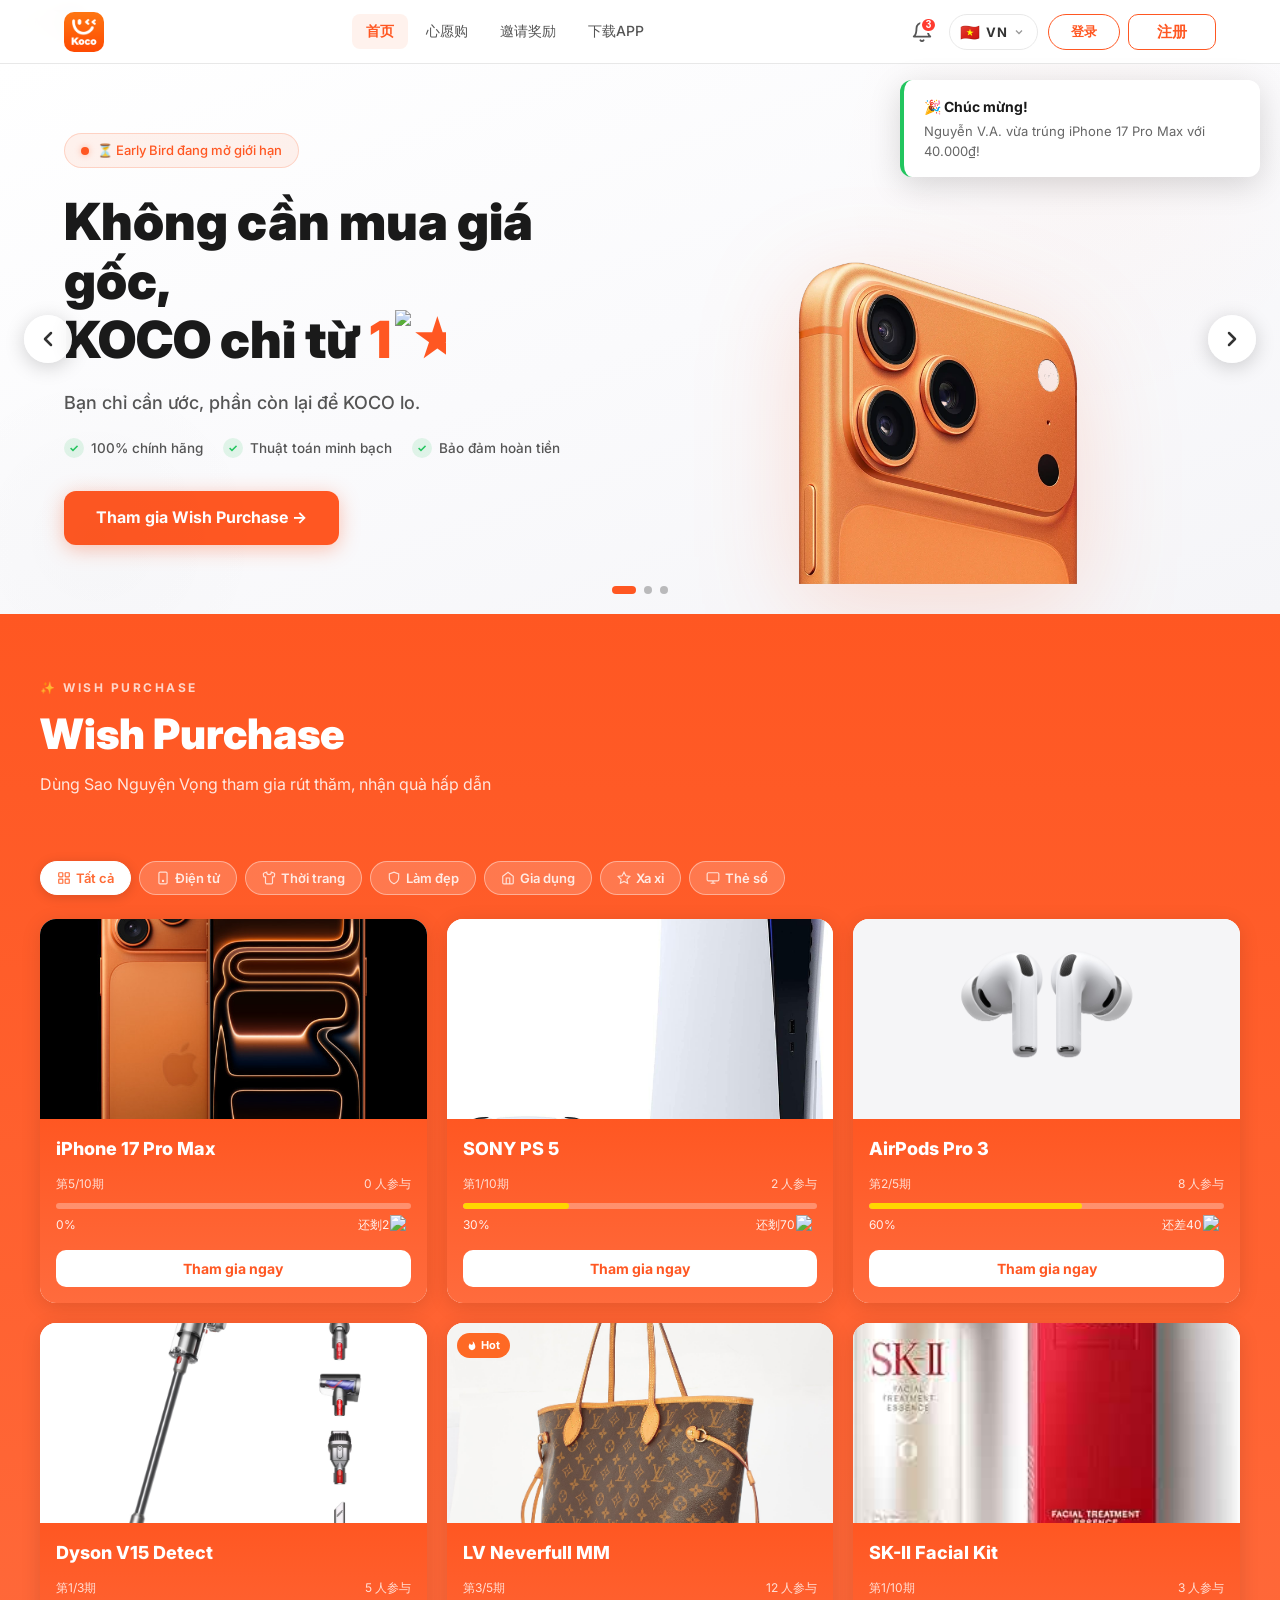
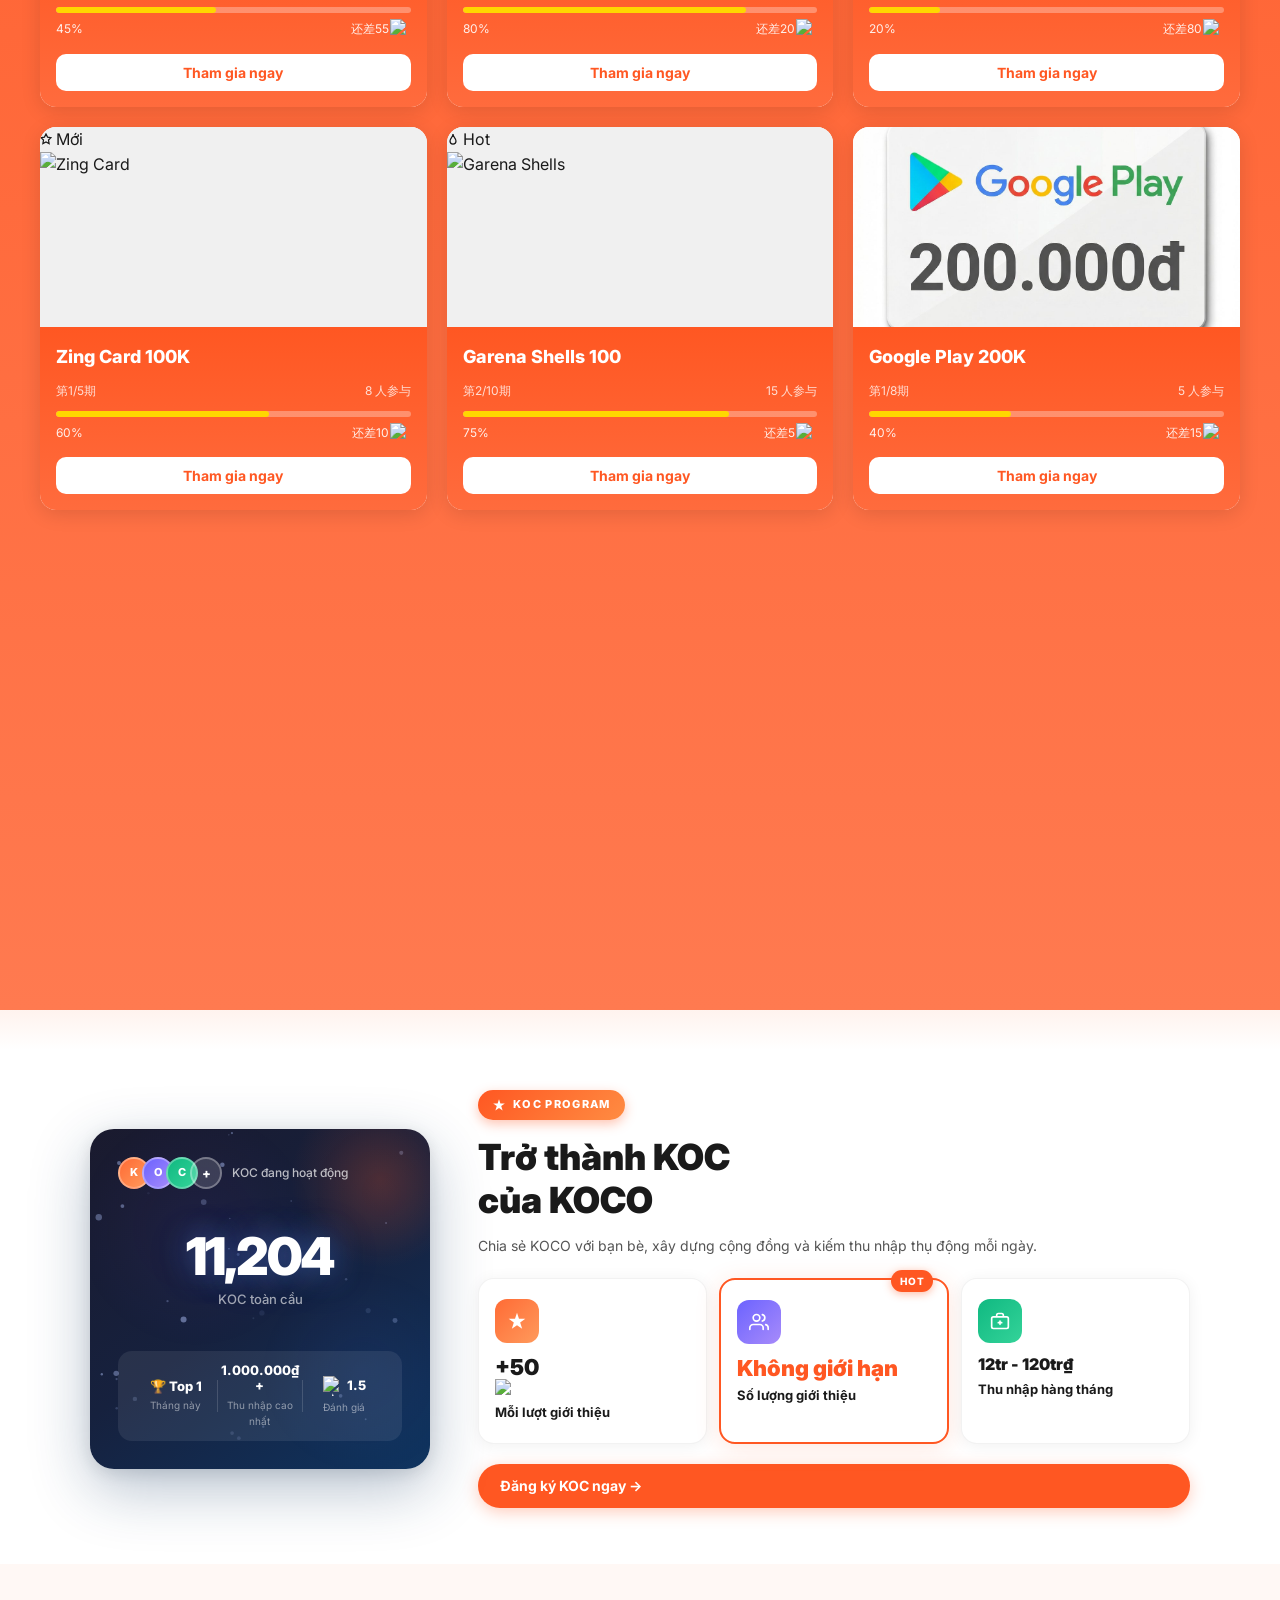
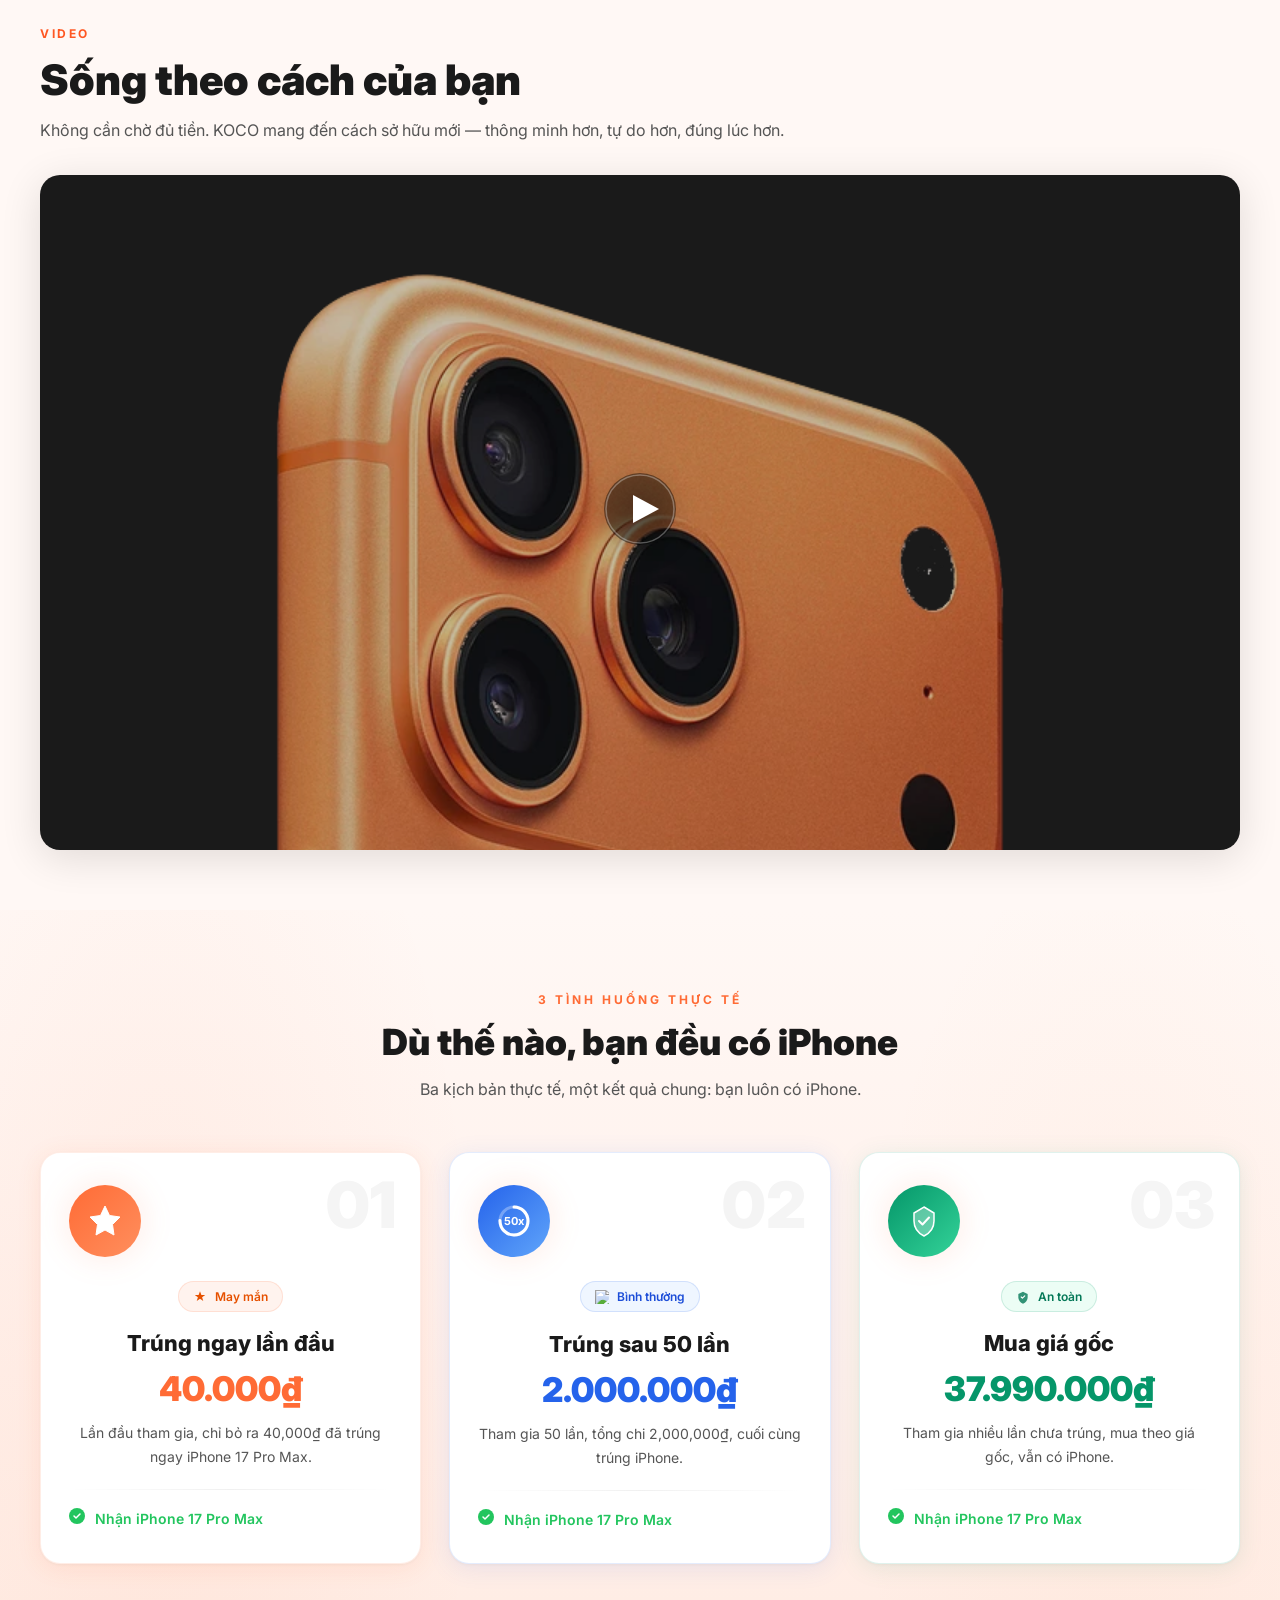
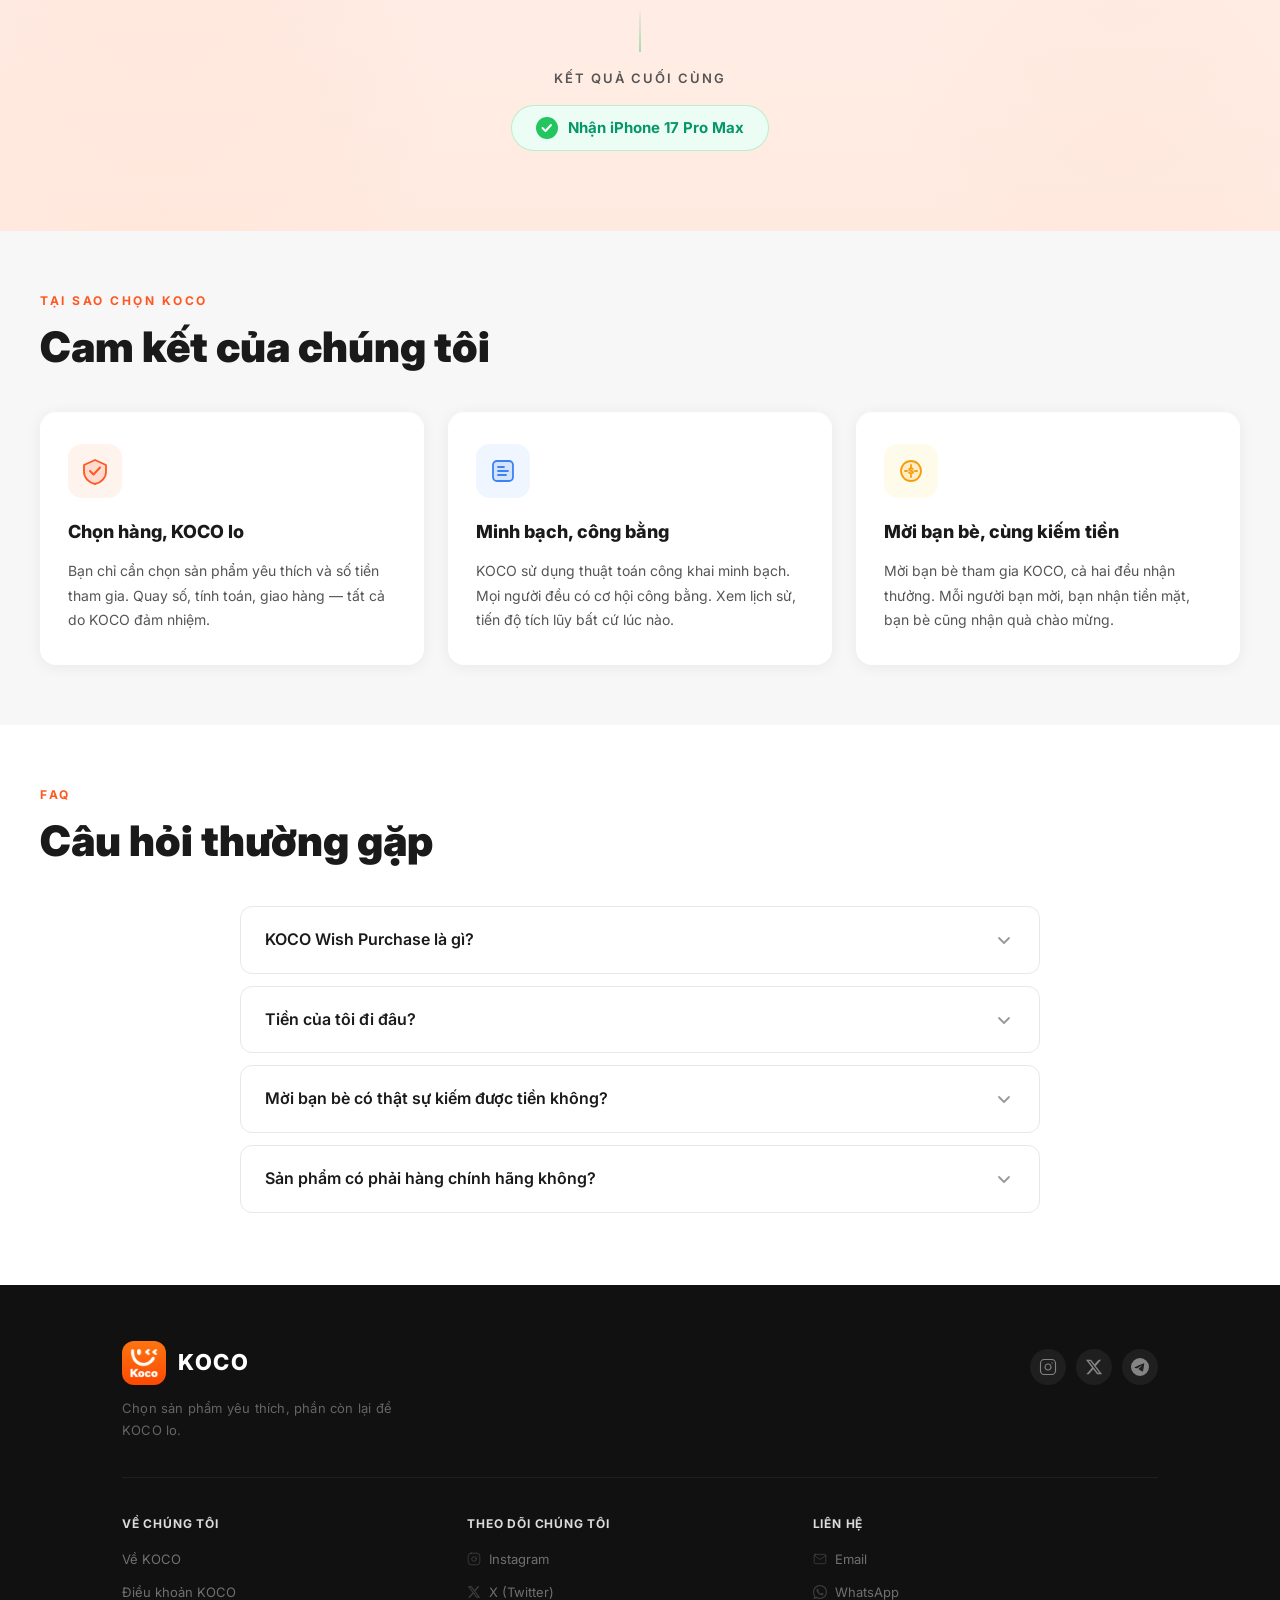
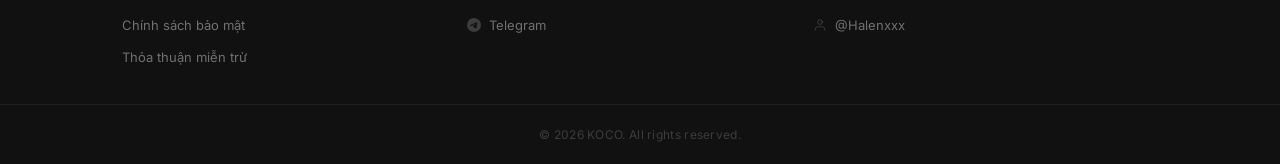
==== index.html @ e7c844bb "feat: add KOC dashboard animated effects - card entrance with scale animation - avatar bounce-in wit" ====
<!DOCTYPE html>
<html lang="vi">
<head>
  <meta charset="UTF-8" />
  <meta name="viewport" content="width=device-width, initial-scale=1.0" />
  <title>KOCO - Wish Purchase</title>
  <link rel="preconnect" href="https://fonts.googleapis.com" />
  <link rel="preconnect" href="https://fonts.gstatic.com" crossorigin />
  <link href="https://fonts.googleapis.com/css2?family=Inter:ital,wght@0,400;0,500;0,600;0,700;0,800;0,900;1,700;1,800;1,900&display=swap" rel="stylesheet" />
 <link rel="stylesheet" href="style.css?v=47" />
</head>
<body>

<!-- Notification Container -->
<div id="notification-container"></div>

<!-- ========== NAVBAR ========== -->
<nav class="navbar" id="navbar">
  <div class="nav-inner">
    <!-- Left: Logo -->
    <a href="#" class="nav-logo">
      <img src="images/koco-logo.png" alt="KOCO" class="logo-img" />
    </a>

    <!-- Center: Navigation Links -->
    <div class="nav-links" id="navLinks">
      <!-- Mobile User Info Header (shown only in mobile menu) -->
      <div class="mobile-menu-user" id="mobileMenuUser" style="display:none;">
        <div class="mobile-menu-user-info">
          <div class="mobile-menu-avatar">K</div>
          <div class="mobile-menu-user-detail">
            <div class="mobile-menu-user-name">Koco User</div>
            <div class="mobile-menu-user-email">user@koco.asia</div>
          </div>
        </div>
        <div class="mobile-menu-stars">
          <img src="images/lucky-star-icon.png" alt="star" class="mobile-star-icon" />
          <span class="mobile-star-count" id="mobileStarCount">1,250</span>
        </div>
      </div>
      <!-- Mobile Auth Buttons (shown when logged out) -->
      <div class="mobile-menu-auth" id="mobileMenuAuth">
        <button class="btn-login mobile-login-btn" data-i18n="nav_login" id="mobileBtnLogin">登录</button>
        <button class="btn-register mobile-register-btn" data-i18n="nav_register" id="mobileBtnRegister">注册</button>
      </div>
      <!-- Navigation Links -->
      <a href="#" class="nav-link active" data-i18n="nav_home">首页</a>
      <a href="#wish" class="nav-link" data-i18n="nav_wish">心愿购</a>
      <a href="invite.html" class="nav-link" data-i18n="nav_invite">邀请奖励</a>
      <a href="#" class="nav-link" data-i18n="nav_download">下载APP</a>
      <!-- Mobile Menu Items (logged-in only) -->
      <div class="mobile-menu-links" id="mobileMenuLinks" style="display:none;">
        <div class="mobile-menu-divider"></div>
        <a href="account.html#profile" class="nav-link">
          <svg width="18" height="18" viewBox="0 0 24 24" fill="none" stroke="currentColor" stroke-width="2"><path d="M20 21v-2a4 4 0 0 0-4-4H8a4 4 0 0 0-4 4v2"/><circle cx="12" cy="7" r="4"/></svg>
          <span data-i18n="menu_profile">个人中心</span>
        </a>
        <a href="account.html#stars" class="nav-link">
          <svg width="18" height="18" viewBox="0 0 24 24" fill="none" stroke="currentColor" stroke-width="2"><path d="M12 2l3.09 6.26L22 9.27l-5 4.87 1.18 6.88L12 17.77l-6.18 3.25L7 14.14 2 9.27l6.91-1.01L12 2z"/></svg>
          <span data-i18n="menu_stars">我的星星</span>
        </a>
        <a href="account.html#orders" class="nav-link">
          <svg width="18" height="18" viewBox="0 0 24 24" fill="none" stroke="currentColor" stroke-width="2"><rect x="1" y="4" width="22" height="16" rx="2" ry="2"/><line x1="1" y1="10" x2="23" y2="10"/></svg>
          <span data-i18n="menu_orders">我的订单</span>
        </a>
        <a href="account.html#invite" class="nav-link">
          <svg width="18" height="18" viewBox="0 0 24 24" fill="none" stroke="currentColor" stroke-width="2"><path d="M17 21v-2a4 4 0 0 0-4-4H5a4 4 0 0 0-4 4v2"/><circle cx="9" cy="7" r="4"/><path d="M23 21v-2a4 4 0 0 0-3-3.87"/><path d="M16 3.13a4 4 0 0 1 0 7.75"/></svg>
          <span data-i18n="menu_invite">邀请好友</span>
        </a>
        <div class="mobile-menu-divider"></div>
        <a href="#" class="nav-link mobile-logout-link" id="mobileBtnLogout">
          <svg width="18" height="18" viewBox="0 0 24 24" fill="none" stroke="currentColor" stroke-width="2"><path d="M9 21H5a2 2 0 0 1-2-2V5a2 2 0 0 1 2-2h4"/><polyline points="16 17 21 12 16 7"/><line x1="21" y1="12" x2="9" y2="12"/></svg>
          <span data-i18n="menu_logout">退出登录</span>
        </a>
      </div>
      <!-- Mobile Language Switcher -->
      <div class="nav-mobile-lang">
        <button class="nav-mobile-lang-btn" data-lang="VN" data-flag="🇻🇳">
          <span>🇻🇳</span> VN
        </button>
        <button class="nav-mobile-lang-btn" data-lang="ID" data-flag="🇮🇩">
          <span>🇮🇩</span> ID
        </button>
        <button class="nav-mobile-lang-btn" data-lang="CN" data-flag="🇨🇳">
          <span>🇨🇳</span> CN
        </button>
      </div>
    </div>

    <!-- Right: Actions -->
    <div class="nav-right">
      <!-- Notification Bell -->
      <div class="nav-notification" id="navNotification">
        <button class="nav-icon-btn" id="notifBell" aria-label="Notifications">
          <svg width="22" height="22" viewBox="0 0 24 24" fill="none" stroke="currentColor" stroke-width="2" stroke-linecap="round" stroke-linejoin="round">
            <path d="M18 8A6 6 0 0 0 6 8c0 7-3 9-3 9h18s-3-2-3-9"/>
            <path d="M13.73 21a2 2 0 0 1-3.46 0"/>
          </svg>
          <span class="notif-badge" id="notifBadge">3</span>
        </button>
        <!-- Notification Dropdown -->
        <div class="notif-dropdown" id="notifDropdown">
          <div class="notif-dropdown-header">
            <span data-i18n="notif_title">消息通知</span>
            <button class="notif-mark-read" data-i18n="notif_read_all">全部已读</button>
          </div>
          <div class="notif-list">
            <div class="notif-item unread">
              <div class="notif-icon notif-icon-gift"><svg width="18" height="18" style="color:#FF5722"><use href="#icon-gift"/></svg></div>
              <div class="notif-content">
                <div class="notif-text" data-i18n="notif_msg1">恭喜！您获得了 100 <img src="images/lucky-star-icon.png" alt="★" class="star-img-inline" /> 注册奖励</div>
                <div class="notif-time" data-i18n="notif_time1">2 phút trước</div>
              </div>
            </div>
            <div class="notif-item unread">
              <div class="notif-icon notif-icon-win"><svg width="18" height="18" style="color:#F59E0B"><use href="#icon-celebrate"/></svg></div>
              <div class="notif-content">
                <div class="notif-text" data-i18n="notif_msg2">iPhone 17 Pro Max 第4期已开奖</div>
                <div class="notif-time" data-i18n="notif_time2">15 phút trước</div>
              </div>
            </div>
            <div class="notif-item">
              <div class="notif-icon notif-icon-sys"><svg width="18" height="18" style="color:#6C63FF"><use href="#icon-megaphone"/></svg></div>
              <div class="notif-content">
                <div class="notif-text" data-i18n="notif_msg3">KOCO 商城即将上线，敬请期待</div>
                <div class="notif-time" data-i18n="notif_time3">1 giờ trước</div>
              </div>
            </div>
          </div>
          <div class="notif-dropdown-footer">
            <a href="#" data-i18n="notif_view_all">查看全部消息</a>
          </div>
        </div>
      </div>

      <!-- Star Balance (logged-in only) -->
      <div class="nav-stars" id="navStars" style="display:none;">
        <img src="images/lucky-star-icon.png" alt="star" style="width:20px;height:20px;object-fit:contain;vertical-align:middle;" />
        <span class="star-count" id="starCount">1,250</span>
      </div>

      <!-- Language Switcher Dropdown -->
      <div class="lang-switcher" id="langSwitcher">
        <button class="lang-trigger" id="langTrigger">
          <span class="lang-flag" id="langFlag">🇻🇳</span>
          <span class="lang-code" id="langCode">VN</span>
          <svg class="lang-arrow" width="12" height="12" viewBox="0 0 24 24" fill="none" stroke="currentColor" stroke-width="2.5"><polyline points="6 9 12 15 18 9"/></svg>
        </button>
        <div class="lang-dropdown" id="langDropdown">
          <button class="lang-option active" data-lang="VN" data-flag="🇻🇳" data-name="Tiếng Việt">
            <span class="lang-option-flag">🇻🇳</span>
            <div class="lang-option-info">
              <span class="lang-option-code">VN</span>
              <span class="lang-option-name">Tiếng Việt</span>
            </div>
            <svg class="lang-option-check" width="14" height="14" viewBox="0 0 24 24" fill="none" stroke="currentColor" stroke-width="2.5"><polyline points="20 6 9 17 4 12"/></svg>
          </button>
          <button class="lang-option" data-lang="ID" data-flag="🇮🇩" data-name="Bahasa Indonesia">
            <span class="lang-option-flag">🇮🇩</span>
            <div class="lang-option-info">
              <span class="lang-option-code">ID</span>
              <span class="lang-option-name">Bahasa Indonesia</span>
            </div>
            <svg class="lang-option-check" width="14" height="14" viewBox="0 0 24 24" fill="none" stroke="currentColor" stroke-width="2.5"><polyline points="20 6 9 17 4 12"/></svg>
          </button>
          <button class="lang-option" data-lang="CN" data-flag="🇨🇳" data-name="简体中文">
            <span class="lang-option-flag">🇨🇳</span>
            <div class="lang-option-info">
              <span class="lang-option-code">CN</span>
              <span class="lang-option-name">简体中文</span>
            </div>
            <svg class="lang-option-check" width="14" height="14" viewBox="0 0 24 24" fill="none" stroke="currentColor" stroke-width="2.5"><polyline points="20 6 9 17 4 12"/></svg>
          </button>
        </div>
      </div>

      <!-- Logged-out: Login/Register buttons -->
      <div class="nav-auth" id="navAuth">
        <button class="btn-login" data-i18n="nav_login" id="btnLogin">登录</button>
        <button class="btn-register" data-i18n="nav_register" id="btnRegister">注册</button>
      </div>

      <!-- Logged-in: User Avatar + Dropdown -->
      <div class="nav-user" id="navUser" style="display:none;">
        <button class="user-avatar-btn" id="userAvatarBtn">
          <div class="user-avatar">K</div>
          <svg class="avatar-arrow" width="12" height="12" viewBox="0 0 24 24" fill="none" stroke="currentColor" stroke-width="2.5"><polyline points="6 9 12 15 18 9"/></svg>
        </button>
        <!-- User Dropdown -->
        <div class="user-dropdown" id="userDropdown">
          <div class="user-dropdown-header">
            <div class="user-avatar-lg">K</div>
            <div class="user-info">
              <div class="user-name">Koco User</div>
              <div class="user-email">user@koco.asia</div>
            </div>
          </div>
          <div class="user-dropdown-divider"></div>
          <a href="account.html#profile" class="user-dropdown-item">
            <svg width="18" height="18" viewBox="0 0 24 24" fill="none" stroke="currentColor" stroke-width="2"><path d="M20 21v-2a4 4 0 0 0-4-4H8a4 4 0 0 0-4 4v2"/><circle cx="12" cy="7" r="4"/></svg>
            <span data-i18n="menu_profile">个人中心</span>
          </a>
          <a href="account.html#stars" class="user-dropdown-item">
            <svg width="18" height="18" viewBox="0 0 24 24" fill="none" stroke="currentColor" stroke-width="2"><path d="M12 2l3.09 6.26L22 9.27l-5 4.87 1.18 6.88L12 17.77l-6.18 3.25L7 14.14 2 9.27l6.91-1.01L12 2z"/></svg>
            <span data-i18n="menu_stars">我的星星</span>
          </a>
          <a href="account.html#orders" class="user-dropdown-item">
            <svg width="18" height="18" viewBox="0 0 24 24" fill="none" stroke="currentColor" stroke-width="2"><rect x="1" y="4" width="22" height="16" rx="2" ry="2"/><line x1="1" y1="10" x2="23" y2="10"/></svg>
            <span data-i18n="menu_orders">我的订单</span>
          </a>
          <a href="account.html#invite" class="user-dropdown-item">
            <svg width="18" height="18" viewBox="0 0 24 24" fill="none" stroke="currentColor" stroke-width="2"><path d="M17 21v-2a4 4 0 0 0-4-4H5a4 4 0 0 0-4 4v2"/><circle cx="9" cy="7" r="4"/><path d="M23 21v-2a4 4 0 0 0-3-3.87"/><path d="M16 3.13a4 4 0 0 1 0 7.75"/></svg>
            <span data-i18n="menu_invite">邀请好友</span>
          </a>
          <div class="user-dropdown-divider"></div>
          <a href="#" class="user-dropdown-item user-dropdown-logout" id="btnLogout">
            <svg width="18" height="18" viewBox="0 0 24 24" fill="none" stroke="currentColor" stroke-width="2"><path d="M9 21H5a2 2 0 0 1-2-2V5a2 2 0 0 1 2-2h4"/><polyline points="16 17 21 12 16 7"/><line x1="21" y1="12" x2="9" y2="12"/></svg>
            <span data-i18n="menu_logout">退出登录</span>
          </a>
        </div>
      </div>

      <!-- Mobile Hamburger -->
      <button class="nav-hamburger" id="navHamburger" aria-label="Menu">
        <span></span><span></span><span></span>
      </button>
    </div>
  </div>
</nav>

<!-- ========== HERO CAROUSEL ========== -->
<section class="hero-carousel" id="heroCarousel">

  <!-- Slide Track -->
  <div class="carousel-track" id="carouselTrack">

    <!-- ===== SLIDE 1: Wish Purchase Hero ===== -->
    <div class="carousel-slide slide-1">
      <div class="hero-inner">
        <div class="hero-content">
          <div class="hero-badge">
            <span class="badge-dot"></span>
            <span data-i18n="hero_badge">⏳ Early Bird đang mở giới hạn</span>
          </div>
          <h1 class="hero-title" data-i18n="hero_title">
            Không cần mua giá gốc,<br/>
            KOCO chỉ từ <span class="price-highlight">1<img src="images/lucky-star-icon.png" alt="★" class="star-img-title"/></span>
          </h1>
          <p class="hero-sub" data-i18n="hero_sub">Bạn chỉ cần ước, phần còn lại để KOCO lo.</p>
          <div class="hero-trust-row">
            <div class="hero-trust-item">
              <span class="hero-trust-check">&#10003;</span>
              <span data-i18n="hero_trust1">100% chính hãng</span>
            </div>
            <div class="hero-trust-item">
              <span class="hero-trust-check">&#10003;</span>
              <span data-i18n="hero_trust2">Thuật toán minh bạch</span>
            </div>
            <div class="hero-trust-item">
              <span class="hero-trust-check">&#10003;</span>
              <span data-i18n="hero_trust3">Bảo đảm hoàn tiền</span>
            </div>
          </div>
          <a href="#wish" class="btn-cta" data-i18n="hero_cta">
            Tham gia Wish Purchase →
          </a>
        </div>
        <div class="hero-image">
          <picture>
            <source srcset="images/iphone17-hero.webp" type="image/webp" />
            <img src="images/iphone17-hero.png" alt="iPhone 17 Pro Max" />
          </picture>
        </div>
      </div>
    </div>

    <!-- ===== SLIDE 2: Free Stars ===== -->
    <div class="carousel-slide slide-2">
      <div class="hero-inner">
        <div class="hero-content">
          <div class="hero-badge s2-badge">
            <svg class="s2-badge-icon" width="16" height="16" viewBox="0 0 24 24" fill="none" stroke="currentColor" stroke-width="2" stroke-linecap="round" stroke-linejoin="round"><path d="M12 2l3.09 6.26L22 9.27l-5 4.87 1.18 6.88L12 17.77l-6.18 3.25L7 14.14 2 9.27l6.91-1.01L12 2z"/></svg>
            <span data-i18n="slide2_badge">Đăng ký miễn phí</span>
          </div>
          <h1 class="hero-title s2-title" data-i18n="slide2_title">
            Đăng ký là có ngay<br/><span class="s2-star-highlight">100 <img src="images/lucky-star-icon.png" alt="★" class="star-img-title"/></span> cơ hội tham gia
          </h1>
          <p class="hero-sub s2-sub" data-i18n="slide2_sub">iPhone, iWatch và nhiều sản phẩm thực tế sẽ liên tục được cập nhật.</p>
          <a href="#" class="btn-cta s2-cta" data-i18n="slide2_cta">
            Đăng ký nhận 100 ⭐ miễn phí →
          </a>
        </div>
        <div class="hero-image s2-image">
          <img src="images/slide2_products.png" alt="iPhone, iWatch, AirPods, Google Play" class="s2-hero-img" />
        </div>
      </div>
    </div>

    <!-- ===== SLIDE 3: 邀请好友 ===== -->
    <div class="carousel-slide slide-3">
      <div class="hero-inner">
        <div class="hero-content">
          <div class="hero-badge" style="background: rgba(255,255,255,0.2); border-color: rgba(255,255,255,0.35);">
            <span class="badge-dot" style="background:#fff;"></span>
            <span style="color:#fff;" data-i18n="slide3_badge">Ưu đãi Early Bird có hạn</span>
          </div>
          <h1 class="hero-title" style="color:#fff;" data-i18n="slide3_title">
            Mời bạn bè<br/>
            <span style="color:#FFE066; font-style:italic;">kiếm thưởng</span><br/>
            Lên đến <span style="color:#FFE066; font-style:italic;">1.000.000₫!</span>
          </h1>
          <p class="hero-sub" style="color:rgba(255,255,255,0.9);" data-i18n="slide3_sub">Mỗi người bạn mời, cả hai đều nhận thưởng hấp dẫn.</p>
          <p class="hero-sub2" style="color:rgba(255,255,255,0.7);" data-i18n="slide3_sub2">Mời 10 bạn, nhận ngay 1.000 <img src="images/lucky-star-icon.png" alt="★" class="star-img-inline" /> thưởng.</p>
          <a href="#" class="btn-cta" style="background:#FFE066; color:#1a1a1a;" data-i18n="slide3_cta">Mời bạn bè ngay →</a>
        </div>
        <div class="hero-image slide-3-illus">
          <div class="referral-hero-card">
            <div class="referral-hero-row">
              <div class="rh-item">
                <div class="rh-label" data-i18n="slide3_ref1">Đăng ký nhận</div>
                <div class="rh-value">100 <img src="images/lucky-star-icon.png" alt="★" class="star-img-inline" /></div>
              </div>
              <div class="rh-item">
                <div class="rh-label" data-i18n="slide3_ref2">Mời 1 bạn</div>
                <div class="rh-value">+50 <img src="images/lucky-star-icon.png" alt="★" class="star-img-inline" /></div>
              </div>
            </div>
            <div class="referral-hero-row">
              <div class="rh-item">
                <div class="rh-label" data-i18n="slide3_ref3">Mời 5 bạn</div>
                <div class="rh-value">+300 <img src="images/lucky-star-icon.png" alt="★" class="star-img-inline" /></div>
              </div>
              <div class="rh-item rh-highlight">
                <div class="rh-label" data-i18n="slide3_ref4">Mời 10 bạn</div>
                <div class="rh-value">+1,000 <img src="images/lucky-star-icon.png" alt="★" class="star-img-inline" /></div>
              </div>
            </div>
          </div>
        </div>
      </div>
    </div>

  </div><!-- /carousel-track -->

  <!-- Left Arrow -->
  <button class="carousel-arrow carousel-prev" id="carouselPrev" aria-label="Previous slide">
    <svg width="24" height="24" viewBox="0 0 24 24" fill="none">
      <path d="M15 18l-6-6 6-6" stroke="currentColor" stroke-width="2.5" stroke-linecap="round" stroke-linejoin="round"/>
    </svg>
  </button>

  <!-- Right Arrow -->
  <button class="carousel-arrow carousel-next" id="carouselNext" aria-label="Next slide">
    <svg width="24" height="24" viewBox="0 0 24 24" fill="none">
      <path d="M9 18l6-6-6-6" stroke="currentColor" stroke-width="2.5" stroke-linecap="round" stroke-linejoin="round"/>
    </svg>
  </button>

  <!-- Dots Indicator -->
  <div class="carousel-dots" id="carouselDots">
    <button class="carousel-dot active" data-slide="0" aria-label="Slide 1"></button>
    <button class="carousel-dot" data-slide="1" aria-label="Slide 2"></button>
    <button class="carousel-dot" data-slide="2" aria-label="Slide 3"></button>
  </div>

</section>

<!-- ========== WISH PURCHASE SECTION ========== -->
<section class="wish-section">
  <div class="section-inner">

    <!-- Header row: title + My Participation button -->
    <div class="wish-header">
      <div>
        <div class="section-label" data-i18n="wish_label">✨ WISH PURCHASE</div>
        <h2 class="section-title" data-i18n="wish_title">Wish Purchase</h2>
        <p class="section-sub" data-i18n="wish_sub">Dùng Sao Nguyện Vọng tham gia rút thăm, nhận quà hấp dẫn</p>
      </div>
      <button class="btn-my-orders" id="btnMyOrders" onclick="openMyOrders()" style="display:none;">
        <svg width="18" height="18" viewBox="0 0 24 24" fill="none">
          <path d="M9 5H7a2 2 0 0 0-2 2v12a2 2 0 0 0 2 2h10a2 2 0 0 0 2-2V7a2 2 0 0 0-2-2h-2" stroke="currentColor" stroke-width="2" stroke-linecap="round"/>
          <rect x="9" y="3" width="6" height="4" rx="1" stroke="currentColor" stroke-width="2"/>
          <line x1="9" y1="12" x2="15" y2="12" stroke="currentColor" stroke-width="2" stroke-linecap="round"/>
          <line x1="9" y1="16" x2="13" y2="16" stroke="currentColor" stroke-width="2" stroke-linecap="round"/>
        </svg>
        <span data-i18n="my_orders">Lịch sử tham gia</span>
      </button>
    </div>

    <!-- Category tabs -->
    <div class="wish-cats">
      <button class="wish-cat active" data-cat="all" onclick="setCat(this,'all')" data-i18n="cat_all">
        <svg width="14" height="14" viewBox="0 0 24 24" fill="none" stroke="currentColor" stroke-width="2"><rect x="3" y="3" width="7" height="7" rx="1"/><rect x="14" y="3" width="7" height="7" rx="1"/><rect x="3" y="14" width="7" height="7" rx="1"/><rect x="14" y="14" width="7" height="7" rx="1"/></svg>
        Tất cả
      </button>
      <button class="wish-cat" data-cat="electronics" onclick="setCat(this,'electronics')" data-i18n="cat_electronics">
        <svg width="14" height="14" viewBox="0 0 24 24" fill="none" stroke="currentColor" stroke-width="2"><rect x="5" y="2" width="14" height="20" rx="2"/><circle cx="12" cy="17" r="1" fill="currentColor"/></svg>
        Điện tử
      </button>
      <button class="wish-cat" data-cat="fashion" onclick="setCat(this,'fashion')" data-i18n="cat_fashion">
        <svg width="14" height="14" viewBox="0 0 24 24" fill="none" stroke="currentColor" stroke-width="2"><path d="M20.38 3.46 16 2a4 4 0 0 1-8 0L3.62 3.46a2 2 0 0 0-1.34 2.23l.58 3.57a1 1 0 0 0 .99.84H6v10c0 1.1.9 2 2 2h8a2 2 0 0 0 2-2V10h2.15a1 1 0 0 0 .99-.84l.58-3.57a2 2 0 0 0-1.34-2.23z"/></svg>
        Thời trang
      </button>
      <button class="wish-cat" data-cat="beauty" onclick="setCat(this,'beauty')" data-i18n="cat_beauty">
        <svg width="14" height="14" viewBox="0 0 24 24" fill="none" stroke="currentColor" stroke-width="2"><path d="M12 22s8-4 8-10V5l-8-3-8 3v7c0 6 8 10 8 10z"/></svg>
        Làm đẹp
      </button>
      <button class="wish-cat" data-cat="home" onclick="setCat(this,'home')" data-i18n="cat_home">
        <svg width="14" height="14" viewBox="0 0 24 24" fill="none" stroke="currentColor" stroke-width="2"><path d="m3 9 9-7 9 7v11a2 2 0 0 1-2 2H5a2 2 0 0 1-2-2z"/><polyline points="9 22 9 12 15 12 15 22"/></svg>
        Gia dụng
      </button>
      <button class="wish-cat" data-cat="luxury" onclick="setCat(this,'luxury')" data-i18n="cat_luxury">
        <svg width="14" height="14" viewBox="0 0 24 24" fill="none" stroke="currentColor" stroke-width="2"><polygon points="12 2 15.09 8.26 22 9.27 17 14.14 18.18 21.02 12 17.77 5.82 21.02 7 14.14 2 9.27 8.91 8.26 12 2"/></svg>
        Xa xỉ
      </button>
      <button class="wish-cat" data-cat="digital" onclick="setCat(this,'digital')" data-i18n="cat_digital">
        <svg width="14" height="14" viewBox="0 0 24 24" fill="none" stroke="currentColor" stroke-width="2"><rect x="2" y="3" width="20" height="14" rx="2"/><path d="M8 21h8M12 17v4"/></svg>
        Thẻ số
      </button>
    </div>

    <!-- Products grid -->
    <div class="products-grid" id="productsGrid">

      <!-- Card 1: iPhone -->
      <div class="product-card" data-cat="electronics" onclick="openProduct('iphone')">
        <div class="product-img-wrap">
          <img src="images/iphone17-dark.jpg" alt="iPhone 17 Pro Max" />
          <div class="product-badge hot" data-i18n="badge_hot">
            <svg width="10" height="10" viewBox="0 0 24 24" fill="currentColor"><path d="M13.5 0.67s.74 2.65.74 4.8c0 2.06-1.35 3.73-3.41 3.73-2.07 0-3.63-1.67-3.63-3.73l.03-.36C5.21 7.51 4 10.62 4 14c0 4.42 3.58 8 8 8s8-3.58 8-8C20 8.61 17.41 3.8 13.5 0.67z"/></svg>
            Hot
          </div>
        </div>
        <div class="product-info">
          <h3 class="product-name">iPhone 17 Pro Max</h3>
          <div class="product-meta">
            <span data-i18n="product_round_5">第5/10期</span>
            <span data-i18n="product_participants_0">0 人参与</span>
          </div>
          <div class="progress-bar">
            <div class="progress-fill" style="width: 0%"></div>
          </div>
          <div class="progress-labels">
            <span>0%</span>
            <span data-i18n="product_need_2">还剗2<img src="images/lucky-star-icon.png" alt="★" class="star-img-inline" /></span>
          </div>
          <button class="btn-join" data-i18n="btn_join">Tham gia ngay</button>
        </div>
      </div>

      <!-- Card 2: PS5 -->
      <div class="product-card" data-cat="electronics" onclick="openProduct('ps5')">
        <div class="product-img-wrap">
          <img src="images/ps5.jpg" alt="SONY PS5" />
          <div class="product-badge ending" data-i18n="badge_ending">
            <svg width="10" height="10" viewBox="0 0 24 24" fill="none" stroke="currentColor" stroke-width="2.5"><circle cx="12" cy="12" r="10"/><polyline points="12 6 12 12 16 14"/></svg>
            Sắp hết
          </div>
        </div>
        <div class="product-info">
          <h3 class="product-name">SONY PS 5</h3>
          <div class="product-meta">
            <span data-i18n="product_round_1">第1/10期</span>
            <span data-i18n="product_participants_2">2 人参与</span>
          </div>
          <div class="progress-bar">
            <div class="progress-fill" style="width: 30%"></div>
          </div>
          <div class="progress-labels">
            <span>30%</span>
            <span data-i18n="product_need_70">还剗70<img src="images/lucky-star-icon.png" alt="★" class="star-img-inline" /></span>
          </div>
          <button class="btn-join" data-i18n="btn_join">Tham gia ngay</button>
        </div>
      </div>

      <!-- Card 3: AirPods -->
      <div class="product-card" data-cat="electronics" onclick="openProduct('airpods')">
        <div class="product-img-wrap">
          <img src="images/airpods.jpg" alt="AirPods Pro 3" />
          <div class="product-badge new" data-i18n="badge_new">
            <svg width="10" height="10" viewBox="0 0 24 24" fill="currentColor"><polygon points="12 2 15.09 8.26 22 9.27 17 14.14 18.18 21.02 12 17.77 5.82 21.02 7 14.14 2 9.27 8.91 8.26 12 2"/></svg>
            Mới
          </div>
        </div>
        <div class="product-info">
          <h3 class="product-name">AirPods Pro 3</h3>
          <div class="product-meta">
            <span>第2/5期</span>
            <span>8 人参与</span>
          </div>
          <div class="progress-bar">
            <div class="progress-fill" style="width: 60%"></div>
          </div>
          <div class="progress-labels">
            <span>60%</span>
            <span>还差40<img src="images/lucky-star-icon.png" alt="★" class="star-img-inline" /></span>
          </div>
          <button class="btn-join" data-i18n="btn_join">Tham gia ngay</button>
        </div>
      </div>

      <!-- Card 4: Dyson -->
      <div class="product-card" data-cat="home" onclick="openProduct('dyson')">
        <div class="product-img-wrap">
          <img src="images/dyson.jpg" alt="Dyson V15 Detect" />
        </div>
        <div class="product-info">
          <h3 class="product-name">Dyson V15 Detect</h3>
          <div class="product-meta">
            <span>第1/3期</span>
            <span>5 人参与</span>
          </div>
          <div class="progress-bar">
            <div class="progress-fill" style="width: 45%"></div>
          </div>
          <div class="progress-labels">
            <span>45%</span>
            <span>还差55<img src="images/lucky-star-icon.png" alt="★" class="star-img-inline" /></span>
          </div>
          <button class="btn-join" data-i18n="btn_join">Tham gia ngay</button>
        </div>
      </div>

      <!-- Card 5: LV Bag -->
      <div class="product-card" data-cat="luxury" onclick="openProduct('lv')">
        <div class="product-img-wrap">
          <img src="images/lv.jpg" alt="LV Neverfull MM" />
          <div class="product-badge hot" data-i18n="badge_hot">
            <svg width="10" height="10" viewBox="0 0 24 24" fill="currentColor"><path d="M13.5 0.67s.74 2.65.74 4.8c0 2.06-1.35 3.73-3.41 3.73-2.07 0-3.63-1.67-3.63-3.73l.03-.36C5.21 7.51 4 10.62 4 14c0 4.42 3.58 8 8 8s8-3.58 8-8C20 8.61 17.41 3.8 13.5 0.67z"/></svg>
            Hot
          </div>
        </div>
        <div class="product-info">
          <h3 class="product-name">LV Neverfull MM</h3>
          <div class="product-meta">
            <span>第3/5期</span>
            <span>12 人参与</span>
          </div>
          <div class="progress-bar">
            <div class="progress-fill" style="width: 80%"></div>
          </div>
          <div class="progress-labels">
            <span>80%</span>
            <span>还差20<img src="images/lucky-star-icon.png" alt="★" class="star-img-inline" /></span>
          </div>
          <button class="btn-join" data-i18n="btn_join">Tham gia ngay</button>
        </div>
      </div>

      <!-- Card 6: SK-II -->
      <div class="product-card" data-cat="beauty" onclick="openProduct('skii')">
        <div class="product-img-wrap">
          <img src="images/skii.jpg" alt="SK-II Facial Kit" />
        </div>
        <div class="product-info">
          <h3 class="product-name">SK-II Facial Kit</h3>
          <div class="product-meta">
            <span>第1/10期</span>
            <span>3 人参与</span>
          </div>
          <div class="progress-bar">
            <div class="progress-fill" style="width: 20%"></div>
          </div>
          <div class="progress-labels">
            <span>20%</span>
            <span>还差80<img src="images/lucky-star-icon.png" alt="★" class="star-img-inline" /></span>
          </div>
          <button class="btn-join" data-i18n="btn_join">Tham gia ngay</button>
        </div>
      </div>

      <!-- Zing Card -->
      <div class="product-card" data-cat="digital" onclick="openProduct('zing')">
        <div class="product-img-wrap">
          <span class="badge badge-new">
            <svg width="12" height="12" viewBox="0 0 24 24" fill="none" stroke="currentColor" stroke-width="2.5"><polygon points="12 2 15.09 8.26 22 9.27 17 14.14 18.18 21.02 12 17.77 5.82 21.02 7 14.14 2 9.27 8.91 8.26 12 2"/></svg>
            Mới
          </span>
          <img src="images/zing_card.jpg" alt="Zing Card" />
        </div>
        <div class="product-info">
          <h3 class="product-name">Zing Card 100K</h3>
          <div class="product-meta">
            <span data-i18n="round_label">第1/5期</span>
            <span>8 人参与</span>
          </div>
          <div class="progress-bar">
            <div class="progress-fill" style="width: 60%"></div>
          </div>
          <div class="progress-labels">
            <span>60%</span>
            <span>还差10<img src="images/lucky-star-icon.png" alt="★" class="star-img-inline" /></span>
          </div>
          <button class="btn-join" data-i18n="btn_join">Tham gia ngay</button>
        </div>
      </div>

      <!-- Garena Shells -->
      <div class="product-card" data-cat="digital" onclick="openProduct('garena')">
        <div class="product-img-wrap">
          <span class="badge badge-hot">
            <svg width="12" height="12" viewBox="0 0 24 24" fill="none" stroke="currentColor" stroke-width="2.5"><path d="M12 2c0 6-6 8-6 14a6 6 0 0 0 12 0c0-6-6-8-6-14z"/></svg>
            Hot
          </span>
          <img src="images/garena_shells.jpg" alt="Garena Shells" />
        </div>
        <div class="product-info">
          <h3 class="product-name">Garena Shells 100</h3>
          <div class="product-meta">
            <span data-i18n="round_label">第2/10期</span>
            <span>15 人参与</span>
          </div>
          <div class="progress-bar">
            <div class="progress-fill" style="width: 75%"></div>
          </div>
          <div class="progress-labels">
            <span>75%</span>
            <span>还差5<img src="images/lucky-star-icon.png" alt="★" class="star-img-inline" /></span>
          </div>
          <button class="btn-join" data-i18n="btn_join">Tham gia ngay</button>
        </div>
      </div>

      <!-- Google Play Card -->
      <div class="product-card" data-cat="digital" onclick="openProduct('googleplay')">
        <div class="product-img-wrap">
          <img src="images/google_play_card.jpg" alt="Google Play Card" />
        </div>
        <div class="product-info">
          <h3 class="product-name">Google Play 200K</h3>
          <div class="product-meta">
            <span data-i18n="round_label">第1/8期</span>
            <span>5 人参与</span>
          </div>
          <div class="progress-bar">
            <div class="progress-fill" style="width: 40%"></div>
          </div>
          <div class="progress-labels">
            <span>40%</span>
            <span>还差15<img src="images/lucky-star-icon.png" alt="★" class="star-img-inline" /></span>
          </div>
          <button class="btn-join" data-i18n="btn_join">Tham gia ngay</button>
        </div>
      </div>

      <!-- Apple Gift Card -->
      <div class="product-card" data-cat="digital" onclick="openProduct('apple_gift')">
        <div class="product-img-wrap">
          <span class="badge badge-hot">
            <svg width="12" height="12" viewBox="0 0 24 24" fill="none" stroke="currentColor" stroke-width="2.5"><path d="M12 2c0 6-6 8-6 14a6 6 0 0 0 12 0c0-6-6-8-6-14z"/></svg>
            Hot
          </span>
          <img src="images/apple_gift_card.jpg" alt="Apple Gift Card" />
        </div>
        <div class="product-info">
          <h3 class="product-name">Apple Gift Card 500K</h3>
          <div class="product-meta">
            <span data-i18n="round_label">第3/10期</span>
            <span>20 人参与</span>
          </div>
          <div class="progress-bar">
            <div class="progress-fill" style="width: 85%"></div>
          </div>
          <div class="progress-labels">
            <span>85%</span>
            <span>还差3<img src="images/lucky-star-icon.png" alt="★" class="star-img-inline" /></span>
          </div>
          <button class="btn-join" data-i18n="btn_join">Tham gia ngay</button>
        </div>
      </div>

    </div>

  </div>
</section>

<!-- ========== KOC RECRUITMENT SECTION ========== -->
<section class="koc-section">
  <div class="koc-inner">

    <!-- Left: Square visual card (Animated) -->
    <div class="koc-visual">
      <div class="koc-visual-card" id="kocVisualCard">
        <!-- Canvas for particles & glow -->
        <canvas class="koc-card-canvas" id="kocCardCanvas"></canvas>
        <!-- Top: avatar stack + label -->
        <div class="koc-visual-top koc-anim-item" data-delay="0">
          <div class="koc-avatar-stack">
            <div class="koc-avatar koc-anim-avatar" data-delay="200" style="background:linear-gradient(135deg,#FF6B35,#FF9A5C);">K</div>
            <div class="koc-avatar koc-anim-avatar" data-delay="350" style="background:linear-gradient(135deg,#6C63FF,#A78BFA);">O</div>
            <div class="koc-avatar koc-anim-avatar" data-delay="500" style="background:linear-gradient(135deg,#10B981,#34D399);">C</div>
            <div class="koc-avatar koc-avatar-more koc-anim-avatar" data-delay="650">+</div>
          </div>
          <div class="koc-visual-label koc-anim-fade" data-delay="700" data-i18n="koc_visual_label">KOC &#273;ang ho&#7841;t &#273;&#7897;ng</div>
        </div>
        <!-- Center: big stat -->
        <div class="koc-visual-stat koc-anim-item" data-delay="400">
          <div class="koc-visual-stat-num koc-count-up" data-target="12480" data-delay="600">0</div>
          <div class="koc-visual-stat-label koc-anim-fade" data-delay="1200" data-i18n="koc_visual_stat">KOC to&#224;n c&#7847;u</div>
        </div>
        <!-- Bottom: mini stats row -->
        <div class="koc-visual-row koc-anim-slide-up" data-delay="1000">
          <div class="koc-visual-mini">
            <div class="koc-visual-mini-val koc-anim-fade" data-delay="1200">&#127942; Top 1</div>
            <div class="koc-visual-mini-key koc-anim-fade" data-delay="1300" data-i18n="koc_visual_top">Th&#225;ng n&#224;y</div>
          </div>
          <div class="koc-visual-divider koc-anim-fade" data-delay="1250"></div>
          <div class="koc-visual-mini">
            <div class="koc-visual-mini-val koc-anim-fade" data-delay="1350" data-i18n="koc_visual_earn">1.000.000&#8363;+</div>
            <div class="koc-visual-mini-key koc-anim-fade" data-delay="1450" data-i18n="koc_visual_earn_label">Thu nh&#7853;p cao nh&#7845;t</div>
          </div>
          <div class="koc-visual-divider koc-anim-fade" data-delay="1400"></div>
          <div class="koc-visual-mini">
            <div class="koc-visual-mini-val koc-anim-fade" data-delay="1500"><img src="images/lucky-star-icon.png" alt="&#9733;" class="star-img-inline" /> <span class="koc-count-up-decimal" data-target="4.9" data-delay="1500">0</span></div>
            <div class="koc-visual-mini-key koc-anim-fade" data-delay="1600" data-i18n="koc_visual_rating">&#272;&#225;nh gi&#225;</div>
          </div>
        </div>
      </div>
    </div>


    <!-- Right: Headline + benefit cards -->
    <div class="koc-right">
      <div class="koc-headline">
        <div class="koc-badge">
          <svg width="14" height="14" viewBox="0 0 24 24" fill="currentColor" style="flex-shrink:0;">
            <path d="M12 2l2.4 7.4H22l-6.2 4.5 2.4 7.4L12 17l-6.2 4.3 2.4-7.4L2 9.4h7.6L12 2z"/>
          </svg>
          <span data-i18n="koc_badge">KOC PROGRAM</span>
        </div>
        <h2 class="koc-title" data-i18n="koc_title">Trở thành KOC<br/>của KOCO</h2>
        <p class="koc-desc" data-i18n="koc_desc">Chia sẻ KOCO với bạn bè, xây dựng cộng đồng và kiếm thu nhập thụ động mỗi ngày.</p>
      </div>

      <div class="koc-cards">
        <div class="koc-card">
          <div class="koc-card-icon" style="background: linear-gradient(135deg,#FF6B35,#FF9A5C);">
            <svg width="20" height="20" viewBox="0 0 24 24" fill="none">
              <path d="M12 2l2.4 7.4H22l-6.2 4.5 2.4 7.4L12 17l-6.2 4.3 2.4-7.4L2 9.4h7.6L12 2z" fill="white"/>
            </svg>
          </div>
          <div class="koc-card-body">
            <div class="koc-card-value">+50 <img src="images/lucky-star-icon.png" alt="star" style="width:18px;height:18px;object-fit:contain;vertical-align:middle;"/></div>
            <div class="koc-card-label" data-i18n="koc_benefit1_label">Mỗi lượt giới thiệu</div>
          </div>
        </div>

        <div class="koc-card koc-card-featured">
          <div class="koc-card-icon" style="background: linear-gradient(135deg,#6C63FF,#A78BFA);">
            <svg width="20" height="20" viewBox="0 0 24 24" fill="none">
              <path d="M17 21v-2a4 4 0 0 0-4-4H5a4 4 0 0 0-4 4v2" stroke="white" stroke-width="2" stroke-linecap="round"/>
              <circle cx="9" cy="7" r="4" stroke="white" stroke-width="2"/>
              <path d="M23 21v-2a4 4 0 0 0-3-3.87M16 3.13a4 4 0 0 1 0 7.75" stroke="white" stroke-width="2" stroke-linecap="round"/>
            </svg>
          </div>
          <div class="koc-card-body">
            <div class="koc-card-value" data-i18n="koc_benefit2_value">Không giới hạn</div>
            <div class="koc-card-label" data-i18n="koc_benefit2_label">Số lượng giới thiệu</div>
          </div>
          <div class="koc-card-hot" data-i18n="koc_hot">HOT</div>
        </div>

        <div class="koc-card">
          <div class="koc-card-icon" style="background: linear-gradient(135deg,#10B981,#34D399);">
            <svg width="20" height="20" viewBox="0 0 24 24" fill="none">
              <rect x="2" y="7" width="20" height="14" rx="2" stroke="white" stroke-width="2"/>
              <path d="M16 7V5a2 2 0 0 0-2-2h-4a2 2 0 0 0-2 2v2" stroke="white" stroke-width="2"/>
              <line x1="12" y1="12" x2="12" y2="16" stroke="white" stroke-width="2" stroke-linecap="round"/>
              <line x1="10" y1="14" x2="14" y2="14" stroke="white" stroke-width="2" stroke-linecap="round"/>
            </svg>
          </div>
          <div class="koc-card-body">
            <div class="koc-card-value koc-card-value-range" data-i18n="koc_benefit3_value">12tr - 120tr₫</div>
            <div class="koc-card-label" data-i18n="koc_benefit3_label">Thu nhập hàng tháng</div>
          </div>
        </div>
      </div>

      <a href="#" class="koc-cta" data-i18n="koc_cta" onclick="openKocForm(event)">Đăng ký KOC ngay →</a>
    </div>

  </div>
</section>

<!-- ========== VIDEO SECTION ========== -->
<section class="video-section">
  <div class="section-inner">
    <div class="section-label orange" data-i18n="video_label">VIDEO</div>
    <h2 class="section-title dark" data-i18n="video_title">Sống theo cách của bạn</h2>
    <p class="section-sub dark" data-i18n="video_sub">Không cần chờ đủ tiền. KOCO mang đến cách sở hữu mới — thông minh hơn, tự do hơn, đúng lúc hơn.</p>
    <div class="video-wrapper">
      <div class="video-placeholder" onclick="this.style.background='#000'">
        <picture>
          <source srcset="images/iphone17-hero.webp" type="image/webp" />
          <img src="images/iphone17-hero.png" alt="KOCO Video" class="video-thumb" />
        </picture>
        <div class="video-play-btn">
          <svg width="72" height="72" viewBox="0 0 72 72" fill="none">
            <circle cx="36" cy="36" r="36" fill="rgba(0,0,0,0.45)"/>
            <circle cx="36" cy="36" r="34" fill="none" stroke="rgba(255,255,255,0.3)" stroke-width="1.5"/>
            <polygon points="29,22 55,36 29,50" fill="white"/>
          </svg>
        </div>
      </div>
    </div>
  </div>
</section>

<!-- ========== 3 SCENARIOS SECTION ========== -->
<section class="scenarios-section">
  <div class="section-inner">
    <div class="scenarios-header">
      <div class="section-label orange" data-i18n="scenarios_label">3 TÌNH HUỐNG THỰC TẾ</div>
      <h2 class="section-title dark" data-i18n="scenarios_title">Dù thế nào, bạn đều có iPhone</h2>
      <p class="scenarios-subtitle" data-i18n="scenarios_subtitle">Ba kịch bản thực tế, một kết quả chung: bạn luôn có iPhone.</p>
    </div>

    <div class="scenarios-grid-v2">
      <!-- Scenario 1: Lucky -->
      <div class="scenario-card-v2 scenario-lucky">
        <div class="scenario-card-inner">
          <div class="scenario-step-number">01</div>
          <div class="scenario-icon-wrap lucky-icon-wrap">
            <div class="scenario-icon-glow"></div>
            <div class="scenario-icon-circle">
              <svg width="36" height="36" viewBox="0 0 36 36" fill="none">
                <path d="M18 3L22.5 12.5L33 14L25.5 21.5L27 32L18 27L9 32L10.5 21.5L3 14L13.5 12.5L18 3Z" fill="white" stroke="white" stroke-width="1"/>
              </svg>
            </div>
          </div>
          <div class="scenario-tag-v2 lucky-tag-v2" data-i18n="scenario1_tag"><svg width="14" height="14" viewBox="0 0 24 24" fill="none" style="vertical-align:middle;margin-right:4px"><path d="M12 2l2.4 6.6H21l-5.4 4 2 6.4L12 15l-5.6 4 2-6.4L3 8.6h6.6L12 2z" fill="currentColor"/></svg>May mắn</div>
          <h3 class="scenario-title-v2" data-i18n="scenario1_title">Trúng ngay lần đầu</h3>
          <div class="scenario-price-v2">40.000₫</div>
          <p class="scenario-desc-v2" data-i18n="scenario1_desc">Lần đầu tham gia, chỉ bỏ ra 40,000₫ đã trúng ngay iPhone 17 Pro Max.</p>
          <div class="scenario-divider"></div>
          <div class="scenario-result-v2">
            <div class="result-check">
              <svg width="16" height="16" viewBox="0 0 16 16" fill="none"><circle cx="8" cy="8" r="8" fill="white" fill-opacity="0.25"/><path d="M5 8l2 2 4-4" stroke="white" stroke-width="1.5" stroke-linecap="round" stroke-linejoin="round"/></svg>
            </div>
            <span data-i18n="scenario_result">Nhận iPhone 17 Pro Max</span>
          </div>
        </div>
      </div>

      <!-- Scenario 2: Normal -->
      <div class="scenario-card-v2 scenario-normal">
        <div class="scenario-card-inner">
          <div class="scenario-step-number">02</div>
          <div class="scenario-icon-wrap normal-icon-wrap">
            <div class="scenario-icon-glow"></div>
            <div class="scenario-icon-circle">
              <svg width="36" height="36" viewBox="0 0 36 36" fill="none">
                <circle cx="18" cy="18" r="14" fill="none" stroke="white" stroke-opacity="0.3" stroke-width="3"/>
                <circle cx="18" cy="18" r="14" fill="none" stroke="white" stroke-width="3" stroke-dasharray="66 22" stroke-linecap="round" transform="rotate(-90 18 18)"/>
                <text x="18" y="22" text-anchor="middle" font-size="11" fill="white" font-weight="700" font-family="Inter">50x</text>
              </svg>
            </div>
          </div>
          <div class="scenario-tag-v2 normal-tag-v2" data-i18n="scenario2_tag"><img src="images/lucky-star-icon.png" alt="star" style="width:14px;height:14px;object-fit:contain;vertical-align:middle;margin-right:4px;"/>Bình thường</div>
          <h3 class="scenario-title-v2" data-i18n="scenario2_title">Trúng sau 50 lần</h3>
          <div class="scenario-price-v2">2.000.000₫</div>
          <p class="scenario-desc-v2" data-i18n="scenario2_desc">Tham gia 50 lần, tổng chi 2,000,000₫, cuối cùng trúng iPhone.</p>
          <div class="scenario-divider"></div>
          <div class="scenario-result-v2">
            <div class="result-check">
              <svg width="16" height="16" viewBox="0 0 16 16" fill="none"><circle cx="8" cy="8" r="8" fill="white" fill-opacity="0.25"/><path d="M5 8l2 2 4-4" stroke="white" stroke-width="1.5" stroke-linecap="round" stroke-linejoin="round"/></svg>
            </div>
            <span data-i18n="scenario_result">Nhận iPhone 17 Pro Max</span>
          </div>
        </div>
      </div>

      <!-- Scenario 3: Safe -->
      <div class="scenario-card-v2 scenario-safe">
        <div class="scenario-card-inner">
          <div class="scenario-step-number">03</div>
          <div class="scenario-icon-wrap safe-icon-wrap">
            <div class="scenario-icon-glow"></div>
            <div class="scenario-icon-circle">
              <svg width="36" height="36" viewBox="0 0 36 36" fill="none">
                <path d="M18 4L28 10V18C28 25 24 30 18 33C12 30 8 25 8 18V10L18 4Z" fill="white" fill-opacity="0.3" stroke="white" stroke-width="1.5"/>
                <path d="M13 18l3.5 3.5 6.5-7" stroke="white" stroke-width="2" stroke-linecap="round" stroke-linejoin="round"/>
              </svg>
            </div>
          </div>
          <div class="scenario-tag-v2 safe-tag-v2" data-i18n="scenario3_tag"><svg width="14" height="14" viewBox="0 0 24 24" fill="none" style="vertical-align:middle;margin-right:4px"><path d="M12 3L4 7v5c0 5.25 3.5 10.15 8 11.5C16.5 22.15 20 17.25 20 12V7L12 3z" fill="currentColor" opacity="0.8"/><path d="M9 12l2 2 4-4" stroke="white" stroke-width="2" stroke-linecap="round" stroke-linejoin="round"/></svg>An toàn</div>
          <h3 class="scenario-title-v2" data-i18n="scenario3_title">Mua giá gốc</h3>
          <div class="scenario-price-v2">37.990.000₫</div>
          <p class="scenario-desc-v2" data-i18n="scenario3_desc">Tham gia nhiều lần chưa trúng, mua theo giá gốc, vẫn có iPhone.</p>
          <div class="scenario-divider"></div>
          <div class="scenario-result-v2">
            <div class="result-check">
              <svg width="16" height="16" viewBox="0 0 16 16" fill="none"><circle cx="8" cy="8" r="8" fill="white" fill-opacity="0.25"/><path d="M5 8l2 2 4-4" stroke="white" stroke-width="1.5" stroke-linecap="round" stroke-linejoin="round"/></svg>
            </div>
            <span data-i18n="scenario_result">Nhận iPhone 17 Pro Max</span>
          </div>
        </div>
      </div>
    </div>

    <!-- Bottom connector line -->
    <div class="scenarios-connector">
      <div class="connector-line"></div>
      <div class="connector-label" data-i18n="scenarios_connector">Kết quả cuối cùng</div>
      <div class="connector-result">
        <svg width="22" height="22" viewBox="0 0 22 22" fill="none"><circle cx="11" cy="11" r="11" fill="#22C55E"/><path d="M6.5 11l3 3 5.5-6" stroke="white" stroke-width="2" stroke-linecap="round" stroke-linejoin="round"/></svg>
        <span data-i18n="scenario_result">Nhận iPhone 17 Pro Max</span>
      </div>
    </div>
  </div>
</section>

<!-- ========== WHY KOCO SECTION ========== -->
<section class="why-section">
  <div class="section-inner">
    <div class="section-label orange" data-i18n="why_label">TẠI SAO CHỌN KOCO</div>
    <h2 class="section-title dark" data-i18n="why_title">Cam kết của chúng tôi</h2>

    <div class="features-grid">
      <div class="feature-card">
        <div class="feature-icon orange-icon">
          <svg width="28" height="28" viewBox="0 0 28 28" fill="none">
            <path d="M14 3L3 8v7c0 5.5 4.7 10.7 11 12 6.3-1.3 11-6.5 11-12V8L14 3z" fill="#FF5722" opacity="0.15"/>
            <path d="M14 3L3 8v7c0 5.5 4.7 10.7 11 12 6.3-1.3 11-6.5 11-12V8L14 3z" stroke="#FF5722" stroke-width="1.8" stroke-linejoin="round"/>
            <path d="M9 14l3.5 3.5 6.5-7" stroke="#FF5722" stroke-width="2" stroke-linecap="round" stroke-linejoin="round"/>
          </svg>
        </div>
        <h3 class="feature-title" data-i18n="why1_title">Chọn hàng, KOCO lo</h3>
        <p class="feature-desc" data-i18n="why1_desc">Bạn chỉ cần chọn sản phẩm yêu thích và số tiền tham gia. Quay số, tính toán, giao hàng — tất cả do KOCO đảm nhiệm.</p>
      </div>

      <div class="feature-card">
        <div class="feature-icon blue-icon">
          <svg width="28" height="28" viewBox="0 0 28 28" fill="none">
            <rect x="4" y="4" width="20" height="20" rx="4" fill="#3B82F6" opacity="0.15"/>
            <rect x="4" y="4" width="20" height="20" rx="4" stroke="#3B82F6" stroke-width="1.8"/>
            <path d="M9 14h10M9 10h6M9 18h8" stroke="#3B82F6" stroke-width="1.8" stroke-linecap="round"/>
          </svg>
        </div>
        <h3 class="feature-title" data-i18n="why2_title">Minh bạch, công bằng</h3>
        <p class="feature-desc" data-i18n="why2_desc">KOCO sử dụng thuật toán công khai minh bạch. Mọi người đều có cơ hội công bằng. Xem lịch sử, tiến độ tích lũy bất cứ lúc nào.</p>
      </div>

      <div class="feature-card">
        <div class="feature-icon yellow-icon">
          <svg width="28" height="28" viewBox="0 0 28 28" fill="none">
            <circle cx="14" cy="14" r="10" fill="#F59E0B" opacity="0.15"/>
            <circle cx="14" cy="14" r="10" stroke="#F59E0B" stroke-width="1.8"/>
            <path d="M14 8v2M14 18v2M10 14H8M20 14h-2" stroke="#F59E0B" stroke-width="1.8" stroke-linecap="round"/>
            <path d="M11 11h6v6h-6z" fill="#F59E0B" opacity="0.3"/>
            <text x="14" y="17" text-anchor="middle" font-size="9" fill="#F59E0B" font-weight="800">$</text>
          </svg>
        </div>
        <h3 class="feature-title" data-i18n="why3_title">Mời bạn bè, cùng kiếm tiền</h3>
        <p class="feature-desc" data-i18n="why3_desc">Mời bạn bè tham gia KOCO, cả hai đều nhận thưởng. Mỗi người bạn mời, bạn nhận tiền mặt, bạn bè cũng nhận quà chào mừng.</p>
      </div>
    </div>
  </div>
</section>



<!-- ========== FAQ SECTION ========== -->
<section class="faq-section">
  <div class="section-inner">
    <div class="section-label orange" data-i18n="faq_label">FAQ</div>
    <h2 class="section-title dark" data-i18n="faq_title">Câu hỏi thường gặp</h2>

    <div class="faq-list">
      <div class="faq-item" onclick="toggleFaq(this)">
        <div class="faq-question">
          <span data-i18n="faq1_q">KOCO Wish Purchase là gì?</span>
          <svg class="faq-arrow" width="22" height="22" viewBox="0 0 22 22" fill="none">
            <path d="M6 9l5 5 5-5" stroke="#999" stroke-width="1.8" stroke-linecap="round" stroke-linejoin="round"/>
          </svg>
        </div>
        <div class="faq-answer" data-i18n="faq1_a">
          KOCO Wish Purchase là cách mua sắm mới. Bạn chọn sản phẩm yêu thích và số tiền tham gia, KOCO lo phần quay số minh bạch. Trúng thì mua với giá tham gia, chưa trúng thì tích lũy cho lần sau.
        </div>
      </div>

      <div class="faq-item" onclick="toggleFaq(this)">
        <div class="faq-question">
          <span data-i18n="faq2_q">Tiền của tôi đi đâu?</span>
          <svg class="faq-arrow" width="22" height="22" viewBox="0 0 22 22" fill="none">
            <path d="M6 9l5 5 5-5" stroke="#999" stroke-width="1.8" stroke-linecap="round" stroke-linejoin="round"/>
          </svg>
        </div>
        <div class="faq-answer" data-i18n="faq2_a">
          Mỗi đồng của bạn đều rõ ràng. Trúng thì dùng mua hàng, chưa trúng thì tích lũy cho lần sau. Bạn có thể xem lịch sử tham gia và tiến độ tích lũy bất cứ lúc nào trong tài khoản KOCO.
        </div>
      </div>

      <div class="faq-item" onclick="toggleFaq(this)">
        <div class="faq-question">
          <span data-i18n="faq3_q">Mời bạn bè có thật sự kiếm được tiền không?</span>
          <svg class="faq-arrow" width="22" height="22" viewBox="0 0 22 22" fill="none">
            <path d="M6 9l5 5 5-5" stroke="#999" stroke-width="1.8" stroke-linecap="round" stroke-linejoin="round"/>
          </svg>
        </div>
        <div class="faq-answer" data-i18n="faq3_a">
          Hoàn toàn có thể. Mời 1 bạn nhận 50,000₫, mời 10 bạn nhận 1,000,000₫+. Số tiền này có thể dùng để tăng tốc tích lũy của bạn.
        </div>
      </div>

      <div class="faq-item" onclick="toggleFaq(this)">
        <div class="faq-question">
          <span data-i18n="faq4_q">Sản phẩm có phải hàng chính hãng không?</span>
          <svg class="faq-arrow" width="22" height="22" viewBox="0 0 22 22" fill="none">
            <path d="M6 9l5 5 5-5" stroke="#999" stroke-width="1.8" stroke-linecap="round" stroke-linejoin="round"/>
          </svg>
        </div>
        <div class="faq-answer" data-i18n="faq4_a">
          100% chính hãng. KOCO hợp tác với các thương hiệu nổi tiếng thế giới, tất cả sản phẩm đều được kiểm tra nghiêm ngặt.
        </div>
      </div>
    </div>
  </div>
</section>

<!-- ========== FOOTER ========== -->
<footer class="footer">
  <div class="footer-top">
    <div class="footer-inner">
      <!-- Brand Section -->
      <div class="footer-brand-section">
        <div class="footer-brand">
          <div class="footer-brand-row">
            <img src="images/koco-logo.png" alt="KOCO" class="footer-logo-img" />
            <span class="footer-brand-name">KOCO</span>
          </div>
          <p class="footer-tagline" data-i18n="footer_tagline">Chọn sản phẩm yêu thích, phần còn lại để KOCO lo.</p>
        </div>
        <div class="footer-social-icons">
          <a href="#" class="footer-social-link" aria-label="Instagram">
            <svg width="18" height="18" viewBox="0 0 24 24" fill="none" stroke="currentColor" stroke-width="1.5" stroke-linecap="round" stroke-linejoin="round"><rect x="2" y="2" width="20" height="20" rx="5" ry="5"/><path d="M16 11.37A4 4 0 1 1 12.63 8 4 4 0 0 1 16 11.37z"/><line x1="17.5" y1="6.5" x2="17.51" y2="6.5"/></svg>
          </a>
          <a href="#" class="footer-social-link" aria-label="X">
            <svg width="18" height="18" viewBox="0 0 24 24" fill="currentColor"><path d="M18.244 2.25h3.308l-7.227 8.26 8.502 11.24H16.17l-5.214-6.817L4.99 21.75H1.68l7.73-8.835L1.254 2.25H8.08l4.713 6.231zm-1.161 17.52h1.833L7.084 4.126H5.117z"/></svg>
          </a>
          <a href="#" class="footer-social-link" aria-label="Telegram">
            <svg width="18" height="18" viewBox="0 0 24 24" fill="currentColor"><path d="M11.944 0A12 12 0 0 0 0 12a12 12 0 0 0 12 12 12 12 0 0 0 12-12A12 12 0 0 0 12 0a12 12 0 0 0-.056 0zm4.962 7.224c.1-.002.321.023.465.14a.506.506 0 0 1 .171.325c.016.093.036.306.02.472-.18 1.898-.962 6.502-1.36 8.627-.168.9-.499 1.201-.82 1.23-.696.065-1.225-.46-1.9-.902-1.056-.693-1.653-1.124-2.678-1.8-1.185-.78-.417-1.21.258-1.91.177-.184 3.247-2.977 3.307-3.23.007-.032.014-.15-.056-.212s-.174-.041-.249-.024c-.106.024-1.793 1.14-5.061 3.345-.479.33-.913.49-1.302.48-.428-.008-1.252-.241-1.865-.44-.752-.245-1.349-.374-1.297-.789.027-.216.325-.437.893-.663 3.498-1.524 5.83-2.529 6.998-3.014 3.332-1.386 4.025-1.627 4.476-1.635z"/></svg>
          </a>
        </div>
      </div>
      <!-- Links Section -->
      <div class="footer-links-section">
      <div class="footer-columns">
        <div class="footer-col">
          <h5 class="footer-col-title" data-i18n="footer_about_us">Về chúng tôi</h5>
          <a href="javascript:void(0)" onclick="openLegalModal('about')" class="footer-link" data-i18n="footer_about_koco">Về KOCO</a>
          <a href="javascript:void(0)" onclick="openLegalModal('terms')" class="footer-link" data-i18n="footer_terms">Điều khoản KOCO</a>
          <a href="javascript:void(0)" onclick="openLegalModal('privacy')" class="footer-link" data-i18n="footer_privacy">Chính sách bảo mật</a>
          <a href="javascript:void(0)" onclick="openLegalModal('disclaimer')" class="footer-link" data-i18n="footer_disclaimer">Thỏa thuận miễn trừ</a>
        </div>
        <div class="footer-col">
          <h5 class="footer-col-title" data-i18n="footer_follow_us">Theo dõi chúng tôi</h5>
          <a href="#" class="footer-link footer-link-icon">
            <svg width="14" height="14" viewBox="0 0 24 24" fill="none" stroke="currentColor" stroke-width="1.5" stroke-linecap="round" stroke-linejoin="round"><rect x="2" y="2" width="20" height="20" rx="5" ry="5"/><path d="M16 11.37A4 4 0 1 1 12.63 8 4 4 0 0 1 16 11.37z"/><line x1="17.5" y1="6.5" x2="17.51" y2="6.5"/></svg>
            Instagram
          </a>
          <a href="#" class="footer-link footer-link-icon">
            <svg width="14" height="14" viewBox="0 0 24 24" fill="currentColor"><path d="M18.244 2.25h3.308l-7.227 8.26 8.502 11.24H16.17l-5.214-6.817L4.99 21.75H1.68l7.73-8.835L1.254 2.25H8.08l4.713 6.231zm-1.161 17.52h1.833L7.084 4.126H5.117z"/></svg>
            X (Twitter)
          </a>
          <a href="#" class="footer-link footer-link-icon">
            <svg width="14" height="14" viewBox="0 0 24 24" fill="currentColor"><path d="M11.944 0A12 12 0 0 0 0 12a12 12 0 0 0 12 12 12 12 0 0 0 12-12A12 12 0 0 0 12 0a12 12 0 0 0-.056 0zm4.962 7.224c.1-.002.321.023.465.14a.506.506 0 0 1 .171.325c.016.093.036.306.02.472-.18 1.898-.962 6.502-1.36 8.627-.168.9-.499 1.201-.82 1.23-.696.065-1.225-.46-1.9-.902-1.056-.693-1.653-1.124-2.678-1.8-1.185-.78-.417-1.21.258-1.91.177-.184 3.247-2.977 3.307-3.23.007-.032.014-.15-.056-.212s-.174-.041-.249-.024c-.106.024-1.793 1.14-5.061 3.345-.479.33-.913.49-1.302.48-.428-.008-1.252-.241-1.865-.44-.752-.245-1.349-.374-1.297-.789.027-.216.325-.437.893-.663 3.498-1.524 5.83-2.529 6.998-3.014 3.332-1.386 4.025-1.627 4.476-1.635z"/></svg>
            Telegram
          </a>
        </div>
        <div class="footer-col">
          <h5 class="footer-col-title" data-i18n="footer_contact_us">Liên hệ</h5>
          <a href="mailto:support@koco.asia" class="footer-link footer-link-icon">
            <svg width="14" height="14" viewBox="0 0 24 24" fill="none" stroke="currentColor" stroke-width="1.5" stroke-linecap="round" stroke-linejoin="round"><path d="M4 4h16c1.1 0 2 .9 2 2v12c0 1.1-.9 2-2 2H4c-1.1 0-2-.9-2-2V6c0-1.1.9-2 2-2z"/><polyline points="22,6 12,13 2,6"/></svg>
            Email
          </a>
          <a href="#" class="footer-link footer-link-icon">
            <svg width="14" height="14" viewBox="0 0 24 24" fill="currentColor"><path d="M17.472 14.382c-.297-.149-1.758-.867-2.03-.967-.273-.099-.471-.148-.67.15-.197.297-.767.966-.94 1.164-.173.199-.347.223-.644.075-.297-.15-1.255-.463-2.39-1.475-.883-.788-1.48-1.761-1.653-2.059-.173-.297-.018-.458.13-.606.134-.133.298-.347.446-.52.149-.174.198-.298.298-.497.099-.198.05-.371-.025-.52-.075-.149-.669-1.612-.916-2.207-.242-.579-.487-.5-.669-.51-.173-.008-.371-.01-.57-.01-.198 0-.52.074-.792.372-.272.297-1.04 1.016-1.04 2.479 0 1.462 1.065 2.875 1.213 3.074.149.198 2.096 3.2 5.077 4.487.709.306 1.262.489 1.694.625.712.227 1.36.195 1.871.118.571-.085 1.758-.719 2.006-1.413.248-.694.248-1.289.173-1.413-.074-.124-.272-.198-.57-.347z"/><path d="M12 0C5.373 0 0 5.373 0 12c0 2.625.846 5.059 2.284 7.034L.789 23.492a.5.5 0 0 0 .612.612l4.458-1.495A11.952 11.952 0 0 0 12 24c6.627 0 12-5.373 12-12S18.627 0 12 0zm0 22c-2.239 0-4.308-.724-5.993-1.953l-.42-.307-2.65.889.889-2.65-.307-.42A9.935 9.935 0 0 1 2 12C2 6.477 6.477 2 12 2s10 4.477 10 10-4.477 10-10 10z"/></svg>
            WhatsApp
          </a>
          <a href="#" class="footer-link footer-link-icon">
            <svg width="14" height="14" viewBox="0 0 24 24" fill="none" stroke="currentColor" stroke-width="1.5" stroke-linecap="round" stroke-linejoin="round"><path d="M20 21v-2a4 4 0 0 0-4-4H8a4 4 0 0 0-4 4v2"/><circle cx="12" cy="7" r="4"/></svg>
            @Halenxxx
          </a>
        </div>
      </div>
      </div>
    </div>
  </div>
  <div class="footer-bottom">
    <div class="footer-inner">
      <div class="footer-copy">© 2026 KOCO. All rights reserved.</div>
    </div>
  </div>
</footer>

<!-- ========== PRODUCT DETAIL MODAL ========== -->
<div class="modal-overlay" id="productModal" onclick="closeProductModal(event)">
  <div class="modal-sheet">
    <button class="modal-close" onclick="closeModal('productModal')">
      <svg width="20" height="20" viewBox="0 0 24 24" fill="none">
        <path d="M18 6 6 18M6 6l12 12" stroke="currentColor" stroke-width="2" stroke-linecap="round"/>
      </svg>
    </button>

    <div class="modal-product-layout">
      <!-- Product image (single) -->
      <div class="modal-img-col">
        <div class="modal-img-wrap" id="modalImgWrap">
          <img id="modalImg" src="images/iphone17-dark.jpg" alt="" />
        </div>
      </div>

      <!-- Right: info -->
      <div class="modal-info-col">
        <!-- Title + period row -->
        <div class="modal-title-row">
          <h2 class="modal-title" id="modalTitle">iPhone 17 Pro Max</h2>
          <span class="modal-round-badge"><span data-i18n="modal_round">Đợt</span> <span id="modalRound">5/10</span></span>
        </div>

        <!-- Stars progress block -->
        <div class="modal-stars-block">
          <div class="modal-stars-header">
            <span class="modal-stars-label" data-i18n="modal_star_progress">Tiến độ tích sao</span>
            <span class="modal-stars-fraction"><span id="modalCurrentStars">0</span> / <span id="modalTotalStars">100</span> <img src="images/lucky-star-icon.png" alt="★" class="star-img-inline" /></span>
          </div>
          <!-- Enhanced progress bar with star markers -->
          <div class="modal-star-progress-bar">
            <div class="modal-star-progress-fill" id="modalProgressFill" style="width:0%"></div>
            <div class="modal-star-progress-preview" id="modalProgressPreview" style="width:0%"></div>
          </div>
          <div class="modal-stars-footer">
            <span id="modalProgress">0%</span>
            <span class="modal-progress-remain" id="modalRemainStars">cần thêm 100 <img src="images/lucky-star-icon.png" alt="★" class="star-img-inline" /></span>
          </div>
        </div>

        <!-- Star selector -->
        <div class="modal-join-box">
          <div class="modal-join-label" data-i18n="modal_join_amount">Chọn số <img src="images/lucky-star-icon.png" alt="★" class="star-img-inline" /> tham gia:</div>
          <div class="modal-star-btns">
            <button class="star-btn active" onclick="selectStars(this, 1)">1 <img src="images/lucky-star-icon.png" alt="★" class="star-img-inline" /></button>
            <button class="star-btn" onclick="selectStars(this, 5)">5 <img src="images/lucky-star-icon.png" alt="★" class="star-img-inline" /></button>
            <button class="star-btn" onclick="selectStars(this, 10)">10 <img src="images/lucky-star-icon.png" alt="★" class="star-img-inline" /></button>
            <button class="star-btn" onclick="selectStars(this, 50)">50 <img src="images/lucky-star-icon.png" alt="★" class="star-img-inline" /></button>
          </div>

          <!-- Probability + star cost row -->
          <div class="modal-calc-row">
            <div class="modal-calc-item">
              <div class="modal-calc-label" data-i18n="modal_win_prob">Xác suất trúng</div>
              <div class="modal-calc-val prob" id="modalWinProb">1.0%</div>
            </div>
            <div class="modal-calc-item">
              <div class="modal-calc-label" data-i18n="modal_star_cost">Tiêu hao</div>
              <div class="modal-calc-val cost" id="modalCost">1 <img src="images/lucky-star-icon.png" alt="★" class="star-img-inline" /></div>
            </div>
          </div>
        </div>

        <!-- CTA -->
        <button class="modal-cta" onclick="confirmJoin()">
          <svg width="18" height="18" viewBox="0 0 24 24" fill="none">
            <path d="M12 2l2.4 7.4H22l-6.2 4.5 2.4 7.4L12 17l-6.2 4.3 2.4-7.4L2 9.4h7.6L12 2z" fill="white"/>
          </svg>
          <span data-i18n="modal_cta_join">Tham gia ngay</span>
        </button>
        <p class="modal-disclaimer" data-i18n="modal_disclaimer">Sao sẽ được trừ khi xác nhận. Xem điều khoản.</p>
      </div>
    </div>

    <!-- ========== JOIN SUCCESS OVERLAY ========== -->
    <div class="join-success-overlay" id="joinSuccessOverlay">
      <div class="join-success-inner">
        <button class="join-success-close-btn" onclick="closeSuccess()" aria-label="Close">
          <svg width="16" height="16" viewBox="0 0 24 24" fill="none">
            <path d="M18 6L6 18M6 6l12 12" stroke="currentColor" stroke-width="2" stroke-linecap="round" stroke-linejoin="round"/>
          </svg>
        </button>
        <div class="join-success-circle">
          <svg class="join-checkmark" viewBox="0 0 52 52">
            <circle class="join-checkmark-circle" cx="26" cy="26" r="25" fill="none"/>
            <path class="join-checkmark-check" fill="none" d="M14.1 27.2l7.1 7.2 16.7-16.8"/>
          </svg>
        </div>
        <div class="join-success-text" id="joinSuccessText">参与成功！</div>
        <div class="join-success-sub" id="joinSuccessSub">已扣除 1 <img src="images/lucky-star-icon.png" alt="★" class="star-img-inline" />，进度已更新</div>
        <div class="join-confetti-wrap" id="joinConfettiWrap"></div>
        <!-- 三个操作按钮 -->
        <div class="join-success-actions" id="joinSuccessActions">
          <button class="join-success-btn btn-continue" onclick="continueJoin()">
            <svg width="16" height="16" viewBox="0 0 24 24" fill="none">
              <path d="M12 2l2.4 7.4H22l-6.2 4.5 2.4 7.4L12 17l-6.2 4.3 2.4-7.4L2 9.4h7.6L12 2z" fill="currentColor"/>
            </svg>
            <span data-i18n="success_btn_continue">继续参与</span>
          </button>
          <button class="join-success-btn btn-orders" onclick="openOrdersFromSuccess()">
            <svg width="16" height="16" viewBox="0 0 24 24" fill="none">
              <path d="M9 5H7a2 2 0 00-2 2v12a2 2 0 002 2h10a2 2 0 002-2V7a2 2 0 00-2-2h-2M9 5a2 2 0 002 2h2a2 2 0 002-2M9 5a2 2 0 012-2h2a2 2 0 012 2" stroke="currentColor" stroke-width="2" stroke-linecap="round" stroke-linejoin="round"/>
            </svg>
            <span data-i18n="success_btn_orders">参与记录</span>
          </button>

        </div>
      </div>
    </div>

    <!-- ========== WINNER REVIEWS ========== -->
    <div class="modal-reviews-section" id="modalReviews">
      <div class="modal-reviews-header">
        <div class="modal-reviews-title-row">
          <span class="modal-reviews-trophy">🏆</span>
          <h3 class="modal-reviews-title" data-i18n="reviews_title">Người trúng thưởng nói gì?</h3>
        </div>
        <span class="modal-reviews-count" id="modalReviewsCount"></span>
      </div>
      <div class="modal-reviews-list" id="modalReviewsList">
        <!-- Dynamically rendered by JS -->
      </div>
    </div>

  </div>
</div>

<!-- ========== KOC APPLICATION FORM MODAL ========== -->
<div class="koc-form-overlay" id="kocFormModal">
  <div class="koc-form-modal">
    <!-- Close button -->
    <button class="koc-form-close" id="kocFormClose" onclick="closeKocForm()">
      <svg width="20" height="20" viewBox="0 0 24 24" fill="none"><path d="M18 6 6 18M6 6l12 12" stroke="currentColor" stroke-width="2" stroke-linecap="round"/></svg>
    </button>
    <!-- Header -->
    <div class="koc-form-header">
      <div class="koc-form-icon">
        <img src="koco-logo.png" alt="KOCO" style="width:48px;height:48px;object-fit:cover;border-radius:12px;" />
      </div>
      <h3 class="koc-form-title" data-i18n="koc_form_title">Đăng ký trở thành KOC</h3>
      <p class="koc-form-subtitle" data-i18n="koc_form_subtitle">Điền thông tin để tham gia chương trình KOC của KOCO</p>
    </div>
    <!-- Form -->
    <form class="koc-form" id="kocApplicationForm" onsubmit="submitKocForm(event)">
      <!-- Full Name -->
      <div class="koc-form-group">
        <label class="koc-form-label" data-i18n="koc_form_name">Họ và tên <span class="required">*</span></label>
        <input type="text" class="koc-form-input" id="kocName" required placeholder="" data-i18n-placeholder="koc_form_name_ph" />
      </div>
      <!-- Email -->
      <div class="koc-form-group">
        <label class="koc-form-label" data-i18n="koc_form_email">Email <span class="required">*</span></label>
        <input type="email" class="koc-form-input" id="kocEmail" required placeholder="" data-i18n-placeholder="koc_form_email_ph" />
      </div>
      <!-- Phone -->
      <div class="koc-form-group">
        <label class="koc-form-label" data-i18n="koc_form_phone">Số điện thoại <span class="required">*</span></label>
        <input type="tel" class="koc-form-input" id="kocPhone" required placeholder="" data-i18n-placeholder="koc_form_phone_ph" />
      </div>
      <!-- Social Media Platform -->
      <div class="koc-form-group">
        <label class="koc-form-label" data-i18n="koc_form_platform">Nền tảng MXH chính <span class="required">*</span></label>
        <select class="koc-form-select" id="kocPlatform" required>
          <option value="" disabled selected data-i18n="koc_form_platform_ph">-- Chọn nền tảng --</option>
          <option value="tiktok">TikTok</option>
          <option value="instagram">Instagram</option>
          <option value="facebook">Facebook</option>
          <option value="youtube">YouTube</option>
          <option value="other" data-i18n="koc_form_other">Khác</option>
        </select>
      </div>
      <!-- Social Media Link -->
      <div class="koc-form-group">
        <label class="koc-form-label" data-i18n="koc_form_link">Link trang cá nhân</label>
        <input type="url" class="koc-form-input" id="kocLink" placeholder="" data-i18n-placeholder="koc_form_link_ph" />
      </div>
      <!-- Follower Count -->
      <div class="koc-form-group">
        <label class="koc-form-label" data-i18n="koc_form_followers">Số lượng người theo dõi <span class="required">*</span></label>
        <select class="koc-form-select" id="kocFollowers" required>
          <option value="" disabled selected data-i18n="koc_form_followers_ph">-- Chọn khoảng --</option>
          <option value="<1k" data-i18n="koc_form_f1">&lt; 1.000</option>
          <option value="1k-10k" data-i18n="koc_form_f2">1.000 - 10.000</option>
          <option value="10k-50k" data-i18n="koc_form_f3">10.000 - 50.000</option>
          <option value="50k-100k" data-i18n="koc_form_f4">50.000 - 100.000</option>
          <option value="100k+" data-i18n="koc_form_f5">100.000+</option>
        </select>
      </div>
      <!-- Content Category -->
      <div class="koc-form-group">
        <label class="koc-form-label" data-i18n="koc_form_category">Lĩnh vực nội dung <span class="required">*</span></label>
        <select class="koc-form-select" id="kocCategory" required>
          <option value="" disabled selected data-i18n="koc_form_category_ph">-- Chọn lĩnh vực --</option>
          <option value="fashion" data-i18n="koc_form_c1">Thời trang</option>
          <option value="beauty" data-i18n="koc_form_c2">Làm đẹp</option>
          <option value="tech" data-i18n="koc_form_c3">Công nghệ</option>
          <option value="lifestyle" data-i18n="koc_form_c4">Phong cách sống</option>
          <option value="food" data-i18n="koc_form_c5">Ẩm thực</option>
          <option value="other" data-i18n="koc_form_other">Khác</option>
        </select>
      </div>
      <!-- Why KOC -->
      <div class="koc-form-group">
        <label class="koc-form-label" data-i18n="koc_form_reason">Tại sao bạn muốn trở thành KOC?</label>
        <textarea class="koc-form-textarea" id="kocReason" rows="3" placeholder="" data-i18n-placeholder="koc_form_reason_ph"></textarea>
      </div>
      <!-- Submit -->
      <button type="submit" class="koc-form-submit" id="kocFormSubmitBtn">
        <svg width="18" height="18" viewBox="0 0 24 24" fill="none" style="vertical-align:middle;margin-right:6px">
          <path d="M22 2L11 13M22 2l-7 20-4-9-9-4 20-7z" stroke="currentColor" stroke-width="2" stroke-linecap="round" stroke-linejoin="round"/>
        </svg>
        <span data-i18n="koc_form_submit">Gửi đăng ký</span>
      </button>
    </form>
    <!-- Success State -->
    <div class="koc-form-success" id="kocFormSuccess" style="display:none;">
      <div class="koc-success-icon">
        <svg viewBox="0 0 52 52" width="64" height="64">
          <circle cx="26" cy="26" r="25" fill="none" stroke="#4CAF50" stroke-width="2"/>
          <path fill="none" stroke="#4CAF50" stroke-width="3" stroke-linecap="round" stroke-linejoin="round" d="M14.1 27.2l7.1 7.2 16.7-16.8"/>
        </svg>
      </div>
      <h3 class="koc-success-title" data-i18n="koc_form_success_title">Đăng ký thành công!</h3>
      <p class="koc-success-desc" data-i18n="koc_form_success_desc">Cảm ơn bạn đã đăng ký. Chúng tôi sẽ liên hệ bạn trong 24-48 giờ.</p>
      <button class="koc-form-submit" onclick="closeKocForm()" style="margin-top:16px;">
        <span data-i18n="koc_form_close">Đóng</span>
      </button>
    </div>
  </div>
</div>

<!-- ========== WIN NOTIFICATION MODAL ==========  -->
<div class="win-modal-overlay" id="winModal">
  <div class="win-modal">
    <!-- Confetti particles -->
    <div class="win-confetti">
      <span></span><span></span><span></span><span></span><span></span>
      <span></span><span></span><span></span><span></span><span></span>
      <span></span><span></span>
    </div>
    <!-- Close button -->
    <button class="win-modal-close" id="winModalClose">
      <svg width="20" height="20" viewBox="0 0 24 24" fill="none"><path d="M18 6 6 18M6 6l12 12" stroke="currentColor" stroke-width="2" stroke-linecap="round"/></svg>
    </button>
    <!-- Trophy icon -->
    <div class="win-trophy">
      <svg width="48" height="48" viewBox="0 0 24 24" fill="none">
        <path d="M8 21h8M12 17v4M17 4V2H7v2M7 4h10a5 5 0 01-5 8 5 5 0 01-5-8zM17 4h2a2 2 0 012 2v1a3 3 0 01-3 3h-1M7 4H5a2 2 0 00-2 2v1a3 3 0 003 3h1" stroke="#FF5722" stroke-width="1.8" stroke-linecap="round" stroke-linejoin="round"/>
      </svg>
    </div>
    <!-- Title -->
    <h3 class="win-modal-title" data-i18n="win_title">Xin chúc mừng!</h3>
    <p class="win-modal-subtitle" data-i18n="win_subtitle">Bạn đã trúng thưởng Wish Purchase!</p>
    <!-- Product card -->
    <div class="win-product">
      <div class="win-product-img">
        <img src="images/iphone17-dark.jpg" alt="iPhone 17 Pro Max" />
      </div>
      <div class="win-product-info">
        <div class="win-product-name">iPhone 17 Pro Max</div>
        <div class="win-product-meta">
          <span data-i18n="win_round">Đợt 3/10</span>
          <span class="win-product-date">2026-03-15</span>
        </div>
        <div class="win-product-badge">
          <svg width="14" height="14" viewBox="0 0 24 24" fill="none" style="vertical-align:middle;margin-right:3px"><path d="M22 11.08V12a10 10 0 11-5.93-9.14" stroke="#4CAF50" stroke-width="2" stroke-linecap="round" stroke-linejoin="round"/><polyline points="22 4 12 14.01 9 11.01" stroke="#4CAF50" stroke-width="2" stroke-linecap="round" stroke-linejoin="round"/></svg>
          <span data-i18n="win_verified">Đã xác nhận trúng thưởng</span>
        </div>
      </div>
    </div>
    <!-- Action buttons -->
    <button class="win-btn-primary" id="winBtnClaim" data-i18n="win_claim">
      <svg width="18" height="18" viewBox="0 0 24 24" fill="none" style="vertical-align:middle;margin-right:6px"><path d="M20 12v7a2 2 0 01-2 2H6a2 2 0 01-2-2v-7" stroke="currentColor" stroke-width="2" stroke-linecap="round" stroke-linejoin="round"/><path d="M12 17V3M12 3l-4 4M12 3l4 4" stroke="currentColor" stroke-width="2" stroke-linecap="round" stroke-linejoin="round"/></svg>
      Xem chi tiết & Nhận thưởng
    </button>
    <button class="win-btn-secondary" id="winBtnLater" data-i18n="win_later">Để sau</button>
  </div>
</div>

<!-- ========== MY ORDERS MODAL ========== -->
<div class="modal-overlay" id="myOrdersModal" onclick="closeProductModal(event)">
  <div class="modal-sheet modal-sheet-orders">
    <button class="modal-close" onclick="closeModal('myOrdersModal')">
      <svg width="20" height="20" viewBox="0 0 24 24" fill="none">
        <path d="M18 6 6 18M6 6l12 12" stroke="currentColor" stroke-width="2" stroke-linecap="round"/>
      </svg>
    </button>
    <h2 class="modal-orders-title" data-i18n="my_orders_title"><svg width="20" height="20" viewBox="0 0 24 24" fill="none" style="vertical-align:middle;margin-right:8px;color:#FF5722"><path d="M9 5H7a2 2 0 00-2 2v12a2 2 0 002 2h10a2 2 0 002-2V7a2 2 0 00-2-2h-2M9 5a2 2 0 002 2h2a2 2 0 002-2M9 5a2 2 0 012-2h2a2 2 0 012 2M9 12l2 2 4-4" stroke="currentColor" stroke-width="1.8" stroke-linecap="round" stroke-linejoin="round"/></svg>Lịch sử tham gia Wish Purchase</h2>

    <!-- Filter tabs -->
    <div class="orders-tabs">
      <button class="orders-tab active" onclick="filterOrders(this,'all')" data-i18n="orders_all">Tất cả</button>
      <button class="orders-tab" onclick="filterOrders(this,'active')" data-i18n="orders_active">Đang tham gia</button>
      <button class="orders-tab" onclick="filterOrders(this,'won')" data-i18n="orders_won">Đã thắng</button>
      <button class="orders-tab" onclick="filterOrders(this,'pending')" data-i18n="orders_pending">Đang tích lũy</button>
    </div>

    <!-- Orders list -->
    <div class="orders-list" id="ordersList">
      <!-- Order 1: Won -->
      <div class="order-item" data-status="won">
        <div class="order-img">
          <img src="images/iphone17-dark.jpg" alt="iPhone" />
        </div>
        <div class="order-info">
          <div class="order-name">iPhone 17 Pro Max</div>
          <div class="order-meta">
            <span class="order-round" data-i18n="order_round_label">Đợt 3/10</span>
            <span class="order-date">2026-03-15</span>
          </div>
          <div class="order-stars">-10 <img src="images/lucky-star-icon.png" alt="★" class="star-img-inline" /> × 3 ần</div>
        </div>
        <div class="order-status won" data-i18n="status_won"><svg width="14" height="14" style="vertical-align:middle;margin-right:3px"><use href="#icon-trophy"/></svg> Đã thắng</div>
      </div>

      <!-- Order 2: Active -->
      <div class="order-item" data-status="active">
        <div class="order-img">
          <img src="images/ps5.jpg" alt="PS5" />
        </div>
        <div class="order-info">
          <div class="order-name">SONY PS 5</div>
          <div class="order-meta">
            <span class="order-round">Đợt 1/10</span>
            <span class="order-date">2026-03-20</span>
          </div>
          <div class="order-stars">-5 <img src="images/lucky-star-icon.png" alt="★" class="star-img-inline" /> × 2 ần</div>
        </div>
        <div class="order-status active" data-i18n="status_active"><svg width="14" height="14" style="vertical-align:middle;margin-right:3px"><use href="#icon-clock"/></svg> Đang tham gia</div>
      </div>

      <!-- Order 3: Pending -->
      <div class="order-item" data-status="pending">
        <div class="order-img" style="background:linear-gradient(135deg,#fce4ec,#f8bbd9); display:flex; align-items:center; justify-content:center; font-size:32px;">👜</div>
        <div class="order-info">
          <div class="order-name">LV Neverfull MM</div>
          <div class="order-meta">
            <span class="order-round">Đợt 2/5</span>
            <span class="order-date">2026-03-10</span>
          </div>
          <div class="order-stars">-50 <img src="images/lucky-star-icon.png" alt="★" class="star-img-inline" /> × 1 ần</div>
        </div>
        <div class="order-status pending" data-i18n="status_pending"><svg width="14" height="14" style="vertical-align:middle;margin-right:3px"><use href="#icon-wallet"/></svg> Đang tích lũy</div>
      </div>

      <!-- Order 4: Active -->
      <div class="order-item" data-status="active">
        <div class="order-img" style="background:linear-gradient(135deg,#e8f5e9,#c8e6c9); display:flex; align-items:center; justify-content:center; font-size:32px;">🧔</div>
        <div class="order-info">
          <div class="order-name">SK-II Facial Kit</div>
          <div class="order-meta">
            <span class="order-round">Đợt 1/10</span>
            <span class="order-date">2026-03-22</span>
          </div>
          <div class="order-stars">-1 <img src="images/lucky-star-icon.png" alt="★" class="star-img-inline" /> × 5 ần</div>
        </div>
        <div class="order-status active" data-i18n="status_active"><svg width="14" height="14" style="vertical-align:middle;margin-right:3px"><use href="#icon-clock"/></svg> Đang tham gia</div>
      </div>
    </div>

    <!-- Summary footer -->
    <div class="orders-summary">
      <div class="orders-summary-item">
        <div class="orders-summary-val">4</div>
        <div class="orders-summary-key" data-i18n="orders_total">Tổng tham gia</div>
      </div>
      <div class="orders-summary-item">
        <div class="orders-summary-val">1</div>
        <div class="orders-summary-key" data-i18n="orders_won_count">Đã thắng</div>
      </div>
      <div class="orders-summary-item">
        <div class="orders-summary-val">66 <img src="images/lucky-star-icon.png" alt="★" class="star-img-inline" /></div>
        <div class="orders-summary-key" data-i18n="orders_spent">Đã dùng</div>
      </div>
    </div>
  </div>
</div>

<!-- ========== LEGAL MODAL ========== -->
<div class="modal-overlay" id="legalModal" onclick="if(event.target===this)closeLegalModal()">
  <div class="modal-sheet">
    <button class="modal-close" onclick="closeLegalModal()">
      <svg width="24" height="24" viewBox="0 0 24 24" fill="none">
        <path d="M18 6L6 18M6 6l12 12" stroke="currentColor" stroke-width="2" stroke-linecap="round"/>
      </svg>
    </button>
    <div class="modal-header">
      <h2 class="modal-title" id="legalModalTitle">KOCO</h2>
    </div>
    <div class="legal-modal-content" id="legalModalContent">
      <!-- Content injected via JS -->
    </div>
  </div>
</div>

<!-- ========== JOIN SUCCESS TOAST ========== -->
<div class="join-success-toast" id="joinSuccessToast">
  <svg width="18" height="18" style="color:#22C55E;vertical-align:middle;margin-right:6px"><use href="#icon-celebrate"/></svg> <span data-i18n="join_success">Tham gia thành công! Đã trừ 40.000₫</span>
</div>

<script src="script.js?v=43"></script>
<script src="koc-animation.js?v=1"></script>
</body>
</html>
---- style.css ----
/* ===== RESET & BASE ===== */
*, *::before, *::after {
  box-sizing: border-box;
  margin: 0;
  padding: 0;
}

:root {
  --orange: #FF5722;
  --orange-light: #FF7043;
  --orange-dark: #E64A19;
  --orange-bg: #FFF3EE;
  --text-dark: #1A1A1A;
  --text-mid: #555;
  --text-light: #888;
  --white: #ffffff;
  --gray-bg: #F7F7F7;
  --border: #E8E8E8;
  --radius: 16px;
  --radius-sm: 10px;
  --shadow: 0 4px 24px rgba(0,0,0,0.08);
  --shadow-card: 0 2px 16px rgba(0,0,0,0.06);
}

html {
  scroll-behavior: smooth;
}

body {
  font-family: 'Inter', -apple-system, BlinkMacSystemFont, 'Segoe UI', sans-serif;
  color: var(--text-dark);
  background: var(--white);
  line-height: 1.6;
  overflow-x: hidden;
}

img {
  max-width: 100%;
  display: block;
}

a {
  text-decoration: none;
  color: inherit;
}

/* ===== NAVBAR ===== */
.navbar {
  position: sticky;
  top: 0;
  z-index: 100;
  background: rgba(255,255,255,0.97);
  backdrop-filter: blur(12px);
  -webkit-backdrop-filter: blur(12px);
  border-bottom: 1px solid var(--border);
  height: 64px;
  transition: box-shadow 0.3s;
}

.nav-inner {
  max-width: 1200px;
  margin: 0 auto;
  padding: 0 24px;
  height: 100%;
  display: flex;
  align-items: center;
  gap: 16px;
}

.nav-logo {
  display: flex;
  align-items: center;
  gap: 10px;
  text-decoration: none;
  flex-shrink: 0;
}

.logo-img {
  height: 40px;
  width: 40px;
  object-fit: contain;
  border-radius: 10px;
  flex-shrink: 0;
}

/* Center Navigation Links */
.nav-links {
  display: flex;
  align-items: center;
  gap: 4px;
  flex: 1;
  justify-content: center;
}

.nav-link {
  text-decoration: none;
  color: var(--text-mid);
  font-size: 14px;
  font-weight: 500;
  padding: 6px 14px;
  border-radius: 8px;
  transition: all 0.2s;
  white-space: nowrap;
}

.nav-link:hover {
  color: var(--orange);
  background: rgba(255,87,34,0.06);
}

.nav-link.active {
  color: var(--orange);
  font-weight: 600;
  background: rgba(255,87,34,0.08);
}

/* Right Actions */
.nav-right {
  display: flex;
  align-items: center;
  gap: 10px;
  flex-shrink: 0;
}

/* Notification Bell */
.nav-notification {
  position: relative;
}

.nav-icon-btn {
  background: none;
  border: none;
  cursor: pointer;
  color: #555;
  padding: 6px;
  border-radius: 50%;
  display: flex;
  align-items: center;
  justify-content: center;
  transition: all 0.2s;
  position: relative;
}

.nav-icon-btn:hover {
  background: #f5f5f5;
  color: var(--orange);
}

.notif-badge {
  position: absolute;
  top: 2px;
  right: 2px;
  background: #FF3B30;
  color: white;
  font-size: 10px;
  font-weight: 700;
  min-width: 16px;
  height: 16px;
  border-radius: 999px;
  display: flex;
  align-items: center;
  justify-content: center;
  padding: 0 4px;
  border: 2px solid white;
  line-height: 1;
}

/* Notification Dropdown */
.notif-dropdown {
  position: absolute;
  top: calc(100% + 8px);
  right: -60px;
  width: 340px;
  background: white;
  border-radius: 16px;
  box-shadow: 0 10px 40px rgba(0,0,0,0.12), 0 2px 10px rgba(0,0,0,0.06);
  border: 1px solid rgba(0,0,0,0.06);
  opacity: 0;
  visibility: hidden;
  transform: translateY(-8px);
  transition: all 0.25s cubic-bezier(0.4,0,0.2,1);
  z-index: 200;
  overflow: hidden;
}

.notif-dropdown.show {
  opacity: 1;
  visibility: visible;
  transform: translateY(0);
}

.notif-dropdown-header {
  display: flex;
  justify-content: space-between;
  align-items: center;
  padding: 14px 16px 10px;
  border-bottom: 1px solid #f0f0f0;
}

.notif-dropdown-header span {
  font-weight: 700;
  font-size: 15px;
  color: #1a1a1a;
}

.notif-mark-read {
  background: none;
  border: none;
  color: var(--orange);
  font-size: 12px;
  font-weight: 600;
  cursor: pointer;
  padding: 4px 8px;
  border-radius: 6px;
  transition: background 0.2s;
  font-family: inherit;
}

.notif-mark-read:hover {
  background: rgba(255,87,34,0.08);
}

.notif-list {
  max-height: 280px;
  overflow-y: auto;
}

.notif-item {
  display: flex;
  align-items: flex-start;
  gap: 12px;
  padding: 12px 16px;
  transition: background 0.15s;
  cursor: pointer;
}

.notif-item:hover {
  background: #fafafa;
}

.notif-item.unread {
  background: #FFF8F5;
}

.notif-item.unread:hover {
  background: #FFF0EA;
}

.notif-icon {
  width: 36px;
  height: 36px;
  border-radius: 10px;
  display: flex;
  align-items: center;
  justify-content: center;
  font-size: 18px;
  flex-shrink: 0;
}

.notif-icon-gift { background: #FFF0E8; }
.notif-icon-win { background: #E8F5E9; }
.notif-icon-sys { background: #E3F2FD; }

.notif-content {
  flex: 1;
  min-width: 0;
}

.notif-text {
  font-size: 13px;
  color: #333;
  line-height: 1.4;
  font-weight: 500;
}

.notif-item.unread .notif-text {
  font-weight: 600;
  color: #1a1a1a;
}

.notif-time {
  font-size: 11px;
  color: #999;
  margin-top: 3px;
}

.notif-dropdown-footer {
  padding: 10px 16px;
  border-top: 1px solid #f0f0f0;
  text-align: center;
}

.notif-dropdown-footer a {
  color: var(--orange);
  font-size: 13px;
  font-weight: 600;
  text-decoration: none;
}

.notif-dropdown-footer a:hover {
  text-decoration: underline;
}

/* Star Balance */
.nav-stars {
  display: flex;
  align-items: center;
  gap: 5px;
  background: #FFF8F0;
  padding: 5px 12px;
  border-radius: 999px;
  border: 1px solid #FFE0B2;
}

.star-count {
  font-size: 13px;
  font-weight: 700;
  color: #E65100;
}

/* Auth Buttons */
.nav-auth {
  display: flex;
  align-items: center;
  gap: 8px;
}

.btn-login {
  background: transparent;
  border: 1.5px solid var(--orange);
  color: var(--orange);
  padding: 8px 20px;
  border-radius: 999px;
  font-size: 13px;
  font-weight: 600;
  cursor: pointer;
  transition: all 0.2s;
  font-family: inherit;
  white-space: nowrap;
  min-width: 72px;
  height: 36px;
  display: inline-flex;
  align-items: center;
  justify-content: center;
}

.btn-login:hover {
  background: var(--orange);
  color: white;
}

.btn-register {
  background: var(--orange);
  border: 1.5px solid var(--orange);
  color: white;
  padding: 8px 20px;
  border-radius: 999px;
  font-size: 13px;
  font-weight: 600;
  cursor: pointer;
  transition: all 0.2s;
  font-family: inherit;
  white-space: nowrap;
  min-width: 72px;
  height: 36px;
  display: inline-flex;
  align-items: center;
  justify-content: center;
}

.btn-register:hover {
  background: #E64A19;
  border-color: #E64A19;
}

/* User Avatar + Dropdown */
.nav-user {
  position: relative;
}

.user-avatar-btn {
  display: flex;
  align-items: center;
  gap: 4px;
  background: none;
  border: none;
  cursor: pointer;
  padding: 3px;
  border-radius: 999px;
  transition: background 0.2s;
}

.user-avatar-btn:hover {
  background: #f5f5f5;
}

.user-avatar {
  width: 34px;
  height: 34px;
  border-radius: 50%;
  background: linear-gradient(135deg, var(--orange), #FF9800);
  color: white;
  font-size: 14px;
  font-weight: 700;
  display: flex;
  align-items: center;
  justify-content: center;
  border: 2px solid #FFE0B2;
}

.avatar-arrow {
  color: #999;
  transition: transform 0.2s;
}

.user-avatar-btn:hover .avatar-arrow {
  color: #666;
}

/* User Dropdown */
.user-dropdown {
  position: absolute;
  top: calc(100% + 8px);
  right: 0;
  width: 240px;
  background: white;
  border-radius: 16px;
  box-shadow: 0 10px 40px rgba(0,0,0,0.12), 0 2px 10px rgba(0,0,0,0.06);
  border: 1px solid rgba(0,0,0,0.06);
  opacity: 0;
  visibility: hidden;
  transform: translateY(-8px);
  transition: all 0.25s cubic-bezier(0.4,0,0.2,1);
  z-index: 200;
  overflow: hidden;
}

.user-dropdown.show {
  opacity: 1;
  visibility: visible;
  transform: translateY(0);
}

.user-dropdown-header {
  display: flex;
  align-items: center;
  gap: 12px;
  padding: 16px;
}

.user-avatar-lg {
  width: 42px;
  height: 42px;
  border-radius: 50%;
  background: linear-gradient(135deg, var(--orange), #FF9800);
  color: white;
  font-size: 18px;
  font-weight: 700;
  display: flex;
  align-items: center;
  justify-content: center;
  flex-shrink: 0;
}

.user-info {
  min-width: 0;
}

.user-name {
  font-size: 14px;
  font-weight: 700;
  color: #1a1a1a;
}

.user-email {
  font-size: 12px;
  color: #999;
  margin-top: 1px;
  overflow: hidden;
  text-overflow: ellipsis;
  white-space: nowrap;
}

.user-dropdown-divider {
  height: 1px;
  background: #f0f0f0;
  margin: 0;
}

.user-dropdown-item {
  display: flex;
  align-items: center;
  gap: 10px;
  padding: 10px 16px;
  text-decoration: none;
  color: #444;
  font-size: 13px;
  font-weight: 500;
  transition: all 0.15s;
}

.user-dropdown-item:hover {
  background: #fafafa;
  color: var(--orange);
}

.user-dropdown-item svg {
  flex-shrink: 0;
  color: #888;
}

.user-dropdown-item:hover svg {
  color: var(--orange);
}

.user-dropdown-logout {
  color: #FF3B30;
}

.user-dropdown-logout:hover {
  background: #FFF5F5;
  color: #FF3B30;
}

.user-dropdown-logout svg {
  color: #FF3B30;
}

/* Language Switcher - Dropdown Style */
.lang-switcher {
  position: relative;
}

.lang-trigger {
  display: flex;
  align-items: center;
  gap: 6px;
  background: transparent;
  border: 1.5px solid #E8E8E8;
  border-radius: 999px;
  padding: 6px 12px 6px 10px;
  cursor: pointer;
  font-size: 13px;
  font-weight: 600;
  color: #333;
  transition: all 0.2s;
  font-family: inherit;
  white-space: nowrap;
  height: 36px;
}

.lang-trigger:hover {
  border-color: var(--orange);
  color: var(--orange);
}

.lang-flag {
  font-size: 16px;
  line-height: 1;
}

.lang-code {
  font-size: 13px;
  font-weight: 700;
  letter-spacing: 0.3px;
}

.lang-arrow {
  transition: transform 0.2s;
  color: #999;
  flex-shrink: 0;
}

.lang-switcher.open .lang-arrow {
  transform: rotate(180deg);
}

.lang-dropdown {
  position: absolute;
  top: calc(100% + 8px);
  right: 0;
  background: white;
  border-radius: 14px;
  box-shadow: 0 8px 32px rgba(0,0,0,0.12), 0 2px 8px rgba(0,0,0,0.06);
  padding: 6px;
  min-width: 140px;
  opacity: 0;
  visibility: hidden;
  transform: translateY(-8px);
  transition: all 0.2s cubic-bezier(0.4,0,0.2,1);
  z-index: 200;
  border: 1px solid rgba(0,0,0,0.06);
}

.lang-switcher.open .lang-dropdown {
  opacity: 1;
  visibility: visible;
  transform: translateY(0);
}

.lang-option {
  display: flex;
  align-items: center;
  gap: 10px;
  padding: 9px 12px;
  border-radius: 10px;
  cursor: pointer;
  transition: background 0.15s;
  border: none;
  background: transparent;
  width: 100%;
  font-family: inherit;
  text-align: left;
}

.lang-option:hover {
  background: #FFF3EE;
}

.lang-option.active {
  background: #FFF3EE;
}

.lang-option-flag {
  font-size: 20px;
  line-height: 1;
}

.lang-option-info {
  display: flex;
  flex-direction: column;
  gap: 1px;
}

.lang-option-code {
  font-size: 13px;
  font-weight: 700;
  color: #222;
  line-height: 1.2;
}

.lang-option-name {
  font-size: 11px;
  color: #999;
  line-height: 1.2;
}

.lang-option.active .lang-option-code {
  color: var(--orange);
}

.lang-option-check {
  margin-left: auto;
  color: var(--orange);
  opacity: 0;
}

.lang-option.active .lang-option-check {
  opacity: 1;
}

/* Mobile Language Switcher (inside nav-links) */
.nav-mobile-lang {
  display: none;
  gap: 8px;
  padding: 10px 14px;
  border-top: 1px solid #F0F0F0;
  margin-top: 4px;
}

.nav-mobile-lang-btn {
  display: flex;
  align-items: center;
  gap: 6px;
  padding: 8px 14px;
  border: 1.5px solid #E8E8E8;
  border-radius: 999px;
  background: transparent;
  font-size: 13px;
  font-weight: 600;
  color: #555;
  cursor: pointer;
  font-family: inherit;
  transition: all 0.2s;
}

.nav-mobile-lang-btn.active {
  border-color: var(--orange);
  color: var(--orange);
  background: #FFF3EE;
}

.nav-mobile-lang-btn:hover:not(.active) {
  border-color: #ccc;
  color: #333;
}

/* ===== MOBILE MENU USER/AUTH SECTIONS ===== */
.mobile-menu-user {
  display: none; /* Hidden on desktop */
}
.mobile-menu-auth {
  display: none; /* Hidden on desktop */
}
.mobile-menu-links {
  display: none; /* Hidden on desktop */
}
.mobile-menu-divider {
  height: 1px;
  background: #F0F0F0;
  margin: 4px 0;
}

/* Mobile Hamburger */
.nav-hamburger {
  display: none;
  flex-direction: column;
  gap: 5px;
  background: none;
  border: none;
  cursor: pointer;
  padding: 6px;
  border-radius: 8px;
  transition: background 0.2s;
}

.nav-hamburger:hover {
  background: #f5f5f5;
}

.nav-hamburger span {
  display: block;
  width: 20px;
  height: 2px;
  background: #555;
  border-radius: 2px;
  transition: all 0.3s;
}

.nav-hamburger.active span:nth-child(1) {
  transform: rotate(45deg) translate(5px, 5px);
}

.nav-hamburger.active span:nth-child(2) {
  opacity: 0;
}

.nav-hamburger.active span:nth-child(3) {
  transform: rotate(-45deg) translate(5px, -5px);
}

/* ===== HERO CAROUSEL ===== */
.hero-carousel {
  position: relative;
  overflow: hidden;
  min-height: 520px;
  user-select: none;
}

.carousel-track {
  display: flex;
  transition: transform 0.55s cubic-bezier(0.4, 0, 0.2, 1);
  will-change: transform;
  height: 100%;
}

.carousel-slide {
  min-width: 100%;
  display: flex;
  align-items: center;
  overflow: hidden;
  position: relative;
}

/* Slide backgrounds */
.slide-1 {
  background: linear-gradient(160deg, #FFFFFF 0%, #FAFAFC 50%, #F5F5F8 100%);
  overflow: visible;
  position: relative;
}
.slide-1::before {
  content: '';
  position: absolute;
  width: 500px;
  height: 500px;
  border-radius: 50%;
  background: radial-gradient(circle, rgba(255,87,34,0.03) 0%, transparent 70%);
  top: -150px;
  right: -50px;
  pointer-events: none;
}
.slide-1::after {
  content: '';
  position: absolute;
  width: 350px;
  height: 350px;
  border-radius: 50%;
  background: radial-gradient(circle, rgba(0,0,0,0.015) 0%, transparent 70%);
  bottom: -100px;
  left: -80px;
  pointer-events: none;
}

/* Slide 1 overrides: dark text on light background */
.slide-1 .hero-badge {
  background: rgba(255,87,34,0.08);
  border-color: rgba(255,87,34,0.2);
  color: var(--orange);
}
.slide-1 .hero-badge .badge-dot {
  background: var(--orange);
  box-shadow: 0 0 6px rgba(255,87,34,0.4);
}
.slide-1 .hero-title {
  color: var(--text-dark);
}
.slide-1 .hero-sub {
  color: var(--text-mid);
  font-size: 18px;
  margin-bottom: 20px;
}
.slide-1 .price-highlight {
  color: var(--orange);
  font-style: normal;
  font-weight: 900;
  background: transparent;
  padding: 0;
  border-radius: 0;
  display: inline-flex;
  align-items: baseline;
  white-space: nowrap;
  box-shadow: none;
  font-size: 1em;
  gap: 2px;
}

.star-img-title {
  width: 1em;
  height: 1em;
  object-fit: contain;
  vertical-align: baseline;
  margin-left: 2px;
}

/* Trust Row */
.hero-trust-row {
  display: flex;
  gap: 20px;
  margin-bottom: 32px;
  flex-wrap: wrap;
}
.hero-trust-item {
  display: flex;
  align-items: center;
  gap: 7px;
  font-size: 13.5px;
  color: var(--text-mid);
  font-weight: 500;
}
.hero-trust-check {
  display: inline-flex;
  align-items: center;
  justify-content: center;
  width: 20px;
  height: 20px;
  border-radius: 50%;
  background: rgba(34,197,94,0.12);
  color: #22C55E;
  font-size: 11px;
  font-weight: 700;
  flex-shrink: 0;
}

/* CTA on Slide 1 */
.slide-1 .btn-cta {
  background: var(--orange);
  color: #fff;
  font-weight: 700;
  box-shadow: 0 4px 20px rgba(255,87,34,0.35);
}
.slide-1 .btn-cta:hover {
  background: var(--orange-dark);
  transform: translateY(-2px);
  box-shadow: 0 8px 32px rgba(255,87,34,0.45);
}

/* Slide 1 hero image: slightly overflow bottom for seamless transition */
.slide-1 .hero-image {
  position: relative;
  align-self: end;
}
.slide-1 .hero-image img {
  filter: drop-shadow(0 20px 50px rgba(255,87,34,0.18));
  margin-bottom: -30px;
}

.slide-2 {
  background: linear-gradient(160deg, #FFF8F4 0%, #FFF0E8 40%, #FFE4D6 100%);
}

/* Slide 2 badge */
.slide-2 .s2-badge {
  background: rgba(255,87,34,0.06);
  border-color: rgba(255,87,34,0.15);
  color: var(--orange);
  display: inline-flex;
  align-items: center;
  gap: 6px;
}
.s2-badge-icon {
  color: var(--orange);
  flex-shrink: 0;
}

/* Slide 2 title */
.slide-2 .s2-title {
  color: var(--text-dark);
  font-size: clamp(26px, 3.5vw, 44px);
  line-height: 1.25;
  letter-spacing: -0.5px;
}
.slide-2 .s2-star-highlight {
  color: var(--orange);
  font-weight: 900;
  font-size: 1.2em;
  display: inline-flex;
  align-items: baseline;
  gap: 4px;
  white-space: nowrap;
}

/* Slide 2 subtitle */
.slide-2 .s2-sub {
  color: var(--text-mid);
  font-size: 16px;
  margin-bottom: 32px;
  line-height: 1.7;
  max-width: 380px;
}

/* Slide 2 CTA */
.slide-2 .s2-cta {
  background: linear-gradient(135deg, var(--orange) 0%, #FF8A50 100%);
  color: #fff;
  font-weight: 700;
  box-shadow: 0 6px 24px rgba(255,87,34,0.3);
  border-radius: 14px;
  padding: 16px 32px;
  font-size: 15px;
  letter-spacing: 0.3px;
  transition: all 0.3s;
}
.slide-2 .s2-cta:hover {
  background: linear-gradient(135deg, var(--orange-dark) 0%, var(--orange) 100%);
  transform: translateY(-2px);
  box-shadow: 0 10px 36px rgba(255,87,34,0.4);
}

/* Slide 2 hero image */
.slide-2 .s2-image {
  display: flex;
  align-items: center;
  justify-content: center;
}
.s2-hero-img {
  width: 100%;
  max-width: 480px;
  height: auto;
  object-fit: contain;
  filter: drop-shadow(0 20px 40px rgba(0,0,0,0.1));
  animation: s2-float 4s ease-in-out infinite;
}
@keyframes s2-float {
  0%, 100% { transform: translateY(0); }
  50% { transform: translateY(-12px); }
}

.slide-3 {
  background: linear-gradient(135deg, #2d1b69 0%, #11998e 100%);
}

/* Arrow buttons */
.carousel-arrow {
  position: absolute;
  top: 50%;
  transform: translateY(-50%);
  z-index: 20;
  width: 48px;
  height: 48px;
  border-radius: 50%;
  border: none;
  background: rgba(255,255,255,0.92);
  color: #333;
  cursor: pointer;
  display: flex;
  align-items: center;
  justify-content: center;
  box-shadow: 0 4px 20px rgba(0,0,0,0.18);
  transition: all 0.2s;
  backdrop-filter: blur(8px);
}

.carousel-arrow:hover {
  background: #fff;
  transform: translateY(-50%) scale(1.08);
  box-shadow: 0 6px 28px rgba(0,0,0,0.22);
}

.carousel-prev { left: 24px; }
.carousel-next { right: 24px; }

/* Dots indicator */
.carousel-dots {
  position: absolute;
  bottom: 20px;
  left: 50%;
  transform: translateX(-50%);
  display: flex;
  gap: 8px;
  z-index: 20;
}

.carousel-dot {
  width: 8px;
  height: 8px;
  border-radius: 50%;
  border: none;
  background: rgba(0,0,0,0.25);
  cursor: pointer;
  padding: 0;
  transition: all 0.3s;
}

.carousel-dot.active {
  width: 24px;
  border-radius: 4px;
  background: var(--orange);
}

.slide-2 ~ .carousel-dots .carousel-dot,
.slide-3 ~ .carousel-dots .carousel-dot {
  background: rgba(255,255,255,0.4);
}

/* Referral hero card (Slide 3) */
.slide-3-illus {
  display: flex;
  justify-content: center;
  align-items: center;
}

.referral-hero-card {
  background: rgba(255,255,255,0.15);
  backdrop-filter: blur(16px);
  border: 1.5px solid rgba(255,255,255,0.3);
  border-radius: 24px;
  padding: 32px;
  display: flex;
  flex-direction: column;
  gap: 16px;
  max-width: 360px;
  width: 100%;
  animation: float 4s ease-in-out infinite;
}

.referral-hero-row {
  display: grid;
  grid-template-columns: 1fr 1fr;
  gap: 12px;
}

.rh-item {
  background: rgba(255,255,255,0.12);
  border-radius: 14px;
  padding: 16px;
  text-align: center;
}

.rh-item.rh-highlight {
  background: rgba(255,224,102,0.25);
  border: 1.5px solid rgba(255,224,102,0.5);
}

.rh-label {
  font-size: 12px;
  color: rgba(255,255,255,0.7);
  margin-bottom: 6px;
  font-weight: 500;
}

.rh-value {
  font-size: 20px;
  font-weight: 800;
  color: #fff;
}

.rh-highlight .rh-value {
  color: #FFE066;
}

.hero-inner {
  max-width: 1200px;
  margin: 0 auto;
  padding: 60px 24px;
  display: grid;
  grid-template-columns: 1fr 1fr;
  gap: 40px;
  align-items: center;
  width: 100%;
}

.hero-badge {
  display: inline-flex;
  align-items: center;
  gap: 8px;
  background: white;
  border: 1.5px solid #E0E0E0;
  border-radius: 999px;
  padding: 6px 16px;
  font-size: 13px;
  font-weight: 500;
  color: var(--text-mid);
  margin-bottom: 24px;
}

.badge-dot {
  width: 8px;
  height: 8px;
  background: #22C55E;
  border-radius: 50%;
  display: inline-block;
  animation: pulse 2s infinite;
  flex-shrink: 0;
}

@keyframes pulse {
  0%, 100% { opacity: 1; transform: scale(1); }
  50% { opacity: 0.6; transform: scale(0.85); }
}

.hero-title {
  font-size: clamp(30px, 4vw, 52px);
  font-weight: 900;
  line-height: 1.15;
  color: var(--text-dark);
  margin-bottom: 20px;
}

.price-strike {
  color: var(--orange);
  text-decoration: line-through;
  text-decoration-color: var(--orange);
}

.price-highlight {
  color: var(--orange);
  font-style: italic;
}

.hero-sub {
  font-size: 17px;
  color: var(--text-dark);
  margin-bottom: 8px;
  font-weight: 500;
}

.hero-sub2 {
  font-size: 14px;
  color: var(--text-light);
  margin-bottom: 32px;
}

.btn-cta {
  display: inline-flex;
  align-items: center;
  background: var(--orange);
  color: white;
  padding: 14px 32px;
  border-radius: 12px;
  font-size: 16px;
  font-weight: 700;
  transition: all 0.2s;
  box-shadow: 0 4px 20px rgba(255,87,34,0.35);
  position: relative;
  overflow: hidden;
}

.btn-cta:hover {
  background: var(--orange-dark);
  transform: translateY(-2px);
  box-shadow: 0 8px 28px rgba(255,87,34,0.45);
}

.hero-image {
  display: flex;
  justify-content: center;
  align-items: center;
}

.hero-image img {
  max-height: 460px;
  width: auto;
  max-width: 100%;
  object-fit: contain;
  animation: float 4s ease-in-out infinite;
}

@keyframes float {
  0%, 100% { transform: translateY(0); }
  50% { transform: translateY(-10px); }
}

/* ===== KOC RECRUITMENT SECTION ===== */
.koc-section {
  background: white;
  padding: 0 24px 56px;
  position: relative;
  overflow: hidden;
}

/* Offset strip at top — creates visual break from hero banner */
.koc-section::before {
  content: '';
  display: block;
  height: 40px;
  background: linear-gradient(180deg, #FFF3EE 0%, white 100%);
  margin: 0 -24px 40px;
}

.koc-inner {
  max-width: 1100px;
  margin: 0 auto;
  display: grid;
  grid-template-columns: 340px 1fr;
  gap: 48px;
  align-items: center;
}

/* ---- Left: Square visual card ---- */
.koc-visual {
  position: relative;
}

.koc-visual-card {
  background: linear-gradient(145deg, #1a1a2e 0%, #16213e 50%, #0f3460 100%);
  border-radius: 24px;
  padding: 28px;
  aspect-ratio: 1 / 1;
  display: flex;
  flex-direction: column;
  justify-content: space-between;
  box-shadow: 0 20px 60px rgba(15,52,96,0.3), 0 4px 16px rgba(0,0,0,0.1);
  position: relative;
  overflow: hidden;
}

.koc-visual-card::after {
  content: '';
  position: absolute;
  top: -40px;
  right: -40px;
  width: 180px;
  height: 180px;
  background: radial-gradient(circle, rgba(255,87,34,0.2) 0%, transparent 70%);
  pointer-events: none;
}

.koc-visual-top {
  display: flex;
  align-items: center;
  gap: 10px;
}

.koc-avatar-stack {
  display: flex;
}

.koc-avatar {
  width: 32px;
  height: 32px;
  border-radius: 50%;
  border: 2px solid rgba(255,255,255,0.3);
  display: flex;
  align-items: center;
  justify-content: center;
  font-size: 11px;
  font-weight: 800;
  color: white;
  margin-left: -8px;
  flex-shrink: 0;
}

.koc-avatar:first-child {
  margin-left: 0;
}

.koc-avatar-more {
  background: rgba(255,255,255,0.15);
  font-size: 13px;
}

.koc-visual-label {
  font-size: 12px;
  color: rgba(255,255,255,0.7);
  font-weight: 500;
}

.koc-visual-stat {
  text-align: center;
  padding: 8px 0;
}

.koc-visual-stat-num {
  font-size: 52px;
  font-weight: 900;
  color: white;
  line-height: 1;
  letter-spacing: -2px;
}

.koc-visual-stat-label {
  font-size: 13px;
  color: rgba(255,255,255,0.6);
  margin-top: 6px;
  font-weight: 500;
}

.koc-visual-row {
  display: flex;
  align-items: center;
  background: rgba(255,255,255,0.08);
  border-radius: 14px;
  padding: 12px 16px;
  gap: 0;
}

.koc-visual-mini {
  flex: 1;
  text-align: center;
}

.koc-visual-mini-val {
  font-size: 13px;
  font-weight: 800;
  color: white;
  line-height: 1.2;
}

.koc-visual-mini-key {
  font-size: 10px;
  color: rgba(255,255,255,0.5);
  margin-top: 3px;
}

.koc-visual-divider {
  width: 1px;
  height: 32px;
  background: rgba(255,255,255,0.15);
  flex-shrink: 0;
}

/* ---- Right: headline + cards ---- */
.koc-right {
  display: flex;
  flex-direction: column;
  gap: 20px;
}

.koc-headline {
  min-width: 0;
}

.koc-badge {
  display: inline-flex;
  align-items: center;
  gap: 7px;
  background: linear-gradient(135deg, #FF5722, #FF8C42);
  color: #fff;
  font-size: 11px;
  font-weight: 800;
  letter-spacing: 0.12em;
  text-transform: uppercase;
  padding: 6px 14px;
  border-radius: 100px;
  margin-bottom: 16px;
  box-shadow: 0 4px 12px rgba(255,87,34,0.35);
}

.koc-title {
  font-size: clamp(26px, 3vw, 36px);
  font-weight: 900;
  color: var(--text-dark);
  line-height: 1.2;
  margin-bottom: 12px;
}

.koc-title span {
  color: var(--orange);
}

.koc-desc {
  font-size: 14px;
  color: var(--text-mid);
  line-height: 1.7;
  margin-bottom: 0;
}

.koc-cta {
  display: inline-flex;
  align-items: center;
  gap: 6px;
  background: var(--orange);
  color: white;
  font-size: 14px;
  font-weight: 700;
  padding: 11px 22px;
  border-radius: 50px;
  transition: all 0.2s;
  box-shadow: 0 4px 16px rgba(255,87,34,0.3);
}

.koc-cta:hover {
  background: var(--orange-dark);
  transform: translateY(-2px);
  box-shadow: 0 6px 20px rgba(255,87,34,0.4);
}

/* Right cards */
.koc-cards {
  display: flex;
  gap: 12px;
}

.koc-card {
  flex: 1;
  background: white;
  border-radius: 16px;
  padding: 20px 16px;
  box-shadow: 0 2px 16px rgba(0,0,0,0.06);
  border: 1px solid rgba(0,0,0,0.05);
  position: relative;
  transition: transform 0.2s, box-shadow 0.2s;
  display: flex;
  flex-direction: column;
  gap: 12px;
}

.koc-card:hover {
  transform: translateY(-4px);
  box-shadow: 0 8px 28px rgba(0,0,0,0.1);
}

.koc-card-featured {
  border: 2px solid var(--orange);
  box-shadow: 0 4px 24px rgba(255,87,34,0.15);
}

.koc-card-featured:hover {
  box-shadow: 0 8px 32px rgba(255,87,34,0.25);
}

.koc-card-icon {
  width: 44px;
  height: 44px;
  border-radius: 12px;
  display: flex;
  align-items: center;
  justify-content: center;
  flex-shrink: 0;
}

.koc-card-body {
  display: flex;
  flex-direction: column;
  gap: 3px;
}

.koc-card-value {
  font-size: 22px;
  font-weight: 900;
  color: var(--text-dark);
  line-height: 1.1;
}
.koc-card-value-range {
  font-size: 16px;
  font-weight: 900;
  line-height: 1.2;
}

.koc-card-featured .koc-card-value {
  color: var(--orange);
}

.koc-card-label {
  font-size: 13px;
  font-weight: 700;
  color: var(--text-dark);
  margin-top: 2px;
}

.koc-card-desc {
  font-size: 12px;
  color: var(--text-light);
  line-height: 1.5;
}

.koc-card-hot {
  position: absolute;
  top: -10px;
  right: 14px;
  background: var(--orange);
  color: white;
  font-size: 10px;
  font-weight: 800;
  letter-spacing: 0.08em;
  padding: 3px 9px;
  border-radius: 20px;
  box-shadow: 0 2px 8px rgba(255,87,34,0.4);
}

/* ===== WISH PURCHASE SECTION ===== */
.wish-section {
  background: linear-gradient(180deg, #FF5722 0%, #FF6B3D 60%, #FF7A50 100%);
  padding: 64px 24px;
}

.section-inner {
  max-width: 1200px;
  margin: 0 auto;
}

.section-label {
  font-size: 12px;
  font-weight: 700;
  letter-spacing: 2.5px;
  text-transform: uppercase;
  color: rgba(255,255,255,0.75);
  margin-bottom: 12px;
}

.section-label.orange {
  color: var(--orange);
}

.section-title {
  font-size: clamp(26px, 3.5vw, 42px);
  font-weight: 900;
  color: white;
  margin-bottom: 12px;
  line-height: 1.2;
}

.section-title.dark {
  color: var(--text-dark);
}

.section-sub {
  font-size: 16px;
  color: rgba(255,255,255,0.85);
  margin-bottom: 40px;
}

.section-sub.dark {
  color: var(--text-mid);
  margin-bottom: 0;
}

/* Products Grid */
.products-grid {
  display: grid;
  grid-template-columns: repeat(3, 1fr);
  gap: 20px;
  margin-bottom: 32px;
}

.product-card {
  background: white;
  border-radius: var(--radius);
  overflow: hidden;
  box-shadow: 0 4px 20px rgba(0,0,0,0.12);
  transition: transform 0.25s, box-shadow 0.25s;
}

.product-card:hover {
  transform: translateY(-5px);
  box-shadow: 0 12px 36px rgba(0,0,0,0.18);
}

.product-img-wrap {
  height: 200px;
  overflow: hidden;
  background: #f0f0f0;
}

.product-img-wrap img {
  width: 100%;
  height: 100%;
  object-fit: cover;
  transition: transform 0.4s;
}

.product-card:hover .product-img-wrap img {
  transform: scale(1.04);
}

.product-img-placeholder {
  background: linear-gradient(135deg, #87CEEB 0%, #FFF9C4 100%);
  display: flex;
  align-items: center;
  justify-content: center;
  padding: 14px;
}

.placeholder-grid {
  display: grid;
  grid-template-columns: repeat(5, 1fr);
  gap: 6px;
  width: 100%;
}

.placeholder-item {
  background: white;
  border-radius: 6px;
  padding: 5px 2px;
  font-size: 9px;
  text-align: center;
  color: var(--text-mid);
  font-weight: 500;
  line-height: 1.3;
}

.product-info {
  padding: 16px;
  background: linear-gradient(180deg, #FF5722 0%, #FF6B3D 100%);
}

.product-name {
  font-size: 18px;
  font-weight: 800;
  color: white;
  margin-bottom: 10px;
}

.product-meta {
  display: flex;
  justify-content: space-between;
  font-size: 12px;
  color: rgba(255,255,255,0.8);
  margin-bottom: 10px;
}

.progress-bar {
  height: 6px;
  background: rgba(255,255,255,0.3);
  border-radius: 999px;
  overflow: hidden;
  margin-bottom: 6px;
}

.progress-fill {
  height: 100%;
  background: #FFD700;
  border-radius: 999px;
  transition: width 0.8s ease;
}

.progress-labels {
  display: flex;
  justify-content: space-between;
  font-size: 12px;
  color: rgba(255,255,255,0.9);
  margin-bottom: 14px;
}

.btn-join {
  width: 100%;
  background: white;
  border: none;
  color: var(--orange);
  padding: 10px;
  border-radius: 10px;
  font-size: 14px;
  font-weight: 700;
  cursor: pointer;
  transition: all 0.2s;
  font-family: inherit;
  position: relative;
  overflow: hidden;
}

.btn-join:hover {
  background: rgba(255,255,255,0.9);
  transform: translateY(-1px);
}

/* Referral Banner */
.referral-banner {
  background: rgba(255,255,255,0.15);
  border-radius: var(--radius);
  padding: 28px 32px;
  display: flex;
  align-items: center;
  justify-content: space-between;
  gap: 20px;
  flex-wrap: wrap;
  border: 1px solid rgba(255,255,255,0.25);
  backdrop-filter: blur(4px);
}

.referral-grid {
  display: flex;
  gap: 16px;
  flex-wrap: wrap;
}

.referral-item {
  background: rgba(255,255,255,0.18);
  border-radius: 12px;
  padding: 12px 20px;
  text-align: center;
  min-width: 100px;
}

.referral-label {
  font-size: 12px;
  color: rgba(255,255,255,0.8);
  margin-bottom: 4px;
}

.referral-value {
  font-size: 18px;
  font-weight: 800;
  color: white;
}

.btn-register {
  display: inline-flex;
  align-items: center;
  background: white;
  color: var(--orange);
  padding: 12px 28px;
  border-radius: 10px;
  font-size: 15px;
  font-weight: 700;
  transition: all 0.2s;
  white-space: nowrap;
  position: relative;
  overflow: hidden;
}

.btn-register:hover {
  transform: translateY(-2px);
  box-shadow: 0 6px 20px rgba(0,0,0,0.15);
}

/* ===== VIDEO SECTION ===== */
.video-section {
  background: #FFF8F5;
  padding: 60px 24px;
}

.video-wrapper {
  margin-top: 32px;
  border-radius: 20px;
  overflow: hidden;
  box-shadow: 0 8px 40px rgba(0,0,0,0.12);
}

.video-placeholder {
  position: relative;
  width: 100%;
  aspect-ratio: 16/9;
  background: #1a1a1a;
  display: flex;
  align-items: center;
  justify-content: center;
  cursor: pointer;
  overflow: hidden;
}

.video-thumb {
  width: 100%;
  height: 100%;
  object-fit: cover;
  opacity: 0.75;
  position: absolute;
  top: 0;
  left: 0;
  transition: opacity 0.3s;
}

.video-placeholder:hover .video-thumb {
  opacity: 0.6;
}

.video-play-btn {
  position: relative;
  z-index: 2;
  transition: transform 0.25s;
  filter: drop-shadow(0 4px 12px rgba(0,0,0,0.3));
}

.video-placeholder:hover .video-play-btn {
  transform: scale(1.1);
}

/* ===== SCENARIOS SECTION ===== */
.scenarios-section {
  background: linear-gradient(180deg, #FFF8F5 0%, #FFF0EA 50%, #FFEAE0 100%);
  padding: 80px 24px;
  position: relative;
  overflow: hidden;
}

.scenarios-section::before {
  content: '';
  position: absolute;
  top: -40%;
  left: -15%;
  width: 55%;
  height: 180%;
  background: radial-gradient(ellipse, rgba(255,107,53,0.06) 0%, transparent 65%);
  pointer-events: none;
}

.scenarios-section::after {
  content: '';
  position: absolute;
  bottom: -25%;
  right: -10%;
  width: 45%;
  height: 140%;
  background: radial-gradient(ellipse, rgba(255,160,100,0.05) 0%, transparent 65%);
  pointer-events: none;
}

.scenarios-section .section-inner {
  text-align: center;
  position: relative;
  z-index: 1;
}

.scenarios-section .section-label {
  color: #FF6B35;
  letter-spacing: 3px;
}

.scenarios-section .section-title {
  color: var(--text-dark) !important;
  font-size: 36px;
}

.scenarios-header {
  margin-bottom: 50px;
}

.scenarios-subtitle {
  color: var(--text-mid);
  font-size: 16px;
  margin-top: 12px;
}

.scenarios-grid-v2 {
  display: grid;
  grid-template-columns: repeat(3, 1fr);
  gap: 28px;
}

.scenario-card-v2 {
  border-radius: 20px;
  overflow: hidden;
  position: relative;
  transition: transform 0.4s cubic-bezier(0.25,0.46,0.45,0.94), box-shadow 0.4s;
}

.scenario-card-v2:hover {
  transform: translateY(-8px);
}

.scenario-lucky {
  background: white;
  box-shadow: 0 4px 24px rgba(255,107,53,0.10), 0 1px 3px rgba(0,0,0,0.04);
  border: 1px solid rgba(255,107,53,0.12);
}

.scenario-lucky:hover {
  box-shadow: 0 12px 40px rgba(255,107,53,0.18), 0 2px 6px rgba(0,0,0,0.04);
  border-color: rgba(255,107,53,0.25);
}

.scenario-lucky .scenario-icon-circle {
  background: linear-gradient(135deg, #FF6B35, #FF8F5E);
  border: none;
}

.scenario-lucky .scenario-tag-v2 {
  background: #FFF3EE;
  color: #E65100;
  border-color: rgba(255,107,53,0.15);
}

.scenario-lucky .scenario-price-v2 {
  color: #FF6B35;
}

.scenario-normal {
  background: white;
  box-shadow: 0 4px 24px rgba(37,99,235,0.10), 0 1px 3px rgba(0,0,0,0.04);
  border: 1px solid rgba(37,99,235,0.12);
}

.scenario-normal:hover {
  box-shadow: 0 12px 40px rgba(37,99,235,0.18), 0 2px 6px rgba(0,0,0,0.04);
  border-color: rgba(37,99,235,0.25);
}

.scenario-normal .scenario-icon-circle {
  background: linear-gradient(135deg, #2563EB, #60A5FA);
  border: none;
}

.scenario-normal .scenario-tag-v2 {
  background: #EFF6FF;
  color: #1D4ED8;
  border-color: rgba(37,99,235,0.15);
}

.scenario-normal .scenario-price-v2 {
  color: #2563EB;
}

.scenario-safe {
  background: white;
  box-shadow: 0 4px 24px rgba(5,150,105,0.10), 0 1px 3px rgba(0,0,0,0.04);
  border: 1px solid rgba(5,150,105,0.12);
}

.scenario-safe:hover {
  box-shadow: 0 12px 40px rgba(5,150,105,0.18), 0 2px 6px rgba(0,0,0,0.04);
  border-color: rgba(5,150,105,0.25);
}

.scenario-safe .scenario-icon-circle {
  background: linear-gradient(135deg, #059669, #34D399);
  border: none;
}

.scenario-safe .scenario-tag-v2 {
  background: #ECFDF5;
  color: #047857;
  border-color: rgba(5,150,105,0.15);
}

.scenario-safe .scenario-price-v2 {
  color: #059669;
}

.scenario-card-inner {
  padding: 32px 28px;
  position: relative;
}

.scenario-step-number {
  position: absolute;
  top: 20px;
  right: 24px;
  font-size: 64px;
  font-weight: 900;
  color: #000;
  opacity: 0.04;
  line-height: 1;
  font-family: 'Inter', sans-serif;
}

.scenario-icon-wrap {
  position: relative;
  width: 72px;
  height: 72px;
  margin-bottom: 24px;
}

.scenario-icon-glow {
  position: absolute;
  inset: -8px;
  border-radius: 50%;
  background: rgba(255,107,53,0.08);
  filter: blur(12px);
}

.scenario-icon-circle {
  position: relative;
  width: 72px;
  height: 72px;
  border-radius: 50%;
  display: flex;
  align-items: center;
  justify-content: center;
}

.scenario-tag-v2 {
  display: inline-flex;
  align-items: center;
  gap: 4px;
  padding: 5px 14px;
  border-radius: 999px;
  font-size: 12px;
  font-weight: 600;
  margin-bottom: 14px;
  border: 1px solid transparent;
}

.scenario-title-v2 {
  font-size: 22px;
  font-weight: 800;
  color: var(--text-dark);
  margin-bottom: 8px;
}

.scenario-price-v2 {
  font-size: 34px;
  font-weight: 900;
  margin-bottom: 14px;
  line-height: 1.1;
}

.scenario-desc-v2 {
  font-size: 14px;
  color: var(--text-mid);
  line-height: 1.7;
  margin-bottom: 20px;
}

.scenario-divider {
  height: 1px;
  background: linear-gradient(90deg, transparent, rgba(0,0,0,0.06), transparent);
  margin-bottom: 18px;
}

.scenario-result-v2 {
  display: flex;
  align-items: center;
  gap: 10px;
  font-size: 14px;
  font-weight: 600;
  color: #22C55E;
}

.result-check {
  flex-shrink: 0;
}

.scenario-result-v2 svg circle {
  fill: #22C55E;
  fill-opacity: 1;
}

/* Scenarios connector */
.scenarios-connector {
  display: flex;
  flex-direction: column;
  align-items: center;
  margin-top: 48px;
  gap: 16px;
}

.connector-line {
  width: 2px;
  height: 40px;
  background: linear-gradient(180deg, rgba(0,0,0,0.03), rgba(34,197,94,0.4));
}

.connector-label {
  font-size: 13px;
  color: var(--text-mid);
  text-transform: uppercase;
  letter-spacing: 2px;
  font-weight: 600;
}

.connector-result {
  display: flex;
  align-items: center;
  gap: 10px;
  background: #ECFDF5;
  border: 1px solid rgba(34,197,94,0.25);
  border-radius: 999px;
  padding: 10px 24px;
  font-size: 15px;
  font-weight: 700;
  color: #059669;
}

/* ===== WHY KOCO SECTION ===== */
.why-section {
  background: var(--gray-bg);
  padding: 60px 24px;
}

.features-grid {
  display: grid;
  grid-template-columns: repeat(3, 1fr);
  gap: 24px;
  margin-top: 40px;
}

.feature-card {
  background: white;
  border-radius: var(--radius);
  padding: 32px 28px;
  box-shadow: var(--shadow-card);
  transition: transform 0.25s, box-shadow 0.25s;
}

.feature-card:hover {
  transform: translateY(-5px);
  box-shadow: var(--shadow);
}

.feature-icon {
  width: 54px;
  height: 54px;
  border-radius: 14px;
  display: flex;
  align-items: center;
  justify-content: center;
  margin-bottom: 20px;
}

.orange-icon { background: #FFF3EE; }
.blue-icon { background: #EFF6FF; }
.yellow-icon { background: #FFFBEB; }

.feature-title {
  font-size: 18px;
  font-weight: 800;
  color: var(--text-dark);
  margin-bottom: 12px;
}

.feature-desc {
  font-size: 14px;
  color: var(--text-mid);
  line-height: 1.75;
}

/* ===== EARLY BIRD SECTION ===== */
.earlybird-section {
  background: linear-gradient(135deg, #FF5722 0%, #FF6B3D 50%, #FF8A65 100%);
  padding: 60px 24px;
  text-align: center;
}

.eb-label {
  font-size: 12px;
  font-weight: 700;
  letter-spacing: 2.5px;
  color: rgba(255,255,255,0.8);
  margin-bottom: 16px;
  display: flex;
  align-items: center;
  justify-content: center;
  gap: 8px;
  text-transform: uppercase;
}

.eb-title {
  font-size: clamp(28px, 4vw, 46px);
  font-weight: 900;
  color: white;
  margin-bottom: 12px;
  line-height: 1.2;
}

.eb-sub {
  font-size: 16px;
  color: rgba(255,255,255,0.85);
  margin-bottom: 40px;
}

/* Countdown */
.countdown {
  display: flex;
  justify-content: center;
  align-items: center;
  gap: 8px;
  margin-bottom: 40px;
  flex-wrap: wrap;
}

.countdown-item {
  background: rgba(255,255,255,0.18);
  border-radius: 14px;
  padding: 18px 26px;
  min-width: 88px;
  text-align: center;
  backdrop-filter: blur(8px);
  border: 1px solid rgba(255,255,255,0.2);
}

.countdown-num {
  font-size: 40px;
  font-weight: 900;
  color: white;
  line-height: 1;
  margin-bottom: 6px;
  font-variant-numeric: tabular-nums;
}

.countdown-label {
  font-size: 11px;
  font-weight: 600;
  color: rgba(255,255,255,0.7);
  letter-spacing: 1.5px;
}

.countdown-sep {
  font-size: 32px;
  font-weight: 900;
  color: rgba(255,255,255,0.5);
  line-height: 1;
  margin-bottom: 20px;
}

/* EB Rewards */
.eb-rewards {
  display: flex;
  justify-content: center;
  gap: 12px;
  margin-bottom: 36px;
  flex-wrap: wrap;
}

.eb-reward-item {
  background: rgba(255,255,255,0.15);
  border-radius: 12px;
  padding: 14px 22px;
  min-width: 115px;
  text-align: center;
  border: 1px solid rgba(255,255,255,0.25);
}

.eb-reward-label {
  font-size: 12px;
  color: rgba(255,255,255,0.75);
  margin-bottom: 6px;
}

.eb-reward-value {
  font-size: 20px;
  font-weight: 800;
  color: white;
}

.btn-register-outline {
  display: inline-flex;
  align-items: center;
  background: transparent;
  border: 2px solid rgba(255,255,255,0.7);
  color: white;
  padding: 14px 40px;
  border-radius: 12px;
  font-size: 16px;
  font-weight: 700;
  transition: all 0.2s;
  position: relative;
  overflow: hidden;
}

.btn-register-outline:hover {
  background: white;
  color: var(--orange);
  border-color: white;
  transform: translateY(-2px);
  box-shadow: 0 8px 24px rgba(0,0,0,0.15);
}

/* ===== FAQ SECTION ===== */
.faq-section {
  background: white;
  padding: 60px 24px;
}

.faq-list {
  margin-top: 40px;
  max-width: 800px;
  margin-left: auto;
  margin-right: auto;
}

.faq-item {
  border: 1.5px solid var(--border);
  border-radius: 12px;
  margin-bottom: 12px;
  overflow: hidden;
  cursor: pointer;
  transition: border-color 0.2s;
}

.faq-item:hover {
  border-color: var(--orange);
}

.faq-item.open {
  border-color: var(--orange);
}

.faq-question {
  padding: 20px 24px;
  font-size: 16px;
  font-weight: 600;
  color: var(--text-dark);
  display: flex;
  justify-content: space-between;
  align-items: center;
  gap: 16px;
  user-select: none;
}

.faq-arrow {
  flex-shrink: 0;
  transition: transform 0.3s;
}

.faq-item.open .faq-arrow {
  transform: rotate(180deg);
}

.faq-item.open .faq-arrow path {
  stroke: var(--orange);
}

.faq-answer {
  max-height: 0;
  overflow: hidden;
  transition: max-height 0.4s ease, padding 0.4s ease;
  font-size: 15px;
  color: var(--text-mid);
  line-height: 1.75;
  padding: 0 24px;
}

.faq-item.open .faq-answer {
  max-height: 300px;
  padding: 0 24px 20px;
}

/* ===== FOOTER ===== */
.footer {
  background: #111111;
  color: #fff;
}

.footer-top {
  padding: 56px 0 0;
}

.footer-inner {
  max-width: 1100px;
  margin: 0 auto;
  padding: 0 32px;
}

.footer-brand-section {
  display: flex;
  align-items: flex-start;
  justify-content: space-between;
  padding-bottom: 36px;
  border-bottom: 1px solid rgba(255,255,255,0.06);
}

.footer-brand {
  flex-shrink: 0;
}

.footer-brand-row {
  display: flex;
  align-items: center;
  gap: 12px;
  margin-bottom: 12px;
}

.footer-logo-img {
  height: 44px;
  width: 44px;
  object-fit: contain;
  border-radius: 12px;
}

.footer-brand-name {
  font-size: 22px;
  font-weight: 800;
  letter-spacing: 1.5px;
  color: #fff;
}

.footer-tagline {
  font-size: 13px;
  color: rgba(255,255,255,0.35);
  line-height: 1.7;
  letter-spacing: 0.2px;
  max-width: 300px;
}

.footer-social-icons {
  display: flex;
  gap: 10px;
  align-items: center;
  padding-top: 8px;
}

.footer-social-link {
  display: flex;
  align-items: center;
  justify-content: center;
  width: 36px;
  height: 36px;
  border-radius: 50%;
  background: rgba(255,255,255,0.06);
  color: rgba(255,255,255,0.45);
  transition: all 0.25s ease;
}

.footer-social-link:hover {
  background: var(--orange);
  color: #fff;
  transform: translateY(-2px);
}

.footer-links-section {
  padding: 36px 0;
}

.footer-columns {
  display: flex;
  gap: 0;
  justify-content: flex-start;
}

.footer-col {
  display: flex;
  flex-direction: column;
  gap: 12px;
  flex: 1;
}

.footer-col-title {
  font-size: 12px;
  font-weight: 700;
  color: rgba(255,255,255,0.85);
  margin: 0 0 4px 0;
  letter-spacing: 0.8px;
  text-transform: uppercase;
}

.footer-link {
  font-size: 13px;
  color: rgba(255,255,255,0.4);
  text-decoration: none;
  transition: color 0.2s ease;
  line-height: 1.6;
}

.footer-link:hover {
  color: var(--orange);
}

.footer-link-icon {
  display: flex;
  align-items: center;
  gap: 8px;
}

.footer-link-icon svg {
  flex-shrink: 0;
  opacity: 0.45;
  transition: opacity 0.2s;
}

.footer-link-icon:hover svg {
  opacity: 1;
}

.footer-bottom {
  border-top: 1px solid rgba(255,255,255,0.06);
  padding: 20px 0;
}

.footer-copy {
  text-align: center;
  font-size: 12px;
  color: rgba(255,255,255,0.18);
  letter-spacing: 0.3px;
}

/* ===== SCROLL ANIMATION CLASSES ===== */
.anim-hidden {
  opacity: 0;
  transform: translateY(20px);
  transition: opacity 0.5s ease, transform 0.5s ease;
}

.anim-visible {
  opacity: 1 !important;
  transform: translateY(0) !important;
}

/* ===== NOTIFICATION SYSTEM ===== */
#notification-container {
  position: fixed;
  top: 80px;
  right: 20px;
  z-index: 9999;
  display: flex;
  flex-direction: column;
  gap: 10px;
  max-width: 360px;
  pointer-events: none;
}

.notification-item {
  background: white;
  border-radius: 12px;
  padding: 16px 20px;
  box-shadow: 0 8px 32px rgba(0,0,0,0.15);
  border-left: 4px solid var(--orange);
  animation: slideIn 0.35s cubic-bezier(0.34, 1.56, 0.64, 1);
  pointer-events: all;
}

.notification-item.success {
  border-left-color: #22C55E;
}

.notification-item.removing {
  animation: slideOut 0.3s ease forwards;
}

@keyframes slideIn {
  from { transform: translateX(110%); opacity: 0; }
  to { transform: translateX(0); opacity: 1; }
}

@keyframes slideOut {
  from { transform: translateX(0); opacity: 1; }
  to { transform: translateX(110%); opacity: 0; }
}

/* ===== RESPONSIVE ===== */
@media (max-width: 1024px) {
  .products-grid,
  .scenarios-grid-v2,
  .features-grid {
    grid-template-columns: repeat(2, 1fr);
  }
}

@media (max-width: 768px) {
  .hero-inner {
    grid-template-columns: 1fr;
    text-align: center;
    padding: 40px 20px;
  }

  .hero-image {
    order: -1;
  }

  .hero-image img {
    max-height: 280px;
  }

  .hero-badge {
    justify-content: center;
  }

  .btn-cta {
    justify-content: center;
  }

  /* Slide 1 Mobile */
  .hero-trust-row {
    justify-content: center;
  }

  /* KOC section mobile */
  .koc-inner {
    grid-template-columns: 1fr;
    gap: 28px;
  }

  .koc-visual-card {
    aspect-ratio: auto;
    min-height: 220px;
  }

  .koc-visual-stat-num {
    font-size: 40px;
  }

  .koc-right {
    text-align: center;
  }

  .koc-headline {
    text-align: center;
  }

  .koc-badge {
    margin-left: auto;
    margin-right: auto;
  }

  .koc-cta {
    width: 100%;
    justify-content: center;
  }

  .koc-cards {
    flex-direction: column;
    gap: 10px;
  }

  .koc-card {
    flex-direction: row;
    align-items: center;
    gap: 14px;
    padding: 14px 16px;
  }

  .products-grid,
  .scenarios-grid-v2,
  .features-grid {
    grid-template-columns: 1fr;
  }

  .scenario-card-inner {
    padding: 24px 20px;
  }

  .scenario-step-number {
    font-size: 48px;
  }

  .scenario-price-v2 {
    font-size: 28px;
  }

  .scenario-title-v2 {
    font-size: 20px;
  }

  .scenarios-section .section-title {
    font-size: 28px;
  }

  .referral-banner {
    flex-direction: column;
    align-items: center;
    text-align: center;
  }

  .referral-grid {
    justify-content: center;
  }

  .countdown {
    gap: 6px;
  }

  .countdown-item {
    padding: 14px 18px;
    min-width: 72px;
  }

  .countdown-num {
    font-size: 30px;
  }

  .countdown-sep {
    font-size: 24px;
  }

  .eb-rewards {
    gap: 8px;
  }

  .footer-top {
    padding: 36px 0 0;
  }

  .footer-inner {
    padding: 0 20px;
  }

  .footer-brand-section {
    flex-direction: column;
    gap: 20px;
    padding-bottom: 28px;
  }

  .footer-brand {
    max-width: 100%;
  }

  .footer-links-section {
    padding: 28px 0;
  }

  .footer-columns {
    display: grid;
    grid-template-columns: 1fr 1fr;
    gap: 28px 20px;
  }

  .footer-col {
    min-width: 0;
  }

  .footer-col:first-child {
    grid-column: 1 / -1;
  }

  .nav-inner {
    padding: 0 16px;
    justify-content: space-between;
  }

  .nav-links {
    display: none;
    position: absolute;
    top: 64px;
    left: 0;
    right: 0;
    background: white;
    flex-direction: column;
    padding: 0 16px 16px;
    border-bottom: 1px solid #eee;
    box-shadow: 0 8px 24px rgba(0,0,0,0.08);
    gap: 2px;
    z-index: 99;
  }

  .nav-links.show {
    display: flex;
  }

  .nav-link {
    padding: 12px 14px;
    font-size: 15px;
    width: 100%;
    border-radius: 10px;
    display: flex;
    align-items: center;
    gap: 10px;
  }

  .nav-hamburger {
    display: flex;
  }

  /* Hide desktop-only elements on mobile */
  .lang-switcher {
    display: none;
  }
  .nav-stars {
    display: none !important;
  }
  .nav-auth {
    display: none !important;
  }
  .nav-user {
    display: none !important;
  }

  /* Mobile Menu: User Info Header */
  .mobile-menu-user {
    display: flex;
    align-items: center;
    justify-content: space-between;
    padding: 16px 4px 12px;
    border-bottom: 1px solid #F0F0F0;
    margin-bottom: 4px;
  }
  .mobile-menu-user-info {
    display: flex;
    align-items: center;
    gap: 12px;
  }
  .mobile-menu-avatar {
    width: 42px;
    height: 42px;
    border-radius: 50%;
    background: linear-gradient(135deg, var(--orange), #FF9800);
    color: white;
    font-size: 16px;
    font-weight: 700;
    display: flex;
    align-items: center;
    justify-content: center;
    border: 2px solid #FFE0B2;
    flex-shrink: 0;
  }
  .mobile-menu-user-detail {
    display: flex;
    flex-direction: column;
    gap: 2px;
  }
  .mobile-menu-user-name {
    font-size: 15px;
    font-weight: 700;
    color: #1a1a1a;
  }
  .mobile-menu-user-email {
    font-size: 12px;
    color: #999;
  }
  .mobile-menu-stars {
    display: flex;
    align-items: center;
    gap: 5px;
    background: #FFF8F0;
    padding: 6px 14px;
    border-radius: 999px;
    border: 1px solid #FFE0B2;
    flex-shrink: 0;
  }
  .mobile-star-icon {
    width: 18px;
    height: 18px;
    object-fit: contain;
  }
  .mobile-star-count {
    font-size: 14px;
    font-weight: 700;
    color: #E65100;
  }

  /* Mobile Menu: Auth Buttons (logged out) */
  .mobile-menu-auth {
    display: flex;
    gap: 10px;
    padding: 16px 4px 12px;
    border-bottom: 1px solid #F0F0F0;
    margin-bottom: 4px;
  }
  .mobile-login-btn,
  .mobile-register-btn {
    flex: 1;
    padding: 10px 16px;
    font-size: 14px;
    min-width: auto;
    height: 40px;
  }

  /* Mobile Menu: Extra Links (logged in) */
  .mobile-menu-links {
    display: block;
  }
  .mobile-menu-links .nav-link {
    color: var(--text-mid);
  }
  .mobile-menu-links .nav-link svg {
    flex-shrink: 0;
    color: #888;
  }
  .mobile-logout-link {
    color: #E53935 !important;
  }
  .mobile-logout-link svg {
    color: #E53935 !important;
  }
  .mobile-menu-divider {
    height: 1px;
    background: #F0F0F0;
    margin: 4px 14px;
  }

  .nav-mobile-lang {
    display: flex;
  }

  #notification-container {
    max-width: calc(100vw - 32px);
    right: 16px;
  }

  .notif-dropdown {
    right: -120px;
    width: calc(100vw - 32px);
    max-width: 340px;
  }
}

@media (max-width: 480px) {
  .lang-btn {
    padding: 5px 7px;
    font-size: 12px;
  }

  .btn-login {
    padding: 6px 14px;
    font-size: 13px;
  }

  .hero-title {
    font-size: 26px;
  }

  .section-title {
    font-size: 24px;
  }

  .eb-title {
    font-size: 26px;
  }
}

/* ========== WISH PURCHASE REDESIGN ========== */

.wish-header {
  display: flex;
  align-items: flex-start;
  justify-content: space-between;
  gap: 16px;
  margin-bottom: 24px;
  flex-wrap: wrap;
}

.btn-my-orders {
  display: flex;
  align-items: center;
  gap: 8px;
  background: rgba(255,255,255,0.25);
  border: 2px solid rgba(255,255,255,0.6);
  color: #fff;
  font-size: 14px;
  font-weight: 600;
  padding: 10px 20px;
  border-radius: 50px;
  cursor: pointer;
  white-space: nowrap;
  transition: background 0.2s, transform 0.15s;
  backdrop-filter: blur(4px);
  font-family: inherit;
  margin-top: 8px;
}
.btn-my-orders:hover {
  background: rgba(255,255,255,0.4);
  transform: translateY(-2px);
}

.wish-toolbar {
  display: flex;
  gap: 12px;
  margin-bottom: 16px;
  flex-wrap: wrap;
}

.wish-search {
  flex: 1;
  min-width: 200px;
  display: flex;
  align-items: center;
  gap: 10px;
  background: rgba(255,255,255,0.2);
  border: 1.5px solid rgba(255,255,255,0.5);
  border-radius: 50px;
  padding: 10px 18px;
  color: #fff;
  backdrop-filter: blur(4px);
}
.wish-search svg { opacity: 0.8; flex-shrink: 0; }
.wish-search-input {
  background: none;
  border: none;
  outline: none;
  color: #fff;
  font-size: 14px;
  width: 100%;
  font-family: inherit;
}
.wish-search-input::placeholder { color: rgba(255,255,255,0.65); }

.wish-sort-select {
  background: rgba(255,255,255,0.2);
  border: 1.5px solid rgba(255,255,255,0.5);
  border-radius: 50px;
  padding: 10px 18px;
  color: #fff;
  font-size: 14px;
  font-weight: 600;
  cursor: pointer;
  outline: none;
  backdrop-filter: blur(4px);
  font-family: inherit;
}
.wish-sort-select option { background: #FF6B35; color: #fff; }

.wish-cats {
  display: flex;
  gap: 8px;
  margin-bottom: 24px;
  flex-wrap: wrap;
}

.wish-cat {
  background: rgba(255,255,255,0.18);
  border: 1.5px solid rgba(255,255,255,0.4);
  color: rgba(255,255,255,0.85);
  font-size: 13px;
  font-weight: 600;
  padding: 8px 16px;
  border-radius: 50px;
  cursor: pointer;
  transition: all 0.2s;
  white-space: nowrap;
  font-family: inherit;
  display: inline-flex;
  align-items: center;
  gap: 5px;
}
.wish-cat svg {
  flex-shrink: 0;
  opacity: 0.9;
}
.wish-cat.active svg {
  opacity: 1;
}
.wish-cat:hover { background: rgba(255,255,255,0.3); color: #fff; }
.wish-cat.active {
  background: #fff;
  color: #FF6B35;
  border-color: #fff;
  box-shadow: 0 2px 12px rgba(0,0,0,0.15);
}

.product-badge {
  position: absolute;
  top: 10px;
  left: 10px;
  font-size: 11px;
  font-weight: 700;
  padding: 4px 10px;
  border-radius: 50px;
  backdrop-filter: blur(6px);
  z-index: 2;
  display: inline-flex;
  align-items: center;
  gap: 4px;
}
.product-badge svg {
  flex-shrink: 0;
}
.product-badge.hot { background: rgba(255,80,0,0.85); color: #fff; }
.product-badge.ending { background: rgba(80,40,0,0.75); color: #fff; }
.product-badge.new { background: rgba(255,255,255,0.9); color: #FF6B35; }

.product-card { cursor: pointer; }

/* ========== MODAL OVERLAY ========== */
.modal-overlay {
  position: fixed;
  inset: 0;
  background: rgba(0,0,0,0.55);
  backdrop-filter: blur(4px);
  z-index: 9000;
  display: flex;
  align-items: center;
  justify-content: center;
  padding: 20px;
  opacity: 0;
  pointer-events: none;
  transition: opacity 0.25s;
}
.modal-overlay.open {
  opacity: 1;
  pointer-events: all;
}

.modal-sheet {
  background: #fff;
  border-radius: 24px;
  width: 100%;
  max-width: 900px;
  max-height: 90vh;
  overflow-y: auto;
  position: relative;
  padding: 36px;
  box-shadow: 0 24px 80px rgba(0,0,0,0.3);
  animation: modalSlideUp 0.3s ease;
}

@keyframes modalSlideUp {
  from { transform: translateY(40px); opacity: 0; }
  to   { transform: translateY(0);    opacity: 1; }
}

.modal-close {
  position: absolute;
  top: 16px;
  right: 16px;
  background: #f5f5f5;
  border: none;
  border-radius: 50%;
  width: 36px;
  height: 36px;
  display: flex;
  align-items: center;
  justify-content: center;
  cursor: pointer;
  color: #555;
  transition: background 0.2s;
  z-index: 10;
}
.modal-close:hover { background: #eee; }

.modal-product-layout {
  display: grid;
  grid-template-columns: 1fr 1.3fr;
  gap: 28px;
  align-items: start;
}

.modal-img-wrap {
  border-radius: 16px;
  overflow: hidden;
  aspect-ratio: 1;
  background: #f5f5f5;
  display: flex;
  align-items: center;
  justify-content: center;
}
.modal-img-wrap img { width: 100%; height: 100%; object-fit: cover; }

/* Title + period row */
.modal-title-row {
  display: flex;
  align-items: flex-start;
  justify-content: space-between;
  gap: 12px;
  margin-bottom: 14px;
}
.modal-title {
  font-size: 22px;
  font-weight: 800;
  color: #1a1a1a;
  line-height: 1.2;
  flex: 1;
}
.modal-round-badge {
  background: #fff3ee;
  color: #FF6B35;
  font-size: 12px;
  font-weight: 700;
  padding: 5px 12px;
  border-radius: 50px;
  white-space: nowrap;
  flex-shrink: 0;
  margin-top: 4px;
}

/* Stars progress block */
.modal-stars-block {
  background: #fff8f5;
  border: 1px solid #ffe0d0;
  border-radius: 14px;
  padding: 14px 16px;
  margin-bottom: 14px;
}
.modal-stars-header {
  display: flex;
  justify-content: space-between;
  align-items: center;
  margin-bottom: 10px;
}
.modal-stars-label {
  font-size: 12px;
  color: #888;
  font-weight: 600;
}
.modal-stars-fraction {
  font-size: 15px;
  font-weight: 800;
  color: #1a1a1a;
}
.modal-stars-fraction span:first-child { color: #FF6B35; }

/* Enhanced progress bar */
.modal-star-progress-bar {
  position: relative;
  height: 14px;
  background: #f0e8e4;
  border-radius: 50px;
  overflow: hidden;
  margin-bottom: 8px;
}
.modal-star-progress-fill {
  position: absolute;
  left: 0; top: 0; bottom: 0;
  background: linear-gradient(90deg, #FF6B35, #FF9A5C);
  border-radius: 50px;
  transition: width 0.4s ease;
}
.modal-star-progress-preview {
  position: absolute;
  left: 0; top: 0; bottom: 0;
  background: rgba(255,107,53,0.25);
  border-radius: 50px;
  transition: width 0.3s ease;
}
.modal-stars-footer {
  display: flex;
  justify-content: space-between;
  font-size: 12px;
  color: #888;
}
.modal-stars-footer span:first-child { font-weight: 700; color: #FF6B35; }
.modal-progress-remain { color: #aaa; }

.modal-progress-wrap { margin-bottom: 16px; }
.modal-progress-labels {
  display: flex;
  justify-content: space-between;
  font-size: 13px;
  color: #555;
  margin-bottom: 8px;
  font-weight: 600;
}
.modal-progress-bar { height: 10px !important; border-radius: 10px; }

.modal-join-box {
  background: #f9f9f9;
  border-radius: 16px;
  padding: 16px;
  margin-bottom: 16px;
}
.modal-join-label { font-size: 13px; font-weight: 700; color: #555; margin-bottom: 10px; }
.modal-star-btns { display: flex; gap: 8px; flex-wrap: wrap; margin-bottom: 14px; }
.star-btn {
  background: #fff;
  border: 2px solid #e0e0e0;
  border-radius: 50px;
  padding: 9px 18px;
  font-size: 14px;
  font-weight: 700;
  color: #555;
  cursor: pointer;
  transition: all 0.2s;
  font-family: inherit;
  flex: 1;
  min-width: 60px;
  text-align: center;
}
.star-btn:hover { border-color: #FF6B35; color: #FF6B35; }
.star-btn.active { background: #FF6B35; border-color: #FF6B35; color: #fff; }

/* Probability + cost row */
.modal-calc-row {
  display: flex;
  gap: 12px;
}
.modal-calc-item {
  flex: 1;
  background: #fff;
  border-radius: 12px;
  padding: 12px 14px;
  text-align: center;
  border: 1px solid #eee;
}
.modal-calc-label { font-size: 11px; color: #888; margin-bottom: 4px; font-weight: 600; }
.modal-calc-val { font-size: 20px; font-weight: 800; line-height: 1; }
.modal-calc-val.prob { color: #22c55e; }
.modal-calc-val.cost { color: #FF6B35; }

.modal-cta {
  width: 100%;
  background: linear-gradient(135deg, #FF6B35, #FF9A5C);
  color: #fff;
  border: none;
  border-radius: 50px;
  padding: 16px;
  font-size: 16px;
  font-weight: 800;
  cursor: pointer;
  display: flex;
  align-items: center;
  justify-content: center;
  gap: 8px;
  transition: transform 0.2s, box-shadow 0.2s;
  box-shadow: 0 4px 20px rgba(255,107,53,0.4);
  margin-bottom: 10px;
  font-family: inherit;
}
.modal-cta:hover { transform: translateY(-2px); box-shadow: 0 8px 28px rgba(255,107,53,0.5); }

.modal-disclaimer { font-size: 11px; color: #bbb; text-align: center; }

/* ========== MY ORDERS MODAL ========== */
.modal-sheet-orders {
  max-width: 640px;
  padding: 32px;
}

.modal-orders-title {
  font-size: 20px;
  font-weight: 800;
  color: #1a1a1a;
  margin-bottom: 20px;
}

.orders-tabs {
  display: flex;
  gap: 8px;
  margin-bottom: 20px;
  flex-wrap: wrap;
}
.orders-tab {
  background: #f5f5f5;
  border: none;
  border-radius: 50px;
  padding: 8px 16px;
  font-size: 13px;
  font-weight: 600;
  color: #777;
  cursor: pointer;
  transition: all 0.2s;
  font-family: inherit;
}
.orders-tab:hover { background: #ffe8de; color: #FF6B35; }
.orders-tab.active { background: #FF6B35; color: #fff; }

.orders-list { display: flex; flex-direction: column; gap: 12px; margin-bottom: 24px; }

.order-item {
  display: flex;
  align-items: center;
  gap: 16px;
  background: #fafafa;
  border-radius: 16px;
  padding: 14px 16px;
  border: 1px solid #f0f0f0;
  transition: box-shadow 0.2s;
}
.order-item:hover { box-shadow: 0 4px 16px rgba(0,0,0,0.08); }

.order-img {
  width: 56px;
  height: 56px;
  border-radius: 12px;
  overflow: hidden;
  flex-shrink: 0;
  background: #f5f5f5;
  display: flex;
  align-items: center;
  justify-content: center;
}
.order-img img { width: 100%; height: 100%; object-fit: cover; }

.order-info { flex: 1; min-width: 0; }
.order-name { font-size: 15px; font-weight: 700; color: #1a1a1a; margin-bottom: 4px; white-space: nowrap; overflow: hidden; text-overflow: ellipsis; }
.order-meta { display: flex; gap: 12px; font-size: 12px; color: #aaa; margin-bottom: 2px; }
.order-stars { font-size: 12px; color: #FF6B35; font-weight: 600; }

.order-status {
  font-size: 12px;
  font-weight: 700;
  padding: 6px 12px;
  border-radius: 50px;
  white-space: nowrap;
  flex-shrink: 0;
  display: inline-flex;
  align-items: center;
  gap: 4px;
}
.order-status.won { background: #e8f5e9; color: #2e7d32; }
.order-status.active { background: #fff3e0; color: #e65100; }
.order-status.pending { background: #e3f2fd; color: #1565c0; }

.orders-summary {
  display: flex;
  gap: 16px;
  background: linear-gradient(135deg, #fff8f5, #fff0e8);
  border-radius: 16px;
  padding: 16px;
  border: 1px solid #ffe0d0;
}
.orders-summary-item { flex: 1; text-align: center; }
.orders-summary-val { font-size: 22px; font-weight: 800; color: #FF6B35; }
.orders-summary-key { font-size: 11px; color: #aaa; margin-top: 2px; }

/* ========== JOIN SUCCESS TOAST ========== */
.join-success-toast {
  position: fixed;
  bottom: 32px;
  left: 50%;
  transform: translateX(-50%) translateY(80px);
  background: linear-gradient(135deg, #FF6B35, #FF9A5C);
  color: #fff;
  font-size: 15px;
  font-weight: 700;
  padding: 14px 28px;
  border-radius: 50px;
  box-shadow: 0 8px 32px rgba(255,107,53,0.45);
  z-index: 9999;
  opacity: 0;
  transition: all 0.4s cubic-bezier(0.34, 1.56, 0.64, 1);
  white-space: nowrap;
}
.join-success-toast.show {
  opacity: 1;
  transform: translateX(-50%) translateY(0);
}

@media (max-width: 700px) {
  .modal-overlay { padding: 0; align-items: flex-end; }
  .modal-sheet {
    padding: 20px;
    border-radius: 24px 24px 0 0;
    max-height: 92vh;
    width: 100%;
    max-width: 100%;
  }
  .modal-product-layout {
    grid-template-columns: 1fr;
    gap: 16px;
  }
  .modal-img-wrap {
    aspect-ratio: 16/9;
    border-radius: 12px;
  }
  .modal-title { font-size: 18px; margin-bottom: 12px; }
  .modal-stars-summary { padding: 12px 16px; }
  .modal-stars-val { font-size: 18px; }
  .modal-calc-val { font-size: 17px; }
  .star-btn { padding: 8px 10px; font-size: 13px; }
  .modal-sheet-orders { padding: 20px; border-radius: 24px 24px 0 0; }
  .wish-header { flex-direction: column; align-items: flex-start; gap: 10px; }
  .btn-my-orders { align-self: flex-end; }
}

/* ========== WINNER REVIEWS SECTION ========== */
.modal-reviews-section {
  margin-top: 28px;
  padding-top: 24px;
  border-top: 1.5px solid #f0f0f0;
}
.modal-reviews-header {
  display: flex;
  align-items: center;
  justify-content: space-between;
  margin-bottom: 16px;
  gap: 10px;
}
.modal-reviews-title-row {
  display: flex;
  align-items: center;
  gap: 8px;
}
.modal-reviews-trophy { font-size: 20px; }
.modal-reviews-title {
  font-size: 16px;
  font-weight: 700;
  color: #1a1a1a;
  margin: 0;
}
.modal-reviews-count {
  font-size: 12px;
  color: #888;
  background: #f5f5f5;
  border-radius: 20px;
  padding: 3px 10px;
  white-space: nowrap;
  flex-shrink: 0;
}
.modal-reviews-list {
  display: grid;
  grid-template-columns: repeat(2, 1fr);
  gap: 12px;
}
.review-card {
  background: #fafafa;
  border: 1px solid #f0f0f0;
  border-radius: 14px;
  padding: 14px 16px;
  display: flex;
  flex-direction: column;
  gap: 8px;
  transition: box-shadow 0.2s;
}
.review-card:hover { box-shadow: 0 4px 16px rgba(0,0,0,0.07); }
.review-card-top {
  display: flex;
  align-items: center;
  gap: 10px;
}
.review-avatar {
  width: 38px;
  height: 38px;
  border-radius: 50%;
  display: flex;
  align-items: center;
  justify-content: center;
  font-size: 15px;
  font-weight: 700;
  color: #fff;
  flex-shrink: 0;
}
.review-user-info { flex: 1; min-width: 0; }
.review-username {
  font-size: 13px;
  font-weight: 600;
  color: #1a1a1a;
  white-space: nowrap;
  overflow: hidden;
  text-overflow: ellipsis;
}
.review-meta {
  display: flex;
  align-items: center;
  gap: 6px;
  margin-top: 2px;
}
.review-stars-row { display: flex; gap: 1px; }
.review-star { font-size: 11px; }
.review-date { font-size: 11px; color: #aaa; }
.review-prize-badge {
  display: inline-flex;
  align-items: center;
  gap: 4px;
  background: linear-gradient(135deg, #fff3e0, #ffe0b2);
  border: 1px solid #ffcc80;
  border-radius: 20px;
  padding: 3px 8px;
  font-size: 11px;
  font-weight: 600;
  color: #e65100;
  white-space: nowrap;
  overflow: hidden;
  text-overflow: ellipsis;
  max-width: 130px;
}
.review-text {
  font-size: 13px;
  color: #444;
  line-height: 1.5;
  margin: 0;
}
.review-verified {
  display: inline-flex;
  align-items: center;
  gap: 4px;
  font-size: 11px;
  color: #4caf50;
  font-weight: 500;
}
@media (max-width: 600px) {
  .modal-reviews-list { grid-template-columns: 1fr; }
  .review-card { padding: 12px 14px; }
}

/* ========== JOIN SUCCESS OVERLAY ANIMATION ========== */
.join-success-overlay {
  /* fixed 定位覆盖在弹窗可视区域中心，避免 overflow:auto 裁切 */
  position: fixed;
  top: 50%;
  left: 50%;
  transform: translate(-50%, -50%);
  width: min(900px, calc(100vw - 40px));
  height: min(90vh, 700px);
  border-radius: 24px;
  background: rgba(255, 255, 255, 0.97);
  display: flex;
  align-items: center;
  justify-content: center;
  z-index: 10000;
  opacity: 0;
  pointer-events: none;
  transition: opacity 0.35s ease;
}
.join-success-overlay.active {
  opacity: 1;
  pointer-events: all;
}
.join-success-inner {
  display: flex;
  flex-direction: column;
  align-items: center;
  gap: 16px;
  position: relative;
  width: 100%;
  max-width: 480px;
  padding: 48px 40px 40px;
  box-sizing: border-box;
}
.join-success-circle {
  width: 96px;
  height: 96px;
  transform: scale(0);
  transition: transform 0.5s cubic-bezier(0.34, 1.56, 0.64, 1);
}
.join-success-overlay.active .join-success-circle {
  transform: scale(1);
}
.join-checkmark { width: 96px; height: 96px; }
.join-checkmark-circle {
  stroke: #FF5722;
  stroke-width: 2;
  stroke-dasharray: 166;
  stroke-dashoffset: 166;
  stroke-linecap: round;
}
.join-success-overlay.active .join-checkmark-circle {
  animation: stroke-circle 0.6s cubic-bezier(0.65, 0, 0.45, 1) 0.1s forwards;
}
.join-checkmark-check {
  stroke: #FF5722;
  stroke-width: 3;
  stroke-linecap: round;
  stroke-linejoin: round;
  stroke-dasharray: 48;
  stroke-dashoffset: 48;
}
.join-success-overlay.active .join-checkmark-check {
  animation: stroke-check 0.4s cubic-bezier(0.65, 0, 0.45, 1) 0.55s forwards;
}
@keyframes stroke-circle { 100% { stroke-dashoffset: 0; } }
@keyframes stroke-check  { 100% { stroke-dashoffset: 0; } }
.join-success-text {
  font-size: 22px;
  font-weight: 800;
  color: #1a1a1a;
  opacity: 0;
  transform: translateY(12px);
  transition: opacity 0.4s ease 0.7s, transform 0.4s ease 0.7s;
}
.join-success-overlay.active .join-success-text {
  opacity: 1;
  transform: translateY(0);
}
.join-success-sub {
  font-size: 14px;
  color: #888;
  font-weight: 500;
  opacity: 0;
  transform: translateY(8px);
  transition: opacity 0.4s ease 0.85s, transform 0.4s ease 0.85s;
}
.join-success-overlay.active .join-success-sub {
  opacity: 1;
  transform: translateY(0);
}
.join-confetti-wrap {
  position: absolute;
  top: 50%;
  left: 50%;
  width: 0;
  height: 0;
  pointer-events: none;
}
.confetti-particle {
  position: absolute;
  width: 8px;
  height: 8px;
  border-radius: 2px;
  opacity: 0;
  animation: confetti-fly 1s ease-out forwards;
}
@keyframes confetti-fly {
  0%   { opacity: 1; transform: translate(0, 0) rotate(0deg) scale(1); }
  100% { opacity: 0; transform: var(--tx) rotate(var(--rot)) scale(0.4); }
}
/* ===== JOIN SUCCESS ACTION BUTTONS ===== */
.join-success-actions {
  display: flex;
  gap: 12px;
  margin-top: 8px;
  opacity: 0;
  transform: translateY(12px);
  transition: opacity 0.4s ease 1.05s, transform 0.4s ease 1.05s;
}
.join-success-overlay.active .join-success-actions {
  opacity: 1;
  transform: translateY(0);
}
.join-success-btn {
  display: flex;
  align-items: center;
  gap: 6px;
  padding: 10px 18px;
  border-radius: 50px;
  border: none;
  font-size: 14px;
  font-weight: 600;
  cursor: pointer;
  transition: transform 0.15s ease, box-shadow 0.15s ease, opacity 0.15s ease;
  white-space: nowrap;
}
.join-success-btn:hover {
  transform: translateY(-2px);
  box-shadow: 0 6px 16px rgba(0,0,0,0.15);
}
.join-success-btn:active {
  transform: translateY(0);
  box-shadow: none;
}
.btn-continue {
  background: linear-gradient(135deg, #FF5722, #FF9800);
  color: #fff;
  box-shadow: 0 4px 12px rgba(255,87,34,0.35);
}
.btn-orders {
  background: #fff;
  color: #FF5722;
  border: 2px solid #FF5722;
}
/* btn-close-success removed — replaced by corner close button */

/* Right-corner close button for success overlay */
.join-success-close-btn {
  position: absolute;
  top: 12px;
  right: 12px;
  width: 32px;
  height: 32px;
  border-radius: 50%;
  border: none;
  background: transparent;
  color: #bbb;
  display: flex;
  align-items: center;
  justify-content: center;
  cursor: pointer;
  transition: background 0.18s ease, color 0.18s ease;
  z-index: 10;
  flex-shrink: 0;
  line-height: 1;
}
.join-success-close-btn:hover {
  background: rgba(255, 87, 34, 0.08);
  color: #FF5722;
}
@media (max-width: 480px) {
  .join-success-actions {
    flex-direction: column;
    width: 100%;
    padding: 0 16px;
    box-sizing: border-box;
  }
  .join-success-btn {
    justify-content: center;
    width: 100%;
    padding: 12px 20px;
  }
}

.modal-sheet.exiting {
  animation: sheet-exit 0.4s cubic-bezier(0.4, 0, 0.6, 1) forwards;
}
@keyframes sheet-exit {
  0%   { opacity: 1; transform: translateY(0) scale(1); }
  100% { opacity: 0; transform: translateY(40px) scale(0.97); }
}
.join-success-toast.hiding {
  opacity: 0 !important;
  transform: translateX(-50%) translateY(20px) !important;
  transition: opacity 0.5s ease, transform 0.5s ease !important;
}
@media (max-width: 700px) {
  .join-success-circle { width: 80px; height: 80px; }
  .join-checkmark { width: 80px; height: 80px; }
  .join-success-text { font-size: 18px; }
}

/* ========== 心愿星内联图标 ========== */
.star-img-inline {
  display: inline !important;
  width: 1em !important;
  height: 1em !important;
  max-width: 20px !important;
  max-height: 20px !important;
  min-width: 12px !important;
  min-height: 12px !important;
  vertical-align: middle !important;
  object-fit: contain !important;
  margin: 0 1px !important;
  position: relative !important;
  top: -0.05em !important;
}

/* ========== WIN NOTIFICATION MODAL ========== */
.win-modal-overlay {
  position: fixed;
  inset: 0;
  background: rgba(0,0,0,0.55);
  backdrop-filter: blur(6px);
  -webkit-backdrop-filter: blur(6px);
  display: flex;
  align-items: center;
  justify-content: center;
  z-index: 10000;
  opacity: 0;
  visibility: hidden;
  transition: opacity 0.35s, visibility 0.35s;
  padding: 20px;
}
.win-modal-overlay.open {
  opacity: 1;
  visibility: visible;
}
.win-modal {
  background: white;
  border-radius: 24px;
  padding: 36px 32px 28px;
  max-width: 400px;
  width: 100%;
  text-align: center;
  position: relative;
  overflow: hidden;
  box-shadow: 0 24px 80px rgba(0,0,0,0.2);
  transform: scale(0.85) translateY(30px);
  transition: transform 0.45s cubic-bezier(0.34, 1.56, 0.64, 1);
}
.win-modal-overlay.open .win-modal {
  transform: scale(1) translateY(0);
}

/* Close button */
.win-modal-close {
  position: absolute;
  top: 14px;
  right: 14px;
  background: #f5f5f5;
  border: none;
  border-radius: 50%;
  width: 32px;
  height: 32px;
  display: flex;
  align-items: center;
  justify-content: center;
  cursor: pointer;
  color: #999;
  transition: all 0.2s;
  z-index: 2;
}
.win-modal-close:hover {
  background: #eee;
  color: #333;
}

/* Trophy icon */
.win-trophy {
  width: 80px;
  height: 80px;
  margin: 0 auto 16px;
  background: linear-gradient(135deg, #FFF3EE, #FFE0B2);
  border-radius: 50%;
  display: flex;
  align-items: center;
  justify-content: center;
  animation: win-trophy-pulse 2s ease-in-out infinite;
}
@keyframes win-trophy-pulse {
  0%, 100% { transform: scale(1); box-shadow: 0 0 0 0 rgba(255,87,34,0.2); }
  50% { transform: scale(1.05); box-shadow: 0 0 0 12px rgba(255,87,34,0); }
}

/* Title */
.win-modal-title {
  font-size: 24px;
  font-weight: 800;
  color: #1a1a1a;
  margin: 0 0 6px;
  letter-spacing: -0.3px;
}
.win-modal-subtitle {
  font-size: 14px;
  color: #888;
  margin: 0 0 20px;
}

/* Product card */
.win-product {
  display: flex;
  align-items: center;
  gap: 14px;
  background: linear-gradient(135deg, #FFFAF7, #FFF3EE);
  border: 1.5px solid #FFE0B2;
  border-radius: 16px;
  padding: 14px;
  margin-bottom: 24px;
  text-align: left;
}
.win-product-img {
  width: 72px;
  height: 72px;
  border-radius: 12px;
  overflow: hidden;
  flex-shrink: 0;
  background: #f9f9f9;
}
.win-product-img img {
  width: 100%;
  height: 100%;
  object-fit: cover;
}
.win-product-info {
  flex: 1;
  min-width: 0;
}
.win-product-name {
  font-size: 16px;
  font-weight: 700;
  color: #1a1a1a;
  margin-bottom: 4px;
}
.win-product-meta {
  font-size: 12px;
  color: #999;
  display: flex;
  gap: 8px;
  margin-bottom: 6px;
}
.win-product-badge {
  font-size: 12px;
  color: #4CAF50;
  font-weight: 600;
}

/* Action buttons */
.win-btn-primary {
  width: 100%;
  padding: 14px 24px;
  background: linear-gradient(135deg, #FF5722, #FF9800);
  color: white;
  border: none;
  border-radius: 14px;
  font-size: 15px;
  font-weight: 700;
  cursor: pointer;
  transition: all 0.2s;
  font-family: inherit;
  box-shadow: 0 6px 24px rgba(255,87,34,0.35);
  margin-bottom: 10px;
}
.win-btn-primary:hover {
  transform: translateY(-1px);
  box-shadow: 0 8px 28px rgba(255,87,34,0.45);
}
.win-btn-primary:active {
  transform: translateY(0);
}
.win-btn-secondary {
  width: 100%;
  padding: 10px 24px;
  background: transparent;
  color: #999;
  border: none;
  border-radius: 14px;
  font-size: 13px;
  font-weight: 500;
  cursor: pointer;
  transition: all 0.2s;
  font-family: inherit;
}
.win-btn-secondary:hover {
  color: #666;
  background: #f5f5f5;
}

/* Confetti animation */
.win-confetti {
  position: absolute;
  inset: 0;
  pointer-events: none;
  overflow: hidden;
}
.win-confetti span {
  position: absolute;
  width: 8px;
  height: 8px;
  border-radius: 2px;
  opacity: 0;
}
.win-modal-overlay.open .win-confetti span {
  animation: win-confetti-fall 2.5s ease-out forwards;
}
.win-confetti span:nth-child(1) { background: #FF5722; left: 10%; animation-delay: 0.1s; }
.win-confetti span:nth-child(2) { background: #FF9800; left: 20%; animation-delay: 0.2s; width: 6px; height: 12px; }
.win-confetti span:nth-child(3) { background: #4CAF50; left: 35%; animation-delay: 0.05s; }
.win-confetti span:nth-child(4) { background: #2196F3; left: 50%; animation-delay: 0.3s; width: 10px; height: 6px; }
.win-confetti span:nth-child(5) { background: #E91E63; left: 65%; animation-delay: 0.15s; }
.win-confetti span:nth-child(6) { background: #9C27B0; left: 78%; animation-delay: 0.25s; width: 6px; height: 10px; }
.win-confetti span:nth-child(7) { background: #FFEB3B; left: 88%; animation-delay: 0.08s; }
.win-confetti span:nth-child(8) { background: #FF5722; left: 45%; animation-delay: 0.35s; width: 5px; height: 10px; }
.win-confetti span:nth-child(9) { background: #00BCD4; left: 15%; animation-delay: 0.4s; }
.win-confetti span:nth-child(10) { background: #FF9800; left: 72%; animation-delay: 0.12s; width: 7px; height: 7px; }
.win-confetti span:nth-child(11) { background: #8BC34A; left: 55%; animation-delay: 0.22s; }
.win-confetti span:nth-child(12) { background: #F44336; left: 30%; animation-delay: 0.32s; width: 6px; height: 8px; }

@keyframes win-confetti-fall {
  0% {
    top: -10%;
    opacity: 1;
    transform: rotate(0deg) translateX(0);
  }
  25% {
    opacity: 1;
  }
  100% {
    top: 100%;
    opacity: 0;
    transform: rotate(720deg) translateX(40px);
  }
}

/* Mobile responsive */
@media (max-width: 480px) {
  .win-modal {
    padding: 28px 20px 22px;
    border-radius: 20px;
  }
  .win-modal-title {
    font-size: 22px;
  }
  .win-product-img {
    width: 60px;
    height: 60px;
  }
}

/* ========== KOC APPLICATION FORM MODAL ========== */
.koc-form-overlay {
  position: fixed;
  inset: 0;
  background: rgba(0,0,0,0.55);
  backdrop-filter: blur(6px);
  -webkit-backdrop-filter: blur(6px);
  display: flex;
  align-items: center;
  justify-content: center;
  z-index: 10000;
  opacity: 0;
  visibility: hidden;
  transition: opacity 0.35s, visibility 0.35s;
  padding: 20px;
}
.koc-form-overlay.open {
  opacity: 1;
  visibility: visible;
}
.koc-form-modal {
  background: white;
  border-radius: 24px;
  padding: 32px 28px 28px;
  max-width: 480px;
  width: 100%;
  max-height: 90vh;
  overflow-y: auto;
  position: relative;
  box-shadow: 0 24px 80px rgba(0,0,0,0.2);
  transform: scale(0.85) translateY(30px);
  transition: transform 0.45s cubic-bezier(0.34, 1.56, 0.64, 1);
}
.koc-form-overlay.open .koc-form-modal {
  transform: scale(1) translateY(0);
}
/* Scrollbar styling */
.koc-form-modal::-webkit-scrollbar {
  width: 4px;
}
.koc-form-modal::-webkit-scrollbar-track {
  background: transparent;
}
.koc-form-modal::-webkit-scrollbar-thumb {
  background: rgba(0,0,0,0.15);
  border-radius: 4px;
}
/* Close button */
.koc-form-close {
  position: absolute;
  top: 14px;
  right: 14px;
  background: #f5f5f5;
  border: none;
  border-radius: 50%;
  width: 32px;
  height: 32px;
  display: flex;
  align-items: center;
  justify-content: center;
  cursor: pointer;
  transition: background 0.2s;
  z-index: 2;
}
.koc-form-close:hover {
  background: #e0e0e0;
}
/* Header */
.koc-form-header {
  text-align: center;
  margin-bottom: 24px;
}
.koc-form-icon {
  width: 56px;
  height: 56px;
  border-radius: 16px;
  background: none;
  display: flex;
  align-items: center;
  justify-content: center;
  margin: 0 auto 14px;
  overflow: hidden;
}
.koc-form-title {
  font-size: 22px;
  font-weight: 800;
  color: #1a1a2e;
  margin: 0 0 6px;
}
.koc-form-subtitle {
  font-size: 14px;
  color: #888;
  margin: 0;
  line-height: 1.5;
}
/* Form fields */
.koc-form {
  display: flex;
  flex-direction: column;
  gap: 16px;
}
.koc-form-group {
  display: flex;
  flex-direction: column;
  gap: 6px;
}
.koc-form-label {
  font-size: 13px;
  font-weight: 600;
  color: #444;
}
.koc-form-label .required {
  color: #FF5722;
}
.koc-form-input,
.koc-form-select,
.koc-form-textarea {
  width: 100%;
  padding: 12px 14px;
  border: 1.5px solid #e0e0e0;
  border-radius: 12px;
  font-size: 15px;
  font-family: 'Inter', sans-serif;
  color: #333;
  background: #fafafa;
  transition: border-color 0.2s, box-shadow 0.2s;
  outline: none;
  box-sizing: border-box;
  -webkit-appearance: none;
  appearance: none;
}
.koc-form-input:focus,
.koc-form-select:focus,
.koc-form-textarea:focus {
  border-color: #FF5722;
  box-shadow: 0 0 0 3px rgba(255,87,34,0.1);
  background: #fff;
}
.koc-form-select {
  background-image: url("data:image/svg+xml,%3Csvg xmlns='http://www.w3.org/2000/svg' width='12' height='12' viewBox='0 0 24 24' fill='none' stroke='%23999' stroke-width='2.5'%3E%3Cpolyline points='6 9 12 15 18 9'/%3E%3C/svg%3E");
  background-repeat: no-repeat;
  background-position: right 14px center;
  padding-right: 36px;
}
.koc-form-textarea {
  resize: vertical;
  min-height: 80px;
}
/* Submit button */
.koc-form-submit {
  width: 100%;
  padding: 14px 24px;
  background: linear-gradient(135deg, #FF5722, #FF7043);
  color: white;
  border: none;
  border-radius: 14px;
  font-size: 16px;
  font-weight: 700;
  font-family: 'Inter', sans-serif;
  cursor: pointer;
  transition: transform 0.2s, box-shadow 0.2s;
  margin-top: 4px;
}
.koc-form-submit:hover {
  transform: translateY(-1px);
  box-shadow: 0 8px 24px rgba(255,87,34,0.3);
}
.koc-form-submit:active {
  transform: translateY(0);
}
.koc-form-submit:disabled {
  opacity: 0.7;
  cursor: not-allowed;
  transform: none;
}
/* Success state */
.koc-form-success {
  text-align: center;
  padding: 20px 0;
}
.koc-success-icon {
  margin-bottom: 16px;
  display: flex;
  justify-content: center;
  animation: koc-success-pop 0.5s cubic-bezier(0.34, 1.56, 0.64, 1);
}
@keyframes koc-success-pop {
  0% { transform: scale(0); opacity: 0; }
  100% { transform: scale(1); opacity: 1; }
}
.koc-success-title {
  font-size: 22px;
  font-weight: 800;
  color: #1a1a2e;
  margin: 0 0 8px;
}
.koc-success-desc {
  font-size: 14px;
  color: #666;
  margin: 0;
  line-height: 1.6;
}
/* Mobile responsive */
@media (max-width: 480px) {
  .koc-form-overlay {
    padding: 0;
    align-items: flex-end;
  }
  .koc-form-modal {
    padding: 24px 20px 20px;
    border-radius: 24px 24px 0 0;
    max-height: 92vh;
    max-width: 100%;
  }
  .koc-form-title {
    font-size: 20px;
  }
  .koc-form-input,
  .koc-form-select,
  .koc-form-textarea {
    font-size: 16px; /* prevent zoom on iOS */
  }
}

/* KOC Form loading spinner */
.koc-form-spinner {
  display: inline-block;
  width: 20px;
  height: 20px;
  border: 2.5px solid rgba(255,255,255,0.3);
  border-top-color: white;
  border-radius: 50%;
  animation: koc-spin 0.6s linear infinite;
}
@keyframes koc-spin {
  to { transform: rotate(360deg); }
}


/* footer legacy styles cleaned up */



/* ===== LEGAL MODAL ===== */
.legal-modal-content {
  padding: 24px;
  max-height: 70vh;
  overflow-y: auto;
  color: #333;
  font-size: 14px;
  line-height: 1.6;
}

.legal-modal-content h3 {
  color: #1A1A1A;
  margin-top: 24px;
  margin-bottom: 12px;
  font-size: 18px;
}

.legal-modal-content h3:first-child {
  margin-top: 0;
}

.legal-modal-content p {
  margin-bottom: 16px;
}

.legal-modal-content ul {
  margin-bottom: 16px;
  padding-left: 20px;
}

.legal-modal-content li {
  margin-bottom: 8px;
}


/* ========== KOC VISUAL CARD ANIMATIONS ========== */

/* Canvas layer for particles & glow */
.koc-card-canvas {
  position: absolute;
  top: 0;
  left: 0;
  width: 100%;
  height: 100%;
  pointer-events: none;
  z-index: 0;
  border-radius: 24px;
}

.koc-visual-card {
  position: relative;
  z-index: 0;
}

.koc-visual-top,
.koc-visual-stat,
.koc-visual-row {
  position: relative;
  z-index: 1;
}

/* Avatar bounce-in animation */
.koc-anim-avatar {
  opacity: 0;
  transform: scale(0) rotate(-20deg);
  transition: opacity 0.5s cubic-bezier(0.34, 1.56, 0.64, 1),
              transform 0.5s cubic-bezier(0.34, 1.56, 0.64, 1);
}

.koc-anim-avatar.koc-animated {
  opacity: 1;
  transform: scale(1) rotate(0deg);
}

/* Fade-in animation */
.koc-anim-fade {
  opacity: 0;
  transform: translateY(8px);
  transition: opacity 0.6s ease-out, transform 0.6s ease-out;
}

.koc-anim-fade.koc-animated {
  opacity: 1;
  transform: translateY(0);
}

/* Slide-up animation for bottom panel */
.koc-anim-slide-up {
  opacity: 0;
  transform: translateY(30px);
  transition: opacity 0.7s ease-out, transform 0.7s cubic-bezier(0.22, 1, 0.36, 1);
}

.koc-anim-slide-up.koc-animated {
  opacity: 1;
  transform: translateY(0);
}

/* Number counting glow pulse */
.koc-visual-stat-num {
  transition: text-shadow 0.3s ease;
}

.koc-visual-stat-num.koc-counting {
  text-shadow: 0 0 30px rgba(100, 150, 255, 0.4), 0 0 60px rgba(100, 150, 255, 0.15);
}

/* Card entrance */
#kocVisualCard {
  opacity: 0;
  transform: scale(0.9) translateY(20px);
  transition: opacity 0.8s ease-out, transform 0.8s cubic-bezier(0.22, 1, 0.36, 1);
}

#kocVisualCard.koc-card-visible {
  opacity: 1;
  transform: scale(1) translateY(0);
}

/* Breathing border glow */
@keyframes kocBorderGlow {
  0%, 100% { box-shadow: 0 20px 60px rgba(15,52,96,0.3), 0 4px 16px rgba(0,0,0,0.1), inset 0 0 0 1px rgba(100,150,255,0.08); }
  50% { box-shadow: 0 20px 60px rgba(15,52,96,0.4), 0 4px 16px rgba(0,0,0,0.15), inset 0 0 0 1px rgba(100,150,255,0.2); }
}

#kocVisualCard.koc-card-visible {
  animation: kocBorderGlow 4s ease-in-out infinite;
}
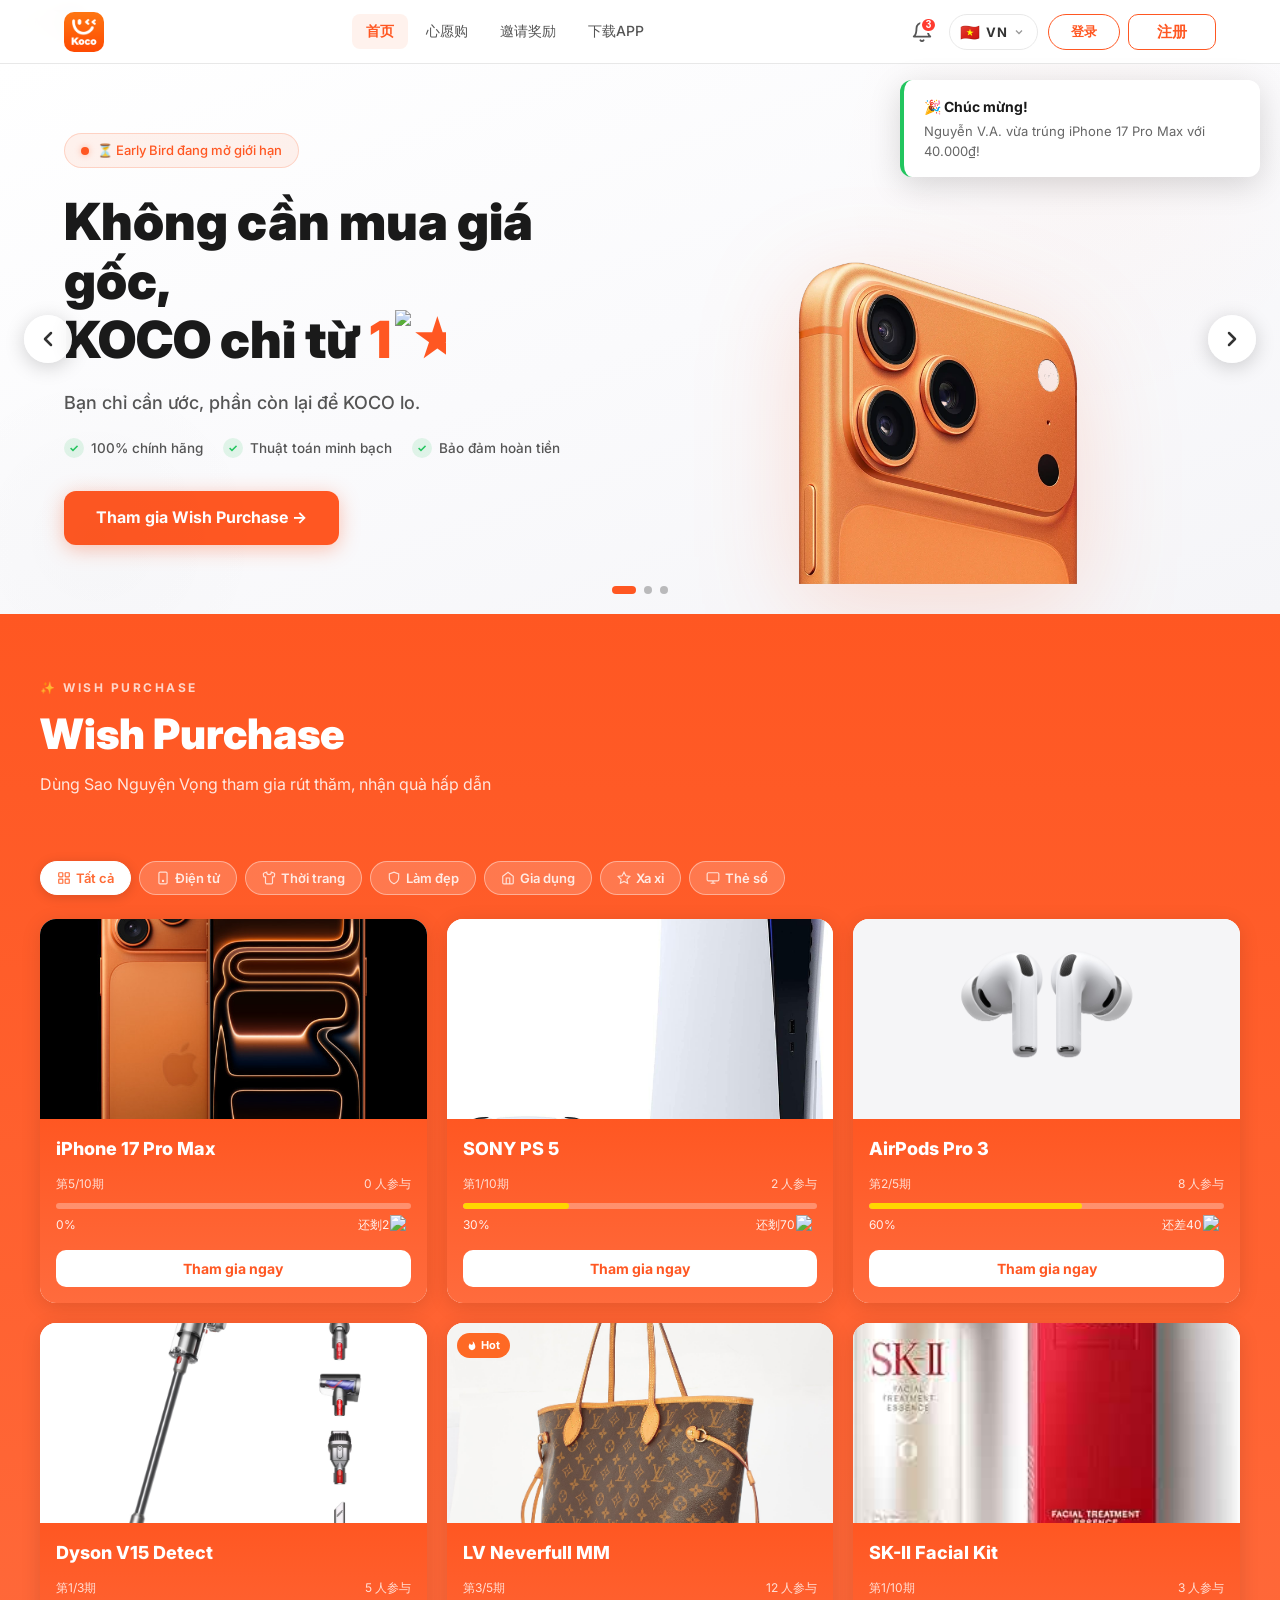
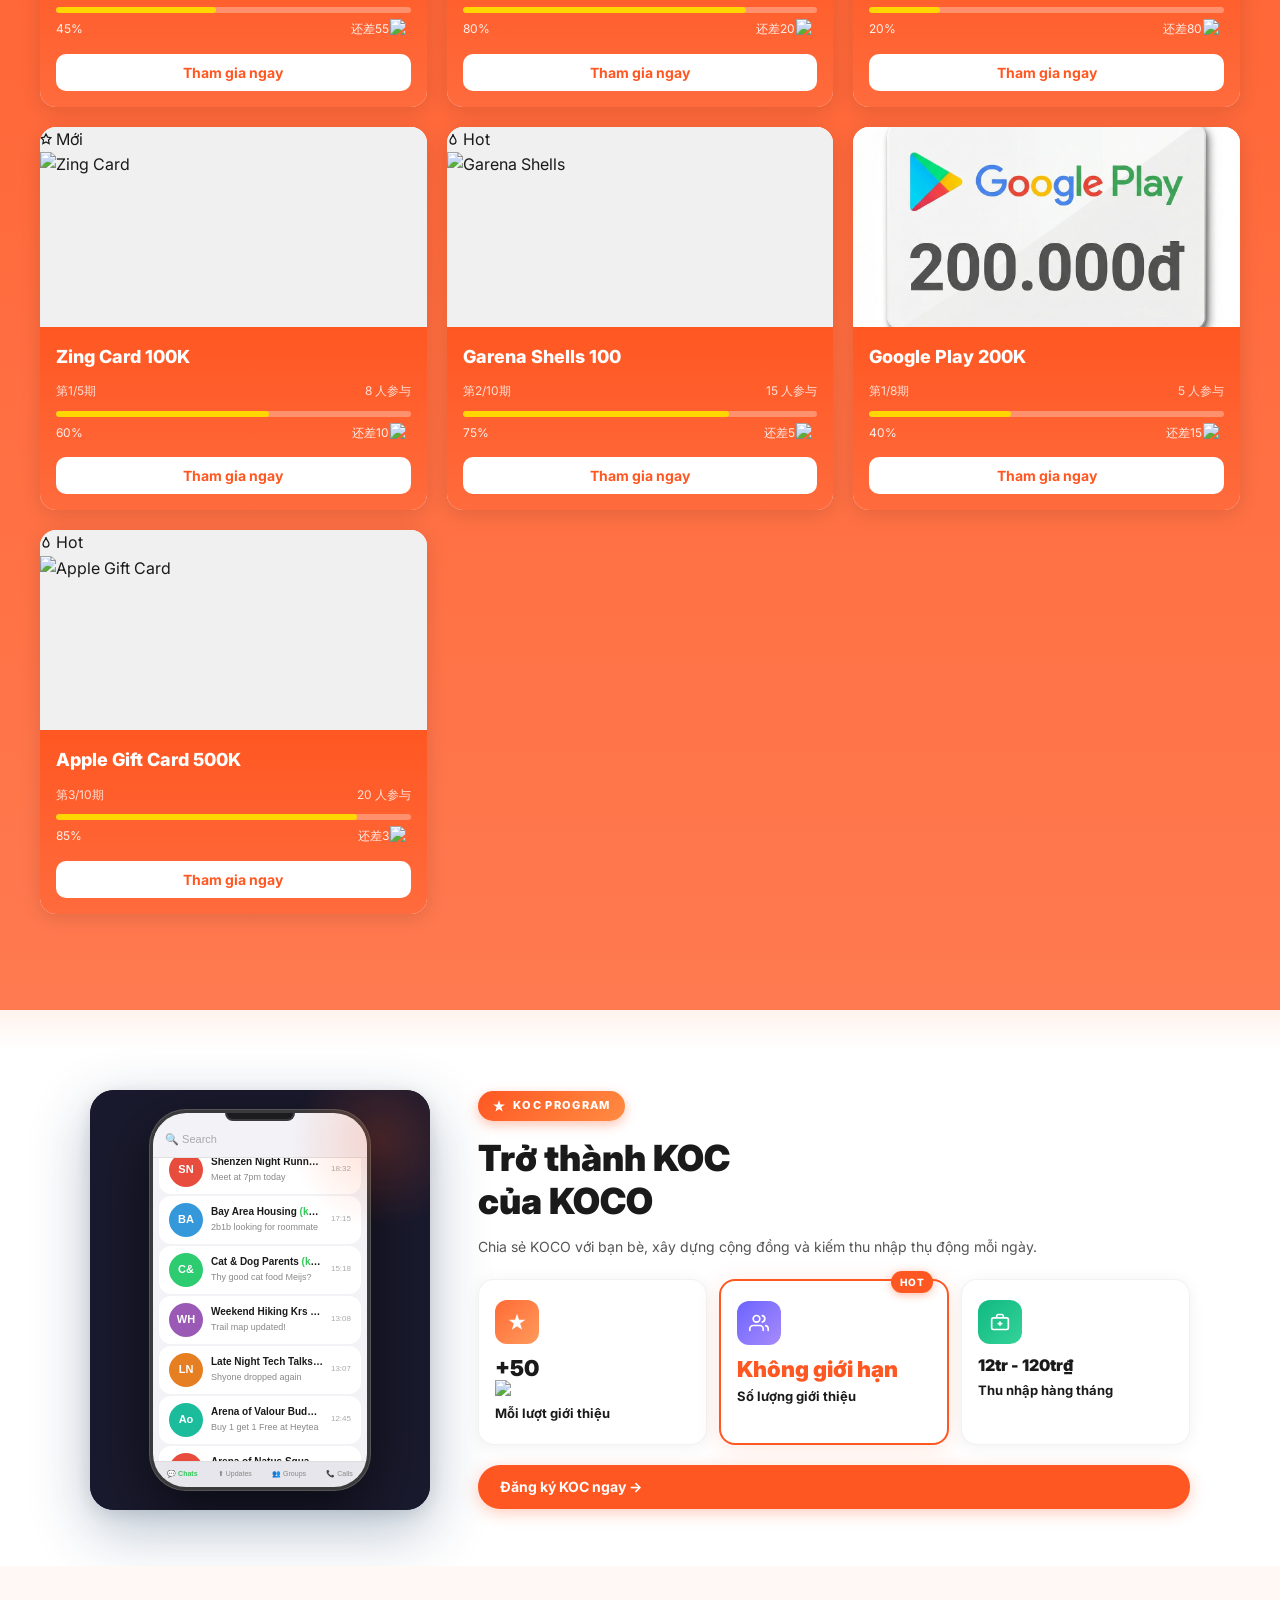
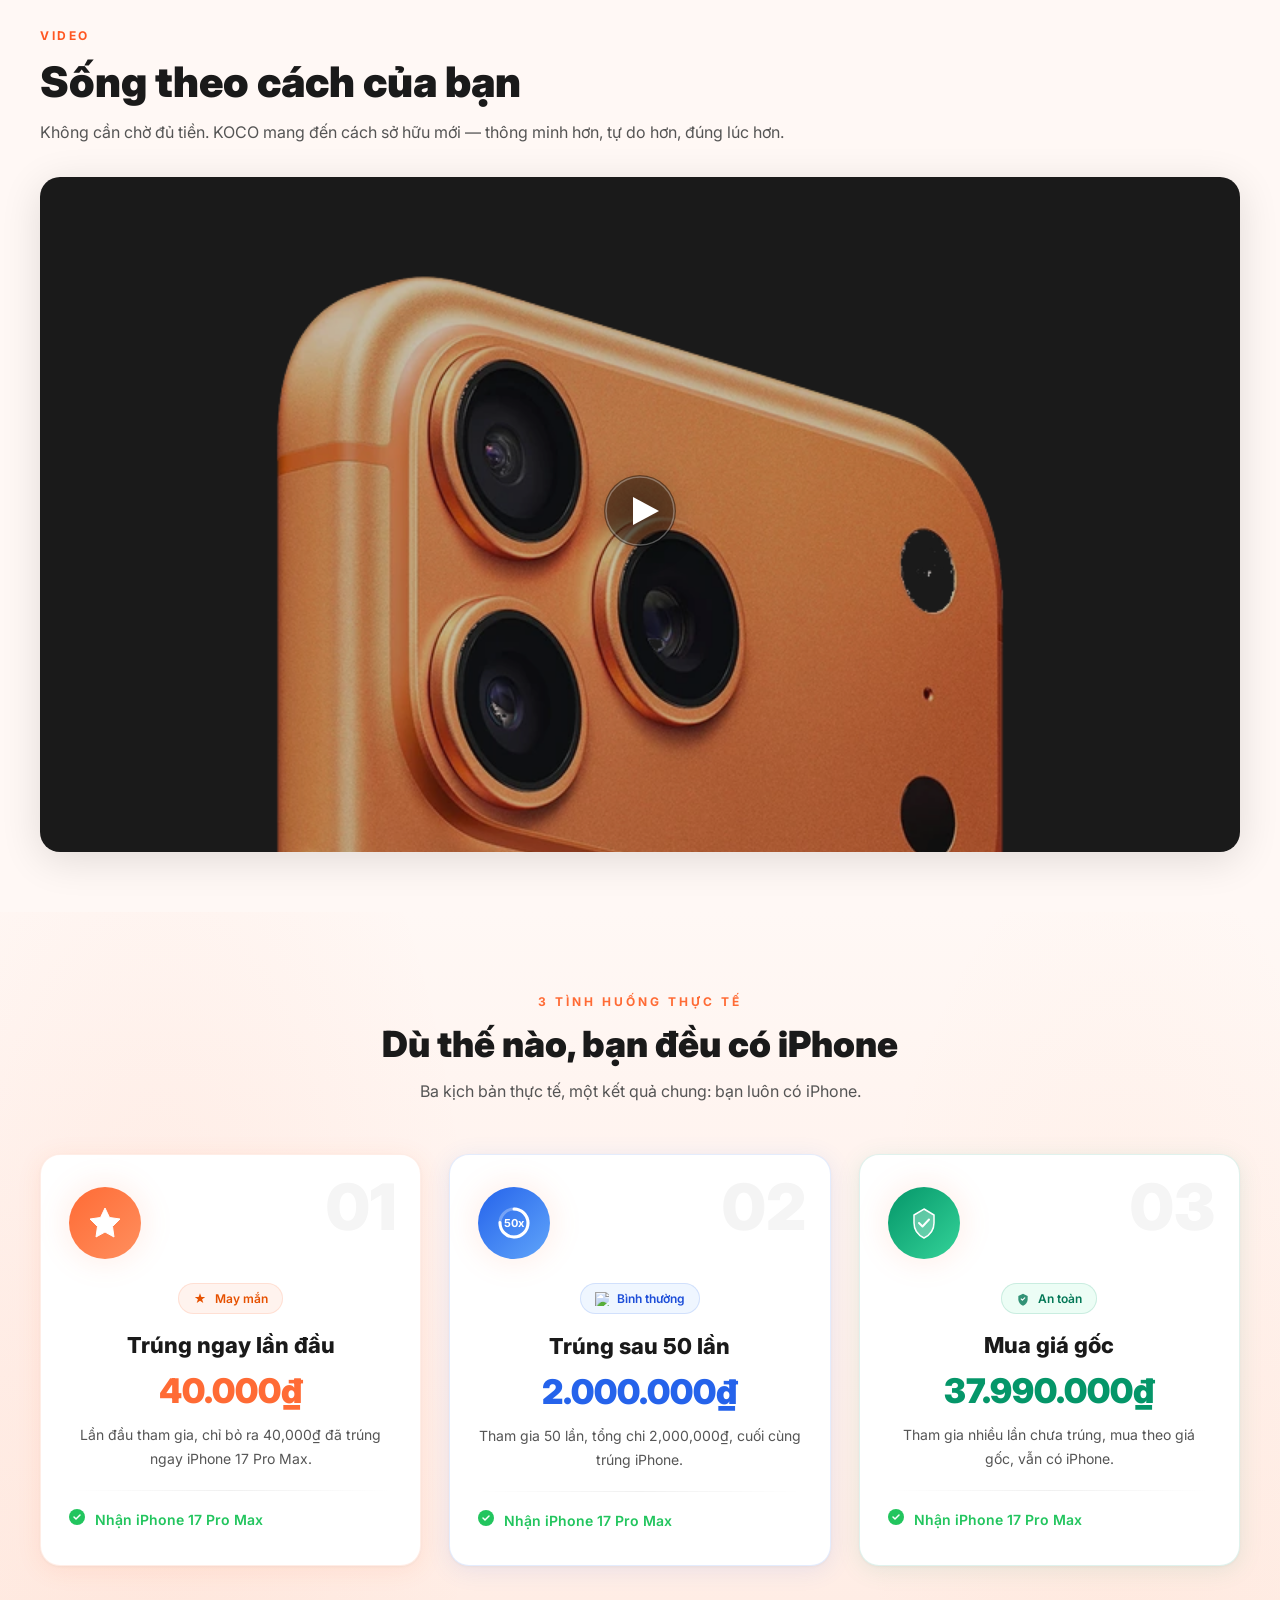
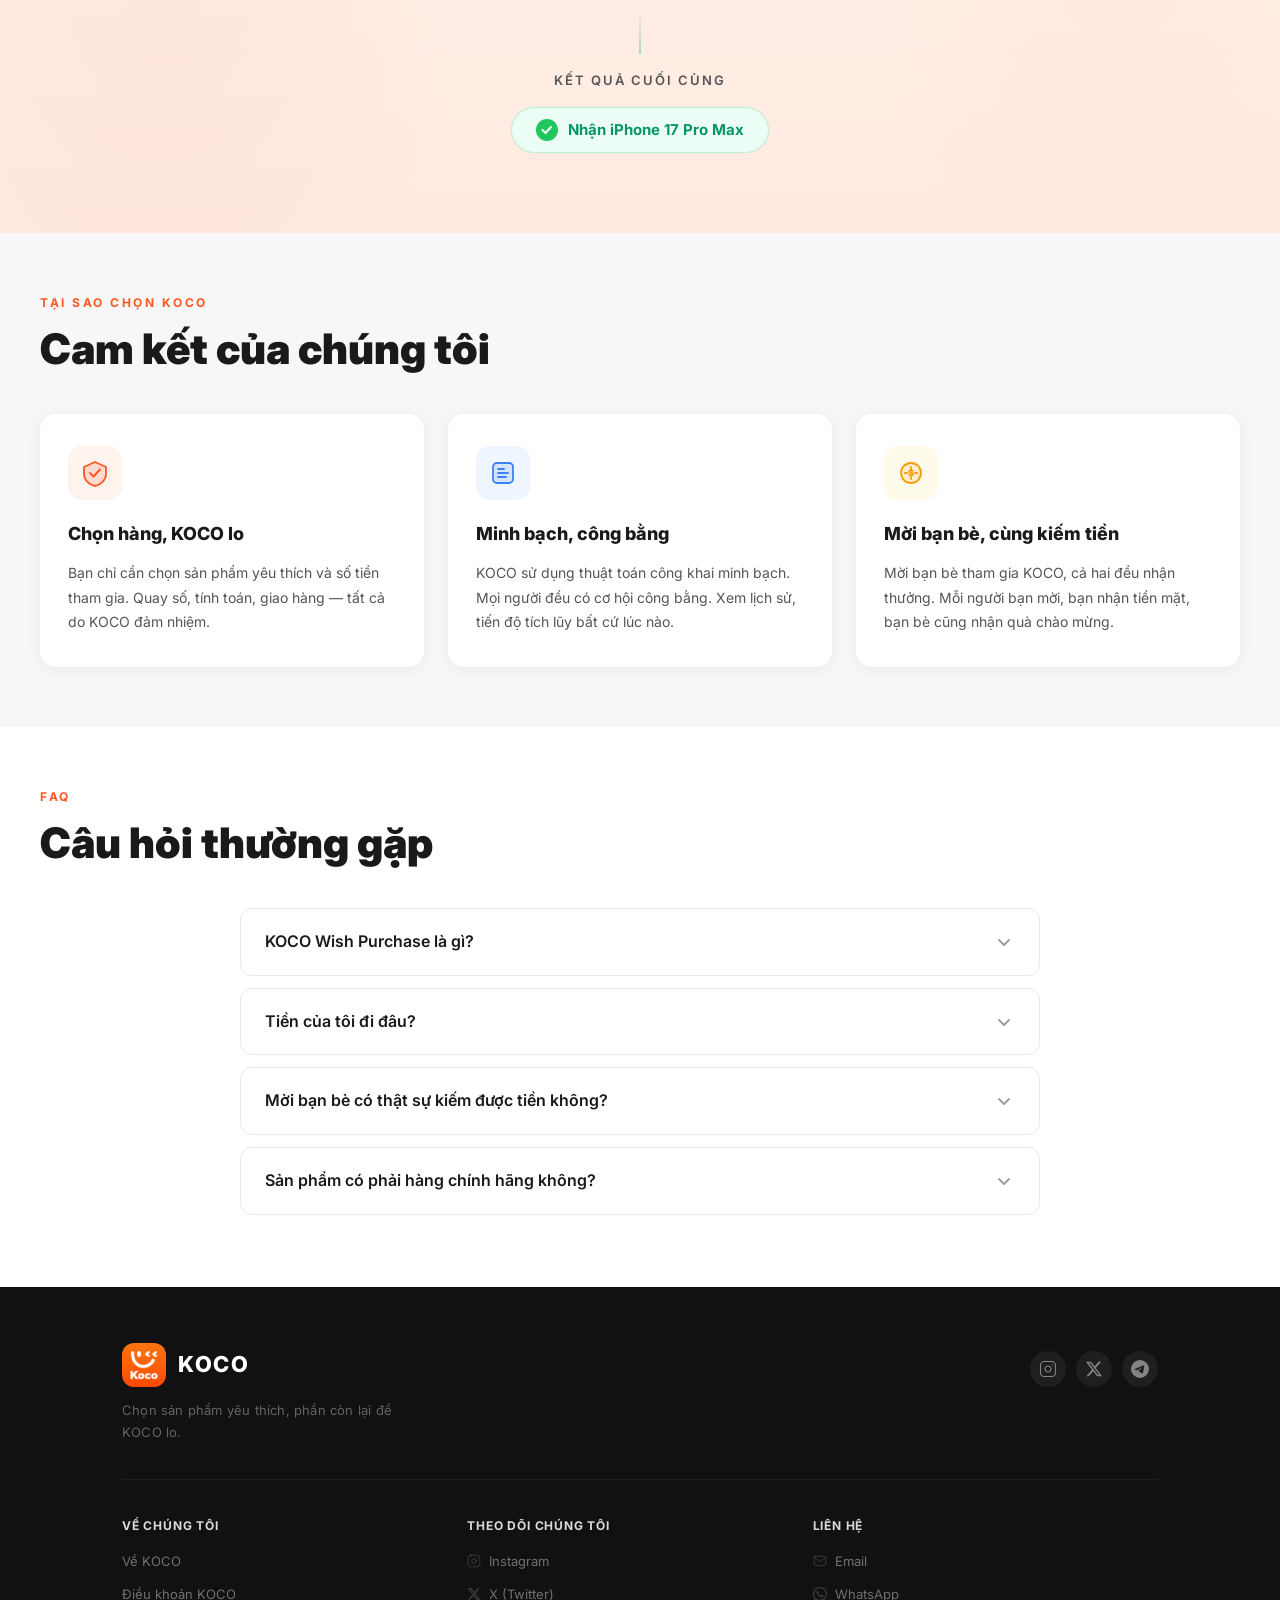
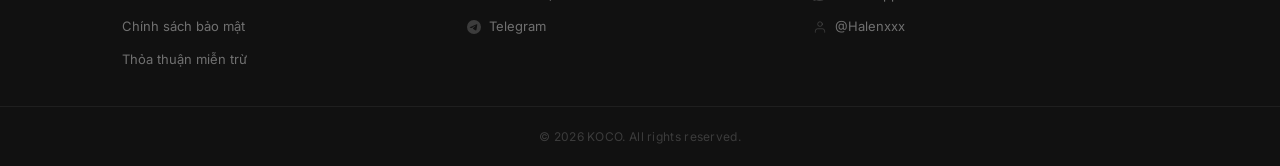
==== commit 43fa0954: "feat: KOC video-style 3-act animation (phone scroll → social icons → logo burst)" ====
--- a/index.html
+++ b/index.html
@@ -7,7 +7,7 @@
   <link rel="preconnect" href="https://fonts.googleapis.com" />
   <link rel="preconnect" href="https://fonts.gstatic.com" crossorigin />
   <link href="https://fonts.googleapis.com/css2?family=Inter:ital,wght@0,400;0,500;0,600;0,700;0,800;0,900;1,700;1,800;1,900&display=swap" rel="stylesheet" />
- <link rel="stylesheet" href="style.css?v=47" />
+ <link rel="stylesheet" href="style.css?v=50" />
 </head>
 <body>
 
@@ -1498,6 +1498,6 @@
 </div>
 
 <script src="script.js?v=43"></script>
-<script src="koc-animation.js?v=1"></script>
+<script src="koc-animation.js?v=4"></script>
 </body>
 </html>
--- a/style.css
+++ b/style.css
@@ -4399,3 +4399,421 @@
 #kocVisualCard.koc-card-visible {
   animation: kocBorderGlow 4s ease-in-out infinite;
 }
+
+
+/* ========== KOC VIDEO-STYLE ANIMATION (V2) ========== */
+.koc-anim-wrapper {
+  position: relative;
+  width: 100%;
+  height: 100%;
+  min-height: 420px;
+  overflow: hidden;
+  border-radius: 24px;
+  background: #1a1a2e;
+}
+
+/* --- Acts --- */
+.koc-act {
+  position: absolute;
+  inset: 0;
+  display: flex;
+  align-items: center;
+  justify-content: center;
+  opacity: 0;
+  pointer-events: none;
+}
+
+/* ---- ACT 1: Phone ---- */
+.koc-phone {
+  width: 220px;
+  height: 380px;
+  background: #1c1c1e;
+  border-radius: 36px;
+  border: 3px solid #3a3a3c;
+  box-shadow: 0 0 0 1px #555, 0 20px 60px rgba(0,0,0,0.6), inset 0 0 20px rgba(255,255,255,0.03);
+  display: flex;
+  flex-direction: column;
+  overflow: hidden;
+  position: relative;
+}
+
+.koc-phone-notch {
+  width: 80px;
+  height: 10px;
+  background: #1c1c1e;
+  border-radius: 0 0 12px 12px;
+  margin: 0 auto;
+  position: absolute;
+  top: 0;
+  left: 50%;
+  transform: translateX(-50%);
+  z-index: 10;
+  border: 2px solid #3a3a3c;
+  border-top: none;
+}
+
+.koc-phone-screen {
+  flex: 1;
+  background: #f2f2f7;
+  display: flex;
+  flex-direction: column;
+  overflow: hidden;
+  padding-top: 12px;
+}
+
+.koc-chat-header {
+  display: flex;
+  align-items: center;
+  gap: 6px;
+  padding: 6px 12px 8px;
+  background: #f2f2f7;
+  border-bottom: 1px solid #e0e0e0;
+  flex-shrink: 0;
+}
+
+.koc-chat-search-icon { font-size: 11px; color: #888; }
+.koc-chat-search-text { font-size: 11px; color: #aaa; font-family: -apple-system, sans-serif; }
+
+.koc-chat-list {
+  flex: 1;
+  overflow: hidden;
+  padding: 4px 0;
+}
+
+.koc-chat-item {
+  display: flex;
+  align-items: center;
+  gap: 8px;
+  padding: 7px 10px;
+  background: white;
+  margin: 2px 6px;
+  border-radius: 12px;
+}
+
+.koc-chat-avatar {
+  width: 34px;
+  height: 34px;
+  border-radius: 50%;
+  flex-shrink: 0;
+  display: flex;
+  align-items: center;
+  justify-content: center;
+  color: white;
+  font-size: 11px;
+  font-weight: 700;
+  font-family: -apple-system, sans-serif;
+}
+
+.koc-chat-info { flex: 1; min-width: 0; }
+
+.koc-chat-name {
+  font-size: 10px;
+  font-weight: 700;
+  color: #1a1a1a;
+  font-family: -apple-system, sans-serif;
+  white-space: nowrap;
+  overflow: hidden;
+  text-overflow: ellipsis;
+}
+
+.koc-chat-tag {
+  color: #34c759;
+  font-weight: 600;
+}
+
+.koc-chat-msg {
+  font-size: 9px;
+  color: #888;
+  font-family: -apple-system, sans-serif;
+  white-space: nowrap;
+  overflow: hidden;
+  text-overflow: ellipsis;
+}
+
+.koc-chat-time {
+  font-size: 8px;
+  color: #aaa;
+  font-family: -apple-system, sans-serif;
+  flex-shrink: 0;
+}
+
+.koc-phone-bar {
+  display: flex;
+  justify-content: space-around;
+  padding: 6px 4px 8px;
+  background: rgba(242,242,247,0.95);
+  border-top: 1px solid #ddd;
+  flex-shrink: 0;
+}
+
+.koc-phone-tab {
+  font-size: 7px;
+  color: #888;
+  font-family: -apple-system, sans-serif;
+  text-align: center;
+}
+
+.koc-phone-tab.active { color: #34c759; font-weight: 700; }
+
+/* ---- ACT 2: Social Icons ---- */
+.koc-icons-grid {
+  display: grid;
+  grid-template-columns: 1fr 1fr;
+  gap: 28px;
+  padding: 20px;
+}
+
+.koc-icon-item {
+  position: relative;
+  display: flex;
+  flex-direction: column;
+  align-items: center;
+  gap: 8px;
+}
+
+.koc-icon-img {
+  position: relative;
+  z-index: 2;
+  border-radius: 16px;
+  overflow: hidden;
+  box-shadow: 0 4px 20px rgba(0,0,0,0.4);
+}
+
+.koc-icon-img svg {
+  display: block;
+}
+
+.koc-icon-glow {
+  position: absolute;
+  top: -10px;
+  left: -10px;
+  right: -10px;
+  bottom: -10px;
+  border-radius: 50%;
+  opacity: 0;
+  z-index: 1;
+  pointer-events: none;
+  filter: blur(12px);
+}
+
+.koc-icon-label {
+  font-size: 13px;
+  font-weight: 600;
+  color: white;
+  font-family: -apple-system, sans-serif;
+  position: relative;
+  z-index: 2;
+}
+
+.koc-icon-bubble {
+  position: absolute;
+  top: -8px;
+  left: 60px;
+  background: rgba(20, 20, 30, 0.92);
+  backdrop-filter: blur(8px);
+  border-radius: 10px;
+  padding: 8px 12px;
+  min-width: 160px;
+  max-width: 200px;
+  opacity: 0;
+  transform: scale(0.8) translateY(10px);
+  z-index: 10;
+  pointer-events: none;
+  box-shadow: 0 4px 20px rgba(0,0,0,0.5);
+  border: 1px solid rgba(255,255,255,0.1);
+}
+
+/* Bottom row bubbles go upward */
+.koc-icon-item:nth-child(3) .koc-icon-bubble,
+.koc-icon-item:nth-child(4) .koc-icon-bubble {
+  top: auto;
+  bottom: 40px;
+}
+
+.koc-bubble-row {
+  font-size: 10px;
+  color: rgba(255,255,255,0.7);
+  font-family: -apple-system, sans-serif;
+  line-height: 1.6;
+  white-space: nowrap;
+}
+
+.koc-bubble-row-main {
+  color: white;
+  font-weight: 700;
+  font-size: 11px;
+}
+
+.koc-bubble-count { color: rgba(255,255,255,0.5); }
+
+/* ---- ACT 3: Logo Burst ---- */
+.koc-act-3 {
+  background: #FF5722;
+}
+
+.koc-logo-burst {
+  display: flex;
+  flex-direction: column;
+  align-items: center;
+  gap: 8px;
+}
+
+.koc-logo-img {
+  width: 120px;
+  height: 120px;
+  object-fit: contain;
+}
+
+.koc-logo-text {
+  font-size: 42px;
+  font-weight: 900;
+  color: white;
+  font-family: 'Inter', -apple-system, sans-serif;
+  letter-spacing: -1px;
+  opacity: 0;
+  transform: translateY(20px);
+}
+
+/* ---- Replay button ---- */
+.koc-replay-btn {
+  position: absolute;
+  bottom: 12px;
+  right: 12px;
+  width: 36px;
+  height: 36px;
+  border-radius: 50%;
+  background: rgba(255,255,255,0.15);
+  border: 1px solid rgba(255,255,255,0.3);
+  color: white;
+  font-size: 18px;
+  cursor: pointer;
+  opacity: 0;
+  z-index: 20;
+  display: flex;
+  align-items: center;
+  justify-content: center;
+  transition: background 0.2s, transform 0.2s;
+  backdrop-filter: blur(4px);
+}
+
+.koc-replay-btn:hover {
+  background: rgba(255,255,255,0.25);
+  transform: rotate(-30deg);
+}
+
+/* KOC Logo burst wordmark */
+.koc-logo-wordmark {
+  font-size: 48px;
+  font-weight: 900;
+  color: white;
+  font-family: 'Inter', -apple-system, sans-serif;
+  letter-spacing: -2px;
+  text-shadow: 0 4px 20px rgba(0,0,0,0.2);
+}
+
+/* Icon wrap for positioning glow */
+.koc-icon-wrap {
+  position: relative;
+  display: flex;
+  align-items: center;
+  justify-content: center;
+}
+
+/* Bubble text styles */
+.koc-bubble-main {
+  font-size: 11px;
+  font-weight: 700;
+  color: white;
+  font-family: -apple-system, sans-serif;
+  line-height: 1.8;
+  white-space: nowrap;
+}
+
+.koc-bubble-sub {
+  font-size: 10px;
+  color: rgba(255,255,255,0.75);
+  font-family: -apple-system, sans-serif;
+  line-height: 1.7;
+  white-space: nowrap;
+}
+
+/* Act 1 phone notch */
+.koc-phone::before {
+  content: '';
+  display: block;
+  width: 70px;
+  height: 8px;
+  background: #1c1c1e;
+  border-radius: 0 0 10px 10px;
+  margin: 0 auto;
+  position: absolute;
+  top: 0;
+  left: 50%;
+  transform: translateX(-50%);
+  z-index: 10;
+  border: 2px solid #3a3a3c;
+  border-top: none;
+}
+
+/* Act 2 background */
+.koc-act-2 {
+  background: radial-gradient(ellipse at 30% 30%, rgba(100,60,200,0.3) 0%, transparent 60%),
+              radial-gradient(ellipse at 70% 70%, rgba(0,80,200,0.2) 0%, transparent 60%),
+              #0d0d1a;
+}
+
+/* Act 3 orange burst */
+.koc-act-3 {
+  background: radial-gradient(ellipse at center, #FF7043 0%, #FF5722 50%, #E64A19 100%);
+}
+
+/* Override old kocVisualCard CSS that hides it */
+#kocVisualCard {
+  opacity: 1 !important;
+  transform: none !important;
+  animation: none !important;
+}
+
+/* Force proper sizing for animation wrapper */
+.koc-visual-card {
+  aspect-ratio: unset !important;
+  min-height: 420px !important;
+  padding: 0 !important;
+}
+
+.koc-anim-wrapper {
+  min-height: 420px;
+  height: 100%;
+}
+
+.koc-act-1 {
+  background: #1a1a2e;
+}
+
+/* Phone sizing */
+.koc-phone {
+  position: relative;
+}
+
+/* Icons grid layout fix */
+.koc-icons-grid {
+  width: 100%;
+  max-width: 360px;
+}
+
+.koc-icon-item {
+  position: relative;
+}
+
+/* Bubble positioning fix */
+.koc-icon-bubble {
+  left: 62px;
+  top: 0;
+  min-width: 180px;
+}
+
+.koc-icon-item:nth-child(3) .koc-icon-bubble,
+.koc-icon-item:nth-child(4) .koc-icon-bubble {
+  top: auto;
+  bottom: 50px;
+}
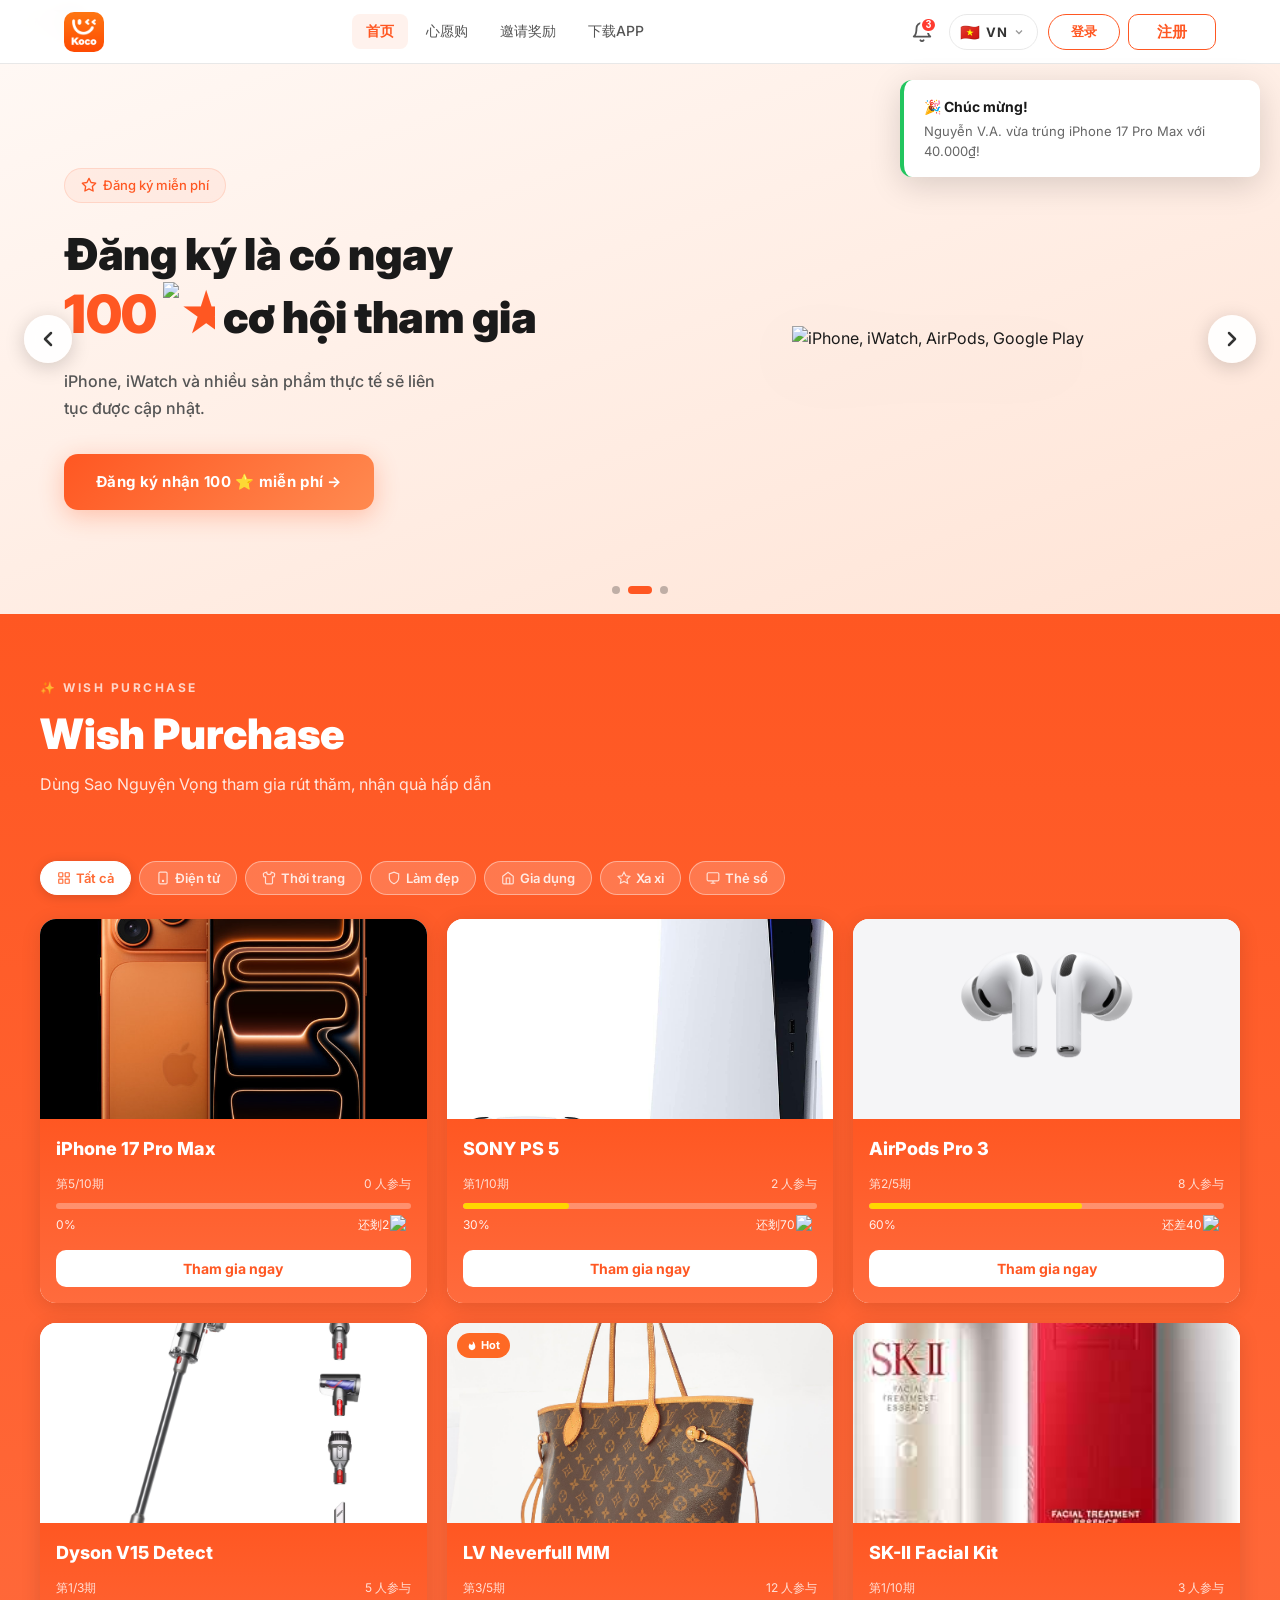
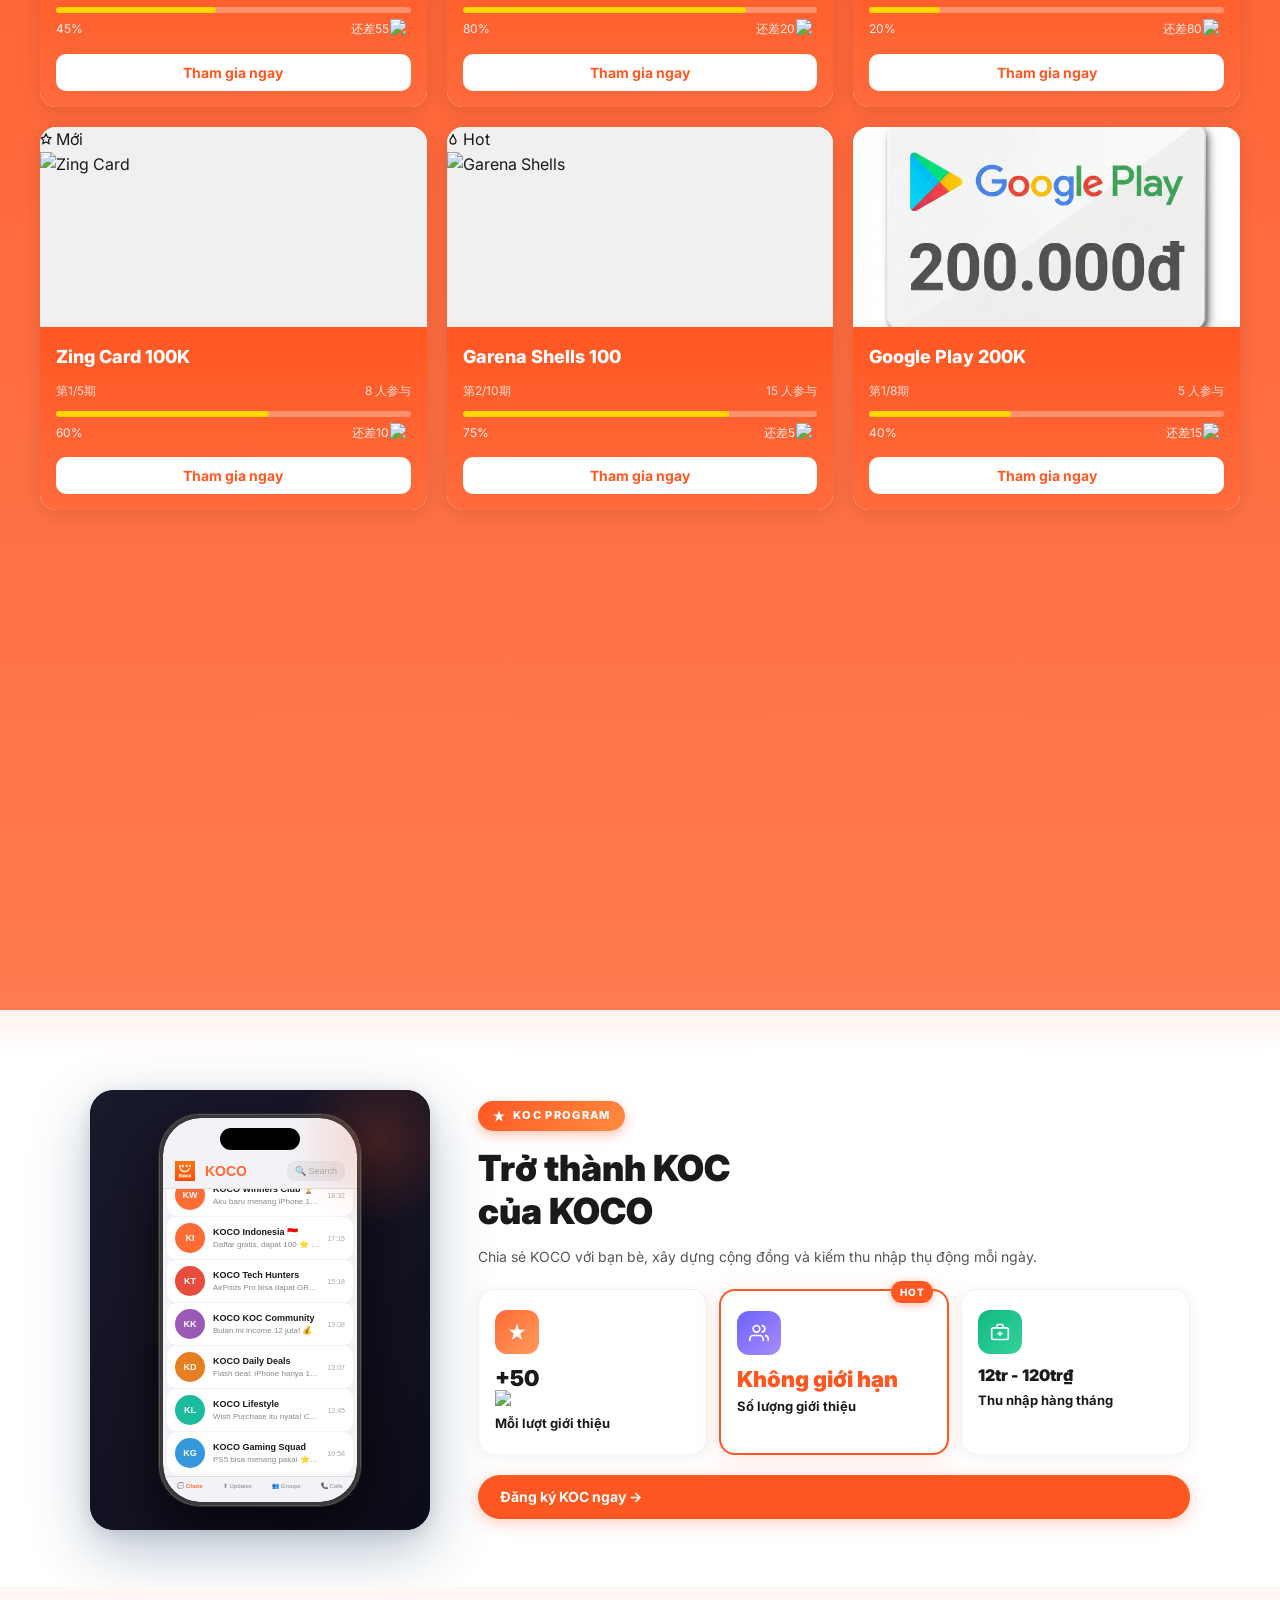
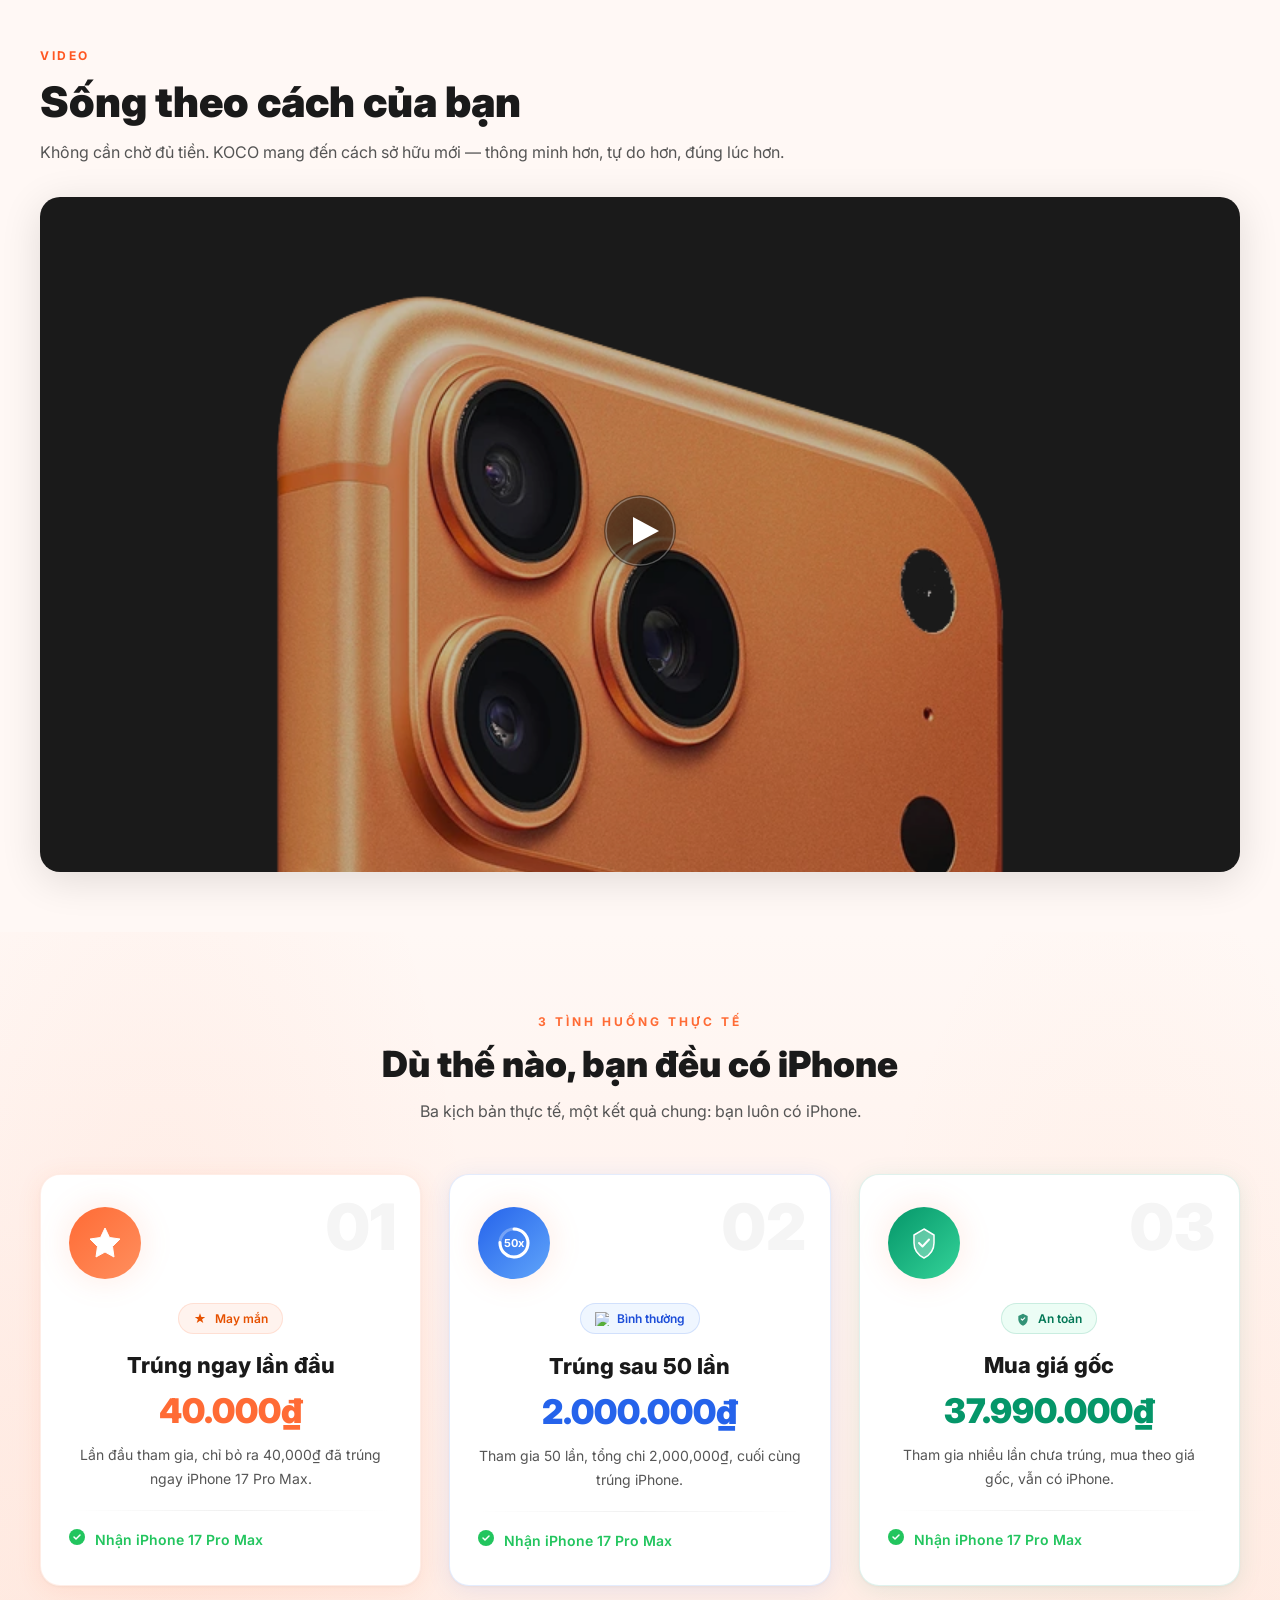
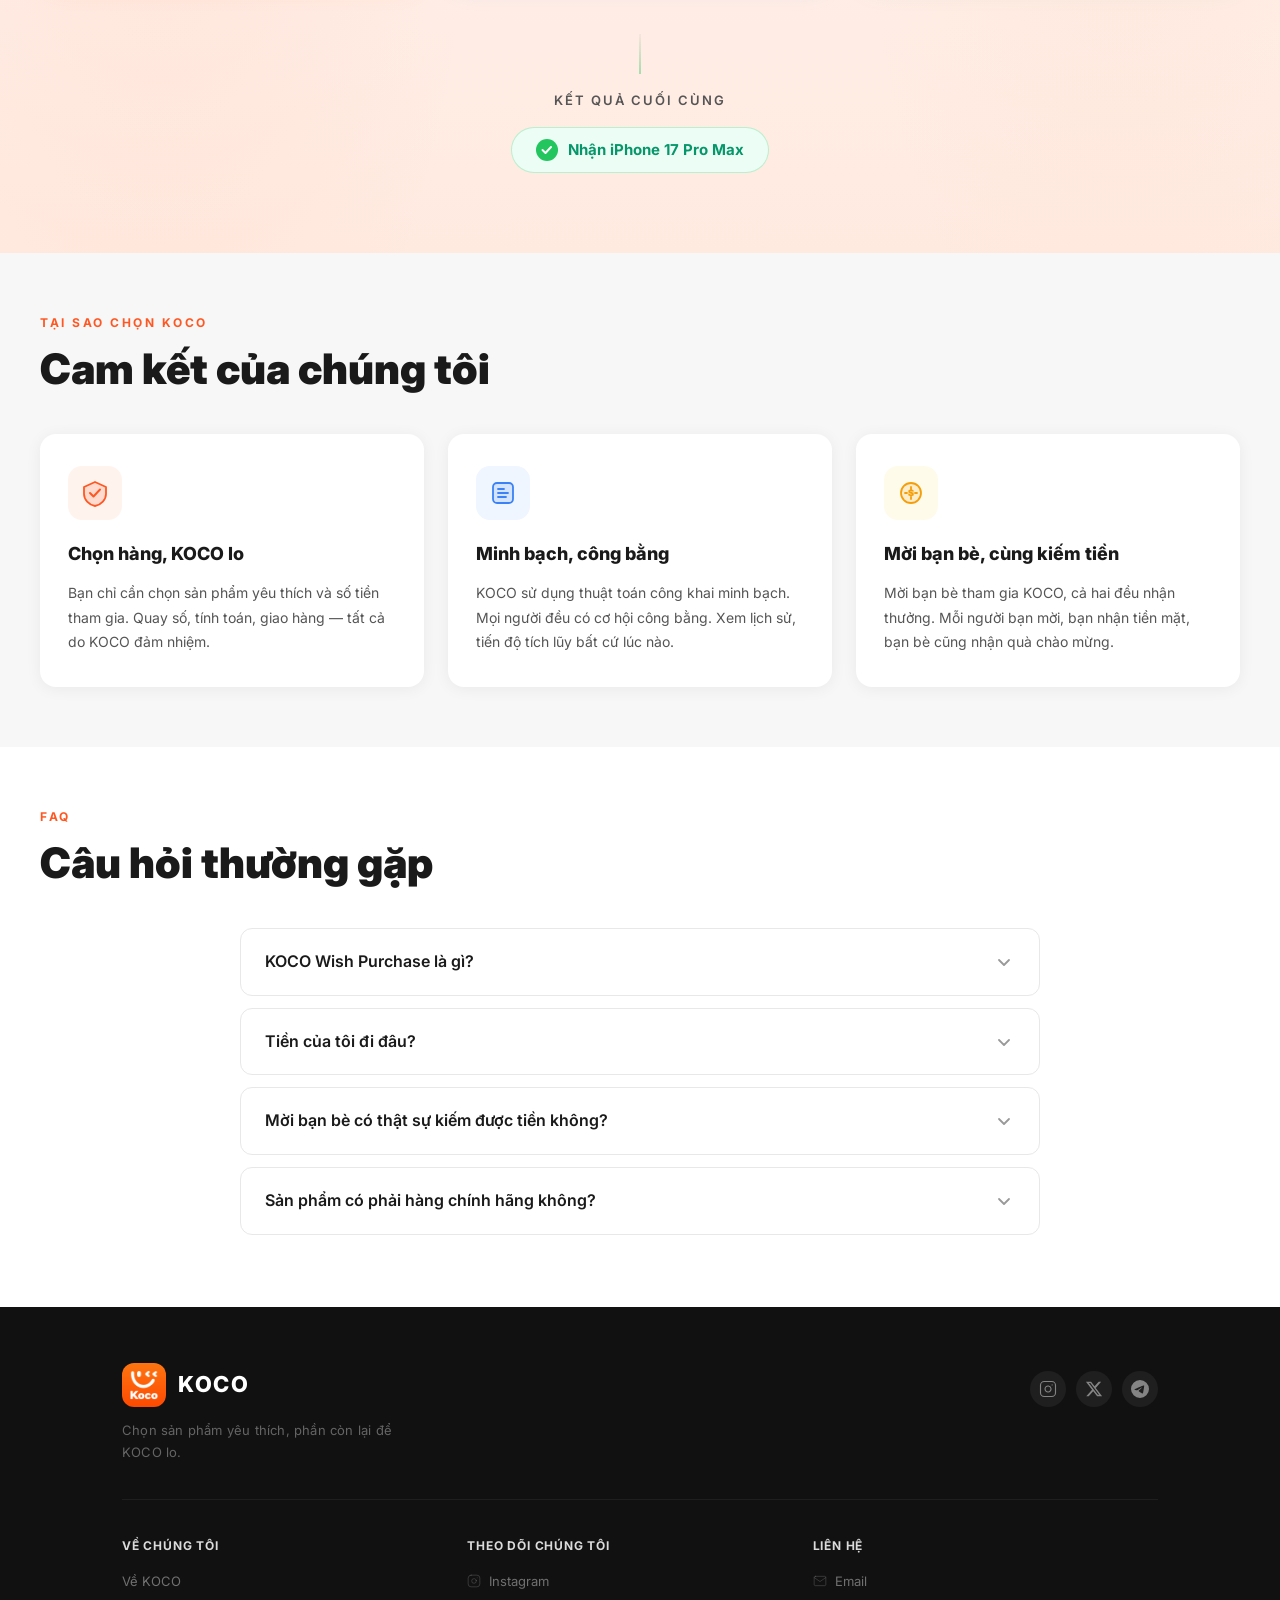
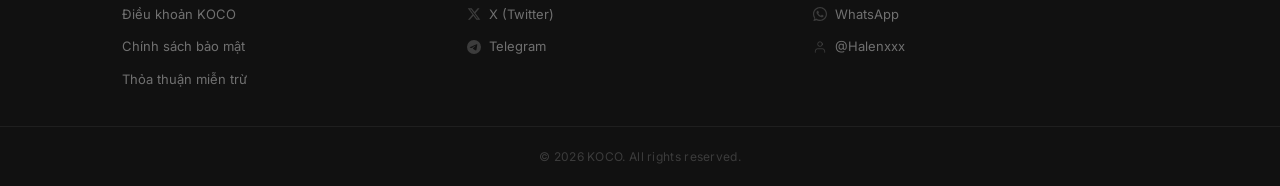
==== commit 17008daf: "fix: KOC animation V4 - auto loop, iPhone frame, KOCO-branded chats, icon animations, bubble fix" ====
--- a/index.html
+++ b/index.html
@@ -7,7 +7,7 @@
   <link rel="preconnect" href="https://fonts.googleapis.com" />
   <link rel="preconnect" href="https://fonts.gstatic.com" crossorigin />
   <link href="https://fonts.googleapis.com/css2?family=Inter:ital,wght@0,400;0,500;0,600;0,700;0,800;0,900;1,700;1,800;1,900&display=swap" rel="stylesheet" />
- <link rel="stylesheet" href="style.css?v=50" />
+ <link rel="stylesheet" href="style.css?v=51" />
 </head>
 <body>
 
@@ -1498,6 +1498,6 @@
 </div>
 
 <script src="script.js?v=43"></script>
-<script src="koc-animation.js?v=4"></script>
+<script src="koc-animation.js?v=5"></script>
 </body>
 </html>
--- a/style.css
+++ b/style.css
@@ -4401,18 +4401,34 @@
 }
 
 
-/* ========== KOC VIDEO-STYLE ANIMATION (V2) ========== */
+
+
+/* ========== KOC VIDEO-STYLE ANIMATION V4 ========== */
+
+/* Override old card CSS */
+#kocVisualCard {
+  opacity: 1 !important;
+  transform: none !important;
+  animation: none !important;
+  transition: none !important;
+  padding: 0 !important;
+  aspect-ratio: unset !important;
+  min-height: 440px !important;
+  overflow: hidden !important;
+}
+
+/* Wrapper */
 .koc-anim-wrapper {
   position: relative;
   width: 100%;
+  min-height: 440px;
   height: 100%;
-  min-height: 420px;
   overflow: hidden;
   border-radius: 24px;
   background: #1a1a2e;
 }
 
-/* --- Acts --- */
+/* Acts - stacked absolutely */
 .koc-act {
   position: absolute;
   inset: 0;
@@ -4423,83 +4439,107 @@
   pointer-events: none;
 }
 
-/* ---- ACT 1: Phone ---- */
-.koc-phone {
-  width: 220px;
-  height: 380px;
-  background: #1c1c1e;
-  border-radius: 36px;
+/* ---- ACT 1: iPhone Frame ---- */
+.koc-act-1 {
+  background: linear-gradient(135deg, #1a1a2e 0%, #0d0d1a 100%);
+}
+
+/* iPhone outer shell */
+.koc-iphone {
+  width: 200px;
+  height: 390px;
+  background: linear-gradient(180deg, #2a2a2e 0%, #1c1c1e 100%);
+  border-radius: 40px;
   border: 3px solid #3a3a3c;
-  box-shadow: 0 0 0 1px #555, 0 20px 60px rgba(0,0,0,0.6), inset 0 0 20px rgba(255,255,255,0.03);
+  box-shadow:
+    0 0 0 1px #555,
+    0 0 0 2px #2a2a2a,
+    0 24px 60px rgba(0,0,0,0.7),
+    inset 0 0 0 1px rgba(255,255,255,0.05);
   display: flex;
   flex-direction: column;
   overflow: hidden;
   position: relative;
 }
 
-.koc-phone-notch {
-  width: 80px;
-  height: 10px;
-  background: #1c1c1e;
-  border-radius: 0 0 12px 12px;
-  margin: 0 auto;
+/* Dynamic Island (notch) */
+.koc-iphone-notch {
   position: absolute;
-  top: 0;
+  top: 10px;
   left: 50%;
   transform: translateX(-50%);
-  z-index: 10;
-  border: 2px solid #3a3a3c;
-  border-top: none;
-}
-
-.koc-phone-screen {
+  width: 80px;
+  height: 22px;
+  background: #000;
+  border-radius: 20px;
+  z-index: 20;
+}
+
+/* Screen area */
+.koc-iphone-screen {
   flex: 1;
   background: #f2f2f7;
   display: flex;
   flex-direction: column;
   overflow: hidden;
-  padding-top: 12px;
-}
-
+  margin: 0;
+  padding-top: 36px; /* space for notch */
+  border-radius: 38px;
+}
+
+/* Chat app header with KOCO logo */
 .koc-chat-header {
   display: flex;
   align-items: center;
-  gap: 6px;
-  padding: 6px 12px 8px;
+  justify-content: space-between;
+  padding: 6px 12px 6px;
   background: #f2f2f7;
   border-bottom: 1px solid #e0e0e0;
   flex-shrink: 0;
 }
 
-.koc-chat-search-icon { font-size: 11px; color: #888; }
-.koc-chat-search-text { font-size: 11px; color: #aaa; font-family: -apple-system, sans-serif; }
-
+.koc-chat-logo {
+  display: flex;
+  align-items: center;
+  gap: 4px;
+}
+
+.koc-chat-search {
+  font-size: 9px;
+  color: #aaa;
+  font-family: -apple-system, sans-serif;
+  background: #e5e5ea;
+  padding: 3px 8px;
+  border-radius: 8px;
+}
+
+/* Scrolling chat list */
 .koc-chat-list {
   flex: 1;
   overflow: hidden;
-  padding: 4px 0;
+  padding: 2px 0;
 }
 
 .koc-chat-item {
   display: flex;
   align-items: center;
   gap: 8px;
-  padding: 7px 10px;
+  padding: 6px 8px;
   background: white;
-  margin: 2px 6px;
-  border-radius: 12px;
+  margin: 1px 4px;
+  border-radius: 10px;
 }
 
 .koc-chat-avatar {
-  width: 34px;
-  height: 34px;
+  width: 30px;
+  height: 30px;
   border-radius: 50%;
   flex-shrink: 0;
   display: flex;
   align-items: center;
   justify-content: center;
   color: white;
-  font-size: 11px;
+  font-size: 9px;
   font-weight: 700;
   font-family: -apple-system, sans-serif;
 }
@@ -4507,7 +4547,7 @@
 .koc-chat-info { flex: 1; min-width: 0; }
 
 .koc-chat-name {
-  font-size: 10px;
+  font-size: 9px;
   font-weight: 700;
   color: #1a1a1a;
   font-family: -apple-system, sans-serif;
@@ -4516,13 +4556,8 @@
   text-overflow: ellipsis;
 }
 
-.koc-chat-tag {
-  color: #34c759;
-  font-weight: 600;
-}
-
 .koc-chat-msg {
-  font-size: 9px;
+  font-size: 8px;
   color: #888;
   font-family: -apple-system, sans-serif;
   white-space: nowrap;
@@ -4531,36 +4566,46 @@
 }
 
 .koc-chat-time {
-  font-size: 8px;
+  font-size: 7px;
   color: #aaa;
   font-family: -apple-system, sans-serif;
   flex-shrink: 0;
 }
 
-.koc-phone-bar {
+/* Bottom tab bar */
+.koc-iphone-bar {
   display: flex;
   justify-content: space-around;
-  padding: 6px 4px 8px;
-  background: rgba(242,242,247,0.95);
+  padding: 5px 4px 10px;
+  background: rgba(242,242,247,0.97);
   border-top: 1px solid #ddd;
   flex-shrink: 0;
 }
 
 .koc-phone-tab {
-  font-size: 7px;
+  font-size: 6px;
   color: #888;
   font-family: -apple-system, sans-serif;
   text-align: center;
 }
 
-.koc-phone-tab.active { color: #34c759; font-weight: 700; }
+.koc-phone-tab.active { color: #FF6B35; font-weight: 700; }
 
 /* ---- ACT 2: Social Icons ---- */
+.koc-act-2 {
+  background: radial-gradient(ellipse at 25% 25%, rgba(120,60,220,0.35) 0%, transparent 55%),
+              radial-gradient(ellipse at 75% 75%, rgba(20,80,220,0.25) 0%, transparent 55%),
+              radial-gradient(ellipse at 75% 25%, rgba(180,30,80,0.2) 0%, transparent 45%),
+              #0a0a18;
+}
+
+/* 2x2 grid, centered, with enough space for bubbles */
 .koc-icons-grid {
   display: grid;
   grid-template-columns: 1fr 1fr;
-  gap: 28px;
-  padding: 20px;
+  gap: 40px 60px;
+  padding: 20px 40px;
+  position: relative;
 }
 
 .koc-icon-item {
@@ -4574,246 +4619,154 @@
 .koc-icon-img {
   position: relative;
   z-index: 2;
-  border-radius: 16px;
+  border-radius: 18px;
   overflow: hidden;
-  box-shadow: 0 4px 20px rgba(0,0,0,0.4);
+  box-shadow: 0 6px 24px rgba(0,0,0,0.5);
+  width: 56px;
+  height: 56px;
 }
 
 .koc-icon-img svg {
   display: block;
+  width: 56px;
+  height: 56px;
 }
 
 .koc-icon-glow {
   position: absolute;
-  top: -10px;
-  left: -10px;
-  right: -10px;
-  bottom: -10px;
+  top: -14px;
+  left: -14px;
+  right: -14px;
+  bottom: -14px;
   border-radius: 50%;
   opacity: 0;
   z-index: 1;
   pointer-events: none;
-  filter: blur(12px);
+  filter: blur(16px);
 }
 
 .koc-icon-label {
-  font-size: 13px;
+  font-size: 12px;
   font-weight: 600;
   color: white;
   font-family: -apple-system, sans-serif;
   position: relative;
   z-index: 2;
-}
-
+  text-shadow: 0 1px 4px rgba(0,0,0,0.5);
+}
+
+/* Bubble - positioned to the RIGHT of icon, inside card bounds */
 .koc-icon-bubble {
   position: absolute;
-  top: -8px;
-  left: 60px;
-  background: rgba(20, 20, 30, 0.92);
-  backdrop-filter: blur(8px);
+  top: -4px;
+  left: 68px;
+  background: rgba(15, 15, 30, 0.95);
+  backdrop-filter: blur(10px);
   border-radius: 10px;
-  padding: 8px 12px;
-  min-width: 160px;
-  max-width: 200px;
+  padding: 7px 10px;
+  width: 130px;
   opacity: 0;
-  transform: scale(0.8) translateY(10px);
-  z-index: 10;
+  transform: translateY(8px) scale(0.85);
+  z-index: 20;
   pointer-events: none;
-  box-shadow: 0 4px 20px rgba(0,0,0,0.5);
-  border: 1px solid rgba(255,255,255,0.1);
-}
-
-/* Bottom row bubbles go upward */
+  box-shadow: 0 4px 20px rgba(0,0,0,0.6);
+  border: 1px solid rgba(255,255,255,0.12);
+}
+
+/* Bottom row: bubble goes upward */
 .koc-icon-item:nth-child(3) .koc-icon-bubble,
 .koc-icon-item:nth-child(4) .koc-icon-bubble {
   top: auto;
-  bottom: 40px;
-}
-
-.koc-bubble-row {
+  bottom: 30px;
+}
+
+/* Left column: bubble goes right (already default) */
+/* Right column: bubble goes LEFT */
+.koc-icon-item:nth-child(2) .koc-icon-bubble,
+.koc-icon-item:nth-child(4) .koc-icon-bubble {
+  left: auto;
+  right: 68px;
+}
+
+.koc-bubble-main {
   font-size: 10px;
+  font-weight: 700;
+  color: white;
+  font-family: -apple-system, sans-serif;
+  line-height: 1.7;
+  white-space: nowrap;
+  overflow: hidden;
+  text-overflow: ellipsis;
+}
+
+.koc-bubble-sub {
+  font-size: 9px;
   color: rgba(255,255,255,0.7);
   font-family: -apple-system, sans-serif;
   line-height: 1.6;
   white-space: nowrap;
-}
-
-.koc-bubble-row-main {
-  color: white;
-  font-weight: 700;
-  font-size: 11px;
-}
-
-.koc-bubble-count { color: rgba(255,255,255,0.5); }
+  overflow: hidden;
+  text-overflow: ellipsis;
+}
+
+.koc-bubble-text { display: block; }
+.koc-bubble-count {
+  color: #FF9A5C;
+  font-size: 8px;
+  font-weight: 600;
+}
 
 /* ---- ACT 3: Logo Burst ---- */
 .koc-act-3 {
-  background: #FF5722;
+  background: radial-gradient(ellipse at center, #FF7043 0%, #FF5722 50%, #E64A19 100%);
 }
 
 .koc-logo-burst {
   display: flex;
   flex-direction: column;
   align-items: center;
-  gap: 8px;
+  gap: 6px;
+  position: relative;
+  z-index: 2;
+}
+
+.koc-burst-ring {
+  position: absolute;
+  width: 200px;
+  height: 200px;
+  border-radius: 50%;
+  border: 3px solid rgba(255,255,255,0.25);
+  top: 50%;
+  left: 50%;
+  transform: translate(-50%, -50%) scale(0);
+  z-index: 1;
 }
 
 .koc-logo-img {
-  width: 120px;
-  height: 120px;
+  width: 90px;
+  height: 90px;
   object-fit: contain;
-}
-
-.koc-logo-text {
-  font-size: 42px;
+  position: relative;
+  z-index: 2;
+  filter: drop-shadow(0 8px 24px rgba(0,0,0,0.3));
+}
+
+.koc-logo-wordmark {
+  font-size: 44px;
   font-weight: 900;
   color: white;
   font-family: 'Inter', -apple-system, sans-serif;
   letter-spacing: -1px;
-  opacity: 0;
-  transform: translateY(20px);
-}
-
-/* ---- Replay button ---- */
-.koc-replay-btn {
-  position: absolute;
-  bottom: 12px;
-  right: 12px;
-  width: 36px;
-  height: 36px;
-  border-radius: 50%;
-  background: rgba(255,255,255,0.15);
-  border: 1px solid rgba(255,255,255,0.3);
-  color: white;
-  font-size: 18px;
-  cursor: pointer;
-  opacity: 0;
-  z-index: 20;
-  display: flex;
-  align-items: center;
-  justify-content: center;
-  transition: background 0.2s, transform 0.2s;
-  backdrop-filter: blur(4px);
-}
-
-.koc-replay-btn:hover {
-  background: rgba(255,255,255,0.25);
-  transform: rotate(-30deg);
-}
-
-/* KOC Logo burst wordmark */
-.koc-logo-wordmark {
-  font-size: 48px;
-  font-weight: 900;
-  color: white;
-  font-family: 'Inter', -apple-system, sans-serif;
-  letter-spacing: -2px;
-  text-shadow: 0 4px 20px rgba(0,0,0,0.2);
-}
-
-/* Icon wrap for positioning glow */
-.koc-icon-wrap {
+  text-shadow: 0 4px 20px rgba(0,0,0,0.25);
   position: relative;
-  display: flex;
-  align-items: center;
-  justify-content: center;
-}
-
-/* Bubble text styles */
-.koc-bubble-main {
+  z-index: 2;
+}
+
+.koc-logo-tagline {
   font-size: 11px;
-  font-weight: 700;
-  color: white;
+  color: rgba(255,255,255,0.8);
   font-family: -apple-system, sans-serif;
-  line-height: 1.8;
-  white-space: nowrap;
-}
-
-.koc-bubble-sub {
-  font-size: 10px;
-  color: rgba(255,255,255,0.75);
-  font-family: -apple-system, sans-serif;
-  line-height: 1.7;
-  white-space: nowrap;
-}
-
-/* Act 1 phone notch */
-.koc-phone::before {
-  content: '';
-  display: block;
-  width: 70px;
-  height: 8px;
-  background: #1c1c1e;
-  border-radius: 0 0 10px 10px;
-  margin: 0 auto;
-  position: absolute;
-  top: 0;
-  left: 50%;
-  transform: translateX(-50%);
-  z-index: 10;
-  border: 2px solid #3a3a3c;
-  border-top: none;
-}
-
-/* Act 2 background */
-.koc-act-2 {
-  background: radial-gradient(ellipse at 30% 30%, rgba(100,60,200,0.3) 0%, transparent 60%),
-              radial-gradient(ellipse at 70% 70%, rgba(0,80,200,0.2) 0%, transparent 60%),
-              #0d0d1a;
-}
-
-/* Act 3 orange burst */
-.koc-act-3 {
-  background: radial-gradient(ellipse at center, #FF7043 0%, #FF5722 50%, #E64A19 100%);
-}
-
-/* Override old kocVisualCard CSS that hides it */
-#kocVisualCard {
-  opacity: 1 !important;
-  transform: none !important;
-  animation: none !important;
-}
-
-/* Force proper sizing for animation wrapper */
-.koc-visual-card {
-  aspect-ratio: unset !important;
-  min-height: 420px !important;
-  padding: 0 !important;
-}
-
-.koc-anim-wrapper {
-  min-height: 420px;
-  height: 100%;
-}
-
-.koc-act-1 {
-  background: #1a1a2e;
-}
-
-/* Phone sizing */
-.koc-phone {
+  letter-spacing: 0.5px;
   position: relative;
-}
-
-/* Icons grid layout fix */
-.koc-icons-grid {
-  width: 100%;
-  max-width: 360px;
-}
-
-.koc-icon-item {
-  position: relative;
-}
-
-/* Bubble positioning fix */
-.koc-icon-bubble {
-  left: 62px;
-  top: 0;
-  min-width: 180px;
-}
-
-.koc-icon-item:nth-child(3) .koc-icon-bubble,
-.koc-icon-item:nth-child(4) .koc-icon-bubble {
-  top: auto;
-  bottom: 50px;
-}
+  z-index: 2;
+}
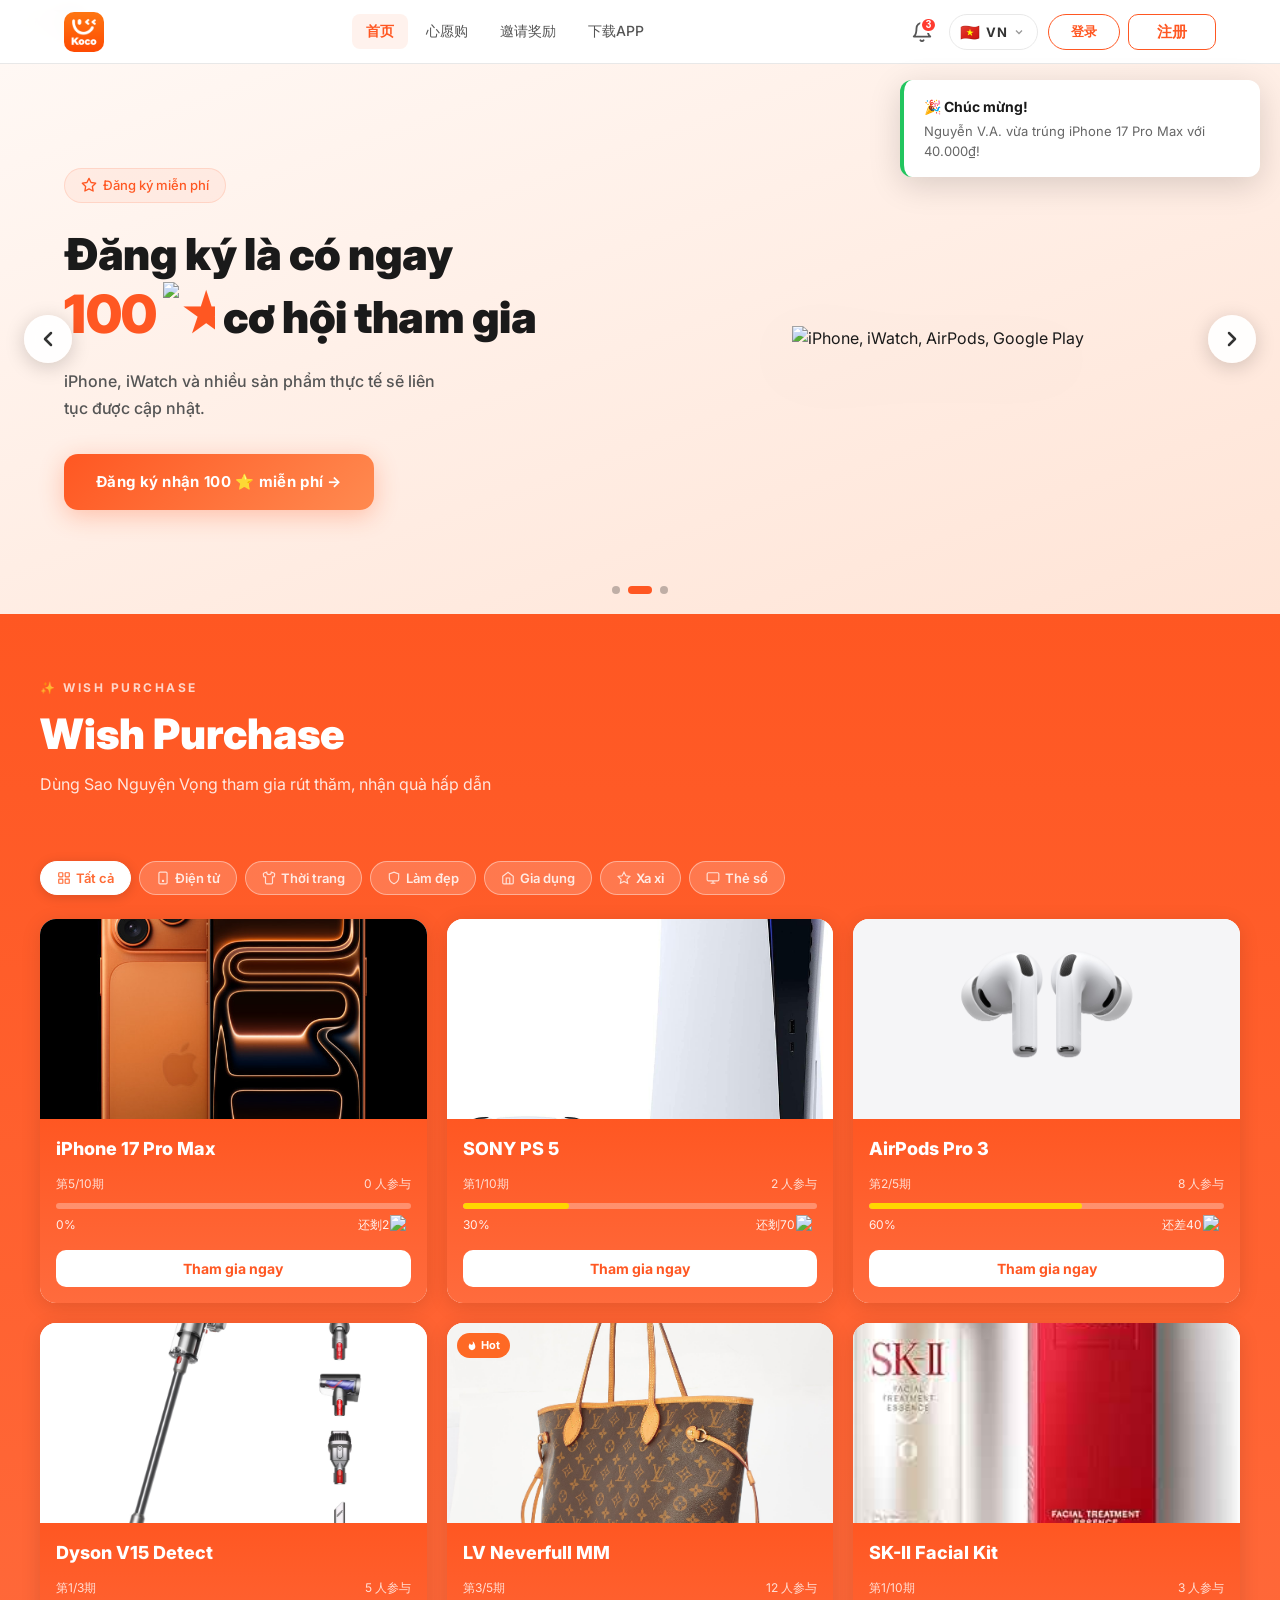
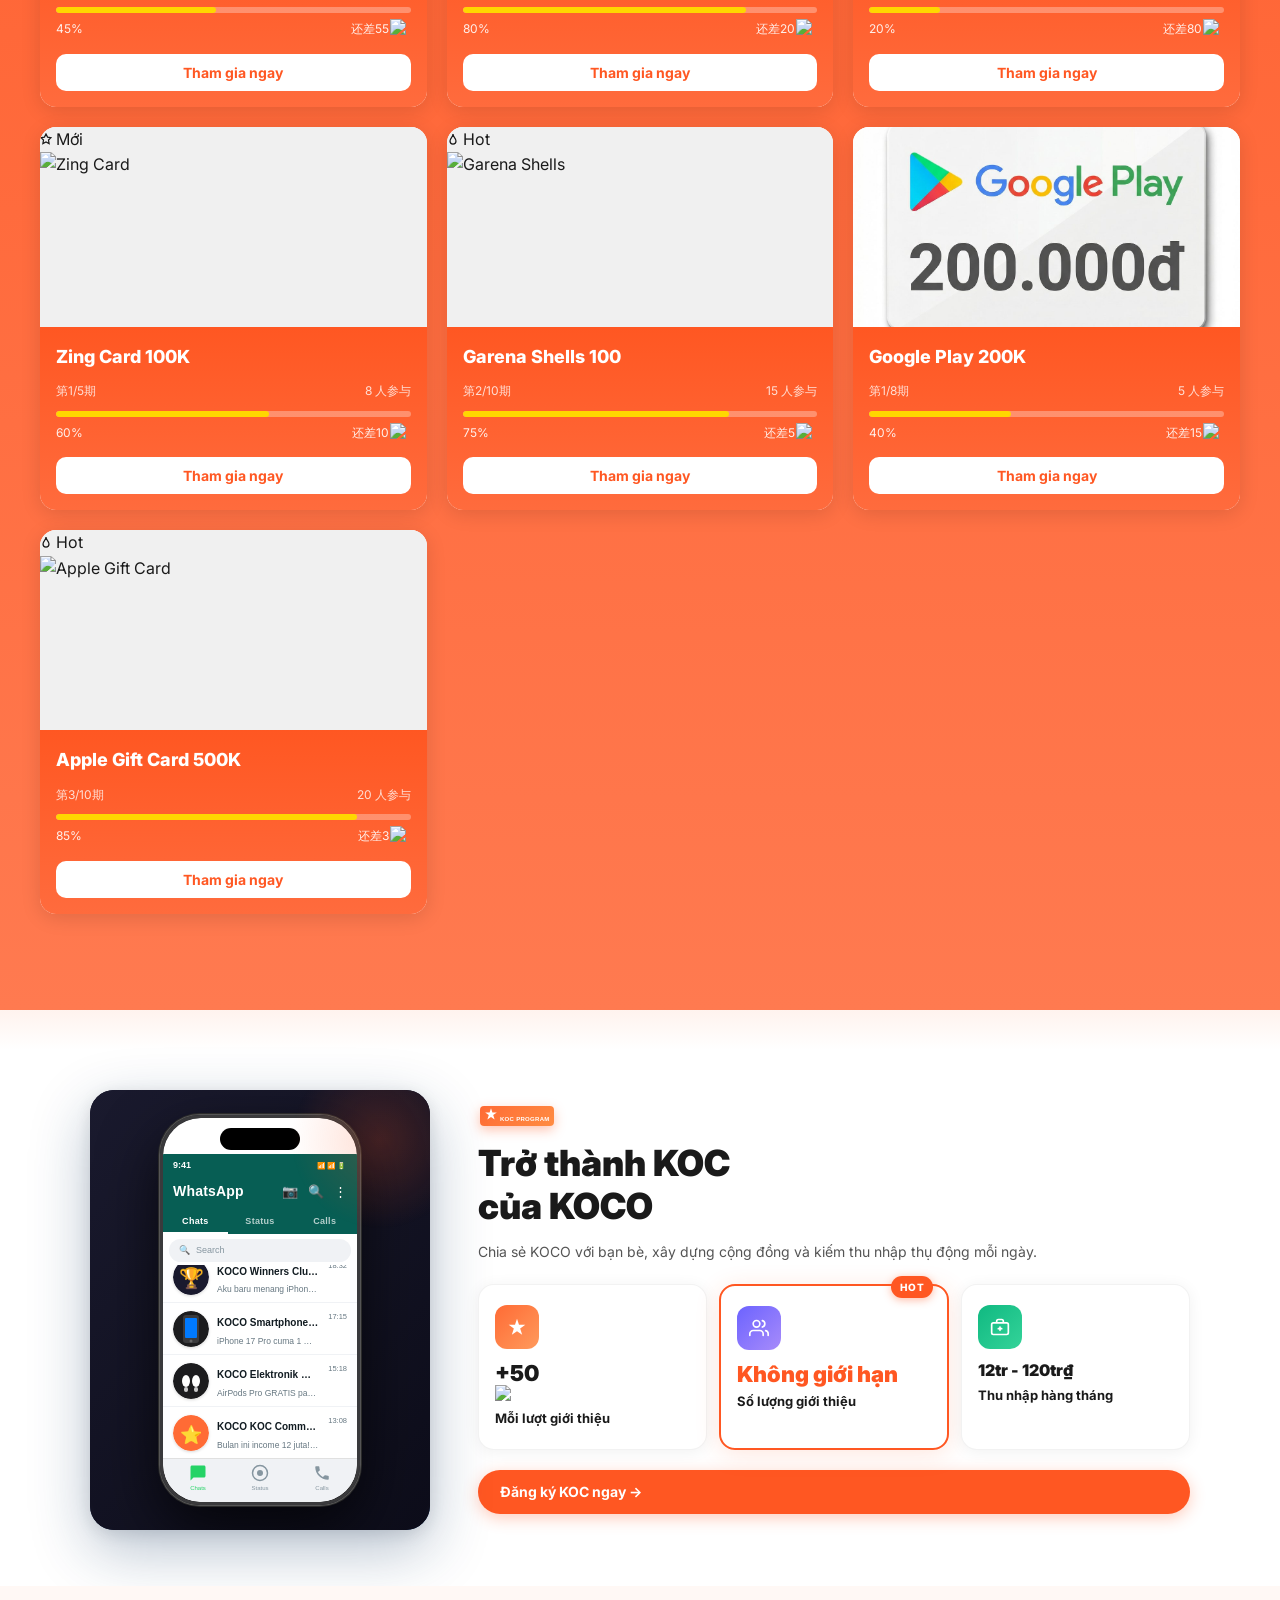
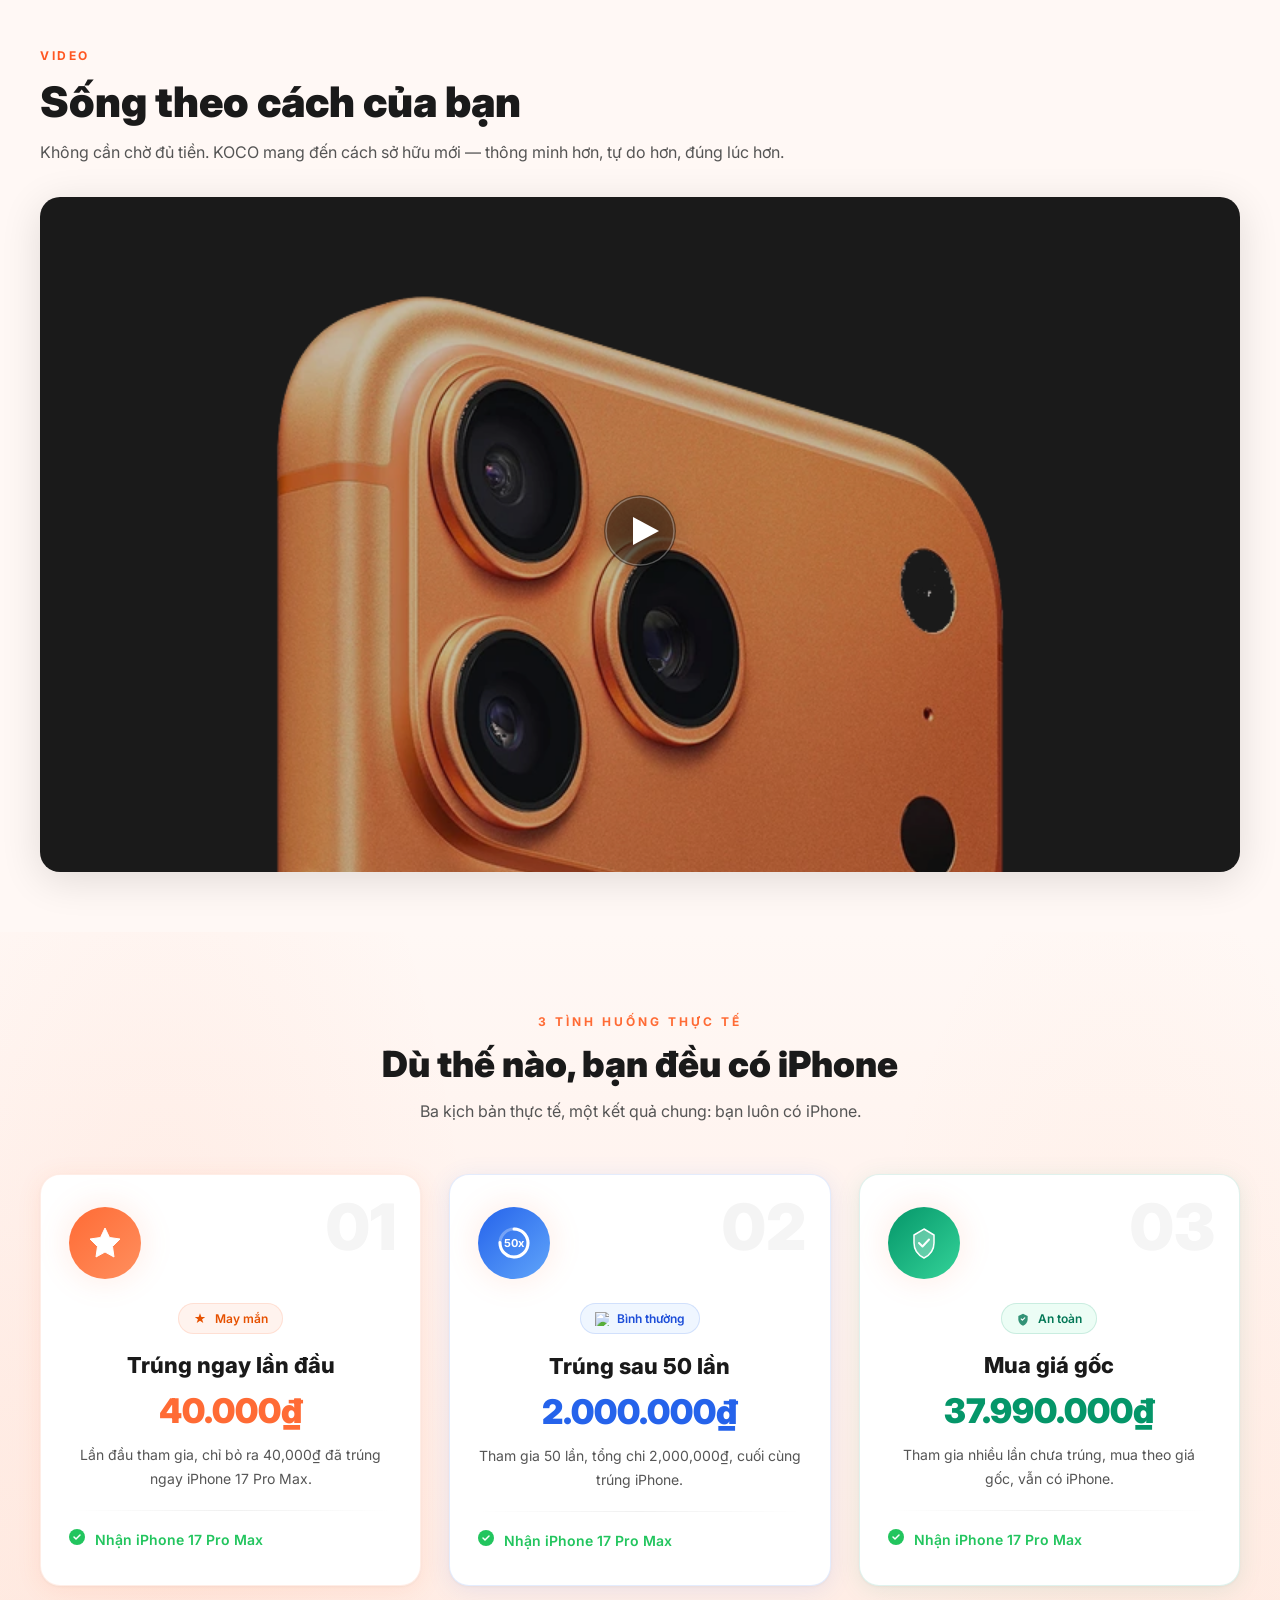
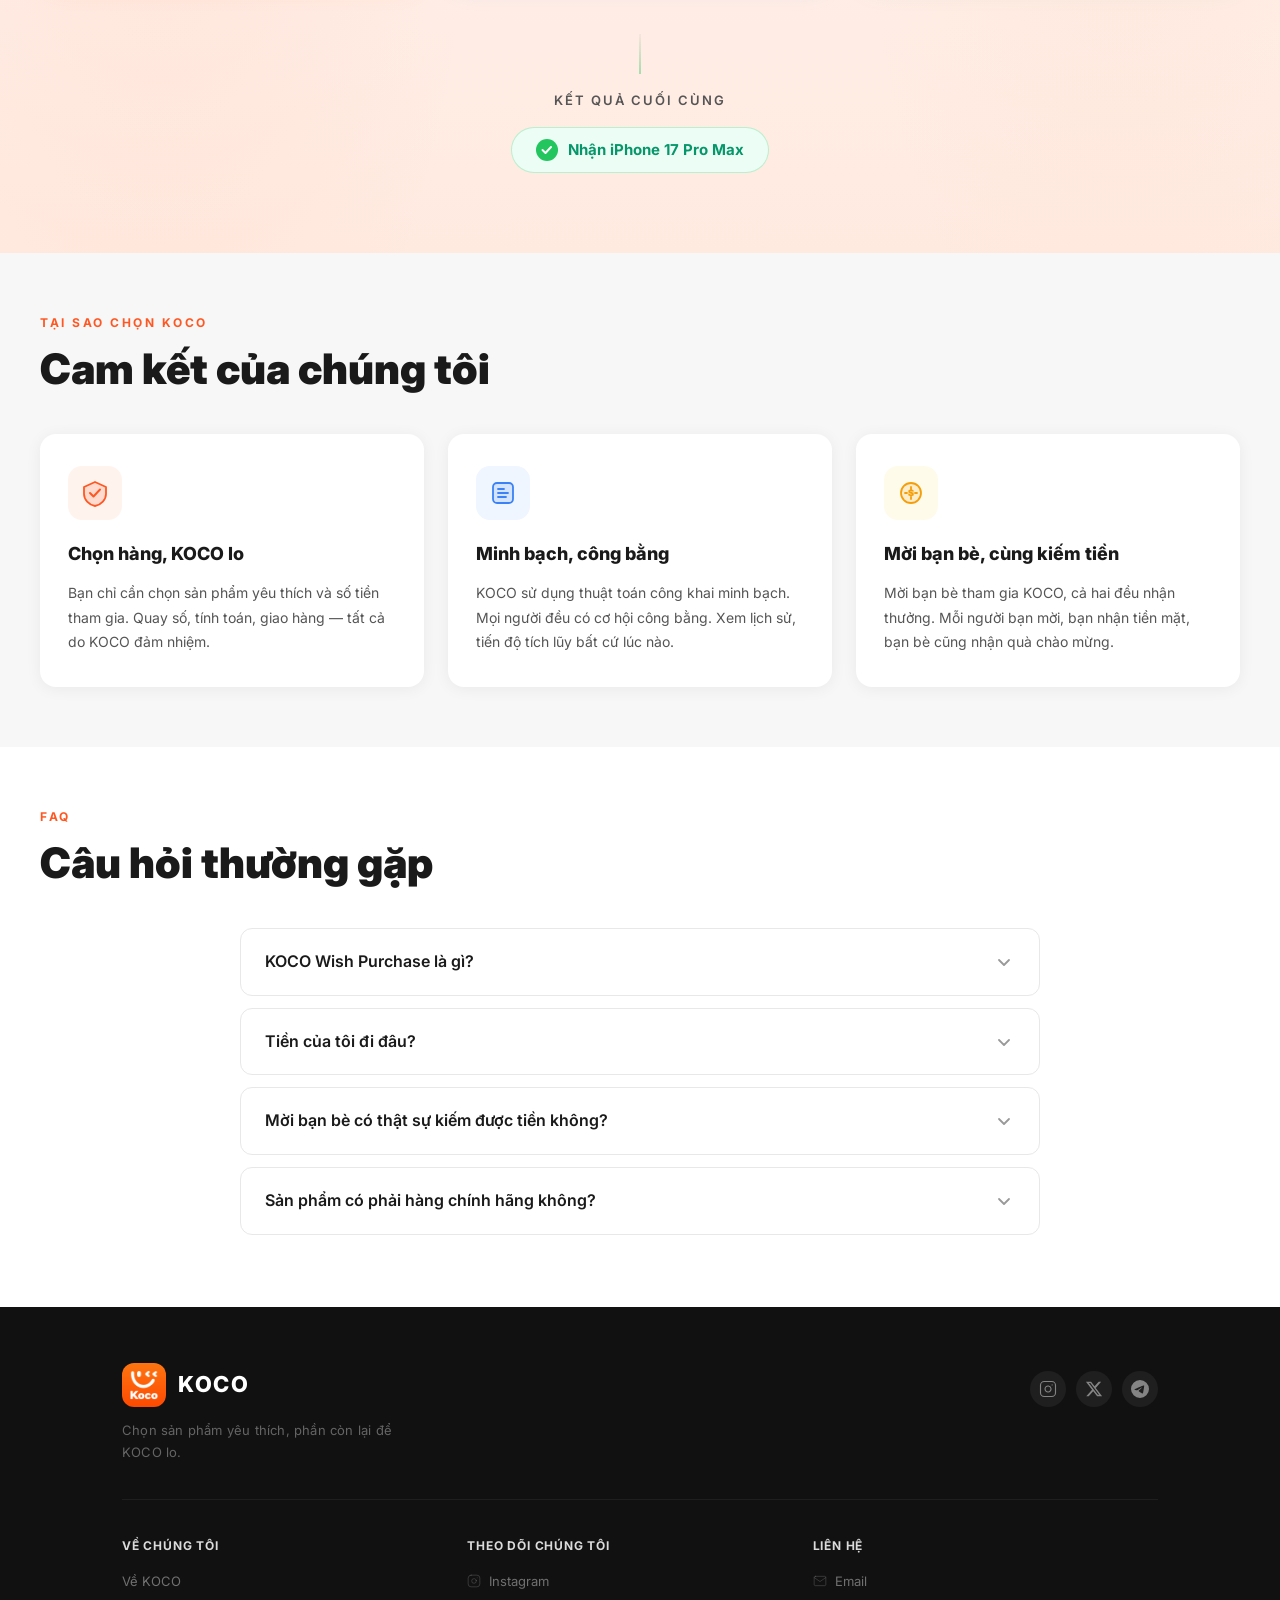
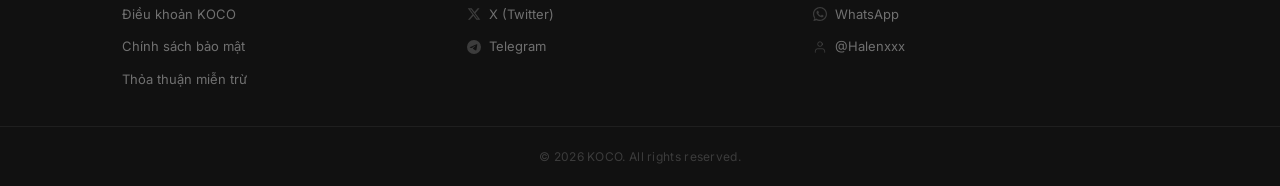
==== commit d3433483: "fix: KOC animation V5 - WhatsApp UI, product avatars, KOCO badge, Act3 centered card, auto loop" ====
--- a/index.html
+++ b/index.html
@@ -7,7 +7,7 @@
   <link rel="preconnect" href="https://fonts.googleapis.com" />
   <link rel="preconnect" href="https://fonts.gstatic.com" crossorigin />
   <link href="https://fonts.googleapis.com/css2?family=Inter:ital,wght@0,400;0,500;0,600;0,700;0,800;0,900;1,700;1,800;1,900&display=swap" rel="stylesheet" />
- <link rel="stylesheet" href="style.css?v=51" />
+ <link rel="stylesheet" href="style.css?v=52" />
 </head>
 <body>
 
@@ -1498,6 +1498,6 @@
 </div>
 
 <script src="script.js?v=43"></script>
-<script src="koc-animation.js?v=5"></script>
+<script src="koc-animation.js?v=6"></script>
 </body>
 </html>
--- a/style.css
+++ b/style.css
@@ -4770,3 +4770,272 @@
   position: relative;
   z-index: 2;
 }
+
+/* ========== KOC ANIMATION V5 ADDITIONS ========== */
+
+/* WhatsApp Status Bar */
+.koc-wa-statusbar {
+  display: flex;
+  justify-content: space-between;
+  align-items: center;
+  padding: 4px 10px 2px;
+  background: #075E54;
+  flex-shrink: 0;
+}
+.koc-wa-time {
+  font-size: 9px;
+  font-weight: 700;
+  color: white;
+  font-family: -apple-system, sans-serif;
+}
+.koc-wa-icons {
+  font-size: 7px;
+  color: white;
+  letter-spacing: 1px;
+}
+
+/* WhatsApp Top Navbar */
+.koc-wa-navbar {
+  display: flex;
+  justify-content: space-between;
+  align-items: center;
+  padding: 6px 10px 6px;
+  background: #075E54;
+  flex-shrink: 0;
+}
+.koc-wa-title {
+  font-size: 14px;
+  font-weight: 700;
+  color: white;
+  font-family: -apple-system, sans-serif;
+  letter-spacing: 0.2px;
+}
+.koc-wa-nav-icons {
+  display: flex;
+  gap: 10px;
+  align-items: center;
+}
+.koc-wa-icon {
+  font-size: 13px;
+  color: white;
+  cursor: pointer;
+}
+
+/* WhatsApp Tab Bar (Chats / Status / Calls) */
+.koc-wa-tabs {
+  display: flex;
+  background: #075E54;
+  flex-shrink: 0;
+}
+.koc-wa-tab {
+  flex: 1;
+  text-align: center;
+  font-size: 9px;
+  font-weight: 600;
+  color: rgba(255,255,255,0.7);
+  font-family: -apple-system, sans-serif;
+  padding: 5px 0 4px;
+  border-bottom: 2px solid transparent;
+  letter-spacing: 0.3px;
+}
+.koc-wa-tab.active {
+  color: white;
+  border-bottom-color: white;
+}
+
+/* WhatsApp Search Bar */
+.koc-wa-search {
+  display: flex;
+  align-items: center;
+  gap: 6px;
+  margin: 5px 6px 3px;
+  background: #F0F2F5;
+  border-radius: 18px;
+  padding: 4px 10px;
+  flex-shrink: 0;
+}
+.koc-wa-search-icon {
+  font-size: 9px;
+  color: #8696A0;
+}
+.koc-wa-search-text {
+  font-size: 9px;
+  color: #8696A0;
+  font-family: -apple-system, sans-serif;
+}
+
+/* WhatsApp Bottom Tab Bar */
+.koc-wa-bottombar {
+  display: flex;
+  justify-content: space-around;
+  padding: 5px 4px 8px;
+  background: #F0F2F5;
+  border-top: 1px solid #E0E0E0;
+  flex-shrink: 0;
+}
+.koc-wa-bottom-tab {
+  display: flex;
+  flex-direction: column;
+  align-items: center;
+  gap: 2px;
+}
+.koc-wa-bottom-tab span {
+  font-size: 6px;
+  color: #8696A0;
+  font-family: -apple-system, sans-serif;
+}
+.koc-wa-bottom-tab.active span {
+  color: #25D366;
+}
+
+/* Chat list background - WhatsApp white */
+.koc-chat-list {
+  background: #FFFFFF;
+}
+
+/* Chat item - WhatsApp style */
+.koc-chat-item {
+  display: flex;
+  align-items: center;
+  gap: 8px;
+  padding: 7px 10px;
+  background: white;
+  border-bottom: 1px solid #F0F2F5;
+  margin: 0;
+  border-radius: 0;
+}
+
+/* Product avatar SVG container */
+.koc-chat-avatar-svg {
+  width: 36px;
+  height: 36px;
+  border-radius: 50%;
+  flex-shrink: 0;
+  overflow: hidden;
+  box-shadow: 0 1px 3px rgba(0,0,0,0.15);
+}
+.koc-chat-avatar-svg svg {
+  width: 36px;
+  height: 36px;
+  display: block;
+  border-radius: 50%;
+}
+
+/* KOCO badge - premium pill style */
+.koc-badge {
+  display: inline-block;
+  background: linear-gradient(135deg, #FF6B35, #FF8C42);
+  color: white;
+  font-size: 6px;
+  font-weight: 700;
+  font-family: -apple-system, sans-serif;
+  padding: 1px 4px;
+  border-radius: 4px;
+  letter-spacing: 0.3px;
+  vertical-align: middle;
+  margin-left: 2px;
+  text-transform: uppercase;
+}
+
+/* Chat name - WhatsApp style */
+.koc-chat-name {
+  font-size: 10px;
+  font-weight: 600;
+  color: #111B21;
+  font-family: -apple-system, sans-serif;
+  white-space: nowrap;
+  overflow: hidden;
+  text-overflow: ellipsis;
+  line-height: 1.3;
+}
+
+/* Chat message preview */
+.koc-chat-msg {
+  font-size: 8.5px;
+  color: #667781;
+  font-family: -apple-system, sans-serif;
+  white-space: nowrap;
+  overflow: hidden;
+  text-overflow: ellipsis;
+  line-height: 1.3;
+}
+
+/* Time stamp */
+.koc-chat-time {
+  font-size: 7.5px;
+  color: #667781;
+  font-family: -apple-system, sans-serif;
+  flex-shrink: 0;
+  align-self: flex-start;
+  padding-top: 1px;
+}
+
+/* iPhone screen background - WhatsApp white */
+.koc-iphone-screen {
+  background: #FFFFFF;
+}
+
+/* Act 3: centered card (not fullscreen orange) */
+.koc-act-3 {
+  background: rgba(10, 10, 24, 0.95) !important;
+}
+
+.koc-logo-card {
+  position: relative;
+  width: 220px;
+  height: 220px;
+  background: radial-gradient(ellipse at center, #FF7043 0%, #FF5722 55%, #E64A19 100%);
+  border-radius: 32px;
+  display: flex;
+  flex-direction: column;
+  align-items: center;
+  justify-content: center;
+  gap: 6px;
+  box-shadow:
+    0 0 60px rgba(255, 87, 34, 0.5),
+    0 20px 60px rgba(0,0,0,0.4);
+  overflow: hidden;
+}
+
+.koc-burst-ring {
+  position: absolute;
+  width: 180px;
+  height: 180px;
+  border-radius: 50%;
+  border: 2px solid rgba(255,255,255,0.2);
+  top: 50%;
+  left: 50%;
+  transform: translate(-50%, -50%) scale(0);
+  z-index: 1;
+  pointer-events: none;
+}
+
+.koc-logo-img {
+  width: 70px;
+  height: 70px;
+  object-fit: contain;
+  position: relative;
+  z-index: 2;
+  filter: drop-shadow(0 4px 12px rgba(0,0,0,0.3));
+}
+
+.koc-logo-wordmark {
+  font-size: 32px;
+  font-weight: 900;
+  color: white;
+  font-family: 'Inter', -apple-system, sans-serif;
+  letter-spacing: -1px;
+  text-shadow: 0 2px 10px rgba(0,0,0,0.2);
+  position: relative;
+  z-index: 2;
+  line-height: 1;
+}
+
+.koc-logo-tagline {
+  font-size: 9px;
+  color: rgba(255,255,255,0.85);
+  font-family: -apple-system, sans-serif;
+  letter-spacing: 0.5px;
+  position: relative;
+  z-index: 2;
+}
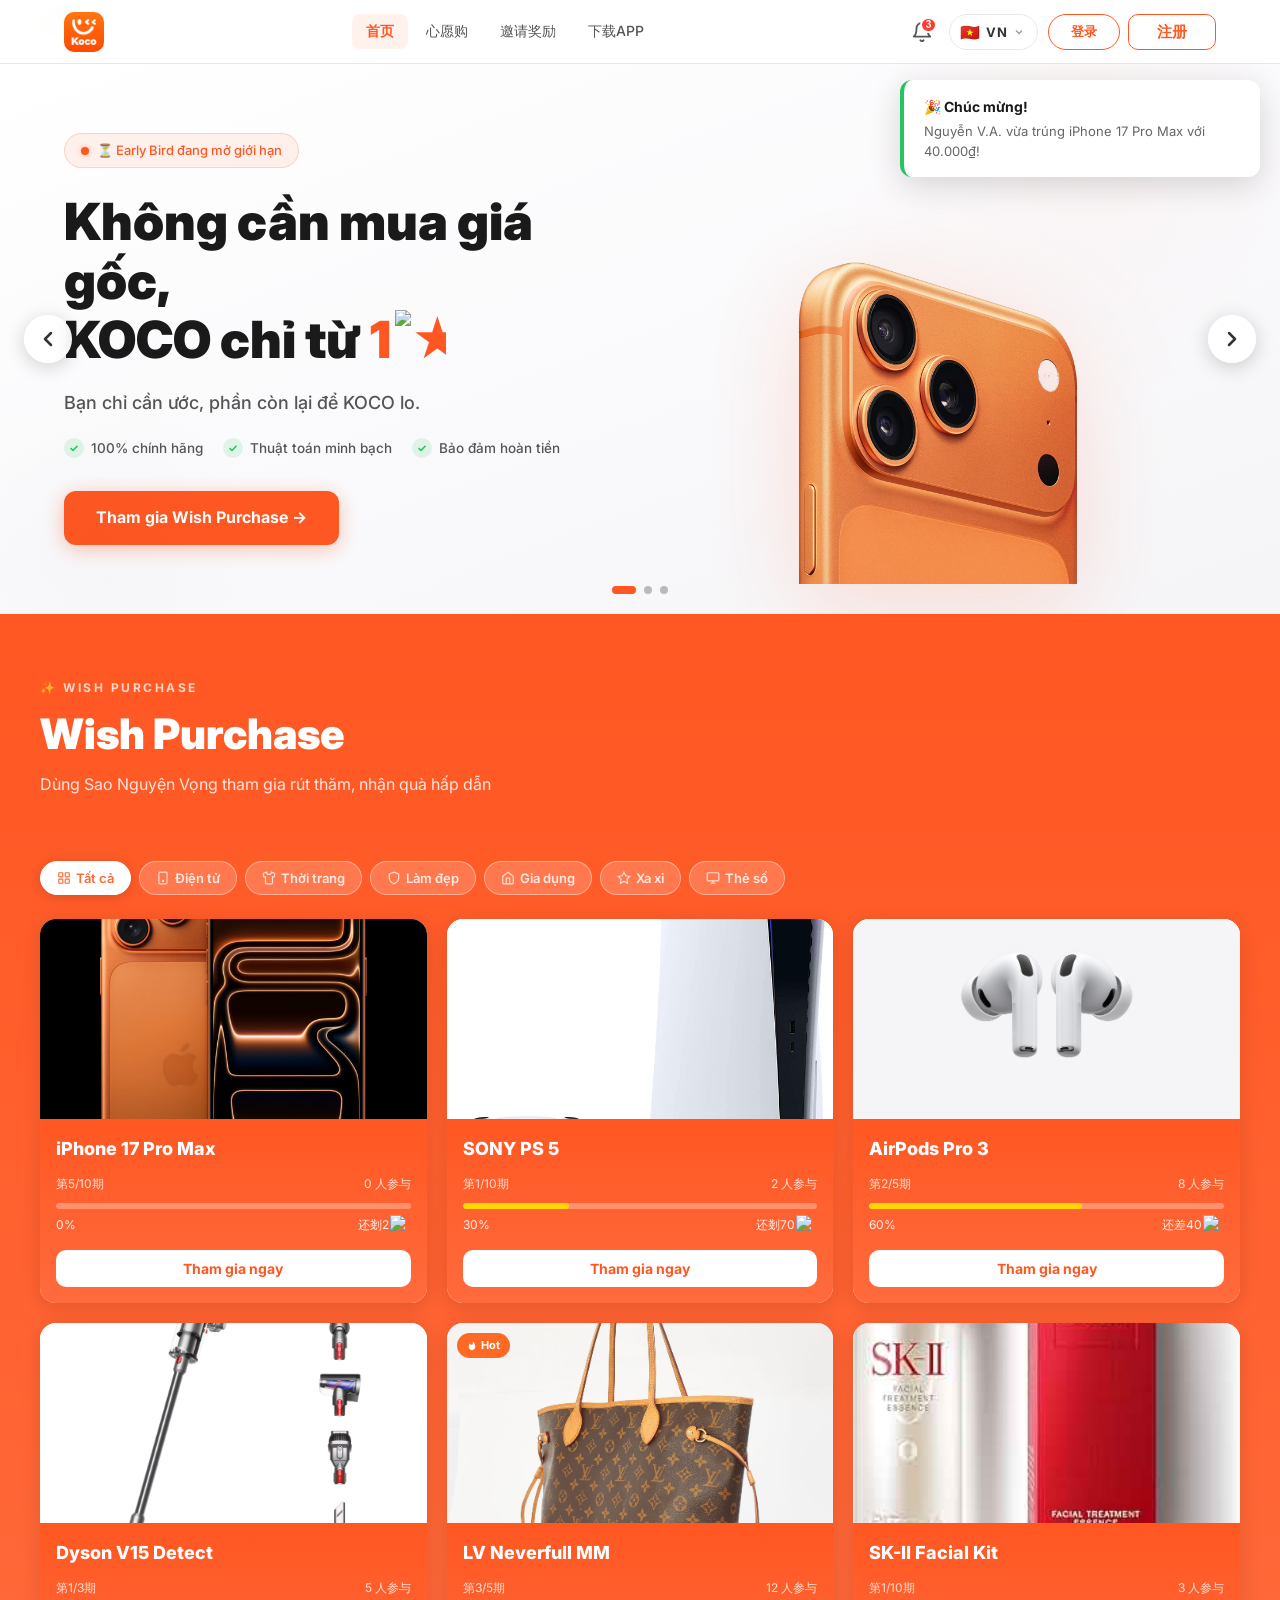
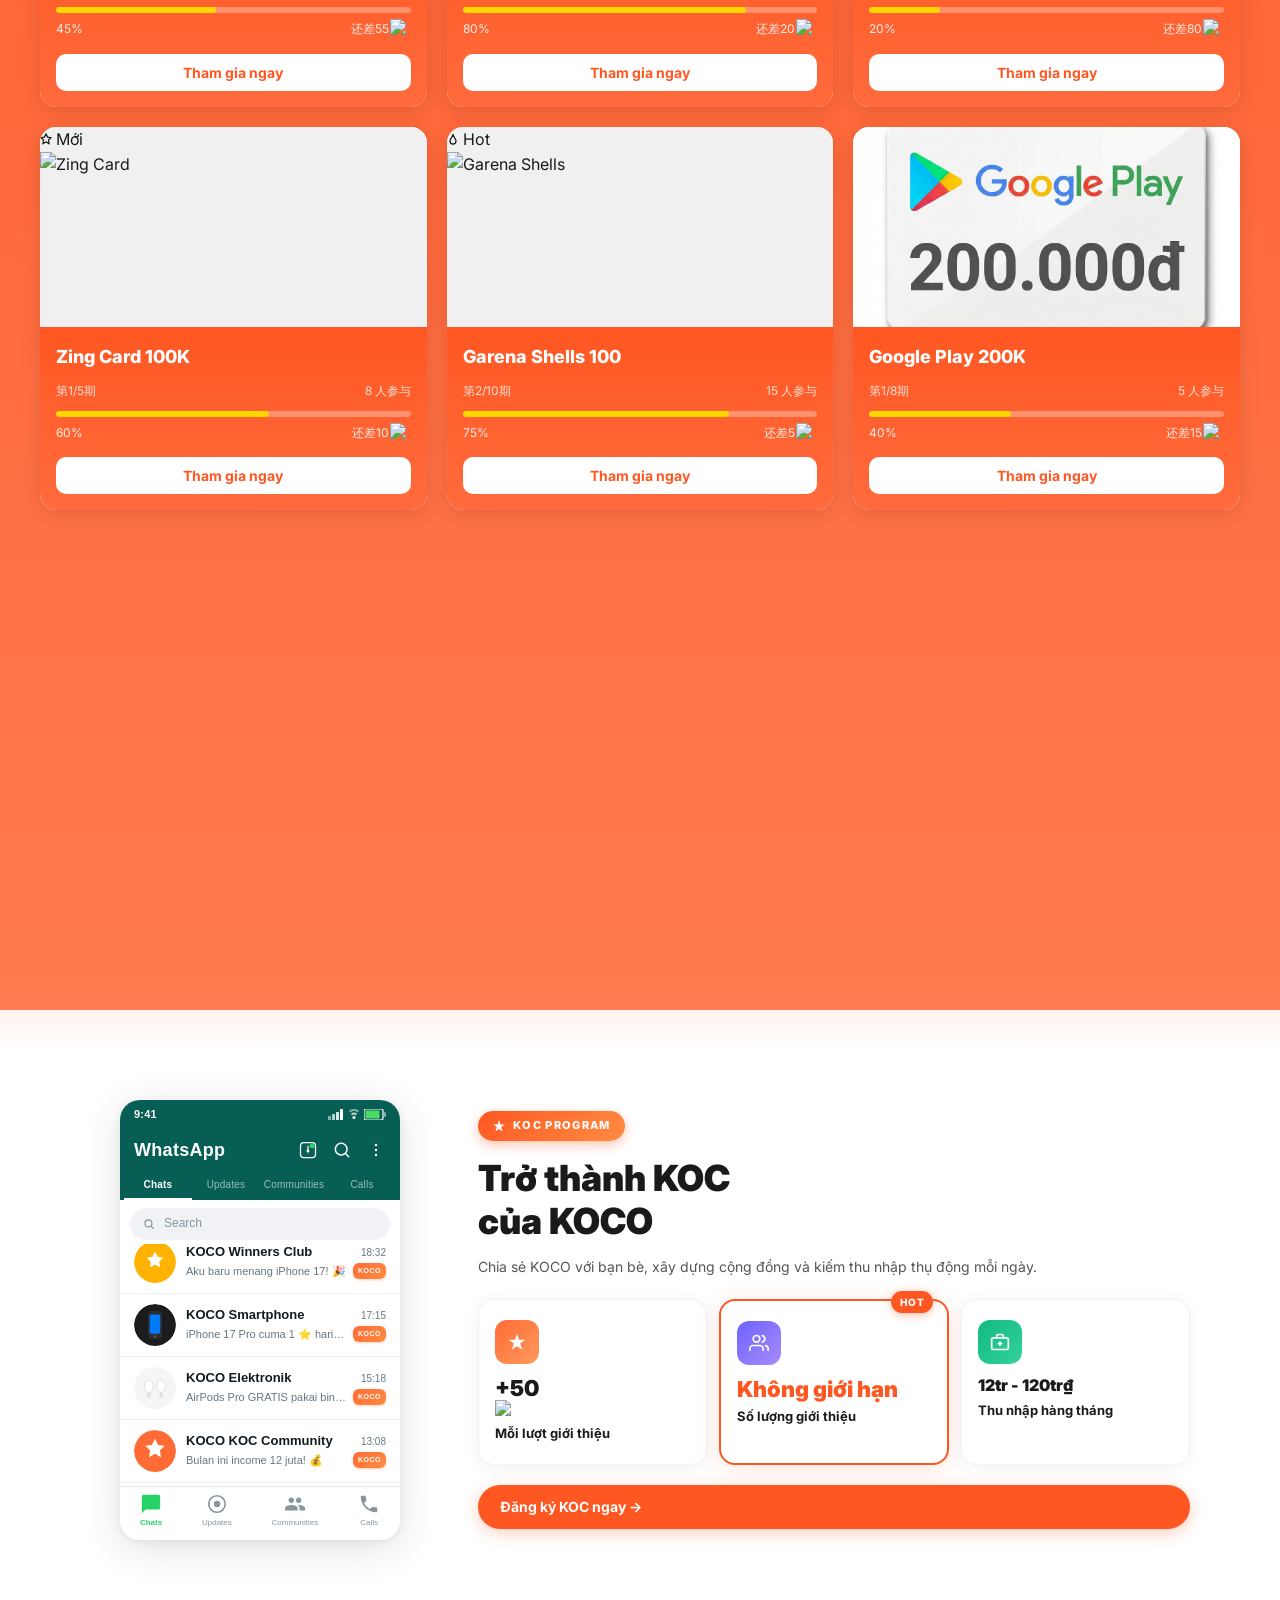
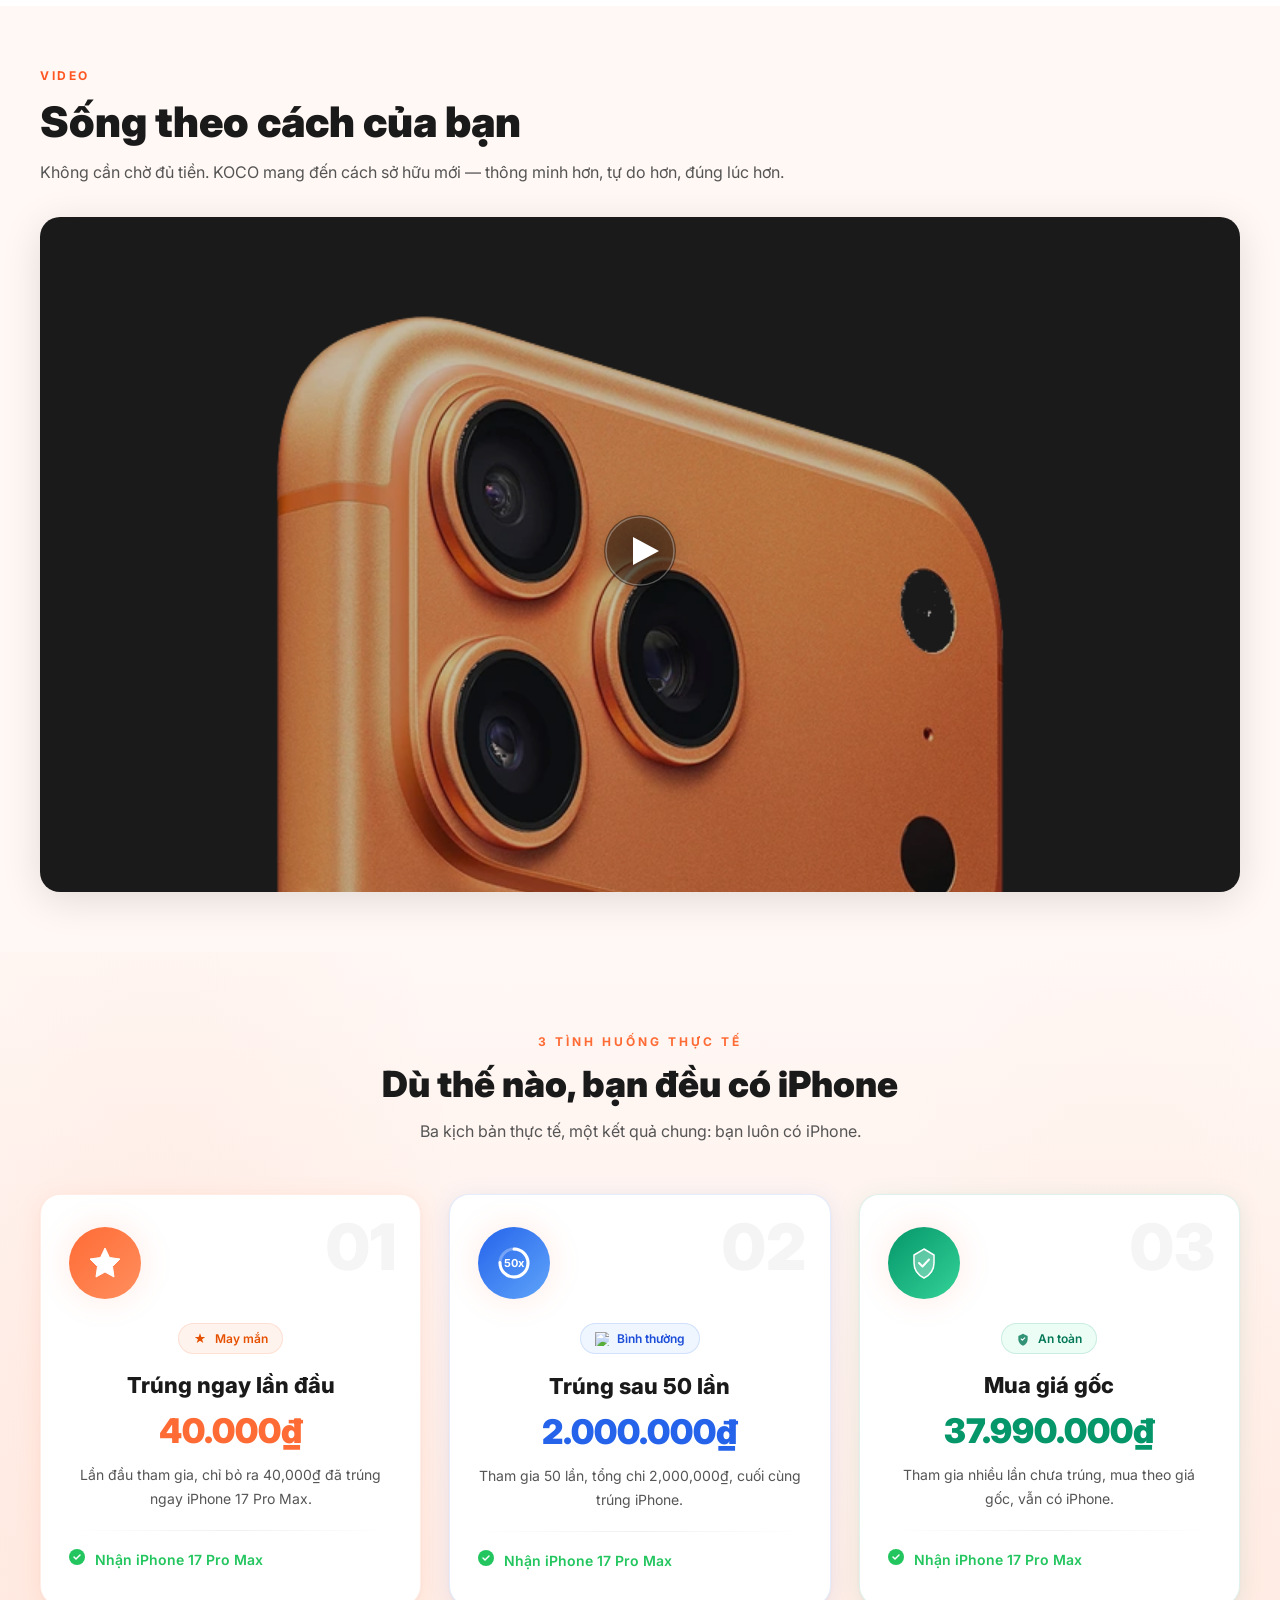
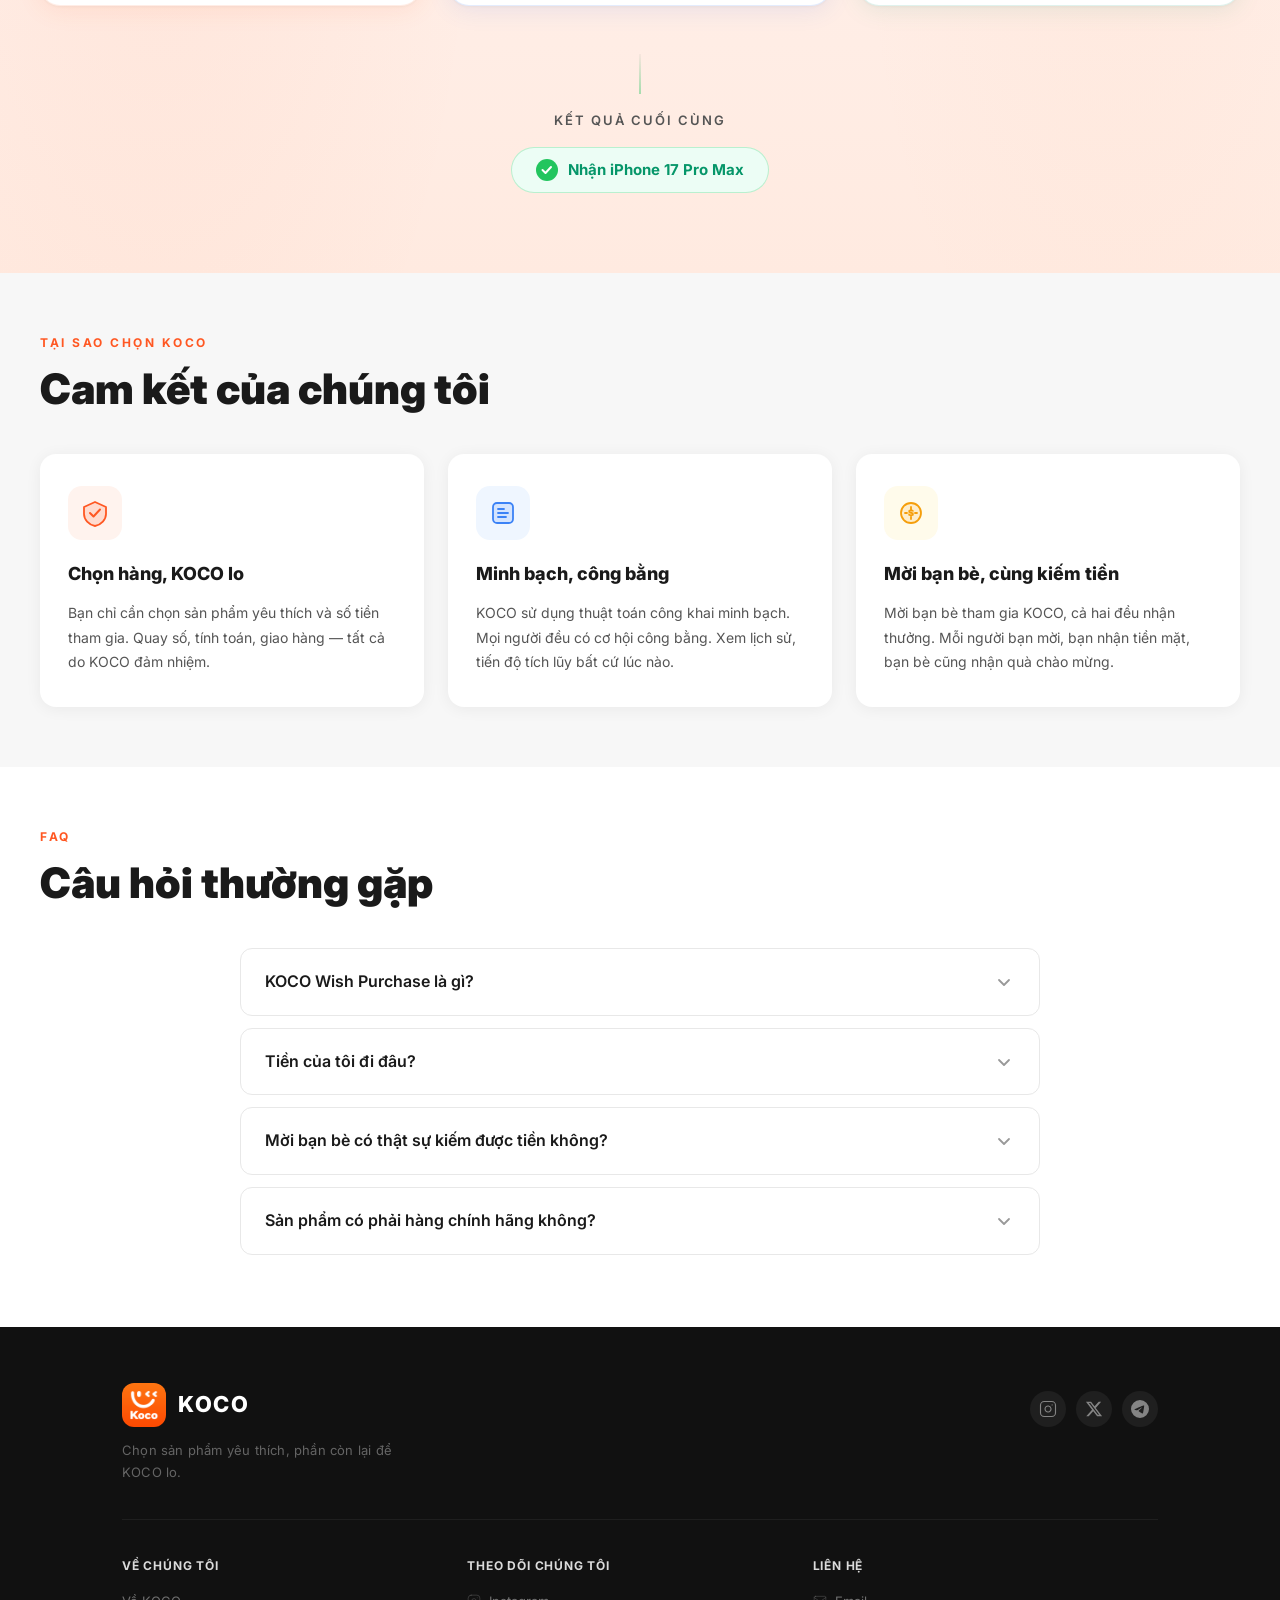
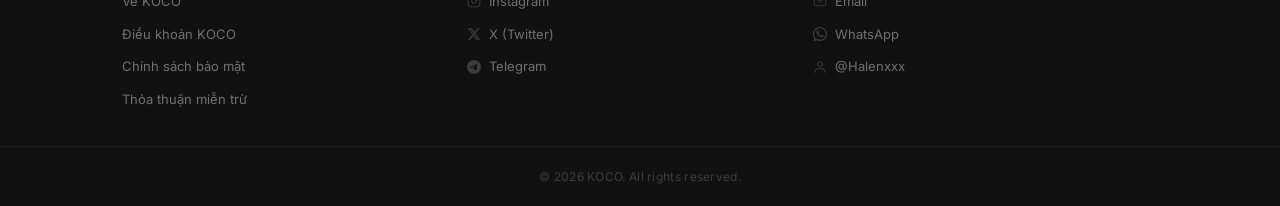
==== commit 93113348: "V6: Remove phone frame, pixel-perfect WhatsApp UI, auto-loop, premium KOCO badges" ====
--- a/index.html
+++ b/index.html
@@ -7,7 +7,7 @@
   <link rel="preconnect" href="https://fonts.googleapis.com" />
   <link rel="preconnect" href="https://fonts.gstatic.com" crossorigin />
   <link href="https://fonts.googleapis.com/css2?family=Inter:ital,wght@0,400;0,500;0,600;0,700;0,800;0,900;1,700;1,800;1,900&display=swap" rel="stylesheet" />
- <link rel="stylesheet" href="style.css?v=52" />
+ <link rel="stylesheet" href="style.css?v=60" />
 </head>
 <body>
 
@@ -1498,6 +1498,6 @@
 </div>
 
 <script src="script.js?v=43"></script>
-<script src="koc-animation.js?v=6"></script>
+<script src="koc-animation.js?v=60"></script>
 </body>
 </html>
--- a/style.css
+++ b/style.css
@@ -4403,7 +4403,8 @@
 
 
 
-/* ========== KOC VIDEO-STYLE ANIMATION V4 ========== */
+
+/* ========== KOC ANIMATION V6 — No phone frame, pixel-perfect WhatsApp ========== */
 
 /* Override old card CSS */
 #kocVisualCard {
@@ -4413,22 +4414,26 @@
   transition: none !important;
   padding: 0 !important;
   aspect-ratio: unset !important;
-  min-height: 440px !important;
-  overflow: hidden !important;
-}
-
-/* Wrapper */
+  min-height: 460px !important;
+  overflow: visible !important;
+  background: transparent !important;
+  box-shadow: none !important;
+  border-radius: 0 !important;
+}
+#kocVisualCard::after { display: none !important; }
+
+/* Wrapper — transparent, no background */
 .koc-anim-wrapper {
   position: relative;
   width: 100%;
-  min-height: 440px;
+  min-height: 460px;
   height: 100%;
-  overflow: hidden;
-  border-radius: 24px;
-  background: #1a1a2e;
-}
-
-/* Acts - stacked absolutely */
+  overflow: visible;
+  border-radius: 0;
+  background: transparent;
+}
+
+/* Acts — stacked absolutely */
 .koc-act {
   position: absolute;
   inset: 0;
@@ -4439,172 +4444,248 @@
   pointer-events: none;
 }
 
-/* ---- ACT 1: iPhone Frame ---- */
+/* ============================================ */
+/* ACT 1: WhatsApp Card — floats in page        */
+/* ============================================ */
 .koc-act-1 {
-  background: linear-gradient(135deg, #1a1a2e 0%, #0d0d1a 100%);
-}
-
-/* iPhone outer shell */
-.koc-iphone {
-  width: 200px;
-  height: 390px;
-  background: linear-gradient(180deg, #2a2a2e 0%, #1c1c1e 100%);
-  border-radius: 40px;
-  border: 3px solid #3a3a3c;
+  background: transparent;
+}
+
+/* The WhatsApp card itself */
+.wa-card {
+  width: 280px;
+  height: 440px;
+  background: #FFFFFF;
+  border-radius: 20px;
+  overflow: hidden;
+  display: flex;
+  flex-direction: column;
   box-shadow:
-    0 0 0 1px #555,
-    0 0 0 2px #2a2a2a,
-    0 24px 60px rgba(0,0,0,0.7),
-    inset 0 0 0 1px rgba(255,255,255,0.05);
-  display: flex;
-  flex-direction: column;
-  overflow: hidden;
-  position: relative;
-}
-
-/* Dynamic Island (notch) */
-.koc-iphone-notch {
-  position: absolute;
-  top: 10px;
-  left: 50%;
-  transform: translateX(-50%);
-  width: 80px;
-  height: 22px;
-  background: #000;
+    0 8px 40px rgba(0,0,0,0.12),
+    0 2px 8px rgba(0,0,0,0.06);
+  font-family: -apple-system, 'Segoe UI', 'Helvetica Neue', sans-serif;
+  -webkit-font-smoothing: antialiased;
+}
+
+/* --- Status bar --- */
+.wa-statusbar {
+  display: flex;
+  justify-content: space-between;
+  align-items: center;
+  padding: 6px 14px 4px;
+  background: #075E54;
+  flex-shrink: 0;
+}
+.wa-sb-time {
+  font-size: 11px;
+  font-weight: 600;
+  color: white;
+  letter-spacing: 0.2px;
+}
+.wa-sb-right {
+  display: flex;
+  align-items: center;
+  gap: 5px;
+}
+
+/* --- Header --- */
+.wa-header {
+  display: flex;
+  justify-content: space-between;
+  align-items: center;
+  padding: 8px 14px 6px;
+  background: #075E54;
+  flex-shrink: 0;
+}
+.wa-header-title {
+  font-size: 18px;
+  font-weight: 700;
+  color: white;
+  letter-spacing: 0.3px;
+}
+.wa-header-icons {
+  display: flex;
+  align-items: center;
+  gap: 14px;
+}
+
+/* --- Tabs --- */
+.wa-tabs {
+  display: flex;
+  background: #075E54;
+  padding: 0 4px;
+  flex-shrink: 0;
+}
+.wa-tab {
+  flex: 1;
+  text-align: center;
+  font-size: 10px;
+  font-weight: 500;
+  color: rgba(255,255,255,0.6);
+  padding: 7px 0 5px;
+  border-bottom: 2.5px solid transparent;
+  letter-spacing: 0.2px;
+  transition: color 0.2s, border-color 0.2s;
+}
+.wa-tab-active {
+  color: white;
+  font-weight: 600;
+  border-bottom-color: white;
+}
+
+/* --- Search bar --- */
+.wa-search {
+  display: flex;
+  align-items: center;
+  gap: 8px;
+  margin: 8px 10px 4px;
+  background: #F0F2F5;
   border-radius: 20px;
-  z-index: 20;
-}
-
-/* Screen area */
-.koc-iphone-screen {
-  flex: 1;
-  background: #f2f2f7;
-  display: flex;
-  flex-direction: column;
-  overflow: hidden;
-  margin: 0;
-  padding-top: 36px; /* space for notch */
-  border-radius: 38px;
-}
-
-/* Chat app header with KOCO logo */
-.koc-chat-header {
-  display: flex;
-  align-items: center;
-  justify-content: space-between;
-  padding: 6px 12px 6px;
-  background: #f2f2f7;
-  border-bottom: 1px solid #e0e0e0;
+  padding: 6px 12px;
   flex-shrink: 0;
 }
-
-.koc-chat-logo {
-  display: flex;
-  align-items: center;
-  gap: 4px;
-}
-
-.koc-chat-search {
-  font-size: 9px;
-  color: #aaa;
-  font-family: -apple-system, sans-serif;
-  background: #e5e5ea;
-  padding: 3px 8px;
-  border-radius: 8px;
-}
-
-/* Scrolling chat list */
-.koc-chat-list {
+.wa-search-text {
+  font-size: 12px;
+  color: #8696A0;
+}
+
+/* --- Chat list --- */
+.wa-chat-list {
   flex: 1;
   overflow: hidden;
-  padding: 2px 0;
-}
-
-.koc-chat-item {
-  display: flex;
-  align-items: center;
-  gap: 8px;
-  padding: 6px 8px;
   background: white;
-  margin: 1px 4px;
-  border-radius: 10px;
-}
-
-.koc-chat-avatar {
-  width: 30px;
-  height: 30px;
+}
+
+/* Single chat row */
+.wa-chat-row {
+  display: flex;
+  align-items: center;
+  gap: 10px;
+  padding: 10px 14px;
+  border-bottom: 1px solid #F0F2F5;
+}
+
+/* Avatar */
+.wa-avatar {
+  width: 42px;
+  height: 42px;
   border-radius: 50%;
   flex-shrink: 0;
-  display: flex;
-  align-items: center;
-  justify-content: center;
-  color: white;
-  font-size: 9px;
-  font-weight: 700;
-  font-family: -apple-system, sans-serif;
-}
-
-.koc-chat-info { flex: 1; min-width: 0; }
-
-.koc-chat-name {
-  font-size: 9px;
-  font-weight: 700;
-  color: #1a1a1a;
-  font-family: -apple-system, sans-serif;
+  overflow: hidden;
+}
+.wa-avatar svg {
+  width: 42px;
+  height: 42px;
+  display: block;
+}
+
+/* Chat body */
+.wa-chat-body {
+  flex: 1;
+  min-width: 0;
+  display: flex;
+  flex-direction: column;
+  gap: 2px;
+}
+
+.wa-chat-top {
+  display: flex;
+  justify-content: space-between;
+  align-items: baseline;
+}
+
+.wa-chat-name {
+  font-size: 13px;
+  font-weight: 600;
+  color: #111B21;
   white-space: nowrap;
   overflow: hidden;
   text-overflow: ellipsis;
-}
-
-.koc-chat-msg {
-  font-size: 8px;
-  color: #888;
-  font-family: -apple-system, sans-serif;
+  flex: 1;
+  line-height: 1.3;
+}
+
+.wa-chat-time {
+  font-size: 10px;
+  color: #667781;
+  flex-shrink: 0;
+  margin-left: 8px;
+}
+
+.wa-chat-bottom {
+  display: flex;
+  align-items: center;
+  gap: 6px;
+}
+
+.wa-chat-preview {
+  font-size: 11px;
+  color: #667781;
   white-space: nowrap;
   overflow: hidden;
   text-overflow: ellipsis;
-}
-
-.koc-chat-time {
+  flex: 1;
+  line-height: 1.3;
+}
+
+/* KOCO pill badge — premium orange gradient */
+.wa-koco-pill {
+  display: inline-flex;
+  align-items: center;
+  background: linear-gradient(135deg, #FF6B35, #FF8C42);
+  color: white;
   font-size: 7px;
-  color: #aaa;
-  font-family: -apple-system, sans-serif;
+  font-weight: 700;
+  padding: 2px 5px;
+  border-radius: 6px;
+  letter-spacing: 0.5px;
+  text-transform: uppercase;
   flex-shrink: 0;
-}
-
-/* Bottom tab bar */
-.koc-iphone-bar {
+  box-shadow: 0 1px 3px rgba(255,107,53,0.3);
+}
+
+/* --- Bottom bar --- */
+.wa-bottombar {
   display: flex;
   justify-content: space-around;
-  padding: 5px 4px 10px;
-  background: rgba(242,242,247,0.97);
-  border-top: 1px solid #ddd;
+  padding: 6px 0 10px;
+  background: white;
+  border-top: 1px solid #E8E8E8;
   flex-shrink: 0;
 }
 
-.koc-phone-tab {
-  font-size: 6px;
-  color: #888;
-  font-family: -apple-system, sans-serif;
-  text-align: center;
-}
-
-.koc-phone-tab.active { color: #FF6B35; font-weight: 700; }
-
-/* ---- ACT 2: Social Icons ---- */
+.wa-btab {
+  display: flex;
+  flex-direction: column;
+  align-items: center;
+  gap: 2px;
+}
+.wa-btab span {
+  font-size: 8px;
+  color: #8696A0;
+  font-weight: 500;
+}
+.wa-btab-active span {
+  color: #25D366;
+  font-weight: 600;
+}
+
+/* ============================================ */
+/* ACT 2: Social Icons                          */
+/* ============================================ */
 .koc-act-2 {
-  background: radial-gradient(ellipse at 25% 25%, rgba(120,60,220,0.35) 0%, transparent 55%),
-              radial-gradient(ellipse at 75% 75%, rgba(20,80,220,0.25) 0%, transparent 55%),
-              radial-gradient(ellipse at 75% 25%, rgba(180,30,80,0.2) 0%, transparent 45%),
-              #0a0a18;
-}
-
-/* 2x2 grid, centered, with enough space for bubbles */
+  background: radial-gradient(ellipse at 25% 25%, rgba(120,60,220,0.25) 0%, transparent 55%),
+              radial-gradient(ellipse at 75% 75%, rgba(20,80,220,0.18) 0%, transparent 55%),
+              radial-gradient(ellipse at 75% 25%, rgba(180,30,80,0.12) 0%, transparent 45%),
+              #0d0d1a;
+  border-radius: 20px;
+}
+
 .koc-icons-grid {
   display: grid;
   grid-template-columns: 1fr 1fr;
-  gap: 40px 60px;
-  padding: 20px 40px;
+  gap: 36px 50px;
+  padding: 20px 30px;
   position: relative;
 }
 
@@ -4625,7 +4706,6 @@
   width: 56px;
   height: 56px;
 }
-
 .koc-icon-img svg {
   display: block;
   width: 56px;
@@ -4649,13 +4729,12 @@
   font-size: 12px;
   font-weight: 600;
   color: white;
-  font-family: -apple-system, sans-serif;
   position: relative;
   z-index: 2;
   text-shadow: 0 1px 4px rgba(0,0,0,0.5);
 }
 
-/* Bubble - positioned to the RIGHT of icon, inside card bounds */
+/* Bubble */
 .koc-icon-bubble {
   position: absolute;
   top: -4px;
@@ -4680,7 +4759,6 @@
   bottom: 30px;
 }
 
-/* Left column: bubble goes right (already default) */
 /* Right column: bubble goes LEFT */
 .koc-icon-item:nth-child(2) .koc-icon-bubble,
 .koc-icon-item:nth-child(4) .koc-icon-bubble {
@@ -4692,7 +4770,6 @@
   font-size: 10px;
   font-weight: 700;
   color: white;
-  font-family: -apple-system, sans-serif;
   line-height: 1.7;
   white-space: nowrap;
   overflow: hidden;
@@ -4702,7 +4779,6 @@
 .koc-bubble-sub {
   font-size: 9px;
   color: rgba(255,255,255,0.7);
-  font-family: -apple-system, sans-serif;
   line-height: 1.6;
   white-space: nowrap;
   overflow: hidden;
@@ -4716,268 +4792,12 @@
   font-weight: 600;
 }
 
-/* ---- ACT 3: Logo Burst ---- */
-.koc-act-3 {
-  background: radial-gradient(ellipse at center, #FF7043 0%, #FF5722 50%, #E64A19 100%);
-}
-
-.koc-logo-burst {
-  display: flex;
-  flex-direction: column;
-  align-items: center;
-  gap: 6px;
-  position: relative;
-  z-index: 2;
-}
-
-.koc-burst-ring {
-  position: absolute;
-  width: 200px;
-  height: 200px;
-  border-radius: 50%;
-  border: 3px solid rgba(255,255,255,0.25);
-  top: 50%;
-  left: 50%;
-  transform: translate(-50%, -50%) scale(0);
-  z-index: 1;
-}
-
-.koc-logo-img {
-  width: 90px;
-  height: 90px;
-  object-fit: contain;
-  position: relative;
-  z-index: 2;
-  filter: drop-shadow(0 8px 24px rgba(0,0,0,0.3));
-}
-
-.koc-logo-wordmark {
-  font-size: 44px;
-  font-weight: 900;
-  color: white;
-  font-family: 'Inter', -apple-system, sans-serif;
-  letter-spacing: -1px;
-  text-shadow: 0 4px 20px rgba(0,0,0,0.25);
-  position: relative;
-  z-index: 2;
-}
-
-.koc-logo-tagline {
-  font-size: 11px;
-  color: rgba(255,255,255,0.8);
-  font-family: -apple-system, sans-serif;
-  letter-spacing: 0.5px;
-  position: relative;
-  z-index: 2;
-}
-
-/* ========== KOC ANIMATION V5 ADDITIONS ========== */
-
-/* WhatsApp Status Bar */
-.koc-wa-statusbar {
-  display: flex;
-  justify-content: space-between;
-  align-items: center;
-  padding: 4px 10px 2px;
-  background: #075E54;
-  flex-shrink: 0;
-}
-.koc-wa-time {
-  font-size: 9px;
-  font-weight: 700;
-  color: white;
-  font-family: -apple-system, sans-serif;
-}
-.koc-wa-icons {
-  font-size: 7px;
-  color: white;
-  letter-spacing: 1px;
-}
-
-/* WhatsApp Top Navbar */
-.koc-wa-navbar {
-  display: flex;
-  justify-content: space-between;
-  align-items: center;
-  padding: 6px 10px 6px;
-  background: #075E54;
-  flex-shrink: 0;
-}
-.koc-wa-title {
-  font-size: 14px;
-  font-weight: 700;
-  color: white;
-  font-family: -apple-system, sans-serif;
-  letter-spacing: 0.2px;
-}
-.koc-wa-nav-icons {
-  display: flex;
-  gap: 10px;
-  align-items: center;
-}
-.koc-wa-icon {
-  font-size: 13px;
-  color: white;
-  cursor: pointer;
-}
-
-/* WhatsApp Tab Bar (Chats / Status / Calls) */
-.koc-wa-tabs {
-  display: flex;
-  background: #075E54;
-  flex-shrink: 0;
-}
-.koc-wa-tab {
-  flex: 1;
-  text-align: center;
-  font-size: 9px;
-  font-weight: 600;
-  color: rgba(255,255,255,0.7);
-  font-family: -apple-system, sans-serif;
-  padding: 5px 0 4px;
-  border-bottom: 2px solid transparent;
-  letter-spacing: 0.3px;
-}
-.koc-wa-tab.active {
-  color: white;
-  border-bottom-color: white;
-}
-
-/* WhatsApp Search Bar */
-.koc-wa-search {
-  display: flex;
-  align-items: center;
-  gap: 6px;
-  margin: 5px 6px 3px;
-  background: #F0F2F5;
-  border-radius: 18px;
-  padding: 4px 10px;
-  flex-shrink: 0;
-}
-.koc-wa-search-icon {
-  font-size: 9px;
-  color: #8696A0;
-}
-.koc-wa-search-text {
-  font-size: 9px;
-  color: #8696A0;
-  font-family: -apple-system, sans-serif;
-}
-
-/* WhatsApp Bottom Tab Bar */
-.koc-wa-bottombar {
-  display: flex;
-  justify-content: space-around;
-  padding: 5px 4px 8px;
-  background: #F0F2F5;
-  border-top: 1px solid #E0E0E0;
-  flex-shrink: 0;
-}
-.koc-wa-bottom-tab {
-  display: flex;
-  flex-direction: column;
-  align-items: center;
-  gap: 2px;
-}
-.koc-wa-bottom-tab span {
-  font-size: 6px;
-  color: #8696A0;
-  font-family: -apple-system, sans-serif;
-}
-.koc-wa-bottom-tab.active span {
-  color: #25D366;
-}
-
-/* Chat list background - WhatsApp white */
-.koc-chat-list {
-  background: #FFFFFF;
-}
-
-/* Chat item - WhatsApp style */
-.koc-chat-item {
-  display: flex;
-  align-items: center;
-  gap: 8px;
-  padding: 7px 10px;
-  background: white;
-  border-bottom: 1px solid #F0F2F5;
-  margin: 0;
-  border-radius: 0;
-}
-
-/* Product avatar SVG container */
-.koc-chat-avatar-svg {
-  width: 36px;
-  height: 36px;
-  border-radius: 50%;
-  flex-shrink: 0;
-  overflow: hidden;
-  box-shadow: 0 1px 3px rgba(0,0,0,0.15);
-}
-.koc-chat-avatar-svg svg {
-  width: 36px;
-  height: 36px;
-  display: block;
-  border-radius: 50%;
-}
-
-/* KOCO badge - premium pill style */
-.koc-badge {
-  display: inline-block;
-  background: linear-gradient(135deg, #FF6B35, #FF8C42);
-  color: white;
-  font-size: 6px;
-  font-weight: 700;
-  font-family: -apple-system, sans-serif;
-  padding: 1px 4px;
-  border-radius: 4px;
-  letter-spacing: 0.3px;
-  vertical-align: middle;
-  margin-left: 2px;
-  text-transform: uppercase;
-}
-
-/* Chat name - WhatsApp style */
-.koc-chat-name {
-  font-size: 10px;
-  font-weight: 600;
-  color: #111B21;
-  font-family: -apple-system, sans-serif;
-  white-space: nowrap;
-  overflow: hidden;
-  text-overflow: ellipsis;
-  line-height: 1.3;
-}
-
-/* Chat message preview */
-.koc-chat-msg {
-  font-size: 8.5px;
-  color: #667781;
-  font-family: -apple-system, sans-serif;
-  white-space: nowrap;
-  overflow: hidden;
-  text-overflow: ellipsis;
-  line-height: 1.3;
-}
-
-/* Time stamp */
-.koc-chat-time {
-  font-size: 7.5px;
-  color: #667781;
-  font-family: -apple-system, sans-serif;
-  flex-shrink: 0;
-  align-self: flex-start;
-  padding-top: 1px;
-}
-
-/* iPhone screen background - WhatsApp white */
-.koc-iphone-screen {
-  background: #FFFFFF;
-}
-
-/* Act 3: centered card (not fullscreen orange) */
+/* ============================================ */
+/* ACT 3: Logo Burst — centered card            */
+/* ============================================ */
 .koc-act-3 {
   background: rgba(10, 10, 24, 0.95) !important;
+  border-radius: 20px;
 }
 
 .koc-logo-card {
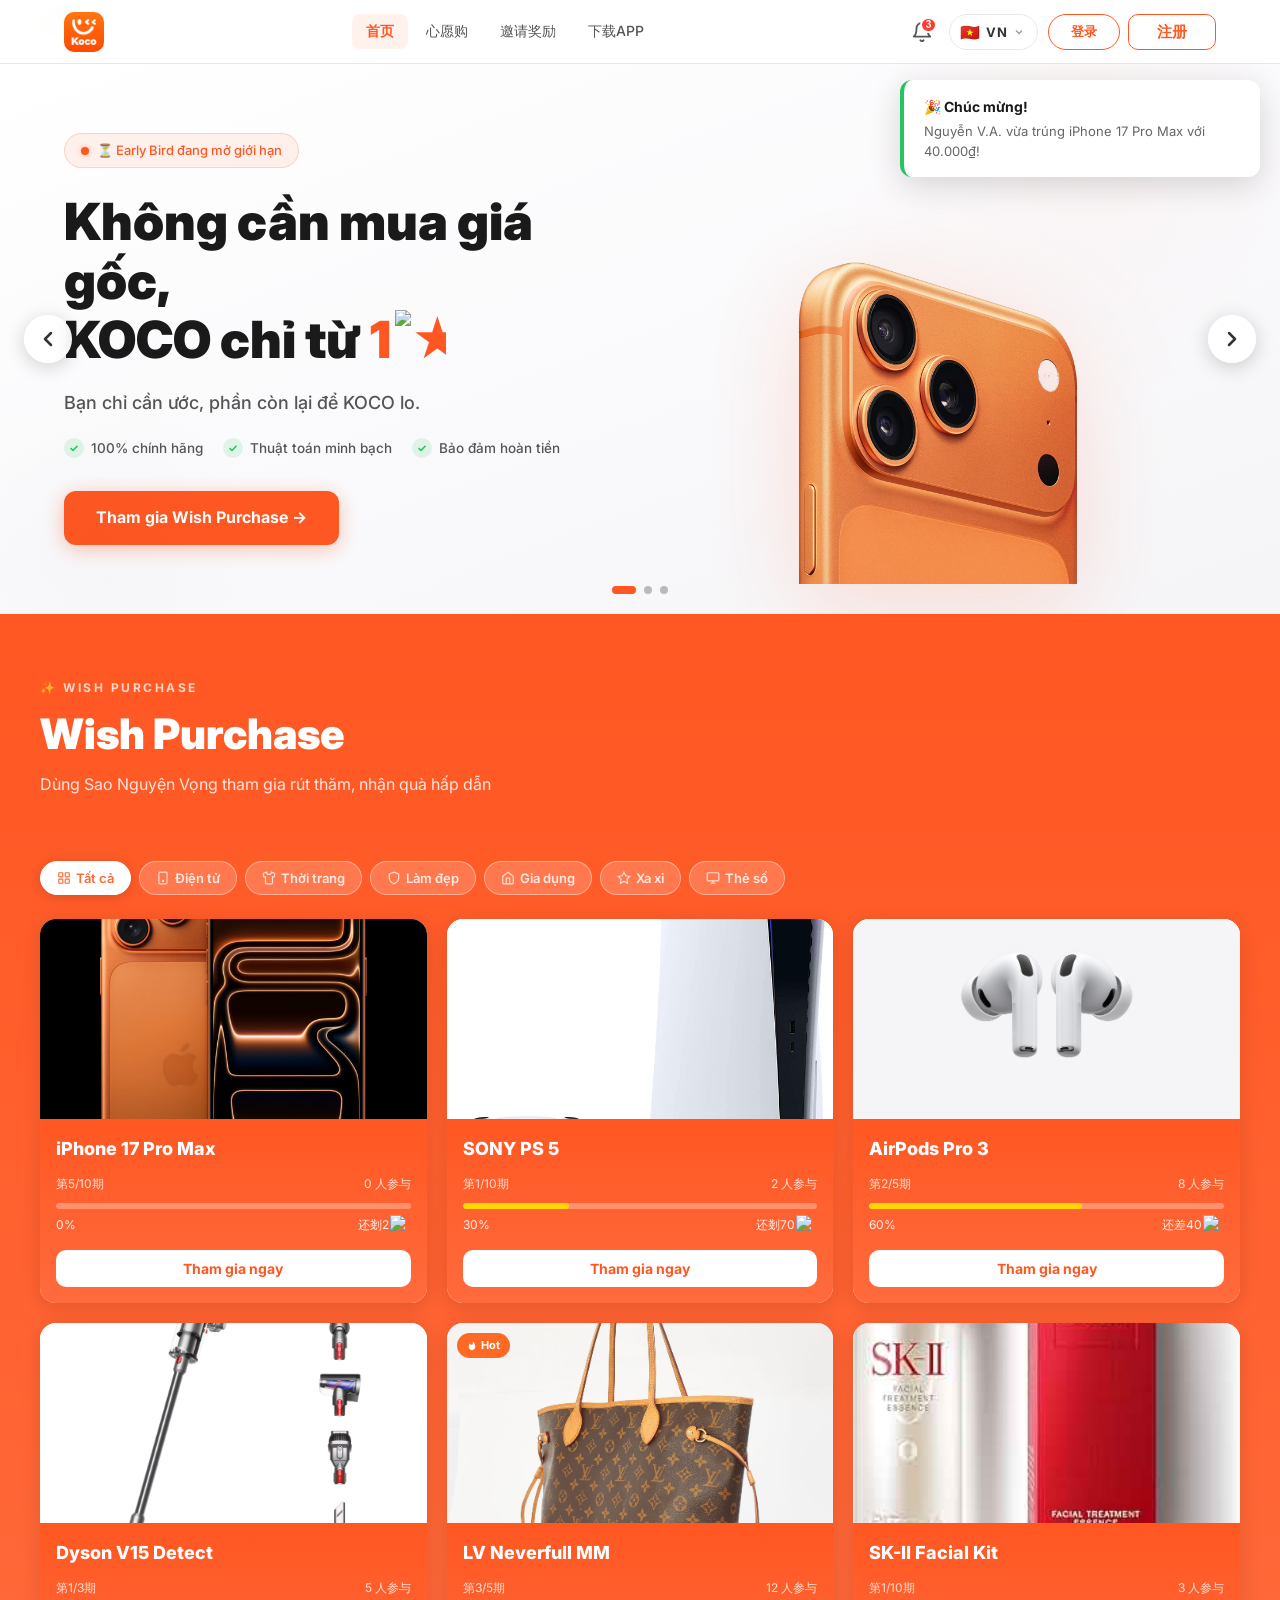
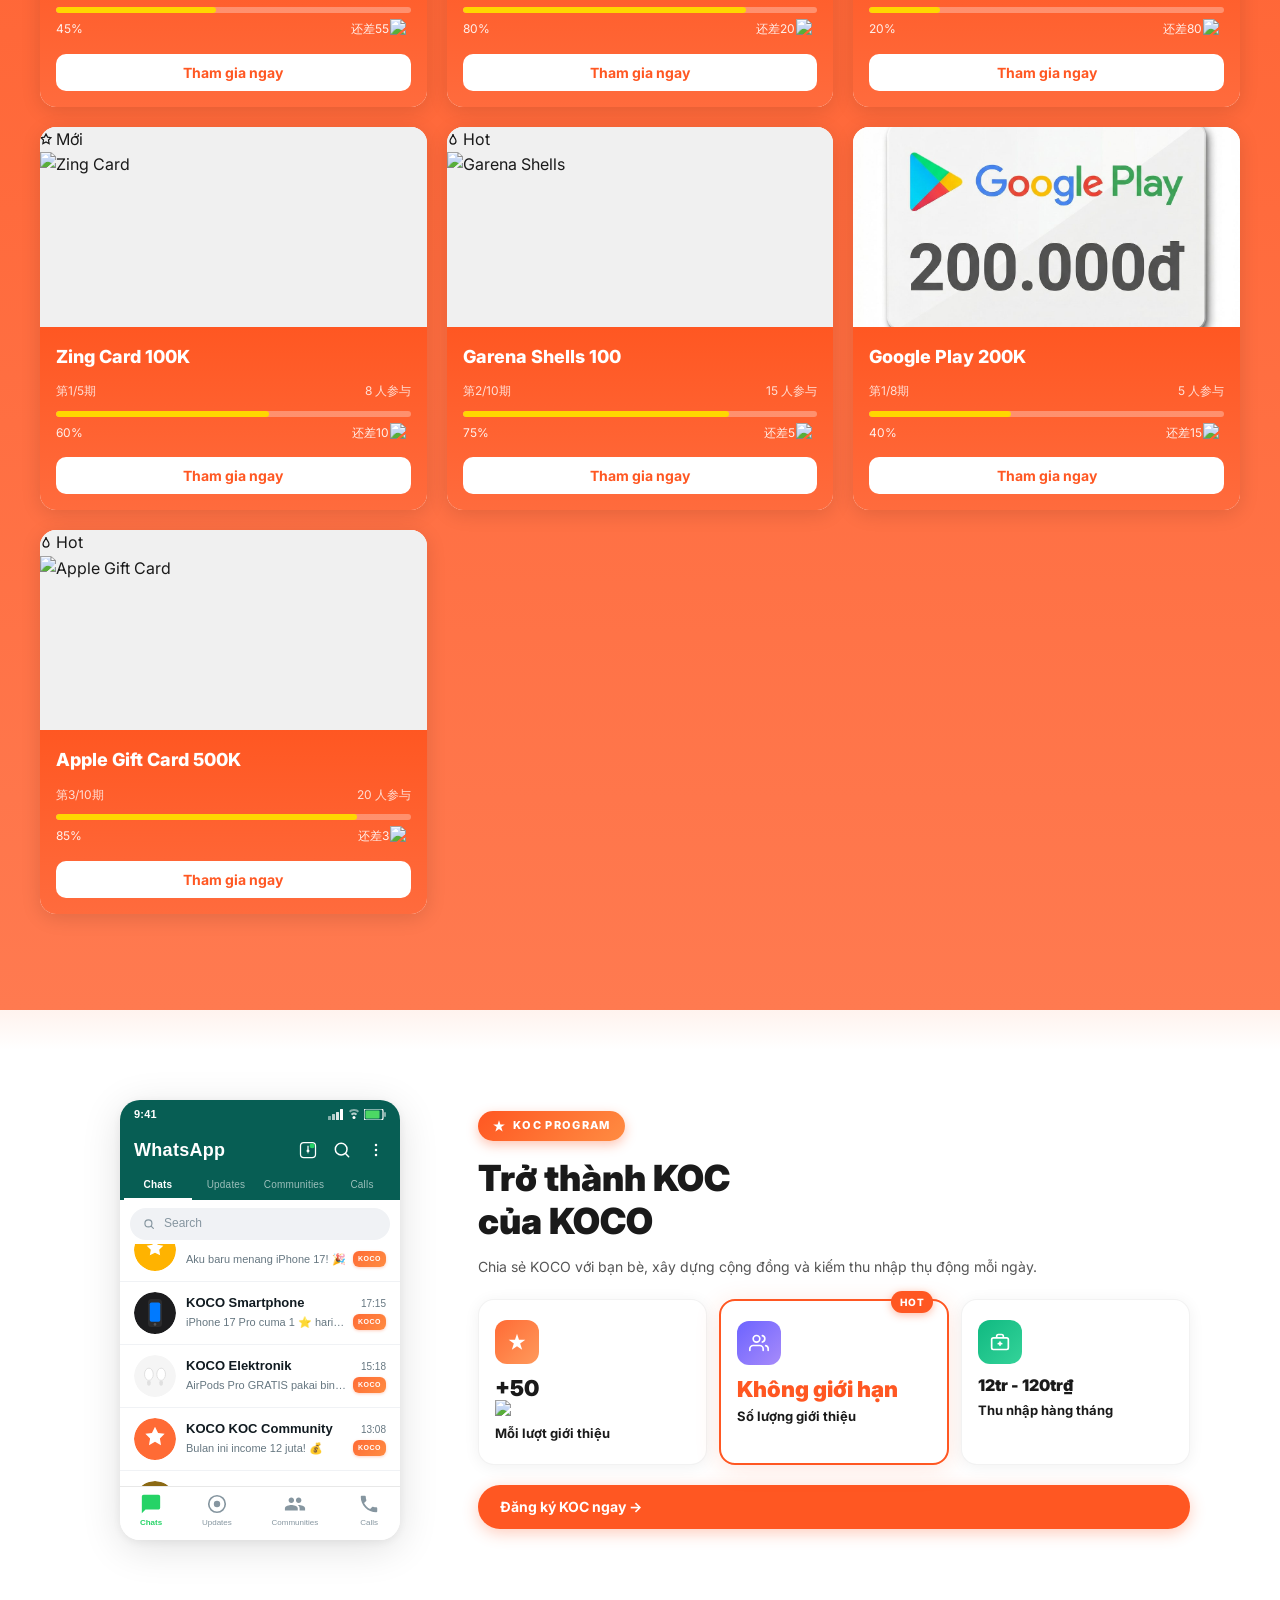
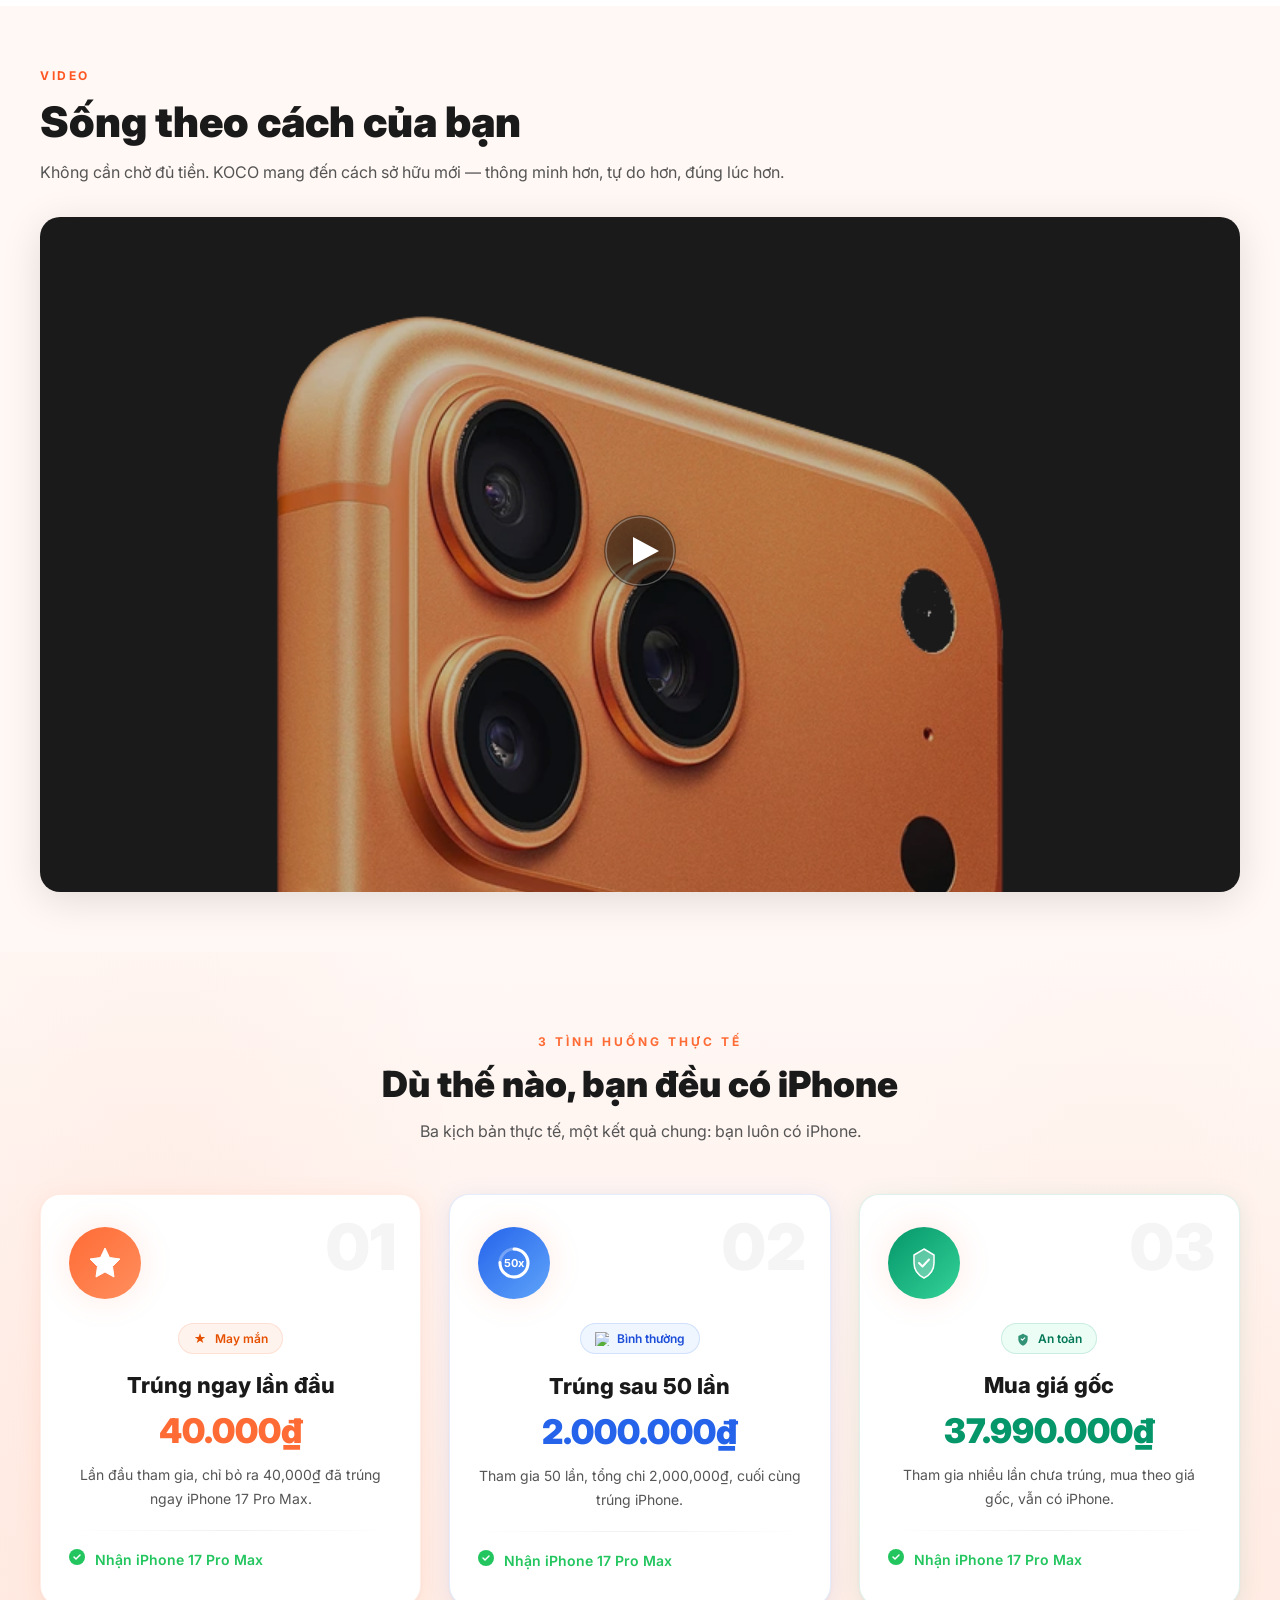
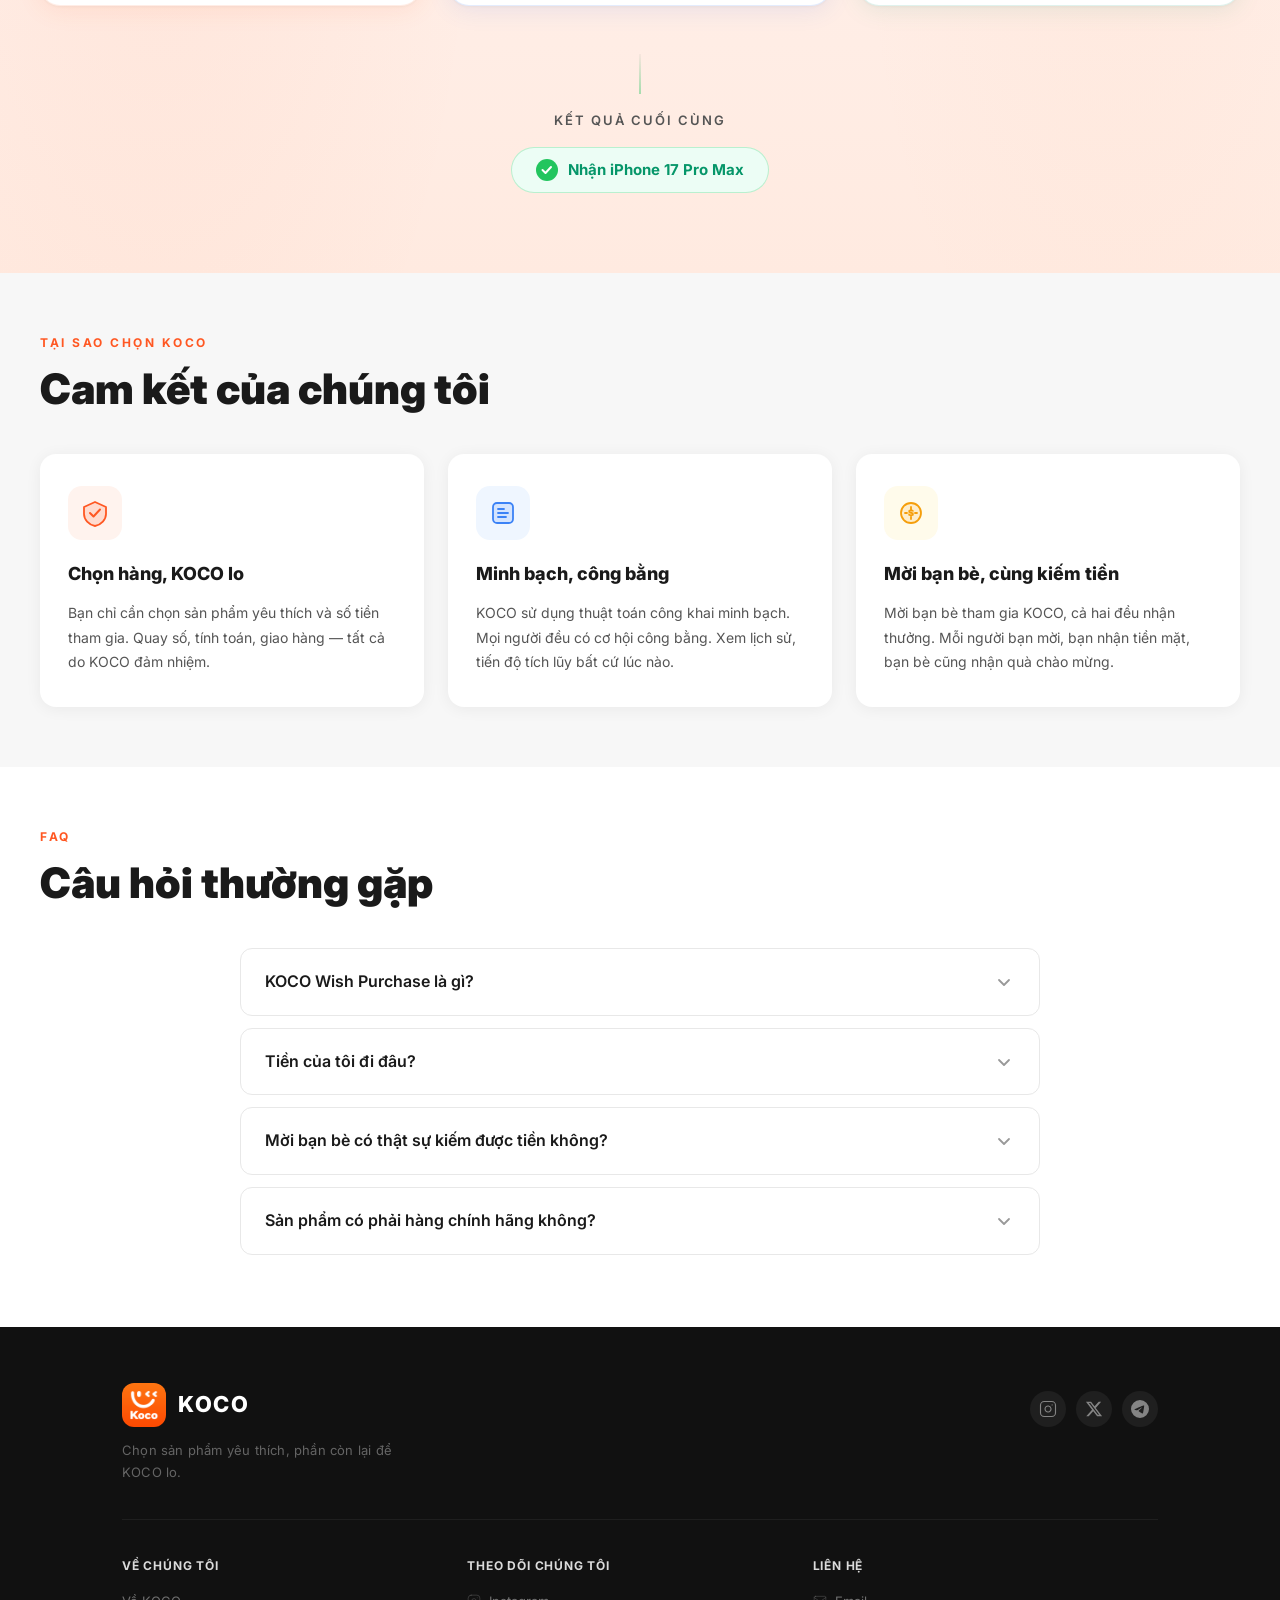
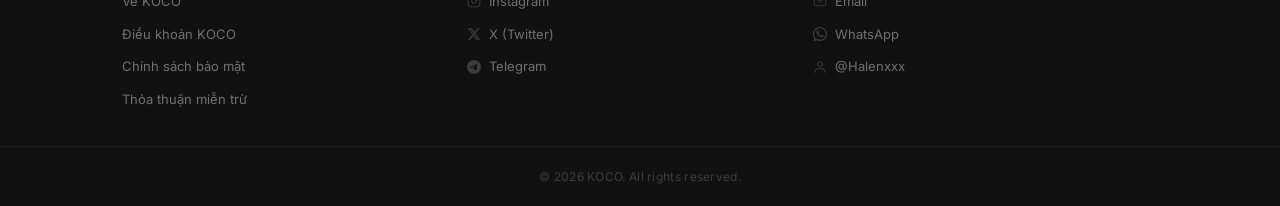
==== commit c2783df1: "Fix Act3: white bg, no orange card, clean KOCO logo display" ====
--- a/index.html
+++ b/index.html
@@ -7,7 +7,7 @@
   <link rel="preconnect" href="https://fonts.googleapis.com" />
   <link rel="preconnect" href="https://fonts.gstatic.com" crossorigin />
   <link href="https://fonts.googleapis.com/css2?family=Inter:ital,wght@0,400;0,500;0,600;0,700;0,800;0,900;1,700;1,800;1,900&display=swap" rel="stylesheet" />
- <link rel="stylesheet" href="style.css?v=60" />
+ <link rel="stylesheet" href="style.css?v=61" />
 </head>
 <body>
 
--- a/style.css
+++ b/style.css
@@ -4796,33 +4796,28 @@
 /* ACT 3: Logo Burst — centered card            */
 /* ============================================ */
 .koc-act-3 {
-  background: rgba(10, 10, 24, 0.95) !important;
+  background: white !important;
   border-radius: 20px;
 }
 
 .koc-logo-card {
   position: relative;
-  width: 220px;
-  height: 220px;
-  background: radial-gradient(ellipse at center, #FF7043 0%, #FF5722 55%, #E64A19 100%);
-  border-radius: 32px;
+  width: 240px;
   display: flex;
   flex-direction: column;
   align-items: center;
   justify-content: center;
-  gap: 6px;
-  box-shadow:
-    0 0 60px rgba(255, 87, 34, 0.5),
-    0 20px 60px rgba(0,0,0,0.4);
-  overflow: hidden;
+  gap: 10px;
+  background: transparent;
+  overflow: visible;
 }
 
 .koc-burst-ring {
   position: absolute;
-  width: 180px;
-  height: 180px;
+  width: 200px;
+  height: 200px;
   border-radius: 50%;
-  border: 2px solid rgba(255,255,255,0.2);
+  border: 2px solid rgba(255,107,53,0.15);
   top: 50%;
   left: 50%;
   transform: translate(-50%, -50%) scale(0);
@@ -4831,29 +4826,28 @@
 }
 
 .koc-logo-img {
-  width: 70px;
-  height: 70px;
+  width: 90px;
+  height: 90px;
   object-fit: contain;
   position: relative;
   z-index: 2;
-  filter: drop-shadow(0 4px 12px rgba(0,0,0,0.3));
+  filter: drop-shadow(0 6px 20px rgba(255,107,53,0.35));
 }
 
 .koc-logo-wordmark {
-  font-size: 32px;
+  font-size: 36px;
   font-weight: 900;
-  color: white;
+  color: #FF5722;
   font-family: 'Inter', -apple-system, sans-serif;
   letter-spacing: -1px;
-  text-shadow: 0 2px 10px rgba(0,0,0,0.2);
   position: relative;
   z-index: 2;
   line-height: 1;
 }
 
 .koc-logo-tagline {
-  font-size: 9px;
-  color: rgba(255,255,255,0.85);
+  font-size: 11px;
+  color: #888;
   font-family: -apple-system, sans-serif;
   letter-spacing: 0.5px;
   position: relative;
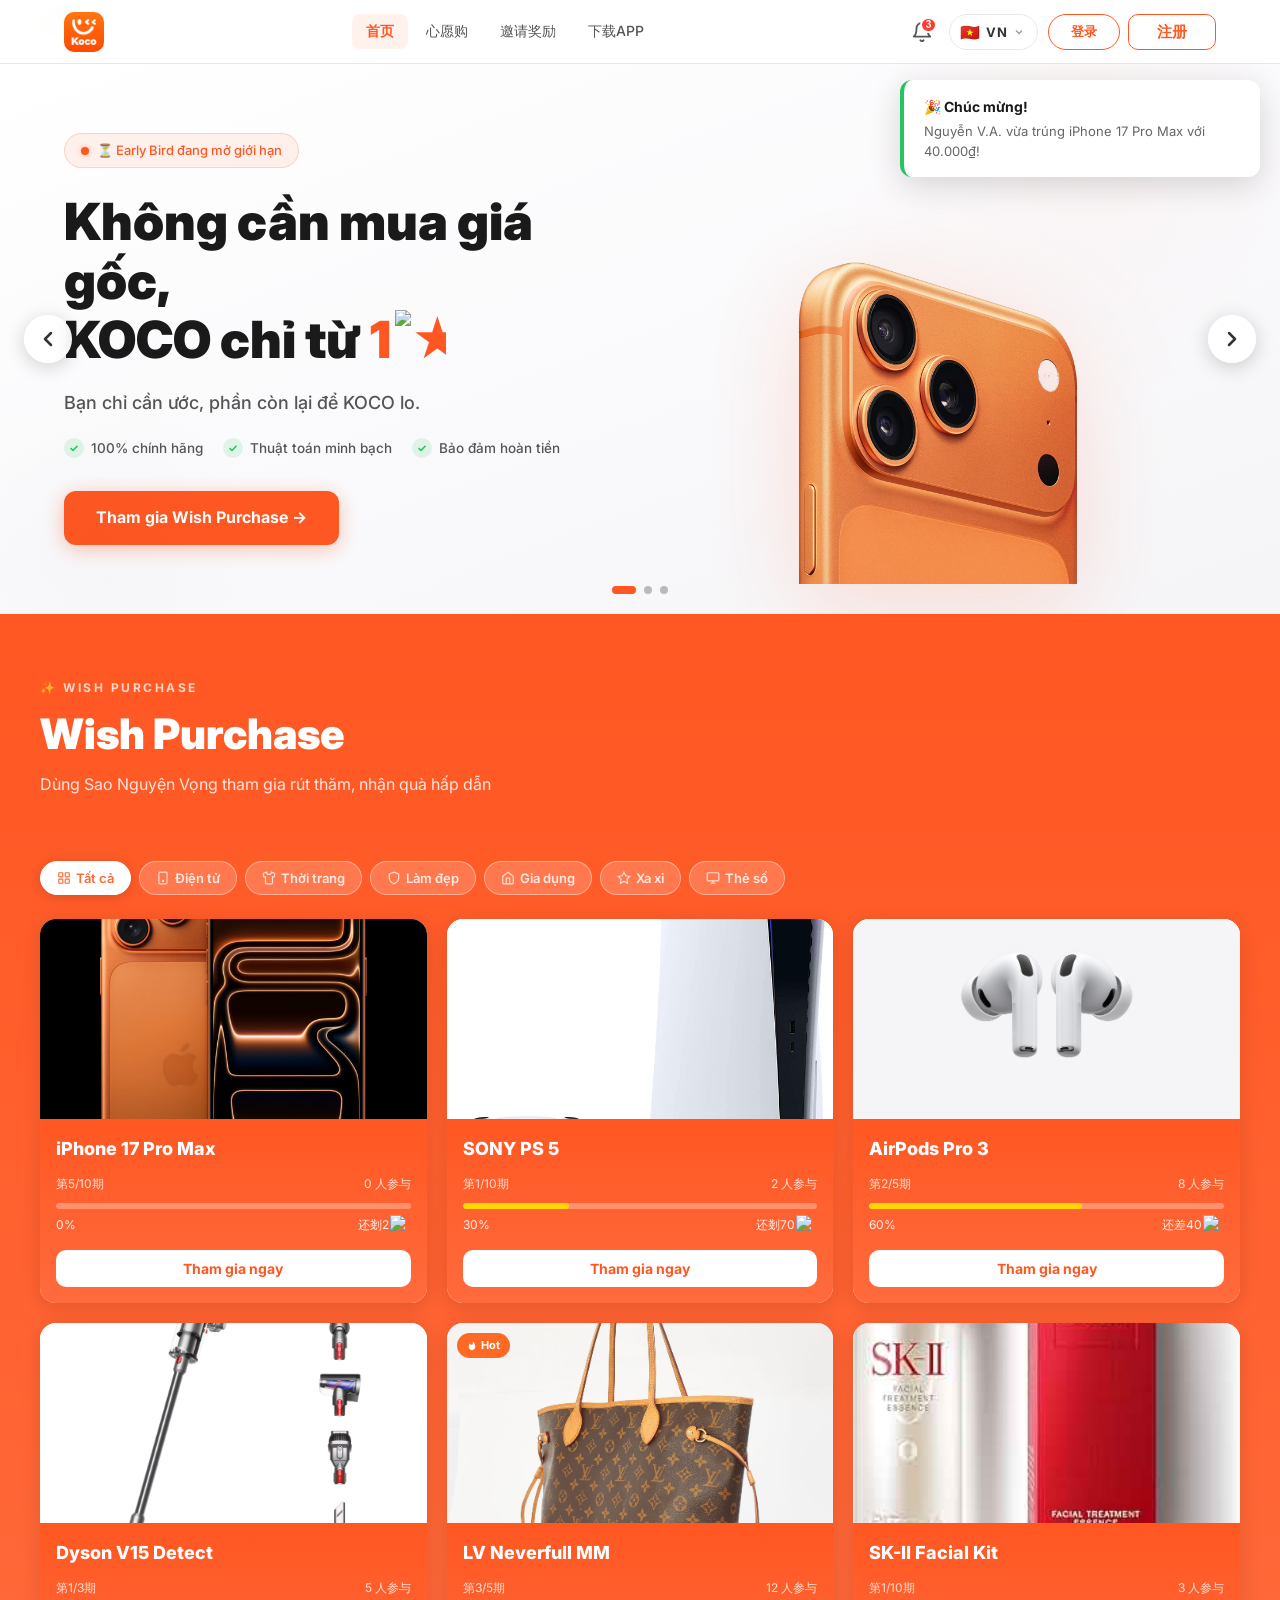
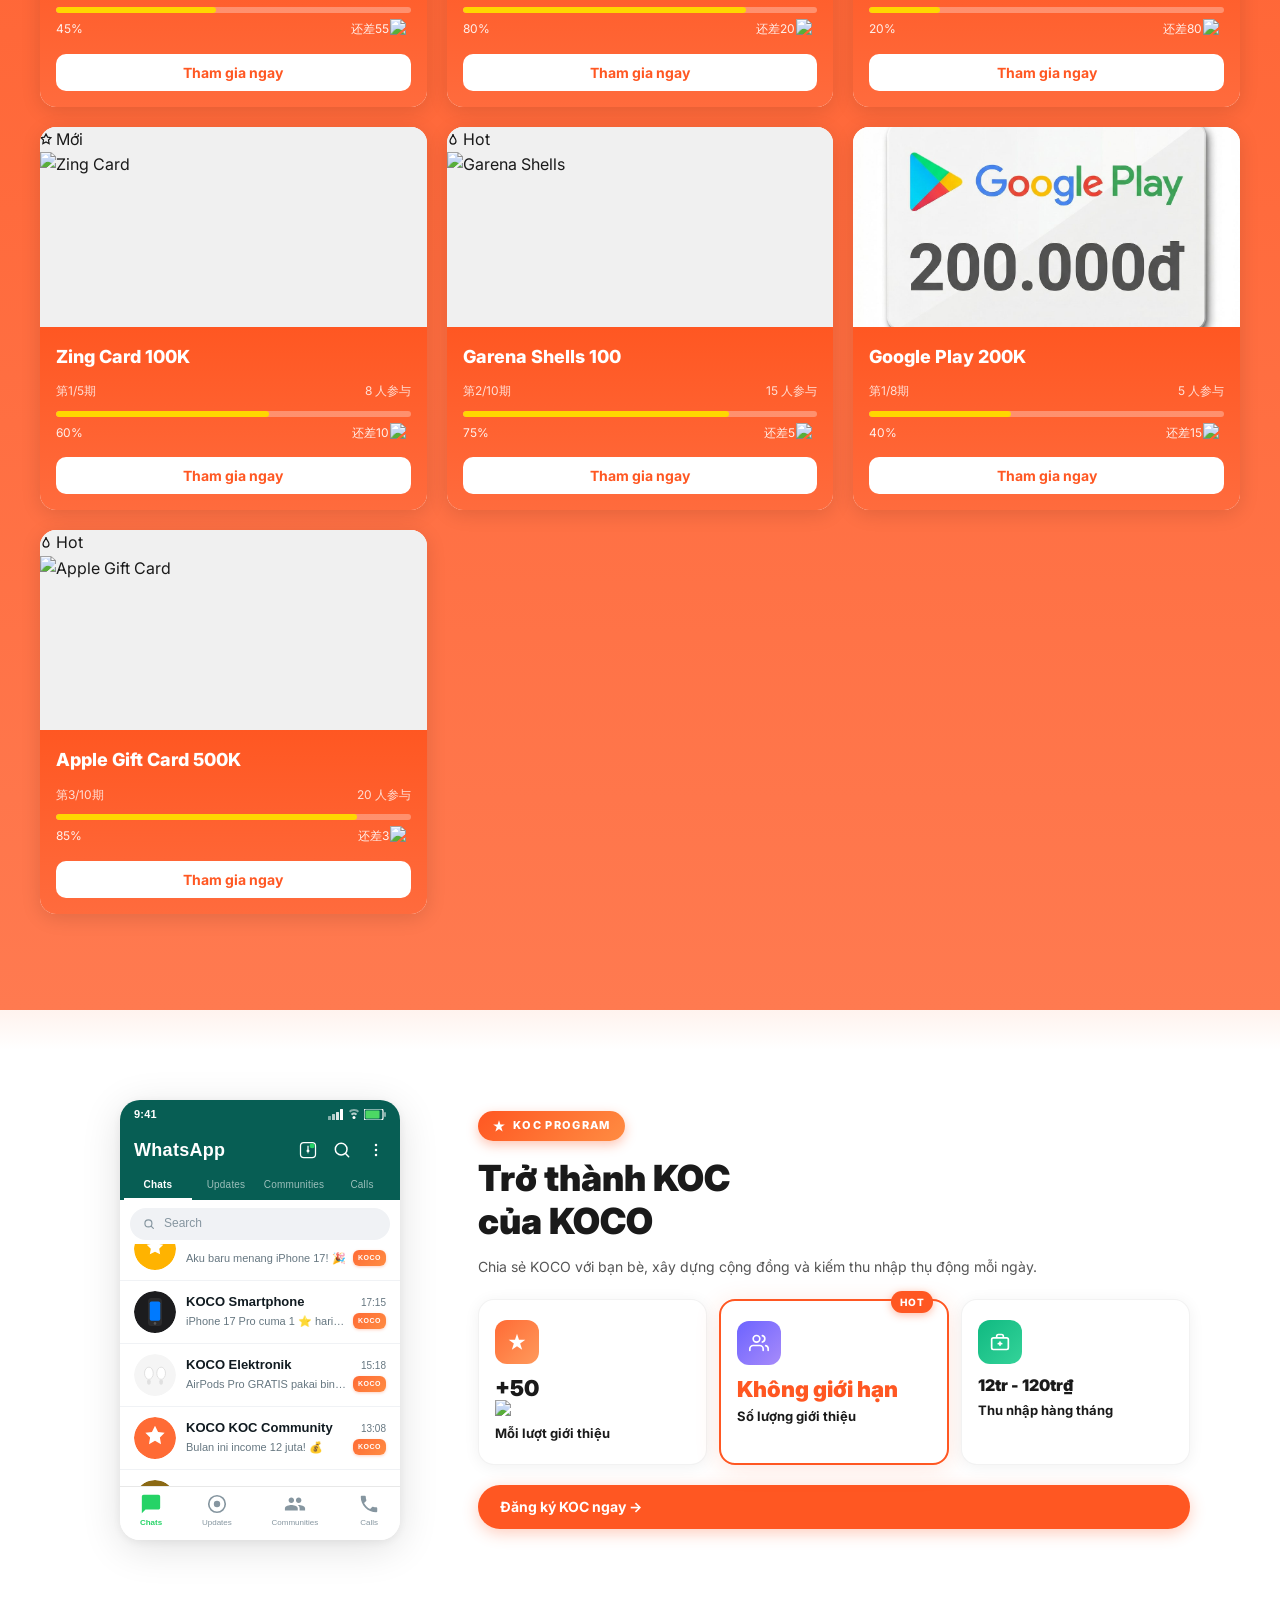
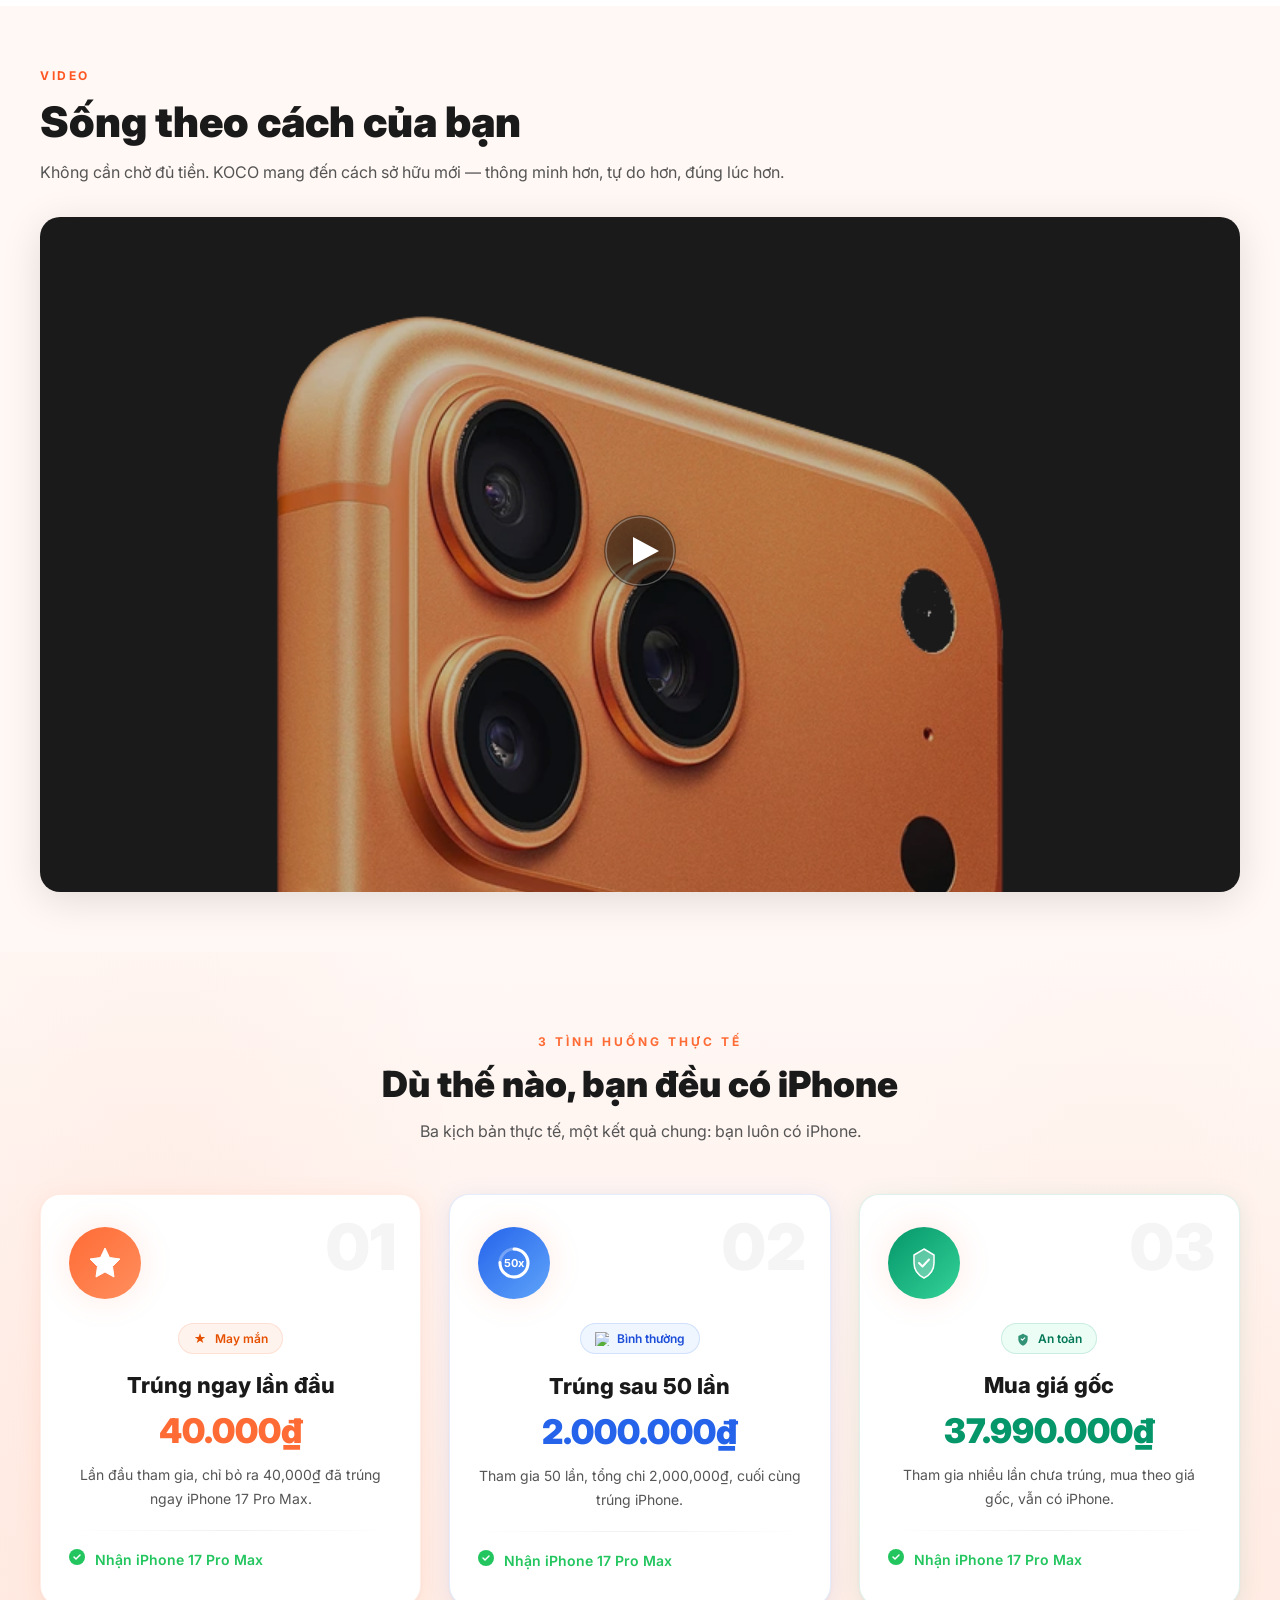
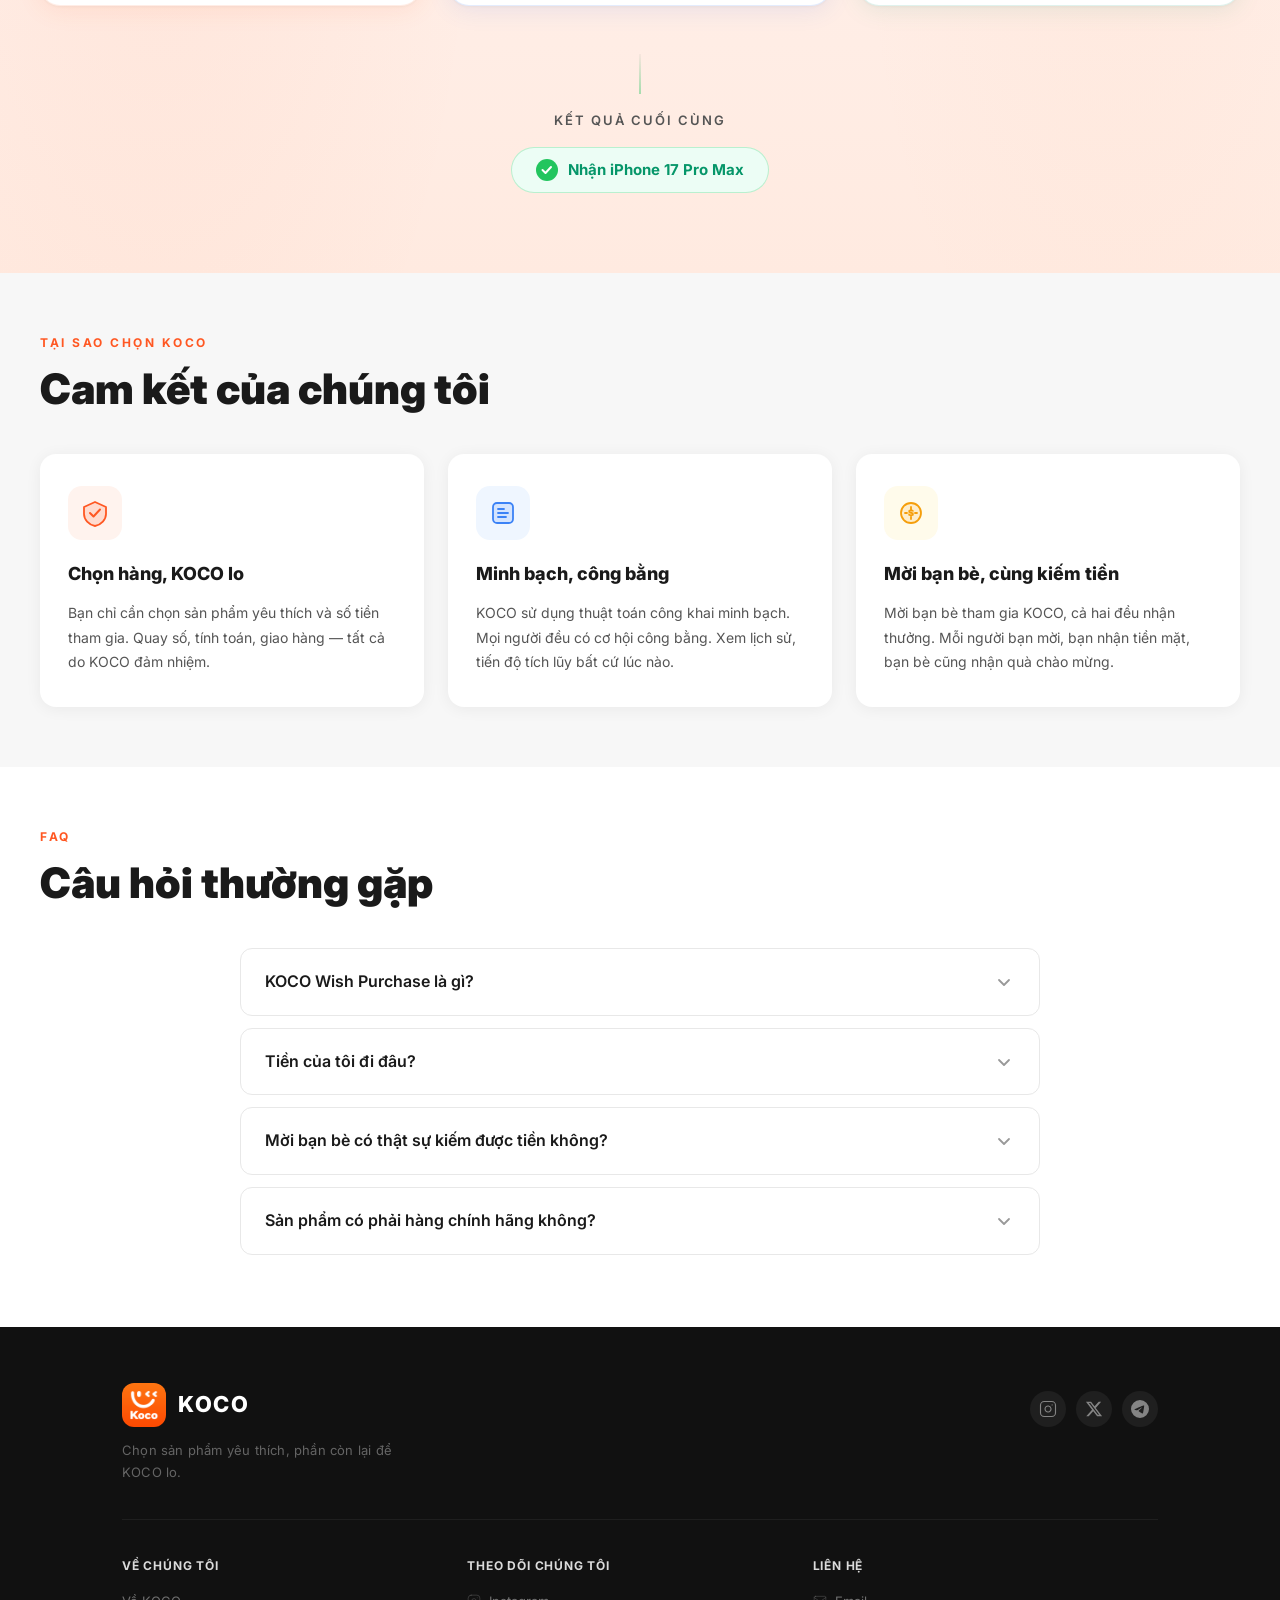
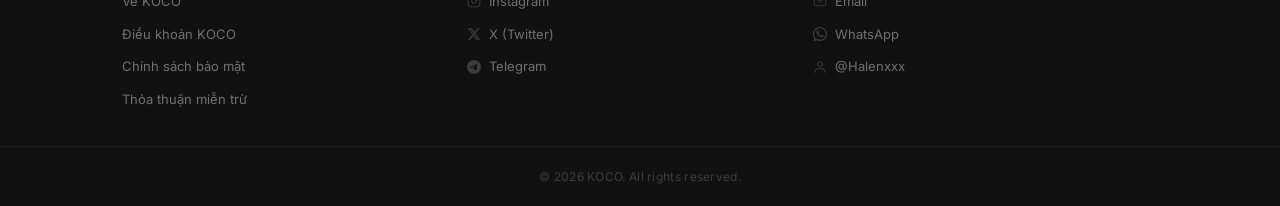
==== commit 35ab0828: "Simplify Act3: clean KOCO logo + tagline only, use high-res logo" ====
--- a/index.html
+++ b/index.html
@@ -7,7 +7,7 @@
   <link rel="preconnect" href="https://fonts.googleapis.com" />
   <link rel="preconnect" href="https://fonts.gstatic.com" crossorigin />
   <link href="https://fonts.googleapis.com/css2?family=Inter:ital,wght@0,400;0,500;0,600;0,700;0,800;0,900;1,700;1,800;1,900&display=swap" rel="stylesheet" />
- <link rel="stylesheet" href="style.css?v=61" />
+ <link rel="stylesheet" href="style.css?v=63" />
 </head>
 <body>
 
@@ -1498,6 +1498,6 @@
 </div>
 
 <script src="script.js?v=43"></script>
-<script src="koc-animation.js?v=60"></script>
+<script src="koc-animation.js?v=63"></script>
 </body>
 </html>
--- a/style.css
+++ b/style.css
@@ -4802,54 +4802,34 @@
 
 .koc-logo-card {
   position: relative;
-  width: 240px;
   display: flex;
   flex-direction: column;
   align-items: center;
   justify-content: center;
-  gap: 10px;
+  gap: 16px;
   background: transparent;
-  overflow: visible;
 }
 
 .koc-burst-ring {
-  position: absolute;
-  width: 200px;
-  height: 200px;
-  border-radius: 50%;
-  border: 2px solid rgba(255,107,53,0.15);
-  top: 50%;
-  left: 50%;
-  transform: translate(-50%, -50%) scale(0);
-  z-index: 1;
-  pointer-events: none;
+  display: none;
 }
 
 .koc-logo-img {
-  width: 90px;
-  height: 90px;
+  width: 120px;
+  height: 120px;
   object-fit: contain;
-  position: relative;
-  z-index: 2;
-  filter: drop-shadow(0 6px 20px rgba(255,107,53,0.35));
+  border-radius: 26px;
+  filter: drop-shadow(0 10px 30px rgba(255,107,53,0.3));
 }
 
 .koc-logo-wordmark {
-  font-size: 36px;
-  font-weight: 900;
-  color: #FF5722;
-  font-family: 'Inter', -apple-system, sans-serif;
-  letter-spacing: -1px;
-  position: relative;
-  z-index: 2;
-  line-height: 1;
+  display: none;
 }
 
 .koc-logo-tagline {
-  font-size: 11px;
-  color: #888;
+  font-size: 13px;
+  color: #666;
   font-family: -apple-system, sans-serif;
-  letter-spacing: 0.5px;
-  position: relative;
-  z-index: 2;
-}
+  letter-spacing: 1px;
+  font-weight: 500;
+}
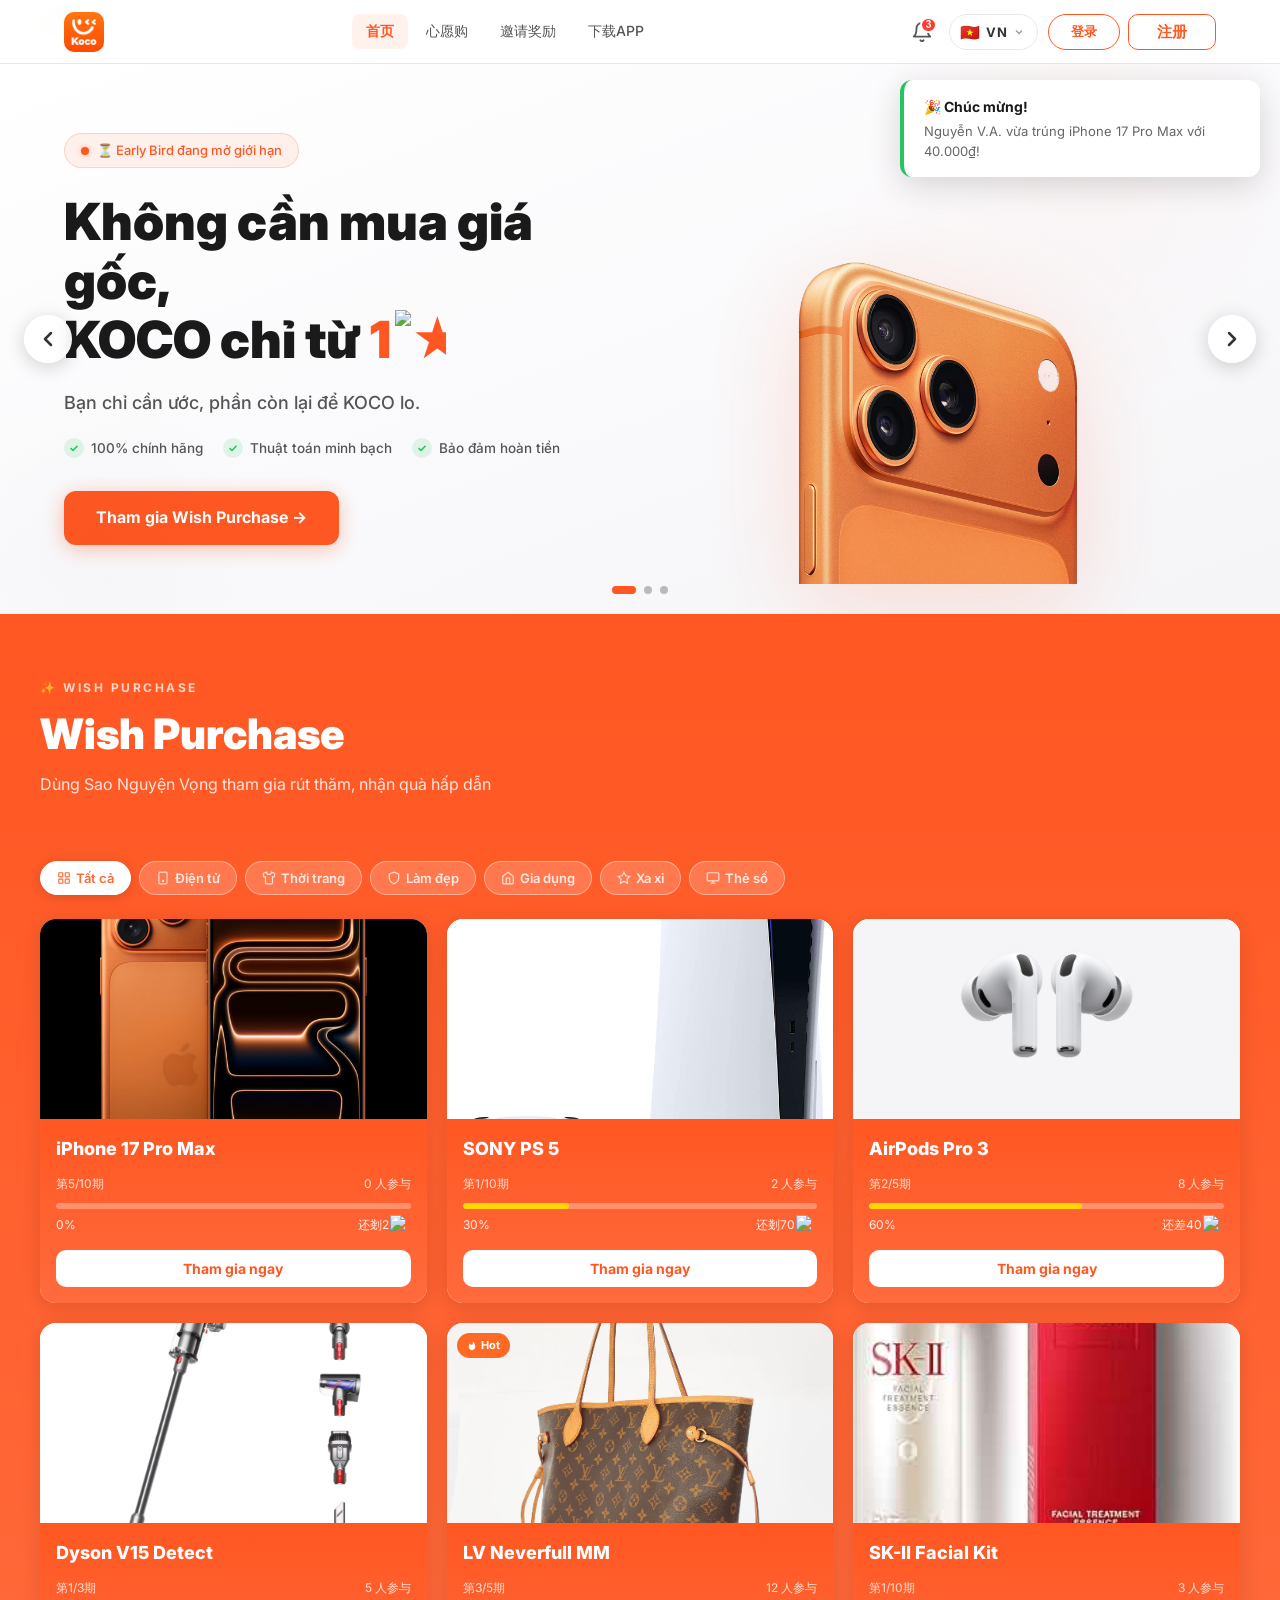
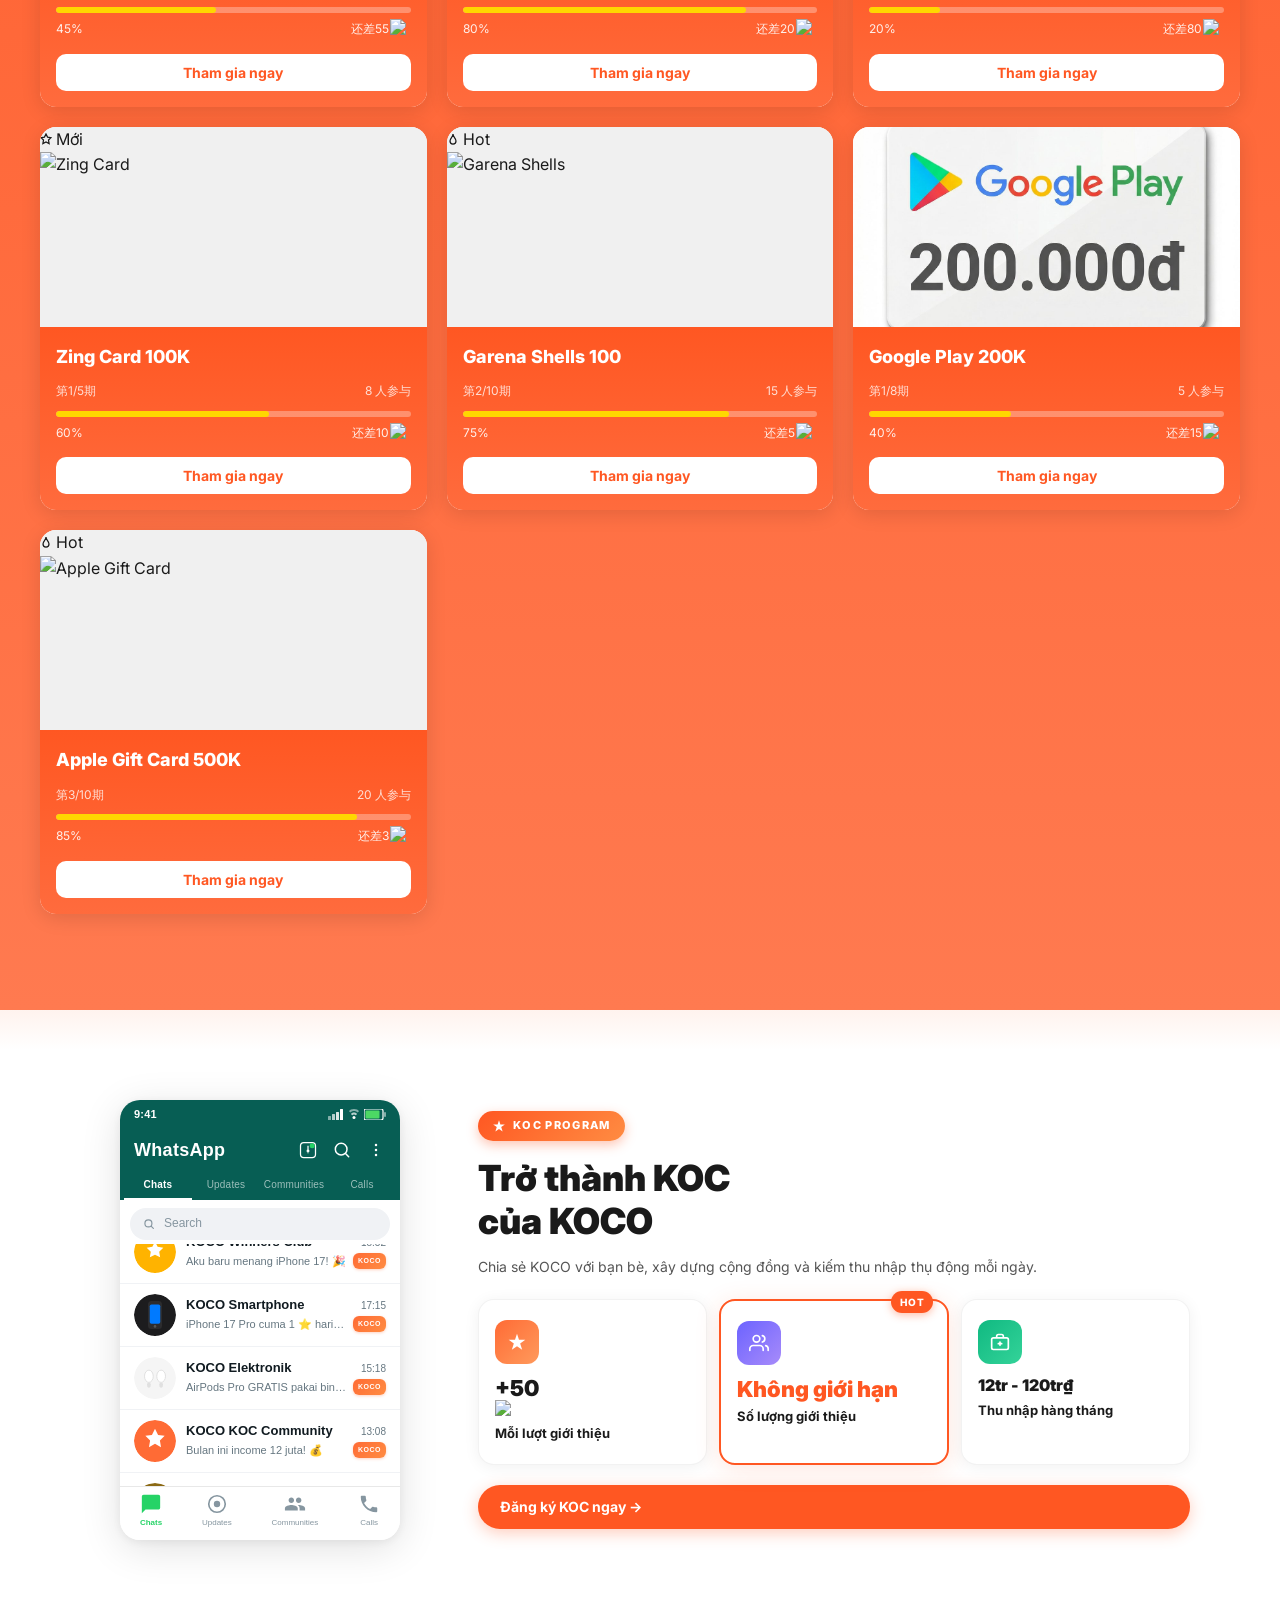
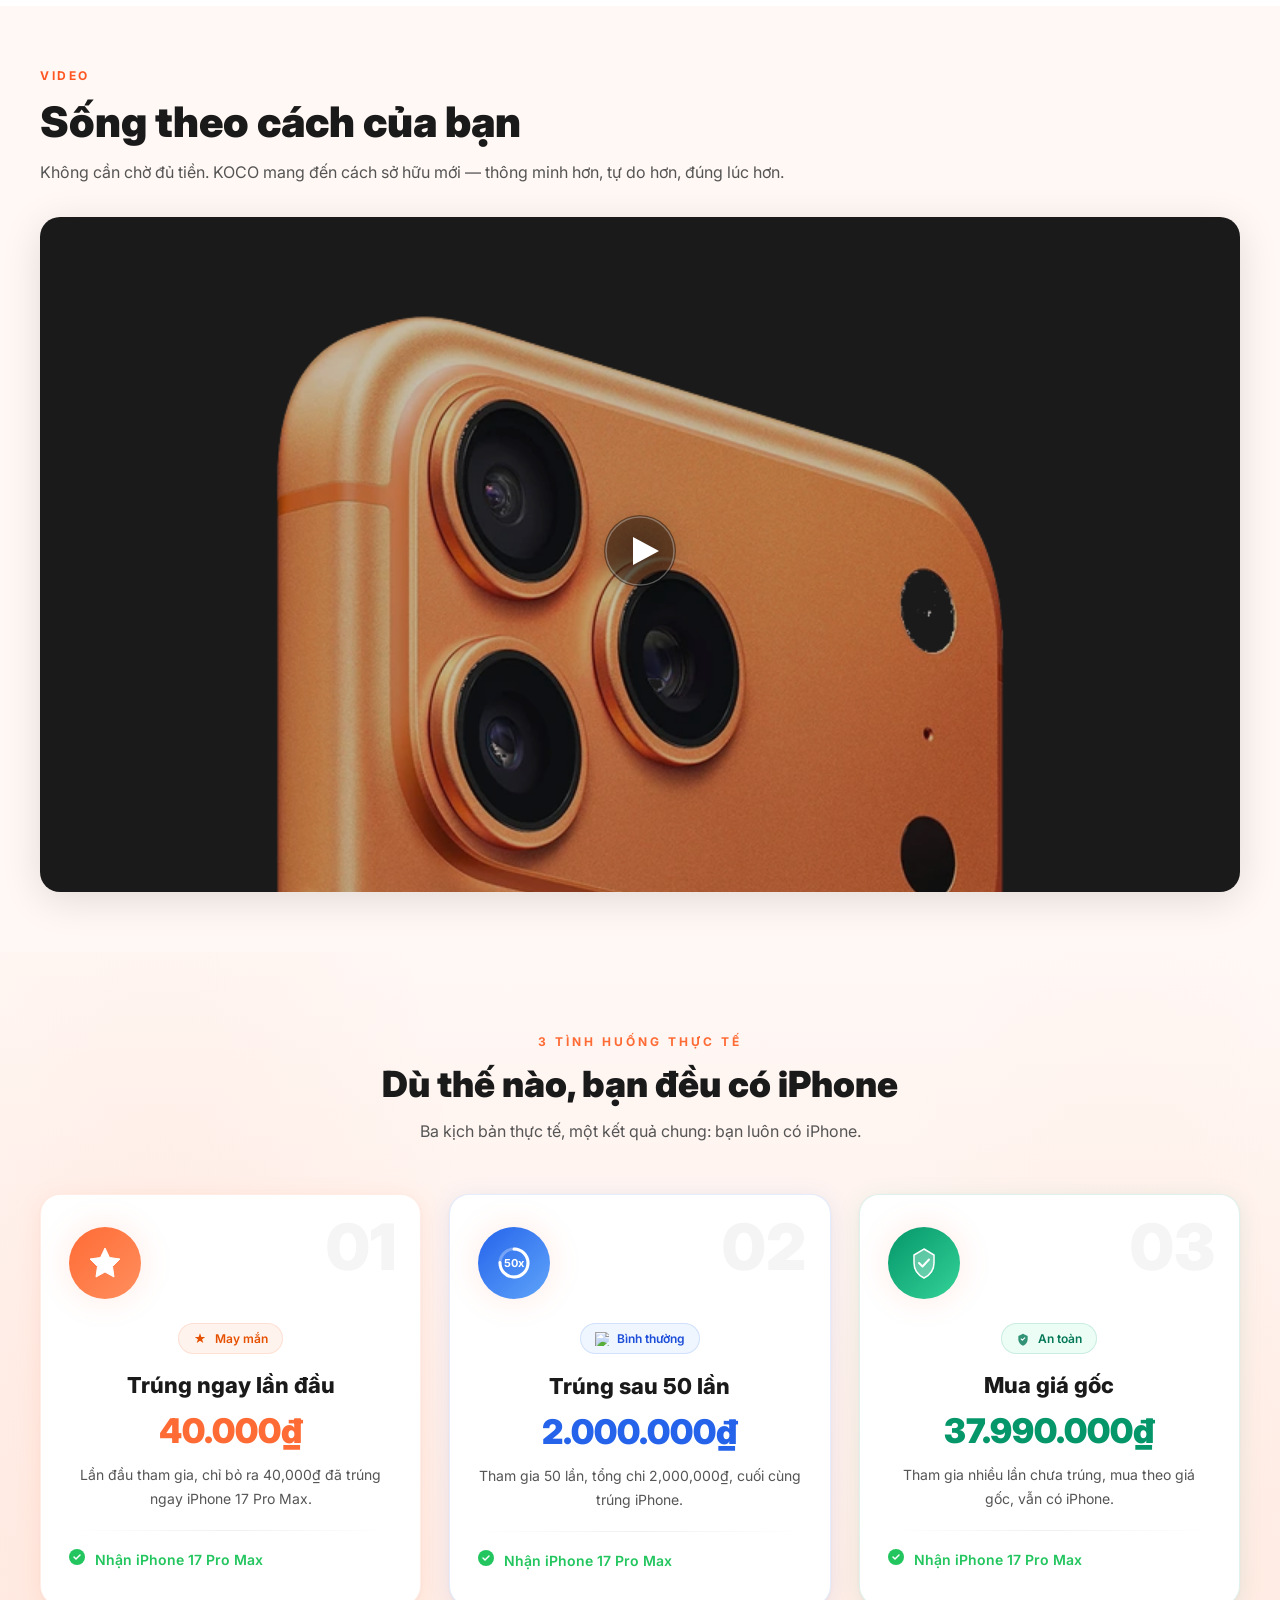
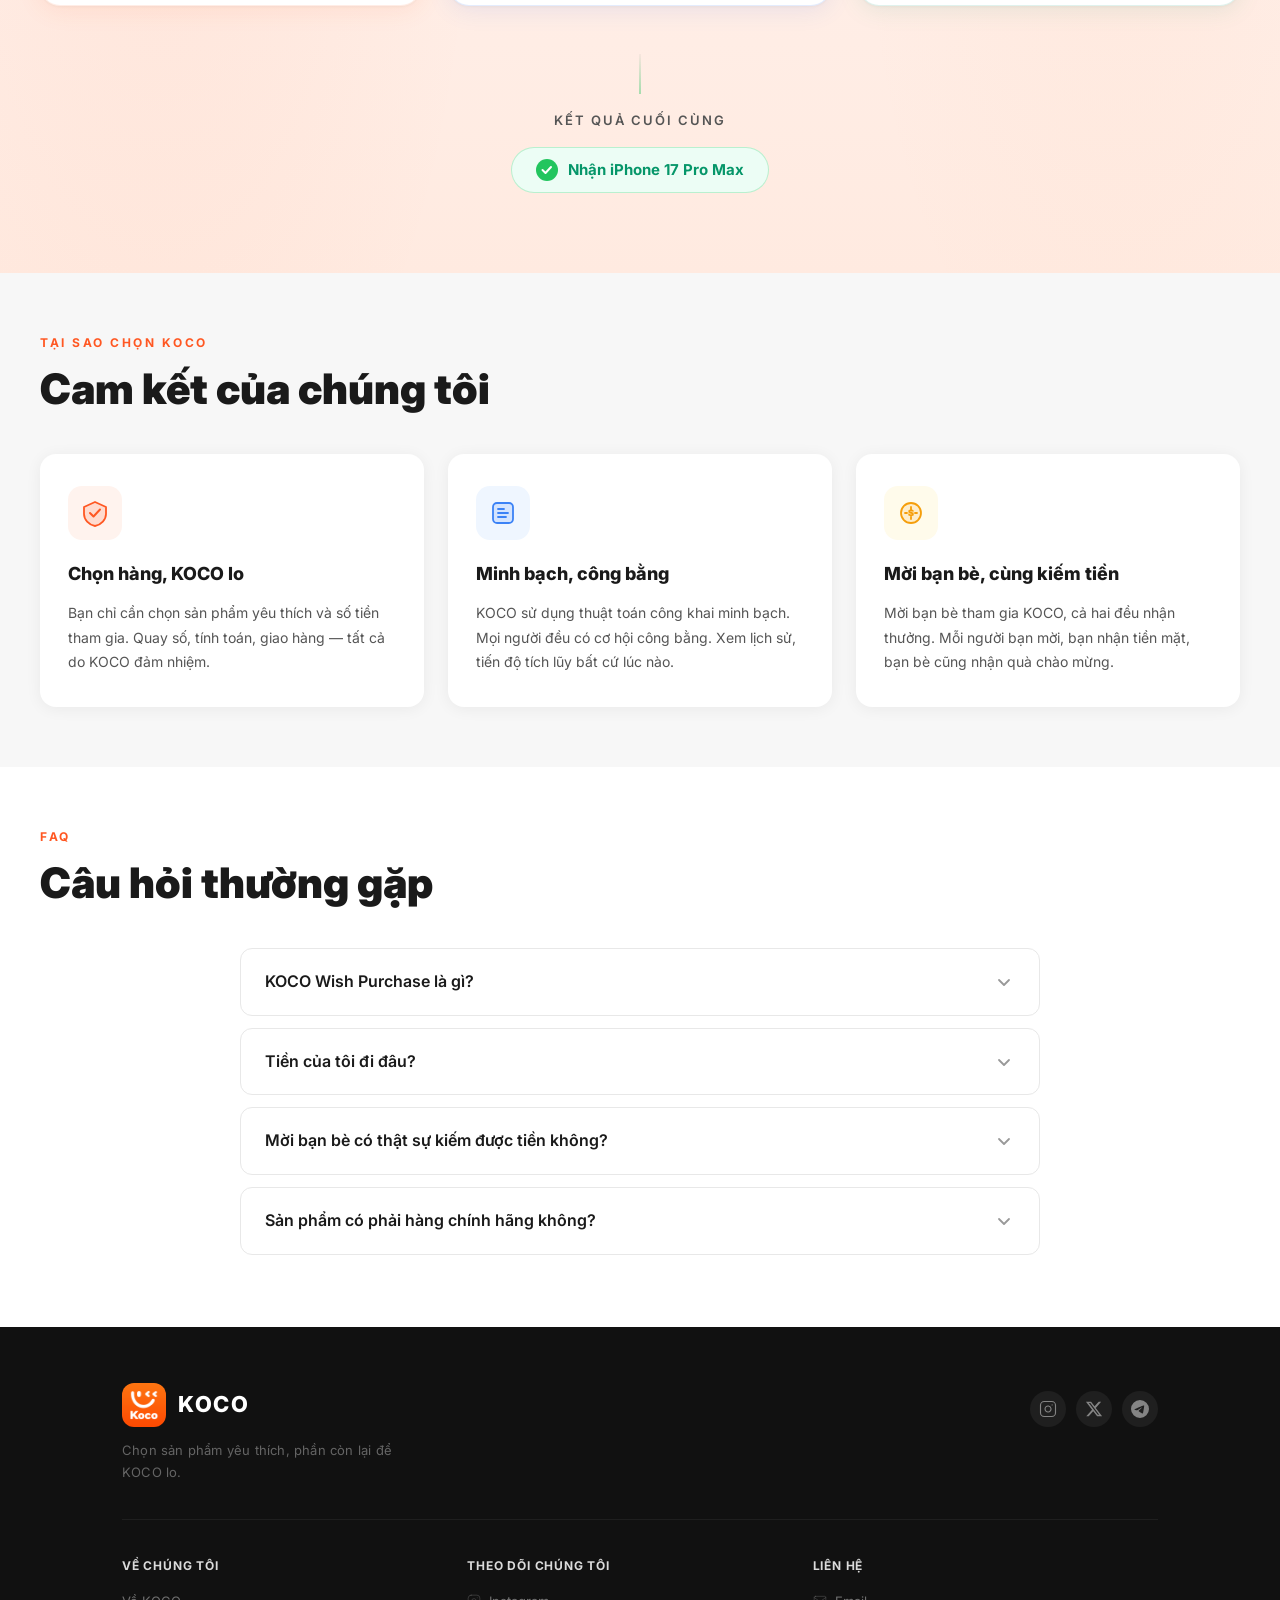
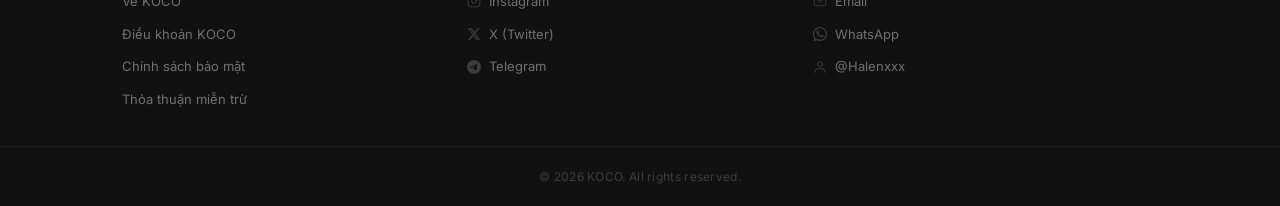
==== commit 2f2a9d47: "Act2: 竖排列表布局，解决遮挡问题；精致气泡样式" ====
--- a/index.html
+++ b/index.html
@@ -7,7 +7,7 @@
   <link rel="preconnect" href="https://fonts.googleapis.com" />
   <link rel="preconnect" href="https://fonts.gstatic.com" crossorigin />
   <link href="https://fonts.googleapis.com/css2?family=Inter:ital,wght@0,400;0,500;0,600;0,700;0,800;0,900;1,700;1,800;1,900&display=swap" rel="stylesheet" />
- <link rel="stylesheet" href="style.css?v=63" />
+ <link rel="stylesheet" href="style.css?v=64" />
 </head>
 <body>
 
@@ -1498,6 +1498,6 @@
 </div>
 
 <script src="script.js?v=43"></script>
-<script src="koc-animation.js?v=63"></script>
+<script src="koc-animation.js?v=64"></script>
 </body>
 </html>
--- a/style.css
+++ b/style.css
@@ -4681,115 +4681,97 @@
   border-radius: 20px;
 }
 
-.koc-icons-grid {
-  display: grid;
-  grid-template-columns: 1fr 1fr;
-  gap: 36px 50px;
-  padding: 20px 30px;
+/* ============================================ */
+/* ACT 2: Platform List — vertical, no overlap  */
+/* ============================================ */
+.koc-platform-list {
+  display: flex;
+  flex-direction: column;
+  gap: 14px;
+  padding: 20px 16px;
+  width: 100%;
+  box-sizing: border-box;
+}
+
+.koc-platform-row {
+  display: flex;
+  align-items: center;
+  justify-content: space-between;
+  background: linear-gradient(135deg, rgba(255,255,255,0.08) 0%, rgba(255,255,255,0.03) 100%);
+  backdrop-filter: blur(12px);
+  border: 1px solid rgba(255,255,255,0.1);
+  border-radius: 16px;
+  padding: 14px 16px;
+  gap: 12px;
   position: relative;
-}
-
-.koc-icon-item {
-  position: relative;
-  display: flex;
-  flex-direction: column;
-  align-items: center;
-  gap: 8px;
-}
-
-.koc-icon-img {
-  position: relative;
-  z-index: 2;
-  border-radius: 18px;
   overflow: hidden;
-  box-shadow: 0 6px 24px rgba(0,0,0,0.5);
-  width: 56px;
-  height: 56px;
-}
-.koc-icon-img svg {
+}
+
+.koc-platform-row::before {
+  content: '';
+  position: absolute;
+  top: 0;
+  left: 0;
+  right: 0;
+  height: 1px;
+  background: linear-gradient(90deg, transparent, rgba(255,255,255,0.2), transparent);
+}
+
+.koc-platform-left {
+  display: flex;
+  align-items: center;
+  gap: 12px;
+  flex-shrink: 0;
+}
+
+.koc-platform-icon {
+  width: 44px;
+  height: 44px;
+  border-radius: 12px;
+  overflow: hidden;
+  box-shadow: 0 4px 16px rgba(0,0,0,0.3);
+  flex-shrink: 0;
+}
+.koc-platform-icon svg {
   display: block;
-  width: 56px;
-  height: 56px;
-}
-
-.koc-icon-glow {
-  position: absolute;
-  top: -14px;
-  left: -14px;
-  right: -14px;
-  bottom: -14px;
-  border-radius: 50%;
-  opacity: 0;
-  z-index: 1;
-  pointer-events: none;
-  filter: blur(16px);
-}
-
-.koc-icon-label {
-  font-size: 12px;
-  font-weight: 600;
-  color: white;
-  position: relative;
-  z-index: 2;
-  text-shadow: 0 1px 4px rgba(0,0,0,0.5);
-}
-
-/* Bubble */
-.koc-icon-bubble {
-  position: absolute;
-  top: -4px;
-  left: 68px;
-  background: rgba(15, 15, 30, 0.95);
-  backdrop-filter: blur(10px);
-  border-radius: 10px;
-  padding: 7px 10px;
-  width: 130px;
-  opacity: 0;
-  transform: translateY(8px) scale(0.85);
-  z-index: 20;
-  pointer-events: none;
-  box-shadow: 0 4px 20px rgba(0,0,0,0.6);
-  border: 1px solid rgba(255,255,255,0.12);
-}
-
-/* Bottom row: bubble goes upward */
-.koc-icon-item:nth-child(3) .koc-icon-bubble,
-.koc-icon-item:nth-child(4) .koc-icon-bubble {
-  top: auto;
-  bottom: 30px;
-}
-
-/* Right column: bubble goes LEFT */
-.koc-icon-item:nth-child(2) .koc-icon-bubble,
-.koc-icon-item:nth-child(4) .koc-icon-bubble {
-  left: auto;
-  right: 68px;
-}
-
-.koc-bubble-main {
-  font-size: 10px;
+  width: 44px;
+  height: 44px;
+}
+
+.koc-platform-name {
+  font-size: 14px;
   font-weight: 700;
   color: white;
-  line-height: 1.7;
-  white-space: nowrap;
-  overflow: hidden;
-  text-overflow: ellipsis;
-}
-
-.koc-bubble-sub {
-  font-size: 9px;
+  letter-spacing: 0.3px;
+  text-shadow: 0 1px 3px rgba(0,0,0,0.3);
+}
+
+.koc-platform-stats {
+  display: flex;
+  flex-direction: column;
+  gap: 4px;
+  align-items: flex-end;
+  flex-shrink: 0;
+}
+
+.koc-stat-item {
+  display: flex;
+  flex-direction: column;
+  align-items: flex-end;
+}
+
+.koc-stat-label {
+  font-size: 10px;
+  font-weight: 600;
   color: rgba(255,255,255,0.7);
-  line-height: 1.6;
-  white-space: nowrap;
-  overflow: hidden;
-  text-overflow: ellipsis;
-}
-
-.koc-bubble-text { display: block; }
-.koc-bubble-count {
+  letter-spacing: 0.2px;
+}
+
+.koc-stat-value {
+  font-size: 11px;
+  font-weight: 700;
   color: #FF9A5C;
-  font-size: 8px;
-  font-weight: 600;
+  letter-spacing: 0.3px;
 }
 
 /* ============================================ */
